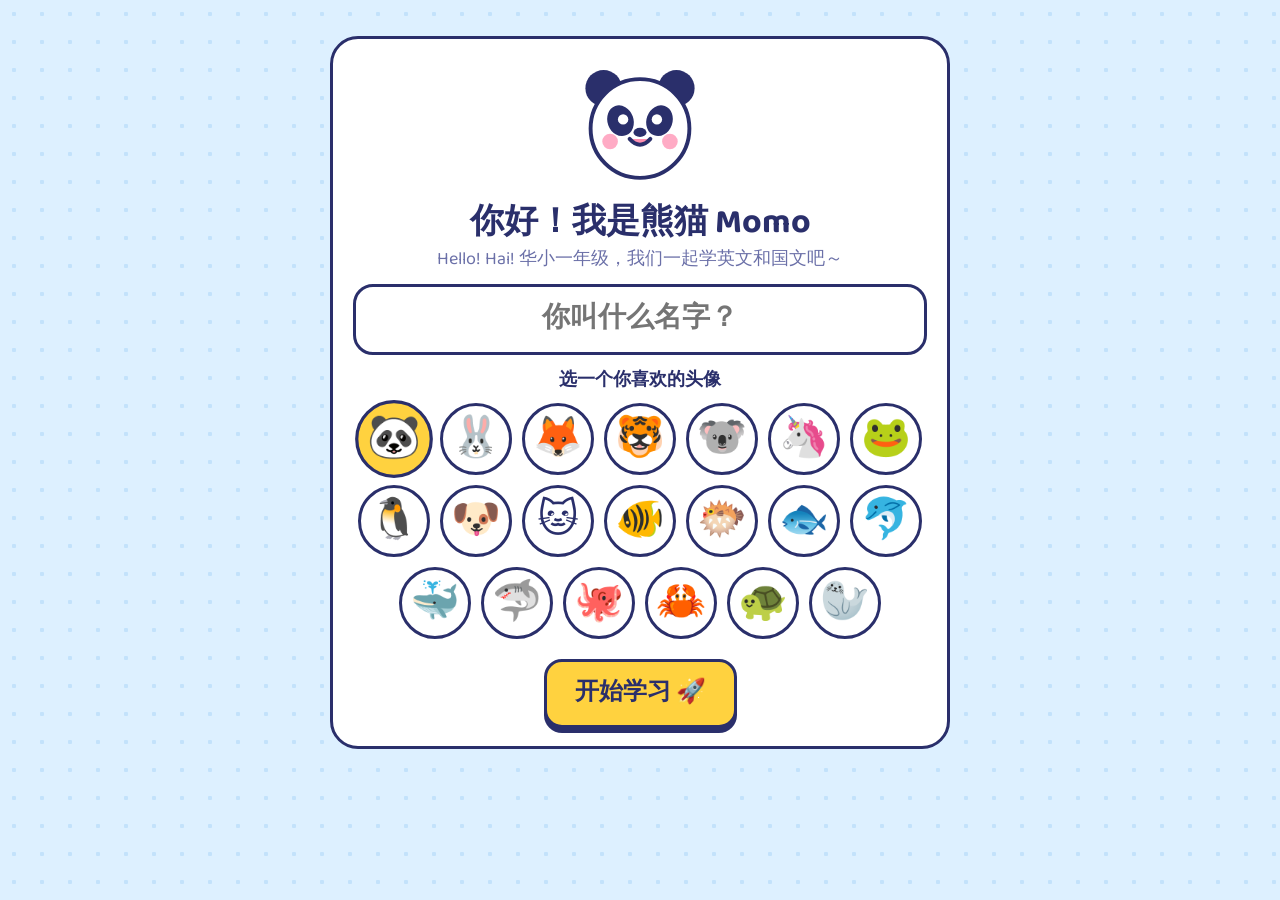
==== index.html @ f0e389bf "Add an anatomy figure for division as equal sharing Co-Authored-By: Claude Opus 5.5 <noreply@anthrop" ====
<!DOCTYPE html>
<html lang="zh">
<head>
<meta charset="utf-8">
<meta name="viewport" content="width=device-width, initial-scale=1, viewport-fit=cover">
<meta name="apple-mobile-web-app-capable" content="yes">
<link rel="manifest" href="manifest.webmanifest">
<link rel="apple-touch-icon" href="icon-192.png">
<link rel="icon" href="icon-192.png">
<meta name="theme-color" content="#5AB8FF">
<title>Momo 学英文·国文</title>
<link rel="preconnect" href="https://fonts.googleapis.com">
<link rel="preconnect" href="https://fonts.gstatic.com" crossorigin>
<link href="https://fonts.googleapis.com/css2?family=Baloo+2:wght@500;700;800&display=swap" rel="stylesheet">
<style>
:root{
  --bg:#DDF0FF; --dot:#C3E2FB; --surface:#FFFFFF; --ink:#2A2F6B; --muted:#6B70A8; --edge:#2A2F6B;
  --sun:#FFD23F; --pink:#FF8FB1; --mint:#6FD6A8; --sky:#5AB8FF; --line:#C9E2F7;
  --good:#2FB36E; --bad:#FF6B6B; --soft:#F2F8FF; --custom:#FFE9A8; --s-en:#9FD3FF; --s-ms:#FFB3C7; --s-math:#FFE07A; --s-sci:#9BE3C0; --s-cn:#FFC29B; --s-world:#A8E6CF; --st-grey:#D9DCE6; --hib:#E3263B; --hib-deep:#9E1028; --hib-vein:#B5122E; --stamen:#FFD23F;
  /* skin shape tokens: border width, button/panel radius, shadows, press motion, page paper, font */
  --bw:3px; --rb:18px; --rp:28px; --shb:0 5px 0 var(--edge); --shpress:0 1px 0 var(--edge); --press:translateY(4px); --shp:none;
  --paper:radial-gradient(var(--dot) 2px, transparent 2.5px) 0 0/28px 28px, var(--bg);
  --font:"Baloo 2","PingFang SC","Hiragino Sans GB","Noto Sans SC","Microsoft YaHei",system-ui,sans-serif;
  color-scheme: light;
  box-sizing:border-box;
  padding-top:env(safe-area-inset-top,0px);
  padding-bottom:env(safe-area-inset-bottom,0px);
}
@media (prefers-color-scheme: dark){
  :root:not([data-theme="light"]){
    --bg:#1B1F45; --dot:#252A5A; --surface:#272C5E; --ink:#F3F4FF; --muted:#AEB3E8; --edge:#8C92E8;
    --line:#3A407A; --soft:#22275A; --st-grey:#3A3F6A; color-scheme:dark;
  }
}
:root[data-theme="dark"]{
  --bg:#1B1F45; --dot:#252A5A; --surface:#272C5E; --ink:#F3F4FF; --muted:#AEB3E8; --edge:#8C92E8;
  --line:#3A407A; --soft:#22275A; --st-grey:#3A3F6A; color-scheme:dark;
}
*,*::before,*::after{box-sizing:border-box}
html{scroll-padding-top:env(safe-area-inset-top,0px);-webkit-text-size-adjust:100%}
body{
  margin:0;min-height:100%;
  background:var(--paper);background-attachment:fixed;
  color:var(--ink);
  font-family:var(--font);
  font-size:18px;line-height:1.45;
  -webkit-tap-highlight-color:transparent;
  user-select:none;-webkit-user-select:none;
}
button,input{font:inherit;color:inherit}
button{touch-action:manipulation}
#app{max-width:980px;margin:0 auto;padding:16px 18px 40px}
h1,h2,h3{margin:0;line-height:1.15}
.zh{color:var(--muted)}
.hide{display:none!important}

/* toy-block buttons: the signature element */
.btn{
  font-weight:700;border:var(--bw) solid var(--edge);border-radius:var(--rb);background:var(--surface);color:var(--ink);
  padding:10px 18px;box-shadow:var(--shb);cursor:pointer;
  transition:transform .08s ease, box-shadow .08s ease;display:inline-flex;align-items:center;gap:8px;justify-content:center;
  min-height:52px;
}
.btn:active{transform:var(--press);box-shadow:var(--shpress)}
.btn:focus-visible,.opt:focus-visible,.topic:focus-visible{outline:4px solid var(--sky);outline-offset:3px}
.btn.sun{background:var(--sun);color:#2A2F6B}
.btn.pink{background:var(--pink);color:#2A2F6B}
.btn.mint{background:var(--mint);color:#2A2F6B}
.btn.sky{background:var(--sky);color:#fff}
.btn.big{font-size:24px;padding:14px 28px;min-height:66px}
.btn.round{border-radius:50%;width:58px;height:58px;padding:0;font-size:26px}
.btn[disabled]{opacity:.45;pointer-events:none}

/* top bar */
.bar{display:flex;align-items:center;gap:10px;margin-bottom:18px;flex-wrap:wrap}
.who{background:none;border:0;cursor:pointer;padding:0;text-align:left;display:flex;align-items:center;gap:10px;margin-right:auto;font-weight:800;font-size:22px}
.ava{width:52px;height:52px;border-radius:50%;background:var(--surface);border:3px solid var(--edge);display:grid;place-items:center;font-size:30px}
.pill{display:inline-flex;align-items:center;gap:6px;background:var(--sun);color:#2A2F6B;border:3px solid var(--edge);border-radius:999px;padding:4px 14px;font-weight:800}
.tabs{display:flex;gap:8px}
.tabs .btn{min-height:48px;padding:6px 14px;white-space:nowrap}
@media (max-width:560px){.tabs{gap:6px;flex-wrap:wrap}.tabs .btn{padding:6px 9px;font-size:15px}.subhead h1{font-size:28px!important}}
.tabs .btn.on{background:var(--sky);color:#fff}

/* panels */
.panel{background:var(--surface);border:var(--bw) solid var(--edge);border-radius:var(--rp);box-shadow:var(--shp);padding:18px 20px;margin-bottom:18px}
.hello{display:flex;align-items:center;gap:16px}
.bubble{position:relative;background:var(--soft);border-radius:22px;padding:12px 18px;font-size:20px;font-weight:700;flex:1}
.bubble small{display:block;font-weight:500;font-size:16px;color:var(--muted)}
.today{display:flex;align-items:center;gap:18px;flex-wrap:wrap}
.ring{position:relative;width:96px;height:96px}
.ring svg{transform:rotate(-90deg)}
.ring b{position:absolute;inset:0;display:grid;place-items:center;font-size:22px}
.seg{display:inline-flex;border:3px solid var(--edge);border-radius:20px;overflow:hidden;background:var(--surface)}
.seg{flex-wrap:wrap}
.seg button{border:0;background:transparent;padding:10px 14px;font-weight:700;cursor:pointer;min-height:52px}
.seg button.on{background:var(--mint);color:#2A2F6B}
.row{display:flex;gap:12px;align-items:center;flex-wrap:wrap}
.spacer{flex:1}

.flower{display:block;width:min(100%,540px);margin:0 auto 14px;overflow:visible}
.petal{cursor:pointer;outline:none}
.petal .pb{transition:transform .15s ease,filter .15s;transform-origin:200px 200px}
.petal:hover .pb,.petal:focus-visible .pb{transform:scale(1.05);filter:brightness(1.08)}
.petal:active .pb{transform:scale(.97)}
.petal:focus-visible .pb path:first-child{stroke:var(--sun);stroke-width:7}
.petal text{pointer-events:none}
@media (prefers-reduced-motion: reduce){.petal .pb{transition:none}.petal:hover .pb,.petal:active .pb{transform:none}}
.subjs{display:grid;grid-template-columns:repeat(auto-fit,minmax(160px,1fr));gap:16px;margin-bottom:18px}
.subj{position:relative;display:flex;flex-direction:column;align-items:center;justify-content:center;gap:2px;min-height:190px;padding:16px 10px;border:var(--bw) solid var(--edge);border-radius:var(--rp);box-shadow:var(--shb);color:#2A2F6B;cursor:pointer;font-family:inherit;transition:transform .08s,box-shadow .08s}
.subj:active{transform:var(--press);box-shadow:var(--shpress)}
.subj .se2{font-size:64px;line-height:1.1}.subj b{font-size:32px;line-height:1.2}.subj .sd{font-size:15px;font-weight:600;opacity:.8}.subj .sp{margin-top:6px;font-size:14px;font-weight:700;background:rgba(255,255,255,.65);border-radius:999px;padding:2px 10px}
.subj .last{position:absolute;top:-12px;right:10px;background:var(--surface);color:var(--ink);border:3px solid var(--edge);border-radius:999px;padding:0 10px;font-size:14px;font-weight:800}
.mstar{display:none}@media (max-width:560px){.mstar{display:inline}}
.abar{display:grid;grid-template-columns:minmax(86px,auto) 1fr auto;align-items:center;gap:10px;margin:6px 0;font-weight:700}
.abar .tr{height:16px;background:var(--soft);border-radius:4px;overflow:hidden}.abar .tr i{display:block;height:100%;border-radius:0 4px 4px 0;min-width:2px}
.abar .v{white-space:nowrap;min-width:64px;text-align:right;font-variant-numeric:tabular-nums;color:var(--ink)}.abar small{display:block;font-weight:500;color:var(--muted);font-size:12px}
.vbars{display:flex;align-items:flex-end;gap:10px;height:150px;padding-top:22px;border-bottom:2px solid var(--line)}
.vbars .vb{flex:1;display:flex;flex-direction:column;align-items:center;justify-content:flex-end;height:100%;position:relative}
.vbars .vb i{display:block;width:70%;max-width:46px;background:var(--sky);border-radius:4px 4px 0 0;min-height:2px}
.vbars .vb b{font-size:13px;color:var(--ink);margin-bottom:2px}.vlabels{display:flex;gap:10px}.vlabels span{flex:1;text-align:center;font-size:13px;color:var(--muted)}
.ins{display:grid;grid-template-columns:repeat(auto-fit,minmax(220px,1fr));gap:12px}
.ins>div{border:3px solid var(--edge);border-radius:18px;padding:12px 14px;background:var(--surface)}.ins h3{margin:0 0 6px;font-size:18px}.ins ul{margin:0;padding-left:18px}.ins li{margin:3px 0}
.kidtabs{display:flex;gap:8px;flex-wrap:wrap}
.admhead{flex-wrap:wrap}.admhead .t{flex:1 1 220px}
@media (max-width:560px){.adm .stats{grid-template-columns:repeat(2,1fr);gap:10px}.adm .stat .n{font-size:26px}.admhead>span{display:none}}
.more h2{font-size:20px}.more .feat{min-height:96px}.more .feat .fe{font-size:32px}
.subhead{color:#2A2F6B}.subhead .se2{font-size:72px;line-height:1}
@media (max-width:560px){.hello .ring{display:none}.subjs{grid-template-columns:repeat(2,1fr)}.subj:last-child:nth-child(odd){grid-column:1/-1}.subj{min-height:150px}.subj .se2{font-size:50px}.subj b{font-size:26px}}
.blks{display:flex;gap:18px;justify-content:center;align-items:flex-end;flex-wrap:wrap;margin:6px 0}.blks span{display:flex;flex-wrap:wrap;gap:4px;max-width:220px;align-items:flex-end}
.blk{display:inline-block;border:2px solid #2A2F6B;border-radius:3px}
.col{margin:6px auto;font-size:40px;font-weight:800;font-variant-numeric:tabular-nums;border-collapse:collapse}.col td{width:34px;text-align:center;padding:0 2px}.col tr.ln td{border-top:4px solid var(--edge)}
.grp{display:inline-block;border:3px dashed var(--line);border-radius:16px;padding:4px 6px;margin:3px}
.wemoji{font-size:120px;line-height:1.1;margin:4px 0}
.wbig{display:flex;justify-content:center;margin:4px 0}
.wbig svg{width:min(260px,70vw);height:auto;border-radius:10px;box-shadow:0 4px 0 var(--edge);border:3px solid var(--edge)}
.wflag{display:block;width:100%;height:auto}.wfo{display:block;width:84px;margin:0 auto 4px}.wfo svg{border-radius:6px;border:2px solid var(--edge)}
#scenedeco{position:fixed;inset:0;pointer-events:none;z-index:0;overflow:hidden}
#scenedeco span{position:absolute;font-size:64px;opacity:.22;animation:floaty 6s ease-in-out infinite}
@keyframes floaty{0%,100%{transform:translateY(0) rotate(-4deg)}50%{transform:translateY(-14px) rotate(4deg)}}
@media (prefers-reduced-motion: reduce){#scenedeco span{animation:none}}
@media (max-width:560px){#scenedeco span{font-size:42px;opacity:.16}.scenepill{display:none}}
#app{position:relative;z-index:1}
html[data-scene] body{background:linear-gradient(var(--scene-tint),var(--scene-tint)),var(--paper);background-attachment:fixed}
html[data-scene="ocean"]{--scene-tint:rgba(40,150,255,.22)}html[data-scene="space"]{--scene-tint:rgba(70,50,170,.26)}html[data-scene="forest"]{--scene-tint:rgba(46,160,80,.2)}
html[data-scene="candy"]{--scene-tint:rgba(255,120,190,.2)}html[data-scene="farm"]{--scene-tint:rgba(230,180,60,.22)}html[data-scene="garden"]{--scene-tint:rgba(255,150,200,.16)}
html[data-scene="city"]{--scene-tint:rgba(120,140,170,.2)}html[data-scene="toys"]{--scene-tint:rgba(255,200,60,.2)}html[data-scene="fruit"]{--scene-tint:rgba(255,110,90,.18)}
.ghead{grid-column:1/-1;margin:6px 0 -4px;font-size:22px}
.grid{display:grid;grid-template-columns:repeat(auto-fill,minmax(170px,1fr));gap:16px}
.topic{
  border:var(--bw) solid var(--edge);border-radius:var(--rp);padding:16px 14px 14px;text-align:left;cursor:pointer;
  box-shadow:var(--shb);color:#2A2F6B;transition:transform .08s, box-shadow .08s;position:relative;
  display:flex;flex-direction:column;align-items:flex-start;
}
.topic>*{max-width:100%}
.topic .foot{margin-top:auto;padding-top:8px;align-self:stretch}
@media (max-width:560px){.grid{grid-template-columns:repeat(2,minmax(0,1fr));gap:10px}.topic{padding:12px 10px 10px}.topic .ic{font-size:40px}.topic h3{font-size:19px}.topic .t2{font-size:14px}}
.topic:active{transform:var(--press);box-shadow:var(--shpress)}
.topic .ic{font-size:52px;line-height:1}
.topic h3{font-size:24px;margin-top:6px}
.topic .t2{font-size:16px;opacity:.8}
.meter{height:12px;border-radius:99px;background:rgba(42,47,107,.15);overflow:hidden;margin-top:8px}
.meter i{display:block;height:100%;background:#2A2F6B;border-radius:99px}
.topic .cnt{font-size:14px;font-weight:700;margin-top:4px}
/* 📖 story painting adventure */
.stmap{display:grid;grid-template-columns:repeat(auto-fill,minmax(180px,1fr));gap:12px;margin-bottom:18px}
.stisle.grey{filter:saturate(.35)}.stisle[disabled]{opacity:.55;cursor:not-allowed}
.stcanvas{display:flex;justify-content:space-around;align-items:flex-end;gap:6px;border:var(--bw) solid var(--edge);border-radius:var(--rp);padding:18px 10px 14px;margin-bottom:12px;min-height:150px;
  background:linear-gradient(var(--st-grey),var(--surface));transition:background .8s}
.stcanvas.lit{background:linear-gradient(var(--sthue),var(--surface))}
.stitem{font-size:clamp(46px,12vw,84px);line-height:1;background:none;border:0;padding:0;filter:grayscale(1) opacity(.5);transition:filter .6s,transform .3s;color:inherit;font-family:inherit}
.stitem.on{filter:none;transform:scale(1.08)}
.stitem.can{cursor:pointer;animation:stwig 1.2s ease-in-out infinite;filter:grayscale(1) opacity(.8)}
@keyframes stwig{0%,100%{transform:rotate(-5deg)}50%{transform:rotate(5deg) translateY(-6px)}}
@media (prefers-reduced-motion: reduce){.stitem.can{animation:none;outline:3px dashed var(--sun);outline-offset:4px;border-radius:12px}}
.sttext{font-size:21px;line-height:1.65}
.bag{display:flex;flex-wrap:wrap;gap:8px;align-items:center}
.stgallery{display:grid;grid-template-columns:repeat(auto-fill,minmax(150px,1fr));gap:8px}
.stmini{border:var(--bw) solid var(--edge);border-radius:18px;font-size:clamp(20px,5vw,30px);text-align:center;padding:10px 4px;white-space:nowrap;overflow:hidden}
.tellpick{display:grid;grid-template-columns:repeat(auto-fill,minmax(110px,1fr));gap:10px}
.tellobj{flex-direction:column;position:relative;padding:10px 6px}
.tellobj .tnum{position:absolute;top:4px;right:8px;font-weight:800;font-size:20px}
/* tidy word-topic page: one group at a time, compact cards */
.ltabs{display:flex;gap:8px;flex-wrap:wrap;justify-content:center;margin:0 0 14px}
.ltabs .btn{font-size:17px;padding:8px 14px;min-height:44px}
.ltabs .btn small{font-size:13px;opacity:.75;margin-left:4px}
.grid.tidy{grid-template-columns:repeat(auto-fill,minmax(150px,1fr));gap:12px}
.grid.tidy .ghead{font-size:18px;margin:8px 0 -2px;opacity:.85}
.grid.tidy .topic{padding:12px 12px 10px}
.grid.tidy .topic .ic{font-size:40px}
.grid.tidy .topic h3{font-size:19px;line-height:1.25;display:-webkit-box;-webkit-line-clamp:2;-webkit-box-orient:vertical;overflow:hidden}
.grid.tidy .topic .t2{font-size:13px;white-space:nowrap;overflow:hidden;text-overflow:ellipsis;width:100%}
.grid.tidy .topic .tag{font-size:11px;margin-top:4px}
.grid.tidy .topic .meter{height:9px;margin-top:4px}
.grid.tidy .topic .cnt{font-size:12px}
@media (max-width:560px){.grid.tidy{grid-template-columns:repeat(3,minmax(0,1fr));gap:8px}.grid.tidy .topic{padding:9px 8px 8px}.grid.tidy .topic .ic{font-size:30px}.grid.tidy .topic h3{font-size:15px;margin-top:4px}.grid.tidy .topic .t2{font-size:11px}.grid.tidy .topic .tag{display:none}.grid.tidy .topic .cnt{font-size:11px}.grid.tidy .ghead{font-size:16px}.ltabs{gap:6px}.ltabs .btn{font-size:15px;padding:6px 10px}}

.figframe{display:block;width:100%;height:520px;border:0;background:transparent}
.modes{display:grid;grid-template-columns:repeat(auto-fit,minmax(200px,1fr));gap:16px}
.mode{display:flex;flex-direction:column;align-items:flex-start;gap:2px;text-align:left;padding:16px 18px;border-radius:24px}
.mode .e{font-size:40px}
.mode b{font-size:22px}
.mode span{font-size:15px;font-weight:500;color:var(--muted)}

/* game */
.gbar{display:flex;align-items:center;gap:12px;margin-bottom:16px}
.gbar .pill{white-space:nowrap;flex:none}
.gbar .btn.round{flex:none}
.gbar .fsico{width:22px;height:22px;display:block}
@media (max-width:700px){.gbar{flex-wrap:wrap;gap:8px;justify-content:flex-end}.gbar>.btn.round:first-child{margin-right:auto}.gbar .dots{order:9;flex:1 1 100%;justify-content:center;gap:5px}.gbar .dots i{width:14px;height:14px;border-width:2.5px}}
.dots{display:flex;gap:6px;flex:1;flex-wrap:wrap}
.dots i{width:16px;height:16px;border-radius:50%;border:3px solid var(--edge);background:var(--surface)}
.dots i.ok{background:var(--good)} .dots i.no{background:var(--sun)} .dots i.now{background:var(--sky)}
.stage{text-align:center}
.prompt{font-size:120px;line-height:1.1;margin:6px 0}
.word{font-size:46px;font-weight:800;letter-spacing:.5px}
.helpzh{font-size:26px;color:var(--muted);font-weight:700}
.opts{display:grid;grid-template-columns:1fr 1fr;gap:16px;max-width:640px;margin:18px auto 0}
.opt{
  background:var(--surface);border:var(--bw) solid var(--edge);border-radius:var(--rp);box-shadow:var(--shb);
  padding:14px;cursor:pointer;min-height:110px;display:grid;place-items:center;font-weight:800;font-size:30px;
  transition:transform .08s, box-shadow .08s;
}
.opt.emo{font-size:72px}
.hz{font-family:"Kaiti SC","STKaiti","KaiTi","PingFang SC","Noto Sans SC",serif;font-weight:700}
.letter{max-width:560px;text-align:left;white-space:pre-line;font-size:20px;line-height:1.6}
.letter h1{text-align:center}
.saybox{margin:10px auto 0;max-width:520px;font-weight:700}
.ptable{width:100%;border-collapse:collapse;font-size:18px}
.ptable th,.ptable td{border:3px solid var(--edge);padding:10px 8px;text-align:center}
.ptable td.stk{height:64px;width:22%}
.mlist{display:flex;flex-wrap:wrap;gap:10px}
@media print{body{background:#fff!important;color:#000}.bar,.noprint,.toast,.rest{display:none!important}.panel{box-shadow:none!important;break-inside:avoid}#app{padding:0}}
.ico{width:1em;height:1em;vertical-align:-0.12em;display:inline-block}
.zpic{display:inline-block;font-size:.4em;font-weight:800;line-height:1.2;max-width:6em;word-break:break-word}
.topic.add{background:var(--surface);border-style:dashed;color:var(--ink)}
.cl-in{width:100%;font-size:20px;border:3px solid var(--edge);border-radius:14px;padding:8px 12px;background:var(--surface);color:var(--ink);font-family:inherit;user-select:text;-webkit-user-select:text}
textarea.cl-in{min-height:220px;line-height:1.5;resize:vertical}
.cl-row{display:flex;align-items:center;gap:10px;flex-wrap:wrap;padding:10px 0;border-bottom:2px dashed var(--line)}
.cl-row:last-child{border-bottom:0}
.cl-bad{background:var(--soft);border:3px dashed var(--bad);border-radius:18px;padding:10px 14px;margin:10px 0}
.opt:active{transform:var(--press);box-shadow:var(--shpress)}
.opt.right{background:var(--good);color:#fff}
.opt.wrong{background:var(--bad);color:#fff;opacity:.6;pointer-events:none}
.shake{animation:shake .4s}
@keyframes shake{20%,60%{transform:translateX(-8px)}40%,80%{transform:translateX(8px)}}
.feedback{margin:18px auto 0;max-width:640px;background:var(--soft);border:3px dashed var(--line);border-radius:24px;padding:12px 16px;display:flex;align-items:center;gap:14px;text-align:left}
.feedback .ft{flex:1;font-size:20px;font-weight:700}
.feedback .ft small{display:block;font-weight:500;color:var(--muted);font-size:17px}

.card{max-width:520px;margin:0 auto;background:var(--surface);border:3px solid var(--edge);border-radius:34px;box-shadow:0 8px 0 var(--edge);padding:24px;cursor:pointer}
.card .other{font-size:20px;color:var(--muted);margin-top:4px}

.slots{display:flex;gap:8px;justify-content:center;flex-wrap:wrap;margin:16px 0}
.slot{width:54px;height:62px;border-radius:14px;border:3px dashed var(--edge);display:grid;place-items:center;font-size:32px;font-weight:800;background:var(--soft);cursor:pointer}
.slot.f{background:var(--sun);border-style:solid;color:#2A2F6B}
.slot.gap{border:0;background:transparent;width:20px;cursor:default}
.tiles{display:flex;gap:10px;justify-content:center;flex-wrap:wrap;max-width:700px;margin:0 auto}
.tile{width:60px;height:64px;font-size:32px;padding:0;border-radius:16px;background:var(--pink);color:#2A2F6B}
.tile.used{visibility:hidden}
.feats{display:grid;grid-template-columns:repeat(3,1fr);gap:12px;margin-bottom:18px}
.feat{flex-direction:column;min-height:118px;border-radius:24px;gap:0}
.feat .fe{font-size:40px;line-height:1.15}.feat b{font-size:19px}.feat .fs{font-size:13px;font-weight:500;color:var(--muted)}
@media (max-width:640px){.feats{grid-template-columns:repeat(2,1fr)}}
.map{display:flex;flex-direction:column;gap:10px}
.region{border-radius:18px;padding:8px 16px;font-weight:800;font-size:20px;color:#2A2F6B;margin:8px 0 2px}
.stn{display:flex;align-items:center;gap:14px}
.node{width:76px;height:76px;border-radius:50%;border:3px solid var(--edge);box-shadow:0 5px 0 var(--edge);font-size:36px;background:var(--surface);cursor:pointer;flex:none}
.stn.done .node{background:var(--sun)}.stn.now .node{background:var(--sky);animation:pulse2 1.2s ease-in-out infinite}.stn.lock .node{background:var(--soft)}
.stn.boss .node{width:92px;height:92px;font-size:46px;border-radius:28px}
@keyframes pulse2{50%{transform:scale(1.1)}}
.sl{display:flex;flex-direction:column;min-width:0}.sl b{font-size:19px}.sl span{font-size:14px;color:var(--muted)}.stn.lock .sl{opacity:.55}
.album{display:grid;grid-template-columns:repeat(auto-fill,minmax(118px,1fr));gap:12px}
.pcard{border:3px solid var(--edge);border-radius:18px;background:linear-gradient(160deg,#FFF6D6,#FFE0EC);color:#2A2F6B;box-shadow:0 5px 0 var(--edge);padding:10px 6px;display:flex;flex-direction:column;align-items:center;gap:1px;cursor:pointer;text-align:center}
.pcard .pe{font-size:46px;line-height:1.15}.pcard b{font-size:17px}.pcard span{font-size:14px}.pcard .zh{color:#6B70A8}
.pcard.off{background:var(--soft);color:var(--muted);cursor:default;box-shadow:none}.pcard.off .pe{filter:grayscale(1) brightness(.3);opacity:.3}
.pcard.trophy{background:linear-gradient(160deg,#FFE07A,#FFB547)}.pcard.trophy.off{background:var(--soft)}
.mission.ok{opacity:.7}
.chip.onc{background:var(--sun);color:#2A2F6B}
.duel{display:grid;grid-template-columns:1fr 1fr;gap:14px;margin-top:12px}
.dside{border:3px solid var(--edge);border-radius:24px;padding:12px;color:#2A2F6B}
.dside.p0{background:#DFF4FF}.dside.p1{background:#FFE6EE}
.dhead{display:flex;align-items:center;gap:8px;font-weight:800;font-size:22px;margin-bottom:10px}
.dsc{margin-left:auto;background:var(--sun);border:3px solid #2A2F6B;border-radius:99px;padding:0 14px;font-size:26px}
.dopts{display:grid;grid-template-columns:1fr 1fr;gap:10px}
.dopts .opt{min-height:84px;font-size:22px;color:var(--ink)}
.opt.locked{opacity:.4}
.dwin,.dno{text-align:center;font-weight:800;font-size:20px;margin-top:8px}
@media (max-width:640px){.duel{grid-template-columns:1fr}}
.rest{position:fixed;inset:0;background:rgba(27,31,69,.7);display:grid;place-items:center;z-index:80;padding:20px}
@media (prefers-reduced-motion: reduce){.stn.now .node{animation:none}}
.momo{position:relative;display:inline-block;flex:none;line-height:1;vertical-align:middle}
.momo svg{display:block}
.acc{position:absolute;line-height:1;pointer-events:none}
.a-hat{font-size:.44em;left:50%;top:-24%;transform:translateX(-50%)}
.a-ear{font-size:.26em;left:70%;top:2%}
.a-face{font-size:.40em;left:50%;top:31%;transform:translateX(-50%)}
.a-hand{font-size:.34em;right:-16%;bottom:-2%}
.momobtn{background:none;border:0;padding:0;cursor:pointer;position:relative;z-index:1;flex:none}
.bob{animation:bob 2.4s ease-in-out infinite}
@keyframes bob{50%{transform:translateY(-8px)}}
.dance{animation:dance .5s ease-in-out infinite}
@keyframes dance{0%,100%{transform:rotate(-8deg)}50%{transform:rotate(8deg) translateY(-6px)}}
.combo{display:inline-block;background:var(--pink);color:#2A2F6B;border-radius:99px;padding:0 10px;font-size:16px;margin:0 6px 2px 0;animation:pulse .5s}
@keyframes pulse{0%{transform:scale(.5)}70%{transform:scale(1.15)}100%{transform:scale(1)}}
.room{position:relative;min-height:330px;display:flex;flex-direction:column;align-items:center;justify-content:center;gap:12px;overflow:hidden}
.deco span{position:absolute;font-size:46px;opacity:.9}
.petsay{flex:none;max-width:440px;text-align:center;position:relative;z-index:1;background:var(--surface)}
.shop{display:grid;grid-template-columns:repeat(auto-fill,minmax(92px,1fr));gap:10px}
.item{border:var(--bw) solid var(--edge);border-radius:var(--rb);background:var(--surface);color:var(--ink);box-shadow:var(--shb);padding:8px 4px;cursor:pointer;display:flex;flex-direction:column;align-items:center;gap:2px;transition:transform .08s,box-shadow .08s}
.item:active{transform:var(--press);box-shadow:var(--shpress)}
.item span{font-size:38px;line-height:1.1}.item small{font-size:13px;font-weight:700}
.item.on{background:var(--mint);color:#2A2F6B}.item.lock span{filter:grayscale(.5);opacity:.75}
.cards{display:grid;grid-template-columns:repeat(4,1fr);gap:12px;max-width:720px;margin:0 auto}
.mcard{aspect-ratio:3/4;border:var(--bw) solid var(--edge);border-radius:var(--rb);box-shadow:var(--shb);background:var(--sky);cursor:pointer;display:grid;place-items:center;padding:6px}
.mcard.up{background:var(--surface);animation:flip .25s ease-out}
.mcard.done{background:var(--mint);animation:none}
@keyframes flip{from{transform:rotateY(90deg)}to{transform:rotateY(0)}}
.mcard .ce{font-size:54px}.mcard .ct{font-size:22px;font-weight:800;color:var(--ink);word-break:break-word;line-height:1.15}.mcard.done .ct{color:#2A2F6B}.mcard .cb{font-size:40px;opacity:.9}
.pond{position:relative;height:440px;max-width:720px;margin:10px auto 0;border-radius:28px;background:linear-gradient(#CFEFFF,#7CC8F5);border:3px solid var(--edge);overflow:hidden}
.bub{position:absolute;bottom:-130px;width:128px;height:128px;border-radius:50%;border:3px solid rgba(255,255,255,.95);background:radial-gradient(circle at 30% 28%,rgba(255,255,255,.98),rgba(255,255,255,.5) 38%,rgba(150,205,255,.45));color:#2A2F6B;font-weight:800;font-size:22px;display:grid;place-items:center;padding:10px;cursor:pointer;animation-name:rise;animation-timing-function:linear;animation-iteration-count:infinite;box-shadow:0 6px 14px rgba(42,47,107,.12);word-break:break-word;line-height:1.1}
@keyframes rise{0%{transform:translate(0,0)}25%{transform:translate(10px,-150px)}50%{transform:translate(-8px,-300px)}75%{transform:translate(8px,-450px)}100%{transform:translate(0,-600px)}}
.bub.popx{visibility:hidden}
@media (max-width:560px){.cards{grid-template-columns:repeat(3,1fr)}.mcard .ce{font-size:40px}.mcard .ct{font-size:17px}.bub{width:96px;height:96px;font-size:17px}.pond{height:400px}}
@media (prefers-reduced-motion: reduce){.bob,.dance,.combo,.mcard.up{animation:none}.bub{animation:none!important;bottom:auto;top:var(--y)}}
.obs{display:inline-block;line-height:1.25;max-width:560px}
.ob{position:relative;display:inline-block;font-size:40px;margin:2px}
.ob i{position:absolute;top:-6px;right:-8px;font-style:normal;font-size:13px;font-weight:800;background:var(--sun);color:#2A2F6B;border:2px solid #2A2F6B;border-radius:99px;min-width:24px;height:24px;line-height:20px;text-align:center}
.ob.x{opacity:.4}.ob.x::after{content:'✕';position:absolute;inset:0;display:grid;place-items:center;color:var(--bad);font-size:44px;font-weight:800}
.eq{display:flex;align-items:center;justify-content:center;gap:10px;flex-wrap:wrap}
.sym{font-size:52px;font-weight:800}
.mq{font-size:42px;font-weight:800;margin:4px 0}
.mview{min-height:70px;margin:8px auto;max-width:760px}
.opts.wide .opt{min-height:170px;font-size:inherit}
.opt .ob{font-size:28px}
.opts.wide .ob{font-size:38px}
.opt small{font-size:16px;display:block;font-weight:700;line-height:1.2}
.opt.emo small{font-size:17px}
.opts.wide .opt span{font-size:56px;line-height:1.1}
.opts.wide .opt small{font-size:22px}
.sitem{display:inline-flex;flex-direction:column;align-items:center;background:var(--surface);border:3px solid var(--edge);border-radius:24px;padding:10px 26px}
.se{font-size:84px;line-height:1.1}
.st{font-size:24px;font-weight:800}
.frame{display:inline-grid;grid-template-columns:repeat(5,58px);gap:6px;background:var(--surface);border:3px solid var(--edge);border-radius:16px;padding:8px}
.frame b{width:58px;height:58px;border-radius:12px;background:var(--soft);display:grid;place-items:center;font-size:30px}
.frame b.on{background:#FFE3EC}
.fn{font-size:22px;font-weight:800;color:var(--muted)}
.nbox{display:inline-grid;place-items:center;min-width:64px;height:64px;padding:0 8px;border:3px solid var(--edge);border-radius:16px;background:var(--surface);font-size:30px;font-weight:800;margin:4px;vertical-align:middle}
.nbox.q{background:var(--sun);color:#2A2F6B}
.nbox.sm{min-width:46px;height:46px;font-size:20px}
.step{font-size:16px;color:var(--good);font-weight:800;vertical-align:middle}
.note{display:inline-grid;place-items:center;width:110px;height:58px;border-radius:10px;border:3px solid #2A2F6B;color:#fff;font-weight:800;font-size:24px;margin:6px;box-shadow:inset 0 0 0 4px rgba(255,255,255,.35)}
.note.n1{background:#3B6FD8}.note.n5{background:#2E9E5B}.note.n10{background:#D9534F}
.coin{display:inline-grid;place-items:center;align-content:center;width:76px;height:76px;border-radius:50%;border:3px solid #2A2F6B;background:radial-gradient(circle at 35% 35%,#fff,#BFC5D2);color:#2A2F6B;font-weight:800;font-size:26px;line-height:1;margin:6px}
.coin small{font-size:13px}
.hintbox{margin:8px 0;font-size:19px;font-weight:700;color:var(--muted)}
@media (max-width:560px){.frame{grid-template-columns:repeat(5,46px)}.frame b{width:46px;height:46px}.ob{font-size:32px}.mq{font-size:34px}}
.vsel{flex:1;min-width:180px;max-width:100%;font-size:16px;font-weight:700;border:3px solid var(--edge);border-radius:14px;padding:10px;background:var(--surface);color:var(--ink);min-height:52px}
.kids{display:grid;grid-template-columns:repeat(auto-fill,minmax(160px,1fr));gap:16px}
.kid{flex-direction:column;min-height:160px;border-radius:26px;text-align:center}
.kid .ke{font-size:52px;line-height:1}
.kid span{font-weight:500}
.slot.wd{width:auto;min-width:76px;padding:0 12px;font-size:26px}
.tile.wd{width:auto;padding:0 18px;font-size:26px;background:var(--mint)}
.tag{white-space:nowrap;display:inline-block;font-size:12px;font-weight:700;background:rgba(255,255,255,.65);color:#2A2F6B;border-radius:99px;padding:1px 9px;margin-top:6px}

/* growth */
.stats{display:grid;grid-template-columns:repeat(auto-fit,minmax(150px,1fr));gap:14px}
.stat{background:var(--soft);border-radius:22px;padding:14px;text-align:center}
.stat .n{font-size:38px;font-weight:800;line-height:1.1}
.stat .l{font-size:15px;color:var(--muted)}
.lvl{display:flex;align-items:center;gap:16px}
.lvl .big{font-size:64px}
.bars2{display:grid;grid-template-columns:auto 1fr;gap:6px 12px;align-items:center}
.bars2 .m2{display:flex;flex-direction:column;gap:4px}
.mrow{display:flex;align-items:center;gap:8px;font-size:14px}
.mrow .meter{flex:1;margin:0;background:var(--soft)}
.mrow .meter i.en{background:var(--sky)} .mrow .meter i.ms{background:var(--mint)}
.stickers{display:grid;grid-template-columns:repeat(auto-fill,minmax(96px,1fr));gap:12px}
.sticker{background:var(--soft);border-radius:20px;padding:10px 6px;text-align:center;font-size:14px}
.sticker .e{font-size:44px;display:block}
.sticker.lock .e{filter:grayscale(1);opacity:.25}
.list{list-style:none;padding:0;margin:0}
.list li{display:flex;gap:10px;align-items:center;padding:8px 0;border-bottom:2px dashed var(--line);font-size:16px}
.list li:last-child{border-bottom:0}
.chips{display:flex;flex-wrap:wrap;gap:10px}
.chip{border:3px solid var(--edge);border-radius:999px;background:var(--surface);padding:6px 14px;cursor:pointer;font-weight:700;min-height:48px}
h2{font-size:26px;margin-bottom:12px}
.chart text{fill:var(--muted);font-size:11px;font-family:inherit}
.chart .b{fill:var(--sky)} .chart .bt{fill:var(--sun)} .chart .gl{stroke:var(--pink);stroke-dasharray:5 5;stroke-width:2}

.setup{text-align:center;max-width:620px;margin:20px auto}
.setup input{width:100%;font-size:28px;font-weight:700;text-align:center;border:3px solid var(--edge);border-radius:20px;padding:12px;background:var(--surface);margin:12px 0;user-select:text;-webkit-user-select:text}
.avas{display:flex;flex-wrap:wrap;gap:10px;justify-content:center;margin:10px 0 20px}
.avas button{font-size:40px;width:72px;height:72px;border-radius:50%;border:3px solid var(--edge);background:var(--surface);cursor:pointer}
.avas button.on{background:var(--sun);transform:scale(1.08)}

.toast{position:fixed;left:50%;bottom:calc(24px + env(safe-area-inset-bottom,0px));transform:translateX(-50%);background:var(--ink);color:var(--bg);padding:12px 22px;border-radius:999px;font-weight:700;z-index:50;max-width:90vw;text-align:center}
.pop{position:fixed;pointer-events:none;font-size:34px;z-index:60;animation:pop 1s ease-out forwards}
@keyframes pop{from{transform:translate(0,0) scale(.6);opacity:1}to{transform:translate(var(--dx),-160px) scale(1.2);opacity:0}}
.wiggle{animation:wig 1.2s ease-in-out infinite}
@keyframes wig{0%,100%{transform:rotate(-4deg)}50%{transform:rotate(4deg)}}
@media (prefers-reduced-motion: reduce){.pop,.wiggle,.shake{animation:none}.pop{display:none}}
@media (max-width:560px){.prompt{font-size:90px}.word{font-size:36px}.opt.emo{font-size:56px}.opt{font-size:24px;min-height:92px}.slot{width:42px;height:52px;font-size:26px}.tile{width:50px;height:56px;font-size:26px}}

/* ---------- 画风皮肤 skins: set on <html data-skin> (whole app) or on a .skin preview card ---------- */
.skin[data-skin="toy"]{
  --bg:#DDF0FF; --dot:#C3E2FB; --surface:#FFFFFF; --ink:#2A2F6B; --muted:#6B70A8; --edge:#2A2F6B;
  --sun:#FFD23F; --pink:#FF8FB1; --mint:#6FD6A8; --sky:#5AB8FF; --line:#C9E2F7; --good:#2FB36E; --bad:#FF6B6B; --soft:#F2F8FF;
  --bw:3px; --rb:18px; --rp:28px; --shb:0 5px 0 var(--edge); --shpress:0 1px 0 var(--edge); --press:translateY(4px); --shp:none;
  --paper:radial-gradient(var(--dot) 2px, transparent 2.5px) 0 0/28px 28px, var(--bg);
}
/* 蜡笔手绘: cream lined paper, wobbly hand-drawn outlines */
:is(:root,.skin)[data-skin="crayon"]{
  --bg:#FFF8E7; --dot:#EFDDB4; --surface:#FFFDF6; --ink:#3B3024; --muted:#8A7A62; --edge:#3B3024;
  --sun:#FFC94D; --pink:#FF9EAA; --mint:#9BDB8F; --sky:#5FA8DC; --line:#EADBB8; --good:#3E9E48; --bad:#E85D4A; --soft:#FFF1D0;
  --bw:2.5px; --rb:24px 8px 22px 10px/10px 22px 8px 24px; --rp:40px 14px 36px 12px/12px 30px 14px 40px;
  --shb:3px 4px 0 var(--edge); --shpress:1px 1px 0 var(--edge); --press:translate(2px,3px); --shp:4px 5px 0 rgba(59,48,36,.16);
  --paper:repeating-linear-gradient(0deg,transparent 0 30px,var(--dot) 30px 32px), linear-gradient(90deg,transparent 46px,#F7B7B7 46px 48px,transparent 48px), var(--bg);
  color-scheme:light;
}
/* 像素游戏: square blocks, hard diagonal shadows, checkerboard */
:is(:root,.skin)[data-skin="pixel"]{
  --bg:#9FE6FF; --dot:#88D6F2; --surface:#FFFFFF; --ink:#1B1B2F; --muted:#4D5578; --edge:#1B1B2F;
  --sun:#FFD000; --pink:#FF6FA5; --mint:#4DE08A; --sky:#3E7BFF; --line:#BFD9E8; --good:#1FA855; --bad:#FF4D4D; --soft:#E8F7FF;
  --bw:4px; --rb:0px; --rp:0px; --shb:5px 5px 0 var(--edge); --shpress:0 0 0 var(--edge); --press:translate(5px,5px); --shp:7px 7px 0 var(--edge);
  --paper:conic-gradient(var(--dot) 25%,transparent 0 50%,var(--dot) 0 75%,transparent 0) 0 0/32px 32px, var(--bg);
  color-scheme:light;
}
/* 水墨: rice paper, ink-wash blots, brush-like edges, kai font */
:is(:root,.skin)[data-skin="ink"]{
  --bg:#F3EDDF; --dot:#E4D9C2; --surface:#FBF7EE; --ink:#1F1F1F; --muted:#6E655A; --edge:#2B2B2B;
  --sun:#E9C46A; --pink:#E8A9A0; --mint:#A7C9AE; --sky:#4F7F99; --line:#DCD2BD; --good:#3E7D5A; --bad:#B83227; --soft:#F1EADB;
  --bw:2px; --rb:14px 26px 12px 24px; --rp:10px; --shb:0 3px 0 var(--edge); --shpress:0 1px 0 var(--edge); --press:translateY(2px); --shp:inset 0 0 28px rgba(80,60,20,.09);
  --paper:url("data:image/svg+xml,%3Csvg xmlns='http://www.w3.org/2000/svg' viewBox='0 0 800 300' preserveAspectRatio='none'%3E%3Cpath d='M0 300V180C70 150 110 80 180 110C240 140 270 40 350 90C420 130 460 165 530 125C600 85 640 30 715 105C755 145 785 135 800 145V300Z' fill='%23000' fill-opacity='.09'/%3E%3Cpath d='M0 300V235C90 205 150 160 235 195C315 228 375 175 455 205C535 235 615 195 695 220C745 236 780 226 800 232V300Z' fill='%23000' fill-opacity='.15'/%3E%3C/svg%3E") 0 100%/100% 40% no-repeat, radial-gradient(circle at 86% 12%,rgba(184,50,39,.22) 0 34px,transparent 35px), radial-gradient(ellipse 60% 40% at 92% 6%,rgba(0,0,0,.08),transparent 70%), radial-gradient(ellipse 50% 35% at 4% 60%,rgba(0,0,0,.06),transparent 70%), radial-gradient(rgba(120,100,60,.08) 1px,transparent 1.5px) 0 0/9px 9px, var(--bg);
  --font:"Kaiti SC","STKaiti","KaiTi","楷体","Baloo 2",serif;
  color-scheme:light;
}
/* 糖果软软: pastel clay, no outlines, soft puffy shadows */
:is(:root,.skin)[data-skin="candy"]{
  --bg:#FFE8F1; --dot:#FFD3E4; --surface:#FFFFFF; --ink:#5B3A6E; --muted:#9C77AF; --edge:#F2B3CC;
  --sun:#FFE27A; --pink:#FFB3CF; --mint:#B5F0D3; --sky:#8CC8FF; --line:#F7D3E2; --good:#2FB47A; --bad:#FF6F87; --soft:#FFF4F8;
  --bw:0px; --rb:26px; --rp:36px;
  --shb:0 8px 16px rgba(214,110,160,.28), inset 0 -5px 0 rgba(0,0,0,.07), inset 0 3px 0 rgba(255,255,255,.85);
  --shpress:0 3px 8px rgba(214,110,160,.25), inset 0 -2px 0 rgba(0,0,0,.07); --press:translateY(3px) scale(.98);
  --shp:0 10px 30px rgba(214,110,160,.18);
  --paper:radial-gradient(circle at 15% 20%,#FFD6EA 0 12%,transparent 30%), radial-gradient(circle at 85% 70%,#D9ECFF 0 14%,transparent 34%), radial-gradient(circle at 60% 10%,#FFF2B8 0 8%,transparent 22%), var(--bg);
  color-scheme:light;
}
/* 星空霓虹: night sky, glowing outlines */
:is(:root,.skin)[data-skin="neon"]{
  --bg:#0B0B2A; --dot:#1E1E50; --surface:#16163F; --ink:#F2F0FF; --muted:#A9A6E0; --edge:#38E1FF;
  --sun:#FFE14D; --pink:#FF5FD2; --mint:#3DFFB0; --sky:#7B5CFF; --line:#2A2A66; --good:#22C98A; --bad:#FF5C7A; --soft:#1F1F52;
  --bw:2px; --rb:16px; --rp:22px;
  --shb:0 0 12px rgba(56,225,255,.55), inset 0 0 8px rgba(56,225,255,.2); --shpress:0 0 22px rgba(255,95,210,.85); --press:scale(.96);
  --shp:0 0 18px rgba(56,225,255,.28);
  --paper:radial-gradient(1.5px 1.5px at 20% 30%,#fff,transparent) 0 0/260px 260px, radial-gradient(1px 1px at 70% 15%,#fff,transparent) 0 0/180px 180px, radial-gradient(1.5px 1.5px at 45% 70%,#C9F6FF,transparent) 0 0/220px 220px, radial-gradient(1px 1px at 85% 85%,#FFD1F3,transparent) 0 0/140px 140px, linear-gradient(#0B0B2A,#2B0F4E);
  color-scheme:dark;
}
/* 立体 isometric: iso grid paper, solid diagonal extrusion */
:is(:root,.skin)[data-skin="iso"]{
  --bg:#EEF2FA; --dot:#D3DCEE; --surface:#FFFFFF; --ink:#26304F; --muted:#66708F; --edge:#26304F;
  --sun:#FFD45C; --pink:#FF9BB8; --mint:#74DDB0; --sky:#5B8CFF; --line:#D6DEEE; --good:#2BAF6A; --bad:#F0625F; --soft:#F3F6FD;
  --bw:2px; --rb:8px; --rp:12px;
  --shb:1px 1px 0 var(--edge),2px 2px 0 var(--edge),3px 3px 0 var(--edge),4px 4px 0 var(--edge),5px 5px 0 var(--edge),6px 6px 0 var(--edge);
  --shpress:1px 1px 0 var(--edge); --press:translate(5px,5px);
  --shp:2px 2px 0 var(--dot),4px 4px 0 var(--dot),6px 6px 0 var(--dot),8px 8px 0 var(--dot),10px 10px 0 var(--dot);
  --paper:repeating-linear-gradient(30deg,transparent 0 27px,var(--dot) 27px 28px), repeating-linear-gradient(150deg,transparent 0 27px,var(--dot) 27px 28px), repeating-linear-gradient(90deg,transparent 0 31.3px,var(--dot) 31.3px 32.3px), var(--bg);
  color-scheme:light;
}
/* 折纸 origami: folded paper, no outlines, crease lines, dog-eared panels */
:is(:root,.skin)[data-skin="origami"]{
  --bg:#F4EFE6; --dot:#E6DED0; --surface:#FFFDF9; --ink:#3A3530; --muted:#857B6E; --edge:#CFC5B4;
  --sun:#FFCF5C; --pink:#FF9DA7; --mint:#8FD5B6; --sky:#5E9AD6; --line:#E8E0D2; --good:#3B9C6E; --bad:#E2675A; --soft:#F7F2EA;
  --bw:0px; --rb:3px; --rp:4px;
  --shb:0 1px 1px rgba(60,40,10,.18), 0 7px 10px -5px rgba(60,40,10,.35); --shpress:0 1px 1px rgba(60,40,10,.2); --press:translateY(2px);
  --shp:0 1px 2px rgba(60,40,10,.12), 0 10px 18px -10px rgba(60,40,10,.3);
  --paper:linear-gradient(135deg,transparent 49.6%,rgba(90,70,40,.07) 50%,transparent 50.4%) 0 0/140px 140px, linear-gradient(45deg,transparent 49.6%,rgba(255,255,255,.7) 50%,transparent 50.4%) 0 0/140px 140px, var(--bg);
  color-scheme:light;
}
[data-skin="origami"] :is(.btn,.topic,.opt,.item,.mcard,.sk-b){background-image:linear-gradient(135deg,rgba(255,255,255,.38) 0 50%,rgba(60,40,10,.07) 50% 100%)!important}
[data-skin="origami"] .panel{background-image:linear-gradient(225deg,var(--bg) 0 18px,#E2D7C4 18px 25px,transparent 25px)}
/* 彩绘玻璃 stained glass: jewel panes in lead came, glass sheen */
:is(:root,.skin)[data-skin="glass"]{
  --bg:#FFF6E0; --dot:#E9DFC8; --surface:#FFFBF0; --ink:#1C1A24; --muted:#5B5470; --edge:#1C1A24;
  --sun:#F5B700; --pink:#E8689A; --mint:#3CC283; --sky:#2F6FDB; --line:#E9DFC8; --good:#1E9E5A; --bad:#D63A3A; --soft:#FFF1D6;
  --bw:4px; --rb:14px; --rp:20px;
  --shb:inset 0 0 0 2px rgba(255,255,255,.35), 0 4px 0 var(--edge); --shpress:inset 0 0 0 2px rgba(255,255,255,.35), 0 1px 0 var(--edge); --press:translateY(3px);
  --shp:inset 0 0 0 3px rgba(255,255,255,.6), inset 0 0 30px rgba(245,183,0,.16);
  --paper:url("data:image/svg+xml,%3Csvg xmlns='http://www.w3.org/2000/svg' width='200' height='200'%3E%3Cg stroke='%231C1A24' stroke-width='4' stroke-linejoin='round' fill-opacity='.38'%3E%3Cpath fill='%23E0457B' d='M0 0H90L60 70L0 50Z'/%3E%3Cpath fill='%23F5B700' d='M90 0H200V60L130 80L60 70Z'/%3E%3Cpath fill='%232F6FDB' d='M0 50L60 70L40 140L0 130Z'/%3E%3Cpath fill='%232BB673' d='M60 70L130 80L150 150L40 140Z'/%3E%3Cpath fill='%238E44AD' d='M130 80L200 60V160L150 150Z'/%3E%3Cpath fill='%23F5B700' d='M0 130L40 140L70 200H0Z'/%3E%3Cpath fill='%23E07A2F' d='M40 140L150 150L130 200H70Z'/%3E%3Cpath fill='%232F6FDB' d='M150 150L200 160V200H130Z'/%3E%3C/g%3E%3C/svg%3E") 0 0/200px 200px, var(--bg);
  color-scheme:light;
}
[data-skin="glass"] :is(.btn,.topic,.opt,.item,.mcard,.sk-b){background-image:linear-gradient(155deg,rgba(255,255,255,.55),rgba(255,255,255,0) 42%,rgba(0,0,0,.12))!important}
[data-skin="glass"] .bar .who>div:not(.ava){background:var(--surface);border:3px solid var(--edge);border-radius:12px;padding:0 10px}
[data-skin="ink"] h1,[data-skin="ink"] h2{color:var(--bad)}
[data-skin="ink"] .topic{filter:saturate(.55) sepia(.12)}
[data-skin="candy"] .btn.sky,[data-skin="candy"] .tabs .btn.on{color:var(--ink)}
[data-skin="neon"] h1,[data-skin="neon"] h2{text-shadow:0 0 10px var(--pink)}
[data-skin="pixel"] .btn,[data-skin="pixel"] h1,[data-skin="pixel"] h2{letter-spacing:.04em}
/* picker cards */
.skins{display:grid;grid-template-columns:repeat(auto-fill,minmax(140px,1fr));gap:14px}
.skin{background:var(--paper);color:var(--ink);font-family:var(--font);border:var(--bw) solid var(--edge);border-radius:var(--rp);box-shadow:var(--shb);padding:12px 10px 10px;cursor:pointer;display:flex;flex-direction:column;align-items:center;gap:8px;transition:transform .08s,box-shadow .08s}
.skin:active{transform:var(--press);box-shadow:var(--shpress)}
.skin.on{outline:4px solid var(--good);outline-offset:3px}
.skin .sk-row{display:flex;align-items:center;gap:8px}
.skin .sk-b{background:var(--sun);color:#2A2F6B;border:var(--bw) solid var(--edge);border-radius:var(--rb);box-shadow:var(--shb);padding:2px 12px;font-weight:800}
.skin b{background:var(--surface);border-radius:999px;padding:2px 12px;font-size:17px}
</style>
</head>
<body>
<main id="app" aria-live="polite"></main>
<script>
/* ---------------- data ---------------- */
const art=w=>(/^[aeiou]/i.test(w)?'an ':'a ');
const MASS=['rice','milk','water','juice'];
const S_THIS={en:w=>'This is '+art(w.en)+w.en+'.',ms:w=>'Ini '+w.ms+'.',zh:w=>'这是'+w.zh+'。'};
const S_MY={en:w=>'This is my '+w.en+'.',ms:w=>'Ini '+w.ms+' saya.',zh:w=>'这是我的'+w.zh+'。'};
/* ---- 小图 ICO: hand-drawn SVG pictures for words without an emoji (viewBox 64×64); use 'e:"@name"' in a word ---- */
const ICO=(()=>{const L='stroke="#2A2F6B" stroke-width="2.5" stroke-linejoin="round" stroke-linecap="round"',N='fill="none"';
const C=(x,y,r,f,x2)=>`<circle cx="${x}" cy="${y}" r="${r}" fill="${f}" ${x2===0?'':L}/>`;
const spikes=(cx,cy,r1,r2,n,f)=>{let p=[];for(let i=0;i<n*2;i++){const a=i*Math.PI/n,r=i%2?r1:r2;p.push((cx+r*Math.cos(a)).toFixed(1)+','+(cy+r*Math.sin(a)).toFixed(1))}return `<polygon points="${p.join(' ')}" fill="${f}" ${L}/>`};
const dots=(pts,r,f)=>pts.map(([x,y])=>`<circle cx="${x}" cy="${y}" r="${r}" fill="${f}"/>`).join('');
const stem=(x,y)=>`<path d="M${x} ${y} q2 -8 8 -10" ${N} stroke="#6B4A2A" stroke-width="3" stroke-linecap="round"/>`;
const leaf=(x,y,rot)=>`<ellipse cx="${x}" cy="${y}" rx="7" ry="3.5" fill="#6FD6A8" ${L} transform="rotate(${rot||-30} ${x} ${y})"/>`;
const person=(cap,shirt)=>`${C(32,18,8,'#FFD9B8')}<path d="M18 58 v-14 q0 -12 14 -12 q14 0 14 12 v14 z" fill="${shirt}" ${L}/>${cap}`;
const cal=(i,ch)=>`<rect x="8" y="12" width="48" height="44" rx="6" fill="#fff" ${L}/><rect x="8" y="12" width="48" height="13" rx="6" fill="#FF6B6B" ${L}/>`+
  Array.from({length:7},(_,k)=>`<rect x="${11+k*6.3}" y="47" width="5" height="5" rx="1" fill="${k===i?'#FFD23F':'#C9E2F7'}"/>`).join('')+
  `<text x="32" y="44" text-anchor="middle" font-size="18" font-weight="800" fill="#2A2F6B" font-family="sans-serif">${ch}</text><line x1="20" y1="8" x2="20" y2="16" ${L}/><line x1="44" y1="8" x2="44" y2="16" ${L}/>`;
const I={};
'一二三四五六日'.split('').forEach((ch,i)=>I['cal'+(i+1)]=cal(i,ch));
// fruit
I.durian=spikes(32,34,20,25,18,'#9BBF3B')+stem(30,10);
I.rambutan=Array.from({length:22},(_,k)=>{const a=k*Math.PI/11;return `<line x1="${32+15*Math.cos(a)}" y1="${34+15*Math.sin(a)}" x2="${32+24*Math.cos(a)}" y2="${34+24*Math.sin(a)}" stroke="${k%2?'#4CAF50':'#E53935'}" stroke-width="3" stroke-linecap="round"/>`}).join('')+C(32,34,16,'#E53935');
I.lychee=C(32,35,20,'#D32F45')+dots([[24,28],[32,24],[40,28],[22,38],[30,34],[38,36],[44,40],[28,44],[36,46]],2.2,'#A31530')+stem(32,15);
I.longan=C(22,40,11,'#C49A5A')+C(42,40,11,'#C49A5A')+C(32,26,11,'#C49A5A')+`<path d="M32 15 v-8" stroke="#6B4A2A" stroke-width="3"/>`;
I.langsat=C(20,44,10,'#F3E08A')+C(40,44,10,'#F3E08A')+C(30,30,10,'#F3E08A')+C(46,26,9,'#F3E08A')+`<path d="M30 20 q6 -12 18 -10" ${N} stroke="#6B4A2A" stroke-width="3"/>`;
I.duku=C(24,38,15,'#E8C866')+C(44,34,12,'#E8C866')+dots([[20,34],[42,30]],3,'#fff8');
I.annona=C(32,34,21,'#9CCC65')+[[24,26],[34,22],[42,30],[22,38],[32,34],[42,42],[28,46],[38,50]].map(([x,y])=>`<path d="M${x-4} ${y} q4 -5 8 0" ${N} stroke="#5E8C2E" stroke-width="2"/>`).join('')+stem(32,13);
I.soursop=`<ellipse cx="32" cy="36" rx="16" ry="23" fill="#7CB342" ${L} transform="rotate(-20 32 36)"/>`+dots([[26,24],[36,26],[24,36],[34,36],[42,40],[28,48],[38,50]],2,'#33691E')+stem(38,13);
I.sapodilla=`<ellipse cx="32" cy="36" rx="20" ry="17" fill="#8D6E4E" ${L}/><ellipse cx="26" cy="30" rx="6" ry="3" fill="#B08D6B"/>`+stem(32,19);
I.guava=C(26,36,19,'#9CCC65')+`<circle cx="44" cy="40" r="14" fill="#F48FB1" ${L}/>`+dots([[40,38],[46,36],[44,44],[48,42]],1.8,'#FFF3D6')+stem(24,17);
I.papaya=`<ellipse cx="32" cy="34" rx="16" ry="25" fill="#FFA726" ${L}/><ellipse cx="32" cy="36" rx="9" ry="17" fill="#FF7043"/>`+dots([[30,26],[34,30],[30,34],[34,38],[30,42],[34,46]],2.2,'#2A2F6B');
I.jambuair=`<path d="M20 22 q12 -10 24 0 q10 26 -4 34 q-8 4 -16 0 q-14 -8 -4 -34z" fill="#E53950" ${L}/><path d="M28 30 q2 10 0 18" ${N} stroke="#FF8A9A" stroke-width="3"/>`+stem(32,15);
I.plum=C(32,36,19,'#7B3F8C')+`<ellipse cx="25" cy="30" rx="5" ry="3" fill="#B07BC0"/>`+stem(32,17)+leaf(42,12);
I.jackfruit=`<ellipse cx="32" cy="34" rx="18" ry="26" fill="#C0CA33" ${L} transform="rotate(15 32 34)"/>`+Array.from({length:14},(_,k)=>[22+(k%4)*7,16+Math.floor(k/4)*9]).map(([x,y])=>`<circle cx="${x}" cy="${y}" r="1.8" fill="#827717"/>`).join('');
I.starfruit=spikes(32,32,11,26,5,'#F9D648')+C(32,32,4,'#FFF3B0',0);
I.pomelo=C(30,36,22,'#C5E1A5')+`<path d="M44 44 l14 4 a14 14 0 0 1 -12 10 z" fill="#F48FB1" ${L}/>`+leaf(36,12);
I.mangosteen=C(32,38,19,'#5E2A5A')+spikes(32,20,4,10,5,'#6FAE4A')+`<ellipse cx="25" cy="34" rx="5" ry="3" fill="#8E5A8A"/>`;
// music
I.recorder=`<rect x="28" y="6" width="9" height="52" rx="4" fill="#E0B97A" ${L} transform="rotate(30 32 32)"/>`+[[37,16],[34,22],[31,28],[28,34],[25,40]].map(([x,y])=>`<circle cx="${x}" cy="${y}" r="1.8" fill="#2A2F6B"/>`).join('');
I.harmonica=`<rect x="6" y="22" width="52" height="20" rx="3" fill="#B0BEC5" ${L}/><rect x="6" y="28" width="52" height="8" fill="#5C8DD6"/>`+Array.from({length:8},(_,k)=>`<rect x="${9+k*6}" y="30" width="3" height="4" fill="#2A2F6B"/>`).join('');
I.clarinet=`<g transform="rotate(30 32 32)"><rect x="29" y="4" width="7" height="44" rx="2" fill="#333" ${L}/><path d="M27 48 h11 l4 10 h-19z" fill="#333" ${L}/>`+[12,20,28,36].map(y=>`<rect x="27" y="${y}" width="11" height="2" fill="#CFD8DC"/>`).join('')+`</g>`;
I.tambourine=`<circle cx="32" cy="32" r="22" fill="#F5E6C8" ${L}/><circle cx="32" cy="32" r="16" fill="#FFF8E7"/>`+Array.from({length:6},(_,k)=>{const a=k*Math.PI/3;return `<ellipse cx="${32+22*Math.cos(a)}" cy="${32+22*Math.sin(a)}" rx="4" ry="2.5" fill="#CFD8DC" ${L}/>`}).join('');
I.cello=`<path d="M32 4 v14" stroke="#5D4037" stroke-width="4"/><path d="M32 18 q-14 0 -12 12 q-6 6 -2 14 q4 10 14 10 q10 0 14 -10 q4 -8 -2 -14 q2 -12 -12 -12z" fill="#B5651D" ${L}/><path d="M29 22 v28 M35 22 v28" stroke="#FFE082" stroke-width="1"/><path d="M32 54 v8" stroke="#2A2F6B" stroke-width="2"/><path d="M27 36 q-2 2 0 4 M37 36 q2 2 0 4" ${N} stroke="#2A2F6B" stroke-width="2"/>`;
I.triangle=`<path d="M32 10 L54 50 L12 50 L28 18" ${N} stroke="#90A4AE" stroke-width="5" stroke-linecap="round" stroke-linejoin="round"/><line x1="44" y1="20" x2="58" y2="34" stroke="#5D4037" stroke-width="3" stroke-linecap="round"/><path d="M32 4 v6" stroke="#2A2F6B" stroke-width="2"/>`;
// sports + gear
I.takrawball=C(32,32,22,'#E6B84A')+[0,60,120].map(r=>`<ellipse cx="32" cy="32" rx="22" ry="9" ${N} stroke="#8D6E2A" stroke-width="2.5" transform="rotate(${r} 32 32)"/>`).join('');
I.sepaktakraw=`<line x1="4" y1="52" x2="60" y2="52" stroke="#2A2F6B" stroke-width="2.5"/><rect x="8" y="34" width="48" height="10" fill="#fff" ${L}/><path d="M14 34 v10 M22 34 v10 M30 34 v10 M38 34 v10 M46 34 v10" stroke="#90A4AE" stroke-width="1.5"/><line x1="8" y1="34" x2="8" y2="52" ${L}/><line x1="56" y1="34" x2="56" y2="52" ${L}/>`+C(32,16,10,'#E6B84A')+`<ellipse cx="32" cy="16" rx="10" ry="4" ${N} stroke="#8D6E2A" stroke-width="2"/>`;
I.netball=`<line x1="20" y1="60" x2="20" y2="10" stroke="#78909C" stroke-width="4"/><line x1="20" y1="14" x2="30" y2="14" stroke="#78909C" stroke-width="3"/><ellipse cx="38" cy="15" rx="9" ry="3" ${N} stroke="#E53935" stroke-width="3"/><path d="M30 16 l3 10 h10 l3 -10" ${N} stroke="#fff" stroke-width="1.5"/>`+C(44,42,9,'#FFCA28');
I.shotput=C(36,36,16,'#78909C')+`<ellipse cx="30" cy="30" rx="5" ry="3" fill="#B0BEC5"/><path d="M8 20 q6 -4 12 -2 M6 30 q6 -3 10 -1 M8 40 q5 -2 8 0" ${N} stroke="#2A2F6B" stroke-width="2.5" stroke-linecap="round"/>`;
I.cone=`<path d="M32 8 L46 52 H18 Z" fill="#FF7043" ${L}/><path d="M27 24 h10 l2 7 h-14z M23 37 h18 l2 7 h-22z" fill="#fff"/><rect x="10" y="52" width="44" height="6" rx="2" fill="#FF7043" ${L}/>`;
I.pingtable=`<path d="M6 30 L18 18 H58 L46 30 Z" fill="#2E7D32" ${L}/><path d="M32 18 L20 30" stroke="#fff" stroke-width="1.5"/><path d="M12 24 H52 v-6" ${N} stroke="#ECEFF1" stroke-width="2"/><path d="M12 30 v20 M42 30 v20 M54 22 v22" ${L}/>`;
I.bench=`<rect x="6" y="26" width="52" height="8" rx="2" fill="#C68B4E" ${L}/><path d="M12 34 v16 M52 34 v16 M10 50 h6 M48 50 h6" ${L}/>`;
I.scoreboard=`<rect x="8" y="8" width="48" height="32" rx="3" fill="#fff" ${L}/><rect x="13" y="14" width="14" height="20" fill="#5AB8FF"/><rect x="37" y="14" width="14" height="20" fill="#FF8FB1"/><text x="20" y="30" text-anchor="middle" font-size="14" font-weight="800" fill="#fff" font-family="sans-serif">2</text><text x="44" y="30" text-anchor="middle" font-size="14" font-weight="800" fill="#fff" font-family="sans-serif">1</text><path d="M16 40 l-4 18 M48 40 l4 18" ${L}/>`;
I.badmintonnet=`<rect x="8" y="18" width="48" height="18" fill="#C8E6C9" ${L}/>`+Array.from({length:7},(_,k)=>`<line x1="${14+k*6}" y1="18" x2="${14+k*6}" y2="36" stroke="#2E7D32" stroke-width="1"/>`).join('')+`<line x1="8" y1="27" x2="56" y2="27" stroke="#2E7D32" stroke-width="1"/><rect x="8" y="16" width="48" height="4" fill="#fff" ${L}/><path d="M8 16 v42 M56 16 v42" ${L}/>`;
I.highjumpmat=`<path d="M6 34 L18 24 H58 L46 34 Z" fill="#64B5F6" ${L}/><rect x="6" y="34" width="40" height="16" fill="#1E88E5" ${L}/><path d="M46 34 L58 24 V40 L46 50 Z" fill="#1565C0" ${L}/><path d="M12 40 h28 M12 45 h28" stroke="#fff" stroke-width="2"/>`;
I.skippingrope=`<path d="M14 18 q-6 34 18 36 q24 -2 18 -36" ${N} stroke="#7E57C2" stroke-width="3"/><rect x="9" y="6" width="9" height="14" rx="3" fill="#FFCA28" ${L}/><rect x="46" y="6" width="9" height="14" rx="3" fill="#FFCA28" ${L}/>`;
I.rattanhoop=`<circle cx="32" cy="32" r="22" ${N} stroke="#A1887F" stroke-width="7"/><circle cx="32" cy="32" r="22" ${N} stroke="#6D4C41" stroke-width="2" stroke-dasharray="3 5"/>`;
I.bunting=`<path d="M4 12 q28 16 56 0" ${N} stroke="#2A2F6B" stroke-width="2"/>`+[[10,16,'#FF6B6B'],[22,21,'#FFD23F'],[34,22,'#6FD6A8'],[46,19,'#5AB8FF'],[56,14,'#FF8FB1']].map(([x,y,f])=>`<path d="M${x-5} ${y-2} L${x+5} ${y} L${x} ${y+16} Z" fill="${f}" ${L}/>`).join('');
I.rubberball=C(32,34,20,'#FFEB3B')+`<ellipse cx="25" cy="27" rx="6" ry="4" fill="#FFF9C4"/>`;
// hotel
I.trolley=`<path d="M12 50 V20 q0 -14 20 -14 q20 0 20 14 V50" ${N} stroke="#D4A017" stroke-width="4"/><rect x="8" y="48" width="48" height="6" rx="2" fill="#D4A017" ${L}/><rect x="18" y="28" width="16" height="20" rx="3" fill="#7E57C2" ${L}/><rect x="34" y="34" width="12" height="14" rx="2" fill="#FF8FB1" ${L}/>${C(14,58,4,'#2A2F6B')}${C(50,58,4,'#2A2F6B')}`;
I.porter=person(`<path d="M22 14 h20 v-4 q-10 -6 -20 0z" fill="#C62828" ${L}/><rect x="20" y="13" width="24" height="3" fill="#2A2F6B"/>`,'#C62828')+`<path d="M28 34 v24 M36 34 v24" stroke="#FFD23F" stroke-width="2"/>`;
I.magazine=`<rect x="12" y="6" width="40" height="52" rx="3" fill="#fff" ${L}/><rect x="12" y="6" width="40" height="12" fill="#FF6B6B"/><text x="32" y="16" text-anchor="middle" font-size="9" font-weight="800" fill="#fff" font-family="sans-serif">NEWS</text><rect x="18" y="22" width="28" height="18" fill="#90CAF9"/><circle cx="26" cy="28" r="3" fill="#FFD23F"/><path d="M18 46 h28 M18 51 h20" stroke="#90A4AE" stroke-width="2.5"/>`;
I.guest=`<g transform="translate(-8 0)">${person(`<path d="M24 12 q8 -8 16 0" fill="#5D4037"/>`,'#5AB8FF')}</g><rect x="42" y="36" width="16" height="20" rx="3" fill="#7E57C2" ${L}/><path d="M46 36 v-5 h8 v5" ${N} ${L}/>`;
I.liftbutton=`<rect x="16" y="6" width="32" height="52" rx="5" fill="#CFD8DC" ${L}/>${C(32,22,9,'#fff')}${C(32,44,9,'#fff')}<path d="M27 25 l5 -6 l5 6z M27 41 l5 6 l5 -6z" fill="#2A2F6B"/>`;
// values
I.seesaw=`<path d="M6 30 L58 30" stroke="#8D6E63" stroke-width="5" stroke-linecap="round"/><path d="M26 54 L32 32 L38 54Z" fill="#FFD23F" ${L}/><rect x="8" y="18" width="12" height="12" fill="#5AB8FF" ${L}/><rect x="44" y="18" width="12" height="12" fill="#5AB8FF" ${L}/>`;
// habitats + animals
I.pond=`<ellipse cx="32" cy="42" rx="28" ry="14" fill="#64B5F6" ${L}/><ellipse cx="24" cy="42" rx="8" ry="4" fill="#66BB6A" ${L}/><path d="M50 40 v-24 M54 42 v-18 M46 40 v-14" stroke="#558B2F" stroke-width="3"/><ellipse cx="50" cy="16" rx="2.5" ry="5" fill="#6D4C41"/>`;
I.burrow=`<rect x="4" y="14" width="56" height="46" fill="#A1887F" ${L}/><path d="M4 14 h56" stroke="#66BB6A" stroke-width="5"/><path d="M14 14 q4 14 16 16 q16 2 18 18" ${N} stroke="#5D4037" stroke-width="7" stroke-linecap="round"/><ellipse cx="46" cy="48" rx="9" ry="6" fill="#5D4037"/>`;
I.grassland=`<rect x="2" y="36" width="60" height="24" fill="#AED581"/><path d="M2 36 q15 -10 30 0 q15 -10 30 0" fill="#C5E1A5" ${L}/>`+[8,16,24,36,44,52].map(x=>`<path d="M${x} 52 l2 -8 l2 8 l2 -6" ${N} stroke="#558B2F" stroke-width="2"/>`).join('')+C(50,14,7,'#FFD23F',0);
I.jungle=[[14,30,'#2E7D32'],[32,22,'#388E3C'],[50,30,'#1B5E20'],[24,40,'#43A047'],[42,42,'#2E7D32']].map(([x,y,f])=>`<rect x="${x-2}" y="${y+8}" width="4" height="${56-y}" fill="#6D4C41"/><circle cx="${x}" cy="${y}" r="12" fill="${f}" ${L}/>`).join('');
I.farm=`<path d="M10 58 V28 L32 10 L54 28 V58Z" fill="#E53935" ${L}/><rect x="24" y="36" width="16" height="22" fill="#fff" ${L}/><path d="M24 36 L40 58 M40 36 L24 58" stroke="#E53935" stroke-width="2"/><circle cx="32" cy="26" r="4" fill="#fff" ${L}/>`;
I.tortoise=`<path d="M10 42 q2 -24 22 -24 q20 0 22 24z" fill="#8D6E3F" ${L}/><path d="M22 24 l6 8 h8 l6 -8 M28 32 v10 M36 32 v10" ${N} stroke="#5D4037" stroke-width="2"/>${C(56,40,6,'#A5D6A7')}<path d="M14 42 v8 M24 42 v8 M40 42 v8 M50 42 v8" stroke="#A5D6A7" stroke-width="5" stroke-linecap="round"/>`;
I.tadpole=`<rect x="0" y="0" width="64" height="64" rx="12" fill="#BBDEFB"/><ellipse cx="22" cy="32" rx="11" ry="9" fill="#37474F" ${L}/><path d="M32 32 q10 -8 16 0 t14 0" ${N} stroke="#37474F" stroke-width="4" stroke-linecap="round"/><circle cx="18" cy="29" r="2" fill="#fff"/>`;
I.mussel=`<path d="M10 46 q-4 -30 26 -34 q24 -2 20 20 q-4 22 -46 14z" fill="#283593" ${L}/><path d="M16 42 q14 -24 34 -18 M20 46 q14 -16 32 -12" ${N} stroke="#7986CB" stroke-width="2"/>`;
// urban
I.led=`<rect x="6" y="6" width="52" height="34" rx="3" fill="#263238" ${L}/><rect x="10" y="10" width="20" height="26" fill="#FF8FB1"/><rect x="32" y="10" width="22" height="12" fill="#5AB8FF"/><rect x="32" y="24" width="22" height="12" fill="#FFD23F"/><path d="M32 40 v20" stroke="#78909C" stroke-width="4"/>`;
I.footbridge=`<rect x="14" y="16" width="36" height="8" fill="#26A69A" ${L}/><path d="M14 16 h36" stroke="#004D40" stroke-width="2"/><path d="M14 24 l-10 32 M50 24 l10 32" stroke="#26A69A" stroke-width="5"/><path d="M8 40 h4 M6 48 h4 M52 40 h4 M54 48 h4" stroke="#2A2F6B" stroke-width="2"/><path d="M22 24 v32 M42 24 v32" stroke="#78909C" stroke-width="3"/><path d="M2 58 h60" stroke="#2A2F6B" stroke-width="2"/>`;
I.billboard=`<rect x="6" y="8" width="52" height="30" rx="2" fill="#FFF3E0" ${L}/><rect x="10" y="12" width="20" height="22" fill="#FF7043"/><path d="M34 16 h20 M34 22 h16 M34 28 h18" stroke="#5C6BC0" stroke-width="3"/><path d="M20 38 v20 M44 38 v20" stroke="#78909C" stroke-width="4"/>`;
I.kltower=`<path d="M30 60 L32 6 L34 60Z" fill="#B0BEC5" ${L}/><ellipse cx="32" cy="22" rx="10" ry="6" fill="#90CAF9" ${L}/><path d="M32 2 v6" stroke="#2A2F6B" stroke-width="2"/><path d="M22 60 h20" stroke="#2A2F6B" stroke-width="3"/>`;
I.zebracross=`<rect x="2" y="10" width="60" height="44" fill="#455A64"/>`+[8,18,28,38,48].map(x=>`<rect x="${x}" y="14" width="7" height="36" fill="#fff"/>`).join('');
I.streetlight=`<path d="M18 60 V14 q0 -8 10 -8 h14" ${N} stroke="#607D8B" stroke-width="4"/><path d="M38 6 h12 l-4 8 h-6z" fill="#FFD23F" ${L}/><path d="M44 18 l-4 8 M48 18 l4 8" stroke="#FFD23F" stroke-width="2"/><path d="M10 60 h16" stroke="#2A2F6B" stroke-width="3"/>`;
// materials
I.pillow=`<path d="M8 20 q24 -8 48 0 q4 12 0 24 q-24 8 -48 0 q-4 -12 0 -24z" fill="#F8BBD0" ${L}/>`+[[22,28],[34,34],[44,26]].map(([x,y])=>`<circle cx="${x}" cy="${y}" r="3" fill="#FFD23F"/>`).join('');
I.towel=`<path d="M14 8 h36 v40 l-6 8 h-24 l-6 -8z" fill="#64B5F6" ${L}/><path d="M14 40 h36 M14 44 h36" stroke="#fff" stroke-width="2"/><rect x="10" y="6" width="44" height="6" rx="3" fill="#90A4AE" ${L}/>`;
I.kettle=`<path d="M12 54 h40 q4 -28 -20 -30 q-24 2 -20 30z" fill="#CFD8DC" ${L}/><path d="M14 40 l-10 -10" stroke="#90A4AE" stroke-width="5" stroke-linecap="round"/><path d="M20 24 q12 -16 24 0" ${N} stroke="#2A2F6B" stroke-width="3"/><circle cx="32" cy="22" r="3" fill="#2A2F6B"/><path d="M6 20 q-3 -5 0 -10 M11 18 q-3 -5 0 -10" ${N} stroke="#90A4AE" stroke-width="2"/>`;
I.toaster=`<rect x="8" y="26" width="48" height="30" rx="8" fill="#B0BEC5" ${L}/><path d="M18 26 v-12 q0 -4 6 -4 q6 0 6 4 v12 M34 26 v-12 q0 -4 6 -4 q6 0 6 4 v12" fill="#F4C27A" ${L}/><rect x="50" y="34" width="8" height="4" rx="2" fill="#2A2F6B"/>`;
// idioms (concrete ones)
I.scribble=`<rect x="12" y="6" width="40" height="52" rx="3" fill="#fff" ${L}/><path d="M16 16 q4 -4 8 2 t8 -2 t8 4 t6 -2 M16 28 q6 6 10 -2 t10 4 t10 -4 M16 40 q4 -6 8 2 t10 -4 t10 6" ${N} stroke="#E53935" stroke-width="2.5"/>`;
I.walkway=`<path d="M4 18 L32 6 L60 18Z" fill="#E57373" ${L}/><path d="M10 18 v34 M54 18 v34" stroke="#78909C" stroke-width="4"/><path d="M22 60 L28 22 H36 L42 60Z" fill="#B0BEC5" ${L}/>`;
I.noread=`<path d="M6 46 V16 q13 -6 26 2 q13 -8 26 -2 V46 q-13 -6 -26 2 q-13 -8 -26 -2z" fill="#fff" ${L}/><path d="M32 18 V48" stroke="#2A2F6B" stroke-width="2"/><text x="19" y="38" text-anchor="middle" font-size="18" font-weight="800" fill="#E53935" font-family="sans-serif">?</text><text x="45" y="38" text-anchor="middle" font-size="18" font-weight="800" fill="#E53935" font-family="sans-serif">?</text>`;
I.thief=`${C(32,30,20,'#FFD9B8')}<rect x="12" y="22" width="40" height="10" rx="5" fill="#2A2F6B"/><circle cx="24" cy="27" r="3" fill="#fff"/><circle cx="40" cy="27" r="3" fill="#fff"/><path d="M26 42 q6 -3 12 0" ${N} stroke="#2A2F6B" stroke-width="2.5"/><path d="M48 50 h12 v10 h-12z" fill="#8D6E63" ${L}/>`;
return I})();
/* more 小图 for dictionary pages: taste of food, longhouse, uniformed bodies, police and fire stations */
(()=>{const L='stroke="#2A2F6B" stroke-width="2.5" stroke-linejoin="round" stroke-linecap="round"',N='fill="none"';
const C=(x,y,r,f)=>`<circle cx="${x}" cy="${y}" r="${r}" fill="${f}" ${L}/>`;
const T=(x,y,t,sz,f)=>`<text x="${x}" y="${y}" text-anchor="middle" font-size="${sz}" font-weight="800" fill="${f||'#2A2F6B'}" font-family="sans-serif">${t}</text>`;
const head=(cx,cy,hat)=>`<circle cx="${cx}" cy="${cy}" r="8" fill="#FFD9B8" ${L}/>${hat||''}`;
const body=(col,belt)=>`<path d="M18 60 v-14 q0 -12 14 -12 q14 0 14 12 v14 z" fill="${col}" ${L}/>${belt?`<rect x="18" y="50" width="28" height="3" fill="${belt}"/>`:''}`;
const I={};
// taste of food
I.sugar=`<rect x="14" y="16" width="36" height="42" rx="4" fill="#5AB8FF" ${L}/><rect x="18" y="22" width="28" height="12" fill="#FFD23F"/>${T(32,32,'GULA',9,'#C62828')}<path d="M20 40 h24 M20 46 h18" stroke="#fff" stroke-width="2"/><path d="M48 54 l10 4 q2 -6 -6 -6z" fill="#fff" ${L}/>`;
I.soysauce=`<path d="M26 6 h12 v10 l6 8 v32 q0 4 -4 4 h-16 q-4 0 -4 -4 v-32 l6 -8z" fill="#5D3A1A" ${L}/><rect x="24" y="30" width="16" height="14" fill="#FFD23F"/>${T(32,40,'KICAP',5,'#C62828')}<rect x="27" y="3" width="10" height="5" fill="#E53935" ${L}/>`;
I.saltegg=`<ellipse cx="22" cy="34" rx="13" ry="17" fill="#fff" ${L}/><circle cx="22" cy="36" r="7" fill="#FF8F00"/><ellipse cx="44" cy="34" rx="13" ry="17" fill="#fff" ${L}/><circle cx="44" cy="36" r="7" fill="#FF8F00"/>`;
I.saltfish=`<path d="M6 32 q18 -16 40 -4 l12 -10 v28 l-12 -10 q-22 12 -40 -4z" fill="#C9B79C" ${L}/><circle cx="16" cy="30" r="2.5" fill="#2A2F6B"/><path d="M24 26 l4 6 l-4 6 M32 25 l4 7 l-4 7" ${N} stroke="#8D7B60" stroke-width="2"/>`;
I.vinegar=`<path d="M26 4 h12 v12 l6 6 v34 q0 4 -4 4 h-16 q-4 0 -4 -4 v-34 l6 -6z" fill="#E8F5E9" ${L}/><rect x="24" y="30" width="16" height="16" fill="#66BB6A"/>${T(32,41,'CUKA',6,'#fff')}<rect x="26" y="2" width="12" height="5" fill="#2E7D32" ${L}/>`;
I.tamarind=`<path d="M10 40 q4 -12 12 -8 q6 -10 14 -4 q8 -8 14 0 q8 -2 6 10 q-2 6 -8 4 q-6 8 -14 2 q-8 6 -14 0 q-8 4 -10 -4z" fill="#8D5524" ${L}/><path d="M56 34 l4 -8" stroke="#6B4A2A" stroke-width="3"/>`;
I.coffeebean=[[22,24,-30],[42,22,20],[30,42,10],[48,44,-20]].map(([x,y,r])=>`<g transform="rotate(${r} ${x} ${y})"><ellipse cx="${x}" cy="${y}" rx="11" ry="8" fill="#6D4C41" ${L}/><path d="M${x-9} ${y} q9 -4 18 0" ${N} stroke="#3E2723" stroke-width="2"/></g>`).join('');
I.bittergourd=`<path d="M14 54 q-6 -20 14 -38 q14 -12 24 -8 q6 8 -4 22 q-14 22 -34 24z" fill="#7CB342" ${L}/>`+[[24,34],[30,26],[36,20],[22,44],[30,38],[38,30],[44,22]].map(([x,y])=>`<ellipse cx="${x}" cy="${y}" rx="2.5" ry="1.5" fill="#33691E"/>`).join('')+`<path d="M52 10 l6 -6" stroke="#558B2F" stroke-width="3"/>`;
// longhouse
I.attap=`<path d="M4 36 L32 10 L60 36Z" fill="#C8A165" ${L}/>`+[16,22,28].map(y=>`<path d="M${32-(y-10)*1.07} ${y} L${32+(y-10)*1.07} ${y}" stroke="#8D6E3F" stroke-width="2"/>`).join('')+`<path d="M12 36 v20 M52 36 v20" stroke="#8D6E63" stroke-width="4"/><path d="M8 56 h48" stroke="#2A2F6B" stroke-width="2.5"/>`;
I.pillar=`<rect x="24" y="4" width="16" height="56" fill="#8D6E63" ${L}/><path d="M28 14 q4 4 8 0 M28 26 q4 4 8 0 M28 38 q4 4 8 0" ${N} stroke="#fff" stroke-width="2.5"/><rect x="18" y="56" width="28" height="5" fill="#6D4C41" ${L}/>`;
I.attic=`<path d="M4 32 L32 8 L60 32Z" fill="#C8A165" ${L}/><rect x="10" y="32" width="44" height="26" fill="#FFE0B2" ${L}/><path d="M10 40 h44" stroke="#8D6E63" stroke-width="3"/><rect x="16" y="33" width="10" height="7" fill="#FFCA28" ${L}/><rect x="30" y="33" width="8" height="7" fill="#7E57C2" ${L}/><circle cx="46" cy="36" r="3" fill="#E57373" ${L}/>`;
I.tanju=`<path d="M4 44 h56" stroke="#8D6E63" stroke-width="5"/><path d="M8 44 v14 M24 44 v14 M40 44 v14 M56 44 v14" stroke="#8D6E63" stroke-width="3"/><path d="M8 20 h48" stroke="#6D4C41" stroke-width="2"/><rect x="12" y="20" width="10" height="16" fill="#FF8FB1" ${L}/><rect x="28" y="20" width="10" height="20" fill="#5AB8FF" ${L}/><rect x="44" y="20" width="8" height="14" fill="#FFD23F" ${L}/>${C(54,10,5,'#FFD23F')}`;
I.corridor=`<path d="M4 8 L24 24 V44 L4 60Z" fill="#D7B58A" ${L}/><path d="M60 8 L40 24 V44 L60 60Z" fill="#D7B58A" ${L}/><path d="M24 44 H40 L60 60 H4Z" fill="#E6C99A" ${L}/><rect x="24" y="24" width="16" height="20" fill="#FFF3D6" ${L}/><rect x="9" y="26" width="8" height="16" fill="#8BC34A" ${L}/>`;
I.ruai=`<path d="M2 18 h60" stroke="#8D6E63" stroke-width="4"/><path d="M2 46 h60" stroke="#C8A165" stroke-width="10"/>`+[8,20,32,44,56].map(x=>`<path d="M${x} 18 v28" stroke="#8D6E63" stroke-width="3"/>`).join('')+`<rect x="14" y="36" width="12" height="6" fill="#E57373"/><rect x="36" y="36" width="12" height="6" fill="#64B5F6"/>`;
I.lhwall=`<rect x="4" y="6" width="56" height="52" fill="#2E2E2E" ${L}/><path d="M12 46 q8 -26 20 -10 q12 16 20 -10" ${N} stroke="#FFD23F" stroke-width="4"/><path d="M16 20 q6 -8 12 0 q6 8 12 0 q6 -8 10 0" ${N} stroke="#E53935" stroke-width="3"/><circle cx="32" cy="32" r="4" fill="#66BB6A"/>`;
// uniformed bodies
I.army=head(32,20,`<path d="M20 18 q12 -14 24 0z" fill="#5B6B3A" ${L}/>`)+body('#6B7B4A')+`<circle cx="24" cy="46" r="3" fill="#3E4A26"/><circle cx="38" cy="52" r="3" fill="#3E4A26"/><circle cx="34" cy="42" r="2" fill="#3E4A26"/>`;
I.brownie=head(32,22,`<path d="M22 18 q10 -10 20 0 h-20z" fill="#8D5524" ${L}/>`)+body('#A0522D','#FFD23F')+`<path d="M28 36 l4 6 l4 -6" fill="#FFD23F"/>`;
I.crescent=`<circle cx="32" cy="32" r="26" fill="#fff" ${L}/><circle cx="30" cy="32" r="18" fill="#E53935"/><circle cx="37" cy="29" r="15" fill="#fff"/>`;
I.stjohn=`<circle cx="32" cy="32" r="26" fill="#2A2F6B" ${L}/><path d="M32 32 L22 12 L32 18 L42 12Z M32 32 L52 22 L46 32 L52 42Z M32 32 L42 52 L32 46 L22 52Z M32 32 L12 42 L18 32 L12 22Z" fill="#fff"/>`;
// police station
I.infodesk=`<rect x="6" y="32" width="52" height="24" fill="#3F51B5" ${L}/><rect x="6" y="28" width="52" height="6" fill="#90A4AE" ${L}/><rect x="22" y="10" width="20" height="16" rx="3" fill="#fff" ${L}/>${T(32,23,'?',13,'#3F51B5')}`;
I.recordbook=`<rect x="12" y="8" width="38" height="50" rx="3" fill="#C62828" ${L}/><rect x="16" y="8" width="4" height="50" fill="#8E1B1B"/><rect x="24" y="16" width="20" height="10" fill="#fff"/><path d="M26 20 h16 M26 23 h10" stroke="#2A2F6B" stroke-width="1.5"/>`;
I.form=`<rect x="12" y="6" width="40" height="52" rx="3" fill="#fff" ${L}/><rect x="16" y="10" width="32" height="6" fill="#90CAF9"/>`+[22,30,38,46].map(y=>`<rect x="16" y="${y}" width="4" height="4" fill="#fff" stroke="#2A2F6B" stroke-width="1.5"/><path d="M24 ${y+2} h22" stroke="#90A4AE" stroke-width="2"/>`).join('');
I.policelogo=`<path d="M32 6 l22 8 v16 q0 18 -22 28 q-22 -10 -22 -28 v-16z" fill="#1A237E" ${L}/><circle cx="32" cy="30" r="11" fill="#FFD23F" ${L}/><path d="M26 28 l6 -8 l6 8 l-6 8z" fill="#1A237E"/><path d="M14 50 q18 8 36 0" ${N} stroke="#FFD23F" stroke-width="2"/>`;
I.walkie=`<rect x="20" y="16" width="24" height="42" rx="5" fill="#37474F" ${L}/><path d="M38 16 v-12" stroke="#37474F" stroke-width="4" stroke-linecap="round"/><rect x="25" y="22" width="14" height="10" fill="#81D4FA"/>`+[38,44,50].map(y=>`<path d="M26 ${y} h12" stroke="#90A4AE" stroke-width="2"/>`).join('');
I.handcuffs=`<circle cx="18" cy="38" r="12" ${N} stroke="#90A4AE" stroke-width="5"/><circle cx="46" cy="38" r="12" ${N} stroke="#90A4AE" stroke-width="5"/><path d="M28 30 q4 -10 8 0" ${N} stroke="#78909C" stroke-width="3"/><circle cx="18" cy="38" r="12" ${N} stroke="#2A2F6B" stroke-width="1"/><circle cx="46" cy="38" r="12" ${N} stroke="#2A2F6B" stroke-width="1"/>`;
I.rifle=`<path d="M4 30 h40 l6 -4 h10 v6 h-12 v6 h-8 l-4 8 h-8 l2 -8 h-26z" fill="#455A64" ${L}/><path d="M14 30 v-4 h18 v4" fill="#6D4C41" ${L}/>`;
I.interroom=`<rect x="4" y="6" width="56" height="52" fill="#B3E5FC" ${L}/><path d="M4 44 h56" stroke="#90A4AE" stroke-width="2"/><rect x="18" y="34" width="28" height="4" fill="#795548" ${L}/><path d="M22 38 v10 M42 38 v10" stroke="#795548" stroke-width="3"/><path d="M32 6 v12" stroke="#2A2F6B" stroke-width="2"/><path d="M26 18 h12 l-3 6 h-6z" fill="#FFD23F" ${L}/>`;
I.lockup=`<rect x="4" y="6" width="56" height="52" fill="#CFD8DC" ${L}/>`+[12,20,28,36,44,52].map(x=>`<path d="M${x} 6 v52" stroke="#546E7A" stroke-width="3"/>`).join('')+`<path d="M4 20 h56 M4 44 h56" stroke="#546E7A" stroke-width="3"/>`;
I.policeuniform=`<path d="M20 10 l-12 10 l6 8 l6 -4 v34 h24 v-34 l6 4 l6 -8 l-12 -10 l-6 6 h-12z" fill="#1A237E" ${L}/><path d="M32 16 v42" stroke="#3949AB" stroke-width="2"/><rect x="24" y="24" width="6" height="5" fill="#FFD23F"/><circle cx="36" cy="26" r="2" fill="#B0BEC5"/>`;
// fire station
I.fireuniform=`<path d="M20 10 l-12 10 l6 8 l6 -4 v34 h24 v-34 l6 4 l6 -8 l-12 -10 l-6 6 h-12z" fill="#EF6C00" ${L}/><path d="M20 38 h24 M20 44 h24" stroke="#FFF59D" stroke-width="3"/>`;
I.firesuit=head(32,14,`<path d="M22 14 q10 -14 20 0z" fill="#FFD23F" ${L}/>`)+`<path d="M20 60 v-30 q0 -8 12 -8 q12 0 12 8 v30z" fill="#FF7043" ${L}/><path d="M20 40 h24 M20 46 h24" stroke="#FFF59D" stroke-width="3"/>`;
I.firehelmet=`<path d="M10 40 q0 -26 22 -26 q22 0 22 26z" fill="#FFD23F" ${L}/><path d="M4 40 h56 v6 h-56z" fill="#FBC02D" ${L}/><path d="M32 14 v26" stroke="#F57F17" stroke-width="3"/>`;
I.hydrant=`<rect x="20" y="20" width="24" height="34" rx="4" fill="#E53935" ${L}/><path d="M18 20 q14 -16 28 0z" fill="#E53935" ${L}/><rect x="10" y="30" width="10" height="8" fill="#C62828" ${L}/><rect x="44" y="30" width="10" height="8" fill="#C62828" ${L}/><rect x="16" y="54" width="32" height="6" fill="#C62828" ${L}/>`;
I.chainsaw=`<rect x="6" y="26" width="22" height="18" rx="4" fill="#FF7043" ${L}/><path d="M10 26 q2 -10 12 -10 h4" ${N} stroke="#2A2F6B" stroke-width="3"/><rect x="28" y="30" width="30" height="10" rx="5" fill="#B0BEC5" ${L}/><path d="M30 30 l2 -3 l2 3 l2 -3 l2 3 l2 -3 l2 3 l2 -3 l2 3 l2 -3 l2 3 l2 -3 l2 3" ${N} stroke="#2A2F6B" stroke-width="1.5"/>`;
I.firevan=`<path d="M4 46 v-22 q0 -6 6 -6 h30 q8 0 12 8 l8 10 v10z" fill="#E53935" ${L}/><rect x="40" y="22" width="10" height="10" fill="#B3E5FC" ${L}/><path d="M8 34 h28" stroke="#fff" stroke-width="3"/>${T(22,30,'BOMBA',6,'#fff')}${C(16,48,6,'#37474F')}${C(48,48,6,'#37474F')}<rect x="20" y="12" width="8" height="5" fill="#2196F3" ${L}/>`;
I.pump=`<rect x="8" y="22" width="48" height="30" rx="4" fill="#E53935" ${L}/><circle cx="24" cy="37" r="9" fill="#B0BEC5" ${L}/><circle cx="24" cy="37" r="3" fill="#2A2F6B"/><rect x="38" y="28" width="12" height="18" fill="#FFCDD2" ${L}/><path d="M56 30 h6 M56 44 h6" stroke="#90A4AE" stroke-width="4"/>`;
I.hose=`<circle cx="30" cy="34" r="22" fill="#E57373" ${L}/><circle cx="30" cy="34" r="15" ${N} stroke="#C62828" stroke-width="3"/><circle cx="30" cy="34" r="8" fill="#FFCDD2" ${L}/><path d="M48 46 l12 10" stroke="#E57373" stroke-width="6" stroke-linecap="round"/><rect x="54" y="52" width="8" height="8" fill="#FFD23F" ${L} transform="rotate(40 58 56)"/>`;
Object.assign(ICO,I)})();

/* more 小图: AI, smart robot, science activities, places, sea and air transport */
(()=>{const L='stroke="#2A2F6B" stroke-width="2.5" stroke-linejoin="round" stroke-linecap="round"',N='fill="none"';
const C=(x,y,r,f)=>`<circle cx="${x}" cy="${y}" r="${r}" fill="${f}" ${L}/>`;
const T=(x,y,t,sz,f)=>`<text x="${x}" y="${y}" text-anchor="middle" font-size="${sz}" font-weight="800" fill="${f||'#2A2F6B'}" font-family="sans-serif">${t}</text>`;
const I={};
// AI
I.drone=`<rect x="24" y="26" width="16" height="10" rx="3" fill="#455A64" ${L}/><path d="M24 28 L10 18 M40 28 L54 18 M24 34 L10 44 M40 34 L54 44" stroke="#2A2F6B" stroke-width="3"/>`+[[10,18],[54,18],[10,44],[54,44]].map(([x,y])=>`<ellipse cx="${x}" cy="${y}" rx="9" ry="3" fill="#B0BEC5" ${L}/>`).join('')+`<circle cx="32" cy="40" r="3" fill="#2A2F6B"/>`;
I.faceid=`<rect x="16" y="4" width="32" height="56" rx="6" fill="#263238" ${L}/><rect x="19" y="10" width="26" height="42" fill="#B3E5FC"/><circle cx="32" cy="28" r="9" fill="#FFD9B8" ${L}/><path d="M22 14 h-0 M21 15 v5 M21 15 h5 M43 15 v5 M43 15 h-5 M21 48 v-5 M21 48 h5 M43 48 v-5 M43 48 h-5" ${N} stroke="#43A047" stroke-width="2"/><circle cx="29" cy="27" r="1.3" fill="#2A2F6B"/><circle cx="35" cy="27" r="1.3" fill="#2A2F6B"/>`;
I.selfcar=`<path d="M8 40 l6 -14 q2 -4 6 -4 h24 q4 0 6 4 l6 14 v8 h-48z" fill="#FFB300" ${L}/><rect x="18" y="26" width="28" height="10" fill="#B3E5FC" ${L}/>${C(18,48,5,'#37474F')}${C(46,48,5,'#37474F')}<path d="M4 20 q-2 -6 2 -10 M60 20 q2 -6 -2 -10 M8 18 q-1 -3 1 -5 M56 18 q1 -3 -1 -5" ${N} stroke="#29B6F6" stroke-width="2.5"/>`;
I.delivbot=`<rect x="10" y="18" width="44" height="28" rx="6" fill="#ECEFF1" ${L}/><rect x="10" y="30" width="44" height="6" fill="#263238"/><path d="M48 18 v-12" stroke="#2A2F6B" stroke-width="2"/><circle cx="48" cy="5" r="2" fill="#E53935"/>${C(18,50,5,'#37474F')}${C(32,50,5,'#37474F')}${C(46,50,5,'#37474F')}`;
// smart robot parts
I.controlbox=`<rect x="10" y="20" width="44" height="30" fill="#CFD8DC" ${L}/><rect x="14" y="26" width="22" height="16" fill="#43A047" ${L}/><path d="M18 30 h14 M18 35 h10" stroke="#C5E1A5" stroke-width="2"/><rect x="40" y="26" width="10" height="6" fill="#455A64"/><path d="M14 20 v-8 h20 v8" ${N} ${L}/>`;
I.solarpanel=`<path d="M6 44 L18 18 H58 L46 44 Z" fill="#1E3A8A" ${L}/>`+[0,1,2].map(i=>`<path d="M${18+i*13.3} 18 L${6+i*13.3} 44" stroke="#93C5FD" stroke-width="1.5"/>`).join('')+`<path d="M12 31 H52" stroke="#93C5FD" stroke-width="1.5"/>${C(56,10,5,'#FFD23F')}`;
I.motherboard=`<rect x="6" y="10" width="52" height="44" rx="3" fill="#2E7D32" ${L}/><rect x="14" y="18" width="14" height="14" fill="#263238"/><rect x="36" y="16" width="16" height="5" fill="#90A4AE"/><rect x="36" y="25" width="16" height="5" fill="#90A4AE"/><path d="M12 40 h20 v8 M40 36 v12 h12" ${N} stroke="#FFD23F" stroke-width="1.5"/>`;
I.robotframe=`<rect x="10" y="10" width="44" height="44" rx="4" fill="#E53950" ${L}/><rect x="20" y="20" width="24" height="24" fill="#fff" ${L}/>`+[16,24,32,40,48].map(x=>`<circle cx="${x}" cy="15" r="2" fill="#fff"/><circle cx="${x}" cy="49" r="2" fill="#fff"/>`).join('');
I.ledlight=`<rect x="8" y="22" width="48" height="20" rx="10" fill="#ECEFF1" ${L}/>${C(22,32,6,'#FFD23F')}${C(42,32,6,'#FFD23F')}<path d="M22 14 v-6 M42 14 v-6 M14 16 l-4 -4 M50 16 l4 -4" stroke="#FBC02D" stroke-width="2.5"/>`;
I.touchsensor=`<rect x="16" y="20" width="32" height="30" rx="4" fill="#E53950" ${L}/>${C(32,35,8,'#ECEFF1')}<rect x="28" y="8" width="8" height="12" fill="#B71C1C" ${L}/><path d="M48 12 q6 0 6 6" ${N} stroke="#29B6F6" stroke-width="2"/>`;
I.powerbutton=`<rect x="10" y="22" width="44" height="22" rx="8" fill="#78909C" ${L}/><circle cx="32" cy="33" r="7" ${N} stroke="#fff" stroke-width="2.5"/><path d="M32 24 v8" stroke="#78909C" stroke-width="5"/><path d="M32 25 v8" stroke="#fff" stroke-width="2.5"/>`;
I.axlelock=`<circle cx="32" cy="32" r="20" fill="#66BB6A" ${L}/>`+Array.from({length:8},(_,k)=>{const a=k*Math.PI/4;return `<rect x="${32+20*Math.cos(a)-3}" y="${32+20*Math.sin(a)-3}" width="6" height="6" fill="#66BB6A" ${L}/>`}).join('')+`<path d="M26 32 h12 M32 26 v12" stroke="#1B5E20" stroke-width="4"/>`;
I.motor=`<rect x="20" y="14" width="24" height="36" rx="4" fill="#455A64" ${L}/><rect x="24" y="8" width="16" height="6" fill="#90A4AE" ${L}/><path d="M32 50 v8" stroke="#90A4AE" stroke-width="4"/><path d="M24 22 h16 M24 28 h16" stroke="#90A4AE" stroke-width="2"/><path d="M44 30 q10 0 12 12" ${N} stroke="#E53935" stroke-width="2"/>`;
I.touchscreen=`<rect x="6" y="12" width="52" height="38" rx="5" fill="#ECEFF1" ${L}/><rect x="11" y="17" width="42" height="28" fill="#1E3A8A"/><path d="M14 22 l30 20" stroke="#93C5FD" stroke-width="1.5"/><circle cx="32" cy="54" r="3" fill="#90A4AE"/><path d="M44 40 q2 -8 8 -6 l-2 10z" fill="#FFD9B8" ${L}/>`;
I.track=`<rect x="6" y="20" width="52" height="24" rx="12" fill="#37474F" ${L}/>`+[12,20,28,36,44,52].map(x=>`<path d="M${x} 20 v4 M${x} 40 v4" stroke="#90A4AE" stroke-width="2"/>`).join('')+`${C(18,32,6,'#78909C')}${C(32,32,6,'#78909C')}${C(46,32,6,'#78909C')}`;
I.axle=`<rect x="10" y="29" width="44" height="6" fill="#78909C" ${L}/><path d="M14 29 l2 6 M20 29 l2 6 M26 29 l2 6 M32 29 l2 6 M38 29 l2 6 M44 29 l2 6" stroke="#455A64" stroke-width="1.5"/>${C(8,32,6,'#B0BEC5')}${C(56,32,6,'#B0BEC5')}`;
// science activities
I.arrange=`<path d="M4 54 h56" stroke="#2A2F6B" stroke-width="2.5"/>`+[[8,30],[22,22],[36,14],[50,8]].map(([x,h],i)=>`<path d="M${x} 54 v-${h} l4 -6 h0 l4 6 v${h}z" fill="#B3E5FC" ${L}/>`).join('');
I.pour=`<path d="M14 10 h22 l-4 20 h-14z" fill="#E3F2FD" ${L} transform="rotate(-35 25 20)"/><path d="M34 24 q4 10 4 18" ${N} stroke="#29B6F6" stroke-width="3"/><path d="M28 40 h20 l-3 18 h-14z" fill="#E3F2FD" ${L}/><rect x="29" y="50" width="18" height="7" fill="#81D4FA"/>`;
I.classify=`<rect x="4" y="34" width="26" height="22" fill="#FFE082" ${L}/><rect x="34" y="34" width="26" height="22" fill="#B3E5FC" ${L}/>${C(12,28,5,'#E53935')}${C(22,28,5,'#E53935')}<rect x="38" y="22" width="9" height="9" fill="#1E88E5" ${L}/><rect x="49" y="22" width="9" height="9" fill="#1E88E5" ${L}/><path d="M17 46 h4 M47 46 h4" stroke="#2A2F6B" stroke-width="2"/>`;
I.net=`<path d="M8 58 L30 30" stroke="#8D6E63" stroke-width="4"/><ellipse cx="40" cy="20" rx="16" ry="12" fill="#E3F2FD" ${L}/><path d="M28 14 l24 12 M28 24 l24 -10 M40 8 v24" stroke="#90CAF9" stroke-width="1.5"/><path d="M52 44 q4 -6 8 0 q-4 6 -8 0z M52 44 q-4 -6 -8 0 q4 6 8 0z" fill="#FFB74D" ${L}/>`;
// places
I.kampung=`<path d="M6 30 L32 10 L58 30Z" fill="#A1887F" ${L}/><rect x="12" y="30" width="40" height="18" fill="#D7B58A" ${L}/><rect x="28" y="34" width="9" height="14" fill="#8D6E63" ${L}/><path d="M14 48 v10 M50 48 v10 M24 48 v10 M40 48 v10" stroke="#6D4C41" stroke-width="3"/><path d="M58 58 q-4 -20 2 -30" ${N} stroke="#558B2F" stroke-width="3"/><path d="M60 28 q-8 -4 -12 2 M60 28 q6 -6 4 4" ${N} stroke="#7CB342" stroke-width="3"/>`;
I.supermarket=`<rect x="8" y="20" width="48" height="36" fill="#FFF3E0" ${L}/><rect x="8" y="12" width="48" height="10" fill="#E53935" ${L}/>${T(32,20,'MARKET',7,'#fff')}<rect x="14" y="28" width="16" height="12" fill="#B3E5FC" ${L}/><rect x="36" y="28" width="14" height="28" fill="#90A4AE" ${L}/>`;
// sea and air
I.sampan=`<path d="M4 34 q28 22 56 0 q-28 6 -56 0z" fill="#A1887F" ${L}/><path d="M10 36 q22 10 44 0" ${N} stroke="#6D4C41" stroke-width="2"/><path d="M2 50 q8 -4 16 0 t16 0 t16 0 t16 0" ${N} stroke="#29B6F6" stroke-width="2.5"/><path d="M44 30 L52 10" stroke="#8D6E63" stroke-width="3"/>`;
I.hovercraft=`<path d="M6 44 q0 -8 10 -8 h32 q10 0 10 8 q0 6 -10 6 h-32 q-10 0 -10 -6z" fill="#37474F" ${L}/><rect x="14" y="24" width="34" height="12" rx="3" fill="#E53935" ${L}/><rect x="18" y="27" width="20" height="5" fill="#B3E5FC"/><circle cx="50" cy="20" r="7" fill="#ECEFF1" ${L}/><path d="M50 14 v12 M44 20 h12" stroke="#2A2F6B" stroke-width="1.5"/>`;
I.cargoship=`<path d="M4 38 h56 l-8 14 h-40z" fill="#1565C0" ${L}/>`+[[8,'#E53935'],[18,'#FFB300'],[28,'#43A047'],[38,'#E53935']].map(([x,f])=>`<rect x="${x}" y="28" width="9" height="10" fill="${f}" ${L}/>`).join('')+`<rect x="48" y="22" width="8" height="16" fill="#ECEFF1" ${L}/><path d="M2 58 q8 -4 16 0 t16 0 t16 0 t16 0" ${N} stroke="#29B6F6" stroke-width="2.5"/>`;
I.hotairballoon=`<path d="M32 4 q-20 0 -20 20 q0 14 14 22 h12 q14 -8 14 -22 q0 -20 -20 -20z" fill="#FF7043" ${L}/><path d="M24 6 q-6 18 2 40 M40 6 q6 18 -2 40" ${N} stroke="#FFD23F" stroke-width="4"/><path d="M32 4 v42" stroke="#5AB8FF" stroke-width="4"/><path d="M26 46 l2 6 M38 46 l-2 6" stroke="#2A2F6B" stroke-width="2"/><rect x="26" y="52" width="12" height="9" fill="#A1887F" ${L}/>`;
// public transport in KL: front view of an LRT car, stripe colour per line
const lrt=s=>`<rect x="14" y="8" width="36" height="46" rx="10" fill="#F5F7FA" ${L}/><rect x="19" y="14" width="26" height="16" rx="4" fill="#90CAF9" ${L}/><rect x="14" y="36" width="36" height="6" fill="${s}"/>${C(22,47,3,'#FFF59D')}${C(42,47,3,'#FFF59D')}<path d="M18 54 l-4 6 M46 54 l4 6" stroke="#2A2F6B" stroke-width="2.5"/>`;
I.lrtkj=lrt('#1E6FD9');I.lrtamp=lrt('#E53935');
// road signs
const K='stroke="#222" stroke-width="5" fill="none" stroke-linecap="round" stroke-linejoin="round"';
const ban=x=>`<circle cx="32" cy="32" r="25" fill="#fff" stroke="#E53935" stroke-width="7"/>${x}<path d="M15 15 L49 49" stroke="#E53935" stroke-width="6"/>`;
const warn=(x,f)=>`<polygon points="32,3 61,32 32,61 3,32" fill="${f||'#FFC928'}" ${L}/>${x}`;
const blue=x=>`<rect x="7" y="7" width="50" height="50" rx="5" fill="#1E6FD9" ${L}/>${x}`;
const kid=(x,s)=>{const y=v=>18+(v-18)*s;return `<circle cx="${x}" cy="${y(20)}" r="${3.5*s}" fill="#222"/><path d="M${x} ${y(24)} V${y(35)} l${-4*s} ${10*s} M${x} ${y(35)} l${4*s} ${10*s} M${x} ${y(27)} l${-5*s} ${5*s} M${x} ${y(27)} l${5*s} ${4*s}" stroke="#222" stroke-width="3" fill="none" stroke-linecap="round"/>`};
I.noleft=ban(`<path d="M38 46 V28 H24" ${K}/><polygon points="25,21 15,28 25,35" fill="#222"/>`);
I.nouturn=ban(`<path d="M24 46 V30 q0 -9 8 -9 q8 0 8 9 V38" ${K}/><polygon points="33,37 40,47 47,37" fill="#222"/>`);
I.nohorn=ban(`<polygon points="18,27 28,27 44,18 44,46 28,37 18,37" fill="#222"/>`);
I.noentry=`<circle cx="32" cy="32" r="27" fill="#E53935" ${L}/><rect x="15" y="27" width="34" height="10" rx="2" fill="#fff"/>`;
I.nowait=`<circle cx="32" cy="32" r="25" fill="#1E6FD9" stroke="#E53935" stroke-width="7"/><path d="M16 16 L48 48 M48 16 L16 48" stroke="#E53935" stroke-width="6"/>`;
I.noparking=`<circle cx="32" cy="32" r="25" fill="#1E6FD9" stroke="#E53935" stroke-width="7"/><path d="M16 16 L48 48" stroke="#E53935" stroke-width="6"/>`;
I.noovertake=ban(`<rect x="17" y="27" width="13" height="10" rx="3" fill="#E53935" stroke="#222" stroke-width="1.5"/><rect x="34" y="27" width="13" height="10" rx="3" fill="#222"/>`);
I.speed50=`<circle cx="32" cy="32" r="26" fill="#fff" stroke="#E53935" stroke-width="7"/>${T(32,40,'50',22,'#222')}`;
I.giveway=`<polygon points="5,9 59,9 32,57" fill="#fff" stroke="#E53935" stroke-width="7" stroke-linejoin="round"/>`;
I.zigzag=warn(`<path d="M27 47 l9 -6 -9 -6 9 -6 -9 -6" ${K}/>`);
I.tjunction=warn(`<path d="M17 25 H47 M32 25 V48" stroke="#222" stroke-width="7" stroke-linecap="round"/>`);
I.crossjunction=warn(`<path d="M32 15 V49 M15 32 H49" stroke="#222" stroke-width="7" stroke-linecap="round"/>`);
I.schoolkids=warn(kid(26,1)+kid(38,.8));
I.uneven=warn(`<path d="M14 43 q8 -13 16 0 q8 -13 16 0 h4 v3 h-36z" fill="#222"/>`);
I.slippery=warn(`<rect x="22" y="18" width="20" height="11" rx="4" fill="#222"/><path d="M22 38 q4 -4 8 0 t8 0 M26 46 q4 -4 8 0 t8 0" stroke="#222" stroke-width="3" fill="none" stroke-linecap="round"/>`);
I.pedestrian=warn(kid(32,1.1));
I.disabled=warn(`<circle cx="30" cy="18" r="3.5" fill="#222"/><path d="M30 23 v12 h10 l4 9" stroke="#222" stroke-width="4" fill="none" stroke-linecap="round" stroke-linejoin="round"/><path d="M24 32 a9 9 0 1 0 12 10" stroke="#222" stroke-width="3.5" fill="none" stroke-linecap="round"/>`);
I.roadworks=warn(`<path d="M16 46 q10 -10 20 0z" fill="#222"/>`+kid(38,1),'#FF8A00');
I.schoolzone=`<rect x="12" y="4" width="40" height="56" rx="3" fill="#FFE600" ${L}/>${T(32,16,'SEKOLAH',7.5,'#222')}<rect x="17" y="21" width="30" height="34" rx="2" fill="#fff" stroke="#222" stroke-width="1.5"/>${T(32,46,'30',18,'#222')}`;
I.hsign=blue(T(32,47,'H',38,'#fff'));
I.uturnsign=blue(`<path d="M24 48 V28 q0 -9 8 -9 q8 0 8 9 V40" stroke="#fff" stroke-width="6" fill="none" stroke-linecap="round"/><polygon points="32,38 40,50 48,38" fill="#fff"/>`);
I.oneway=`<rect x="3" y="18" width="58" height="28" rx="3" fill="#1E6FD9" ${L}/><path d="M10 28 H48" stroke="#fff" stroke-width="4"/><polygon points="46,22 56,28 46,34" fill="#fff"/>${T(32,42,'JALAN SEHALA',7,'#fff')}`;
Object.assign(ICO,I)})();

/* more 小图: traditional games and traditional costumes */
(()=>{const L='stroke="#2A2F6B" stroke-width="2.5" stroke-linejoin="round" stroke-linecap="round"',N='fill="none"';
const C=(x,y,r,f)=>`<circle cx="${x}" cy="${y}" r="${r}" fill="${f}" ${L}/>`;
const head=(x,y,hair)=>`<circle cx="${x}" cy="${y}" r="7" fill="#E8B98A" ${L}/>${hair||''}`;
const top=(col,x0,len)=>`<path d="M${x0||20} 20 l-10 8 l5 6 l5 -3 v${len||22} h24 v-${len||22} l5 3 l5 -6 l-10 -8 q-12 6 -24 0z" fill="${col}" ${L}/>`;
const I={};
// traditional games
I.hideseek=`<rect x="8" y="10" width="12" height="50" fill="#8D6E63" ${L}/><circle cx="14" cy="10" r="12" fill="#66BB6A" ${L}/>${head(28,26)}<path d="M21 26 h14" stroke="#2A2F6B" stroke-width="1"/><circle cx="30" cy="25" r="1.3" fill="#2A2F6B"/><path d="M40 18 q6 -4 10 2 M44 30 q8 -2 10 6" ${N} stroke="#90A4AE" stroke-width="2"/>${`<text x="50" y="16" font-size="10" font-weight="800" fill="#E53935" font-family="sans-serif">?</text>`}`;
I.gasing=`<path d="M14 26 q18 -14 36 0 l-18 26z" fill="#C0392B" ${L}/><ellipse cx="32" cy="26" rx="18" ry="5" fill="#E67E22" ${L}/><path d="M32 52 v8" stroke="#2A2F6B" stroke-width="3"/><path d="M32 21 v-10 q8 -8 18 -2" ${N} stroke="#A1887F" stroke-width="2"/><path d="M8 54 q4 4 8 0 M48 56 q4 4 8 0" ${N} stroke="#90A4AE" stroke-width="2"/>`;
I.marbles=[[18,34,'#29B6F6'],[34,26,'#EF5350'],[44,42,'#66BB6A'],[26,46,'#FFCA28']].map(([x,y,f])=>`<circle cx="${x}" cy="${y}" r="8" fill="${f}" ${L}/><path d="M${x-3} ${y-2} q3 4 6 -1" ${N} stroke="#fff" stroke-width="2"/><circle cx="${x-3}" cy="${y-3}" r="1.6" fill="#fff"/>`).join('');
I.rubberbands=Array.from({length:6},(_,k)=>{const x=14+(k%3)*16,y=24+Math.floor(k/3)*18,c=['#FFB300','#E57373','#81C784','#64B5F6','#BA68C8','#FF8A65'][k];return `<ellipse cx="${x}" cy="${y}" rx="8" ry="6" ${N} stroke="${c}" stroke-width="3.5" transform="rotate(${k*25} ${x} ${y})"/>`}).join('');
I.wau=`<path d="M32 6 q14 6 20 18 q-10 2 -14 10 q8 6 8 16 q-14 -4 -14 -12 q0 8 -14 12 q0 -10 8 -16 q-4 -8 -14 -10 q6 -12 20 -18z" fill="#FFD23F" ${L}/><path d="M32 6 v42" stroke="#C62828" stroke-width="2"/><path d="M22 22 q10 4 20 0" ${N} stroke="#C62828" stroke-width="2"/><path d="M32 48 q-6 6 -22 12" ${N} stroke="#A1887F" stroke-width="1.5"/>`;
I.fivestones=[[18,40],[30,46],[44,40],[24,30],[40,20]].map(([x,y],i)=>`<path d="M${x-6} ${y+4} l6 -10 l6 10z" fill="${['#A1887F','#8D6E63','#BCAAA4','#A1887F','#D7B58A'][i]}" ${L}/>`).join('')+`<path d="M38 14 q4 -6 8 0" ${N} stroke="#90A4AE" stroke-width="1.5"/>`;
I.congkak=`<path d="M4 32 q0 -12 14 -12 h28 q14 0 14 12 q0 12 -14 12 h-28 q-14 0 -14 -12z" fill="#A1887F" ${L}/>`+[16,24,32,40,48].map(x=>`<circle cx="${x}" cy="27" r="3" fill="#5D4037"/><circle cx="${x}" cy="37" r="3" fill="#5D4037"/>`).join('')+`<ellipse cx="9" cy="32" rx="3" ry="6" fill="#5D4037"/><ellipse cx="55" cy="32" rx="3" ry="6" fill="#5D4037"/>`;
I.hopscotch=`<g fill="#ECEFF1" ${L}><rect x="24" y="44" width="16" height="14"/><rect x="24" y="30" width="16" height="14"/><rect x="16" y="16" width="16" height="14"/><rect x="32" y="16" width="16" height="14"/><rect x="24" y="2" width="16" height="14"/></g><text x="32" y="55" text-anchor="middle" font-size="10" font-weight="800" fill="#2A2F6B" font-family="sans-serif">1</text><text x="32" y="41" text-anchor="middle" font-size="10" font-weight="800" fill="#2A2F6B" font-family="sans-serif">2</text><circle cx="40" cy="23" r="3" fill="#E53935"/>`;
I.stilts=`<path d="M22 4 v56 M42 4 v56" stroke="#8D6E63" stroke-width="5" stroke-linecap="round"/><path d="M16 44 h8 M40 44 h8" stroke="#6D4C41" stroke-width="4" stroke-linecap="round"/>${head(32,14)}<path d="M26 22 h12 v14 h-12z" fill="#FFB300" ${L}/><path d="M28 36 l-6 8 M36 36 l6 8" stroke="#1E88E5" stroke-width="4"/>`;
I.clog=`<rect x="4" y="40" width="56" height="8" rx="2" fill="#8D6E63" ${L}/><rect x="4" y="50" width="56" height="8" rx="2" fill="#8D6E63" ${L}/>`+[16,32,48].map(x=>`<path d="M${x-5} 40 q5 -8 10 0" ${N} stroke="#FFB300" stroke-width="3"/><path d="M${x-5} 50 q5 -8 10 0" ${N} stroke="#FFB300" stroke-width="3"/>`).join('');
I.sackrace=`<path d="M18 26 q-2 30 4 34 h20 q6 -4 4 -34z" fill="#C8A165" ${L}/><path d="M18 26 h28" stroke="#8D6E3F" stroke-width="3"/>${head(32,16)}<path d="M10 54 q-4 2 -6 6 M54 52 q4 2 6 6" ${N} stroke="#90A4AE" stroke-width="2"/>`;
// traditional costumes
I.songkok=`<path d="M12 40 v-18 q20 -8 40 0 v18z" fill="#263238" ${L}/><path d="M12 22 q20 -8 40 0" ${N} stroke="#455A64" stroke-width="2"/><ellipse cx="32" cy="40" rx="20" ry="4" fill="#37474F" ${L}/>`;
I.samping=`<path d="M12 12 h40 l6 46 h-52z" fill="#26A69A" ${L}/>`+[20,30,40].map(y=>`<path d="M10 ${y} h44" stroke="#FFD23F" stroke-width="2"/>`).join('')+[18,30,42].map(x=>`<path d="M${x} 12 l-2 46" stroke="#004D40" stroke-width="2"/>`).join('');
I.bajumelayu=top('#9CCC65')+`<path d="M26 20 v6 h12 v-6" ${N} stroke="#2A2F6B" stroke-width="2"/><path d="M20 42 h24 v18 h-24z" fill="#26A69A" ${L}/><path d="M20 48 h24" stroke="#FFD23F" stroke-width="2"/>`;
I.bajukurung=`<path d="M20 12 l-10 8 l5 6 l5 -3 v20 h24 v-20 l5 3 l5 -6 l-10 -8 q-12 6 -24 0z" fill="#F48FB1" ${L}/><path d="M18 43 h28 l4 17 h-36z" fill="#F8BBD0" ${L}/>`+[[24,22],[38,30],[28,50],[40,54]].map(([x,y])=>`<circle cx="${x}" cy="${y}" r="2" fill="#AD1457"/>`).join('');
I.zhongshan=top('#5C6BC0',20,40)+`<path d="M32 20 v40" stroke="#283593" stroke-width="2"/>`+[28,36,44,52].map(y=>`<circle cx="32" cy="${y}" r="1.6" fill="#E8EAF6"/>`).join('')+`<rect x="22" y="28" width="7" height="6" fill="#3949AB" ${L}/><rect x="35" y="28" width="7" height="6" fill="#3949AB" ${L}/>`;
I.cheongsam=`<path d="M24 6 h16 v8 q8 2 10 10 l-4 4 l-2 -2 l4 34 h-32 l4 -34 l-2 2 l-4 -4 q2 -8 10 -10z" fill="#E53935" ${L}/><path d="M32 14 q4 6 10 4" ${N} stroke="#FFD23F" stroke-width="2"/><path d="M40 40 v20" stroke="#B71C1C" stroke-width="2"/>`+[[26,30],[36,46],[28,50]].map(([x,y])=>`<circle cx="${x}" cy="${y}" r="2.5" fill="#FFD23F"/>`).join('');
I.kurta=top('#FF8A65',20,34)+`<path d="M32 20 v14" stroke="#BF360C" stroke-width="2"/><circle cx="32" cy="24" r="1.5" fill="#fff"/><circle cx="32" cy="30" r="1.5" fill="#fff"/><path d="M20 54 h24" stroke="#BF360C" stroke-width="2"/>`;
I.punjabi=top('#1E88E5',20,26)+`<path d="M22 46 l-4 14 h10 l4 -12 l4 12 h10 l-4 -14z" fill="#F06292" ${L}/><path d="M44 14 q12 10 6 44" ${N} stroke="#F48FB1" stroke-width="6"/>`;
I.dhoti=top('#FFF176',20,18)+`<path d="M20 38 h24 l4 22 h-12 l-4 -12 l-4 12 h-12z" fill="#5C6BC0" ${L}/><path d="M32 38 v10" stroke="#283593" stroke-width="2"/>`;
I.sari=`<path d="M22 14 q10 -4 20 0 v10 l-4 36 h-20 l-2 -36z" fill="#FFCA28" ${L}/><path d="M42 12 q-20 10 -24 48 h10 q2 -30 18 -40z" fill="#EC407A" ${L}/><path d="M18 56 h22" stroke="#AD1457" stroke-width="3"/><path d="M40 16 q6 4 4 12" ${N} stroke="#AD1457" stroke-width="2"/>`;
Object.assign(ICO,I)})();

/* more 小图: freshwater fish, study room, pharmacy */
(()=>{const L='stroke="#2A2F6B" stroke-width="2.5" stroke-linejoin="round" stroke-linecap="round"',N='fill="none"';
const C=(x,y,r,f)=>`<circle cx="${x}" cy="${y}" r="${r}" fill="${f}" ${L}/>`;
const T=(x,y,t,sz,f)=>`<text x="${x}" y="${y}" text-anchor="middle" font-size="${sz}" font-weight="800" fill="${f||'#2A2F6B'}" font-family="sans-serif">${t}</text>`;
// a fish: body colour, fin colour, body height, extras
const fish=(body,fin,h,extra)=>`<path d="M48 32 l12 -10 v20z" fill="${fin}" ${L}/><path d="M6 32 q14 -${h} 42 0 q-28 ${h} -42 0z" fill="${body}" ${L}/><path d="M24 ${32-h*0.45} q8 -8 14 -${h*0.1}" ${N} stroke="${fin}" stroke-width="4"/><circle cx="14" cy="30" r="2.5" fill="#fff" stroke="#2A2F6B" stroke-width="1.5"/>${extra||''}`;
const I={};
I.piranha=fish('#90A4AE','#E53935',24,`<path d="M6 33 q4 4 8 2" ${N} stroke="#E53935" stroke-width="3"/>`+[[22,28],[28,34],[34,28],[30,24]].map(([x,y])=>`<circle cx="${x}" cy="${y}" r="1.3" fill="#546E7A"/>`).join(''));
I.gourami=fish('#607D8B','#455A64',30,`<path d="M20 40 q-2 12 -6 18 M24 40 q0 12 -2 20" ${N} stroke="#455A64" stroke-width="1.5"/>`);
I.goldfish=`<path d="M40 30 q16 -18 20 -6 q-6 6 -2 8 q6 2 2 10 q-6 8 -20 -6z" fill="#FFB74D" ${L}/><ellipse cx="26" cy="31" rx="18" ry="12" fill="#FF8F00" ${L}/><circle cx="16" cy="28" r="2.5" fill="#fff" stroke="#2A2F6B" stroke-width="1.5"/><path d="M26 19 q6 -10 12 -2" fill="#FFB74D" ${L}/>`;
I.carp=fish('#D7CCC8','#F48FB1',22,`<path d="M8 34 q-4 4 -2 8" ${N} stroke="#2A2F6B" stroke-width="1.5"/>`+[24,30,36,42].map(x=>`<path d="M${x} 26 q2 3 0 6" ${N} stroke="#A1887F" stroke-width="1.5"/>`).join(''));
I.perch=fish('#BCAAA4','#D7CCC8',20,`<circle cx="32" cy="32" r="2" fill="#5D4037"/>`+[22,28,34,40].map(x=>`<path d="M${x} 27 v10" stroke="#8D6E63" stroke-width="1.2"/>`).join(''));
I.arowana=`<path d="M50 32 l10 -8 v16z" fill="#FFCA28" ${L}/><path d="M4 30 q4 -10 24 -10 h22 v24 h-22 q-20 0 -24 -14z" fill="#FBC02D" ${L}/>`+[16,24,32,40].map(x=>`<path d="M${x} 22 q3 5 0 10 q3 5 0 10" ${N} stroke="#F57F17" stroke-width="1.5"/>`).join('')+`<circle cx="10" cy="27" r="2" fill="#fff" stroke="#2A2F6B" stroke-width="1.5"/><path d="M4 30 l-2 4" stroke="#2A2F6B" stroke-width="1.5"/>`;
I.rasbora=fish('#ECEFF1','#E53935',14,`<path d="M26 32 l20 -2 l-2 6z" fill="#263238"/>`);
I.sultanfish=fish('#B0BEC5','#E53935',16,`<circle cx="14" cy="30" r="3" fill="#E53935" stroke="#2A2F6B" stroke-width="1.5"/><path d="M8 34 q-4 2 -4 6" ${N} stroke="#2A2F6B" stroke-width="1.5"/>`);
I.eel=`<path d="M6 36 q10 -14 22 -2 q12 12 22 -2 q6 -8 10 -4" ${N} stroke="#455A64" stroke-width="10" stroke-linecap="round"/><path d="M6 36 q10 -14 22 -2 q12 12 22 -2 q6 -8 10 -4" ${N} stroke="#78909C" stroke-width="5" stroke-linecap="round"/><circle cx="8" cy="34" r="1.8" fill="#fff"/>`;
// study room
I.fan=`<circle cx="32" cy="24" r="18" fill="#E8EAF6" ${L}/>`+[0,120,240].map(r=>`<ellipse cx="32" cy="14" rx="5" ry="9" fill="#5C6BC0" transform="rotate(${r} 32 24)"/>`).join('')+`<circle cx="32" cy="24" r="3" fill="#283593"/><path d="M32 42 v12" stroke="#5C6BC0" stroke-width="5"/><ellipse cx="32" cy="57" rx="12" ry="4" fill="#5C6BC0" ${L}/>`;
I.desk=`<rect x="6" y="22" width="52" height="8" fill="#C68B4E" ${L}/><path d="M10 30 v26 M54 30 v26" stroke="#8D5524" stroke-width="5"/><rect x="34" y="30" width="18" height="12" fill="#D7A86E" ${L}/><circle cx="43" cy="36" r="1.5" fill="#2A2F6B"/>`;
I.drawer=`<rect x="12" y="8" width="40" height="48" fill="#E0B97A" ${L}/>`+[12,26,40].map(y=>`<rect x="16" y="${y}" width="32" height="11" fill="#F3D9A4" ${L}/><circle cx="32" cy="${y+5.5}" r="1.8" fill="#6D4C41"/>`).join('');
I.pencilcase=`<rect x="6" y="20" width="52" height="26" rx="10" fill="#BA68C8" ${L}/><path d="M10 26 h44" stroke="#7B1FA2" stroke-width="2"/><rect x="28" y="18" width="8" height="6" rx="2" fill="#FFD23F" ${L}/>`;
I.eraser=`<path d="M10 38 l24 -20 h18 l-24 20z" fill="#F8BBD0" ${L}/><path d="M10 38 v8 h18 v-8 M28 46 l24 -20 v-8" fill="#F48FB1" ${L}/><path d="M18 31 l10 7" stroke="#5AB8FF" stroke-width="5"/>`;
I.cellotape=`<circle cx="26" cy="34" r="18" fill="#E3F2FD" ${L}/><circle cx="26" cy="34" r="9" fill="#fff" ${L}/><path d="M42 26 l16 -4 v8 l-16 4" fill="#E3F2FD" ${L}/>`;
I.bookcase=`<rect x="8" y="6" width="48" height="52" fill="#A1887F" ${L}/><path d="M8 24 h48 M8 42 h48" stroke="#6D4C41" stroke-width="3"/>`+[[12,'#E53935'],[17,'#1E88E5'],[22,'#FFB300'],[28,'#43A047'],[34,'#8E24AA']].map(([x,f],i)=>`<rect x="${x}" y="${10+(i%2)*2}" width="4" height="${12-(i%2)*2}" fill="${f}"/><rect x="${x+16}" y="${28+(i%2)}" width="4" height="${12-(i%2)}" fill="${f}"/>`).join('')+`<rect x="40" y="46" width="12" height="10" fill="#FFCA28"/>`;
I.colourpencils=['#E53935','#FB8C00','#FDD835','#43A047','#1E88E5','#8E24AA'].map((f,i)=>`<path d="M${10+i*8} 52 v-34 l3 -8 l3 8 v34z" fill="${f}" ${L}/>`).join('');
I.sharpener=`<rect x="14" y="20" width="36" height="34" rx="4" fill="#E53935" ${L}/><circle cx="32" cy="34" r="6" fill="#263238" ${L}/><path d="M50 30 h8 v14 h-4" ${N} stroke="#90A4AE" stroke-width="4"/><path d="M28 20 v-8 h8 v8" fill="#90A4AE" ${L}/>`;
I.drawingpaper=`<rect x="12" y="6" width="40" height="52" fill="#fff" ${L}/><path d="M12 10 h40" stroke="#90A4AE" stroke-width="3" stroke-dasharray="3 3"/><circle cx="24" cy="24" r="6" fill="#FFD23F"/><path d="M16 50 l10 -14 l8 8 l6 -6 l8 12z" fill="#81C784"/>`;
I.tablelamp=`<path d="M20 8 h20 l8 16 h-36z" fill="#26A69A" ${L}/><path d="M32 24 l-8 22" stroke="#2A2F6B" stroke-width="3"/><ellipse cx="24" cy="54" rx="14" ry="4" fill="#26A69A" ${L}/><path d="M24 46 v8" stroke="#2A2F6B" stroke-width="3"/><path d="M26 30 l-4 6 M38 30 l4 6" stroke="#FFD23F" stroke-width="2"/>`;
I.gluestick=`<rect x="24" y="22" width="16" height="36" rx="3" fill="#FFD23F" ${L}/><rect x="24" y="8" width="16" height="14" rx="3" fill="#E53935" ${L}/><path d="M28 34 h8 M28 40 h8" stroke="#F57F17" stroke-width="2"/>`;
I.stapler=`<path d="M6 44 h48 v6 h-48z" fill="#455A64" ${L}/><path d="M8 40 q2 -14 22 -16 h22 q4 0 4 4 v8 h-48z" fill="#AB47BC" ${L}/><circle cx="12" cy="42" r="2" fill="#2A2F6B"/>`;
I.staples=`<rect x="12" y="24" width="40" height="16" fill="#CFD8DC" ${L}/>`+[16,22,28,34,40,46].map(x=>`<path d="M${x} 24 v16" stroke="#90A4AE" stroke-width="1.5"/>`).join('')+`<path d="M20 50 v-6 h24 v6" ${N} stroke="#78909C" stroke-width="3"/>`;
// pharmacy
I.yellowlotion=`<rect x="20" y="14" width="22" height="42" rx="4" fill="#FBC02D" ${L}/><rect x="24" y="6" width="14" height="8" fill="#5D4037" ${L}/><rect x="23" y="26" width="16" height="16" fill="#fff"/>${T(31,38,'✚',10,'#E53935')}`;
I.feverpatch=`<rect x="10" y="14" width="40" height="34" rx="8" fill="#E3F2FD" ${L} transform="rotate(-10 30 31)"/><circle cx="30" cy="31" r="9" fill="#90CAF9"/><path d="M24 30 q6 -8 12 0" ${N} stroke="#fff" stroke-width="2.5"/><path d="M48 18 q4 -2 8 2 M50 26 q4 -2 8 2" ${N} stroke="#29B6F6" stroke-width="2"/>`;
I.coughsyrup=`<path d="M22 20 h20 v34 q0 4 -4 4 h-12 q-4 0 -4 -4z" fill="#8D4A1E" ${L}/><rect x="26" y="10" width="12" height="10" fill="#ECEFF1" ${L}/><rect x="24" y="30" width="16" height="14" fill="#FFF3E0"/><path d="M44 50 q8 0 12 -6 l-4 -3 q-2 4 -8 4z" fill="#ECEFF1" ${L}/>`;
I.medoil=`<path d="M26 22 h12 v30 q0 4 -6 4 q-6 0 -6 -4z" fill="#C8E6C9" ${L}/><rect x="27" y="12" width="10" height="10" fill="#43A047" ${L}/><rect x="28" y="30" width="8" height="12" fill="#2E7D32"/><path d="M44 18 q4 -4 8 0 M46 26 q4 -4 8 0" ${N} stroke="#66BB6A" stroke-width="2"/>`;
I.disinfectant=`<path d="M18 22 l6 -6 h16 v40 h-22z" fill="#FFB300" ${L}/><rect x="26" y="8" width="12" height="8" fill="#5D4037" ${L}/><rect x="20" y="30" width="18" height="16" fill="#fff"/>${T(29,43,'✚',11,'#1E88E5')}<path d="M40 22 h8 q4 0 4 4 v8" ${N} stroke="#FFB300" stroke-width="4"/>`;
I.supplements=`<rect x="10" y="22" width="20" height="34" rx="4" fill="#FFF8E1" ${L}/><rect x="12" y="14" width="16" height="8" fill="#FF7043" ${L}/><rect x="13" y="32" width="14" height="10" fill="#FF7043"/>`+[[42,30,'#FFD23F'],[50,40,'#81C784'],[40,46,'#F48FB1']].map(([x,y,f])=>`<rect x="${x-6}" y="${y-3}" width="12" height="6" rx="3" fill="${f}" ${L}/>`).join('');
I.eyedrop=`<path d="M26 24 h12 v28 q0 4 -6 4 q-6 0 -6 -4z" fill="#E1F5FE" ${L}/><path d="M28 24 l2 -12 h4 l2 12z" fill="#29B6F6" ${L}/><path d="M48 30 q-4 6 0 8 q4 -2 0 -8z" fill="#29B6F6"/><path d="M48 44 q-3 5 0 6 q3 -1 0 -6z" fill="#29B6F6"/>`;
I.mosquitopatch=`<circle cx="26" cy="36" r="16" fill="#C8E6C9" ${L}/><circle cx="26" cy="36" r="8" fill="#FFF59D"/><path d="M44 16 l12 12 M56 16 l-12 12" stroke="#E53935" stroke-width="3"/><ellipse cx="50" cy="22" rx="3" ry="5" fill="#455A64"/><path d="M46 18 q-4 -4 -2 -8 M54 18 q4 -4 2 -8" ${N} stroke="#90A4AE" stroke-width="1.5"/>`;
I.sanitiser=`<path d="M20 24 h24 v32 q0 4 -4 4 h-16 q-4 0 -4 -4z" fill="#E0F7FA" ${L}/><rect x="28" y="14" width="8" height="10" fill="#26C6DA" ${L}/><path d="M32 14 v-6 h12 v4" ${N} stroke="#26C6DA" stroke-width="3"/><path d="M24 36 h16 M24 42 h12" stroke="#4DD0E1" stroke-width="2"/><path d="M46 20 q-3 4 0 6 q3 -2 0 -6z" fill="#4DD0E1"/>`;
I.wettissue=`<rect x="6" y="18" width="52" height="30" rx="8" fill="#FFF176" ${L}/><path d="M20 24 h24 v8 h-24z" fill="#FBC02D" ${L}/><path d="M24 24 q8 -12 16 0" fill="#fff" ${L}/><path d="M12 40 h40" stroke="#F9A825" stroke-width="2"/>`;
I.bpmonitor=`<rect x="6" y="22" width="30" height="26" rx="4" fill="#ECEFF1" ${L}/><rect x="10" y="26" width="22" height="10" fill="#263238"/>${T(21,34,'120',7,'#80CBC4')}<circle cx="21" cy="42" r="2.5" fill="#1E88E5"/><path d="M36 34 q10 0 12 10" ${N} stroke="#90A4AE" stroke-width="2.5"/><rect x="44" y="40" width="16" height="16" rx="3" fill="#455A64" ${L}/>`;
Object.assign(ICO,I)})();

/* more 小图: hobbies, Super Minds story, fractions */
(()=>{const L='stroke="#2A2F6B" stroke-width="2.5" stroke-linejoin="round" stroke-linecap="round"',N='fill="none"';
const I={};
I.stamps=`<rect x="8" y="12" width="28" height="34" fill="#fff" ${L} stroke-dasharray="3 2"/><rect x="12" y="16" width="20" height="26" fill="#81D4FA"/><circle cx="22" cy="26" r="5" fill="#FFD23F"/><rect x="30" y="20" width="26" height="32" fill="#fff" ${L} stroke-dasharray="3 2"/><rect x="34" y="24" width="18" height="24" fill="#F48FB1"/><path d="M36 44 l6 -10 l6 10z" fill="#43A047"/>`;
I.modelship=`<path d="M8 44 h48 l-8 10 h-32z" fill="#8D6E63" ${L}/><path d="M32 44 v-36" stroke="#5D4037" stroke-width="3"/><path d="M34 10 l18 28 h-18z" fill="#4DB6AC" ${L}/><path d="M30 14 l-16 24 h16z" fill="#FFF59D" ${L}/><path d="M4 58 h56" stroke="#2A2F6B" stroke-width="2"/>`;
I.opendoor=`<rect x="12" y="6" width="34" height="52" fill="#ECEFF1" ${L}/><path d="M12 6 L34 12 V58 L12 58Z" fill="#A1887F" ${L}/><circle cx="29" cy="34" r="2" fill="#FFD23F"/><path d="M50 30 h10 M54 26 l6 4 l-6 4" ${N} stroke="#43A047" stroke-width="3"/>`;
I.pickup=`<path d="M10 54 q2 -18 14 -22 M54 54 q-2 -18 -14 -22" ${N} stroke="#E8B98A" stroke-width="7" stroke-linecap="round"/><ellipse cx="32" cy="30" rx="12" ry="9" fill="#66BB6A" ${L}/><circle cx="27" cy="25" r="3" fill="#fff" ${L}/><circle cx="37" cy="25" r="3" fill="#fff" ${L}/><path d="M28 34 q4 3 8 0" ${N} stroke="#2A2F6B" stroke-width="2"/><path d="M32 6 v10 M26 10 l6 -4 l6 4" ${N} stroke="#29B6F6" stroke-width="3"/>`;
I.roti=`<circle cx="32" cy="32" r="24" fill="#F6C66B" ${L}/><path d="M18 26 q8 -6 14 0 q6 6 14 0 M16 38 q8 -6 16 0 q8 6 14 -2" ${N} stroke="#D08B2C" stroke-width="2.5"/><circle cx="24" cy="44" r="2" fill="#C47A1C"/><circle cx="42" cy="22" r="2" fill="#C47A1C"/>`;
Object.assign(ICO,I)})();

/* more 小图: fish p.110, in/on/under, school, trishaw, plant habitats */
(()=>{const L='stroke="#2A2F6B" stroke-width="2.5" stroke-linejoin="round" stroke-linecap="round"',N='fill="none"',T='stroke="#2A2F6B" stroke-width="1.5"';
const I={};
const eye=(x,y)=>`<circle cx="${x}" cy="${y}" r="2.5" fill="#fff" ${T}/><circle cx="${x}" cy="${y}" r="1" fill="#2A2F6B"/>`;
const longfish=(body,belly,extra)=>`<path d="M50 32 l10 -8 v16z" fill="${body}" ${L}/><path d="M4 32 q6 -8 22 -8 h24 v16 h-24 q-16 0 -22 -8z" fill="${body}" ${L}/><path d="M8 34 q18 4 42 2" ${N} stroke="${belly}" stroke-width="3"/><path d="M18 24 h30" stroke="#2A2F6B" stroke-width="1.5" stroke-dasharray="2 2"/>${extra||''}${eye(11,30)}`;
I.snakehead=longfish('#8D6E63','#D7CCC8',[[22,30],[32,28],[42,31],[28,35]].map(([x,y])=>`<ellipse cx="${x}" cy="${y}" rx="3.5" ry="2.5" fill="#4E342E"/>`).join(''));
I.toman=longfish('#455A64','#ECEFF1',`<path d="M14 30 h36" stroke="#212121" stroke-width="3"/><path d="M14 36 q-2 2 -6 0" ${N} stroke="#E53935" stroke-width="2"/>`);
I.lampam=`<path d="M46 32 l14 -12 v24z" fill="#E53935" ${L}/><path d="M56 21 v22" stroke="#212121" stroke-width="2.5"/><path d="M6 32 q16 -26 40 0 q-24 26 -40 0z" fill="#CFD8DC" ${L}/><path d="M22 14 l8 -6 l4 8" fill="#E53935" ${L}/><path d="M22 50 l6 6 l4 -6" fill="#FFB300" ${L}/>${eye(14,29)}`;
I.guppy=`<path d="M30 32 q14 -26 30 -18 q-6 18 0 36 q-16 8 -30 -18z" fill="#42A5F5" ${L}/><path d="M38 24 l14 -2 M38 32 h16 M38 40 l14 2" ${N} stroke="#1565C0" stroke-width="1.5"/><ellipse cx="20" cy="32" rx="14" ry="7" fill="#B0BEC5" ${L}/>${eye(11,31)}`;
I.featherback=`<path d="M6 30 q10 -18 26 -14 q16 4 26 14 q-6 4 -20 10 q-20 8 -32 -10z" fill="#B0BEC5" ${L}/><path d="M18 40 q20 6 38 -8" ${N} stroke="#78909C" stroke-width="4"/><circle cx="34" cy="30" r="3" fill="#2A2F6B"/><circle cx="42" cy="33" r="2.5" fill="#2A2F6B"/>${eye(12,28)}`;
I.fightingfish=`<path d="M30 30 q16 -26 30 -10 q-10 10 -2 14 q6 14 -12 20 q-10 -6 -16 -24z" fill="#26A69A" ${L}/><path d="M18 26 q6 -16 18 -4" fill="#E53935" ${L}/><path d="M16 38 q4 16 18 10" fill="#7E57C2" ${L}/><ellipse cx="22" cy="32" rx="14" ry="8" fill="#1E88E5" ${L}/>${eye(13,31)}`;
I.patin=`<path d="M46 32 l14 -10 v20z" fill="#90A4AE" ${L}/><path d="M4 32 q14 -16 42 -6 v12 q-28 10 -42 -6z" fill="#B0BEC5" ${L}/><path d="M8 34 q18 6 38 2" ${N} stroke="#fff" stroke-width="3"/><path d="M28 23 l4 -8 l4 9" fill="#78909C" ${L}/><path d="M6 34 l-3 4" ${N} ${T}/>${eye(12,29)}`;
I.keli=`<path d="M48 32 q8 -8 12 -2 q-2 4 0 6 q-4 6 -12 -4z" fill="#6D4C41" ${L}/><path d="M8 34 q6 -12 20 -10 h20 v14 h-22 q-14 0 -18 -4z" fill="#8D6E63" ${L}/><path d="M24 24 h24" stroke="#5D4037" stroke-width="3"/><path d="M8 34 q-6 -4 -6 -12 M8 34 q-6 2 -6 10 M10 36 q-2 6 2 12 M10 32 q0 -8 4 -12" ${N} ${T}/>${eye(15,30)}`;
I.redtilapia=`<path d="M46 32 l14 -12 v24z" fill="#FF7043" ${L}/><path d="M6 32 q8 -22 40 -10 v20 q-32 12 -40 -10z" fill="#FF8A65" ${L}/><path d="M16 14 q14 -6 30 8" fill="#FFAB91" ${L}/><path d="M10 34 q-2 2 -5 1" ${N} ${T}/>${eye(14,29)}`;
const desk=`<path d="M8 22 h48 v6 h-48z" fill="#A1887F" ${L}/><path d="M12 28 v28 M52 28 v28" stroke="#6D4C41" stroke-width="4"/><path d="M14 28 h26 v10 h-26z" fill="#BCAAA4" ${L}/>`;
const ball=(x,y)=>`<circle cx="${x}" cy="${y}" r="7" fill="#43A047" ${L}/>${eye(x-2,y-2)}`;
I.pin=desk+`<path d="M14 28 h26 v10 h-26z" fill="#FFF59D" ${L}/>`+ball(27,33);
I.pon=desk+ball(32,14);
I.punder=desk+ball(32,49);
I.archway=`<path d="M6 56 v-30 h10 v30z M48 56 v-30 h10 v30z" fill="#FFCC80" ${L}/><path d="M4 26 h14 M46 26 h14" stroke="#2A2F6B" stroke-width="3"/><path d="M16 22 q16 -16 32 0 v6 h-32z" fill="#64B5F6" ${L}/><path d="M18 54 h28 M18 46 h28 M18 38 h28" stroke="#9E9E9E" stroke-width="2"/><path d="M22 36 v20 M28 36 v20 M34 36 v20 M40 36 v20" stroke="#9E9E9E" stroke-width="2"/><path d="M4 58 h56" stroke="#2A2F6B" stroke-width="2"/>`;
I.podium=`<path d="M14 22 h36 l-4 34 h-28z" fill="#A1887F" ${L}/><path d="M10 16 h44 v8 h-44z" fill="#8D6E63" ${L}/><path d="M30 16 l-6 -10" stroke="#2A2F6B" stroke-width="2"/><circle cx="23" cy="5" r="3" fill="#455A64"/><path d="M24 34 l8 -6 l8 6 l-8 10z" fill="#FFD23F" ${L}/>`;
I.shutter=`<rect x="8" y="8" width="48" height="48" fill="#fff" ${L}/>`+[0,1,2,3,4,5,6].map(i=>`<path d="M12 ${14+i*6} h40" stroke="#5C6BC0" stroke-width="3"/>`).join('')+`<path d="M32 8 v48" stroke="#2A2F6B" stroke-width="2"/>`;
I.stairs=`<path d="M6 56 v-8 h10 v-8 h10 v-8 h10 v-8 h10 v-8 h12 v40z" fill="#FFAB91" ${L}/><path d="M48 16 l6 -8 M54 8 l4 2" ${N} stroke="#6D4C41" stroke-width="2"/><path d="M10 44 l40 -32" ${N} stroke="#6D4C41" stroke-width="2.5"/>`;
I.trishaw=`<circle cx="14" cy="48" r="9" fill="#fff" ${L}/><circle cx="50" cy="48" r="9" fill="#fff" ${L}/><path d="M8 26 q0 -12 14 -12 h4 v20 h-18z" fill="#E53935" ${L}/><path d="M6 34 h26 v6 h-26z" fill="#43A047" ${L}/><path d="M32 38 l18 10 M32 38 l8 -16 h6" ${N} stroke="#2A2F6B" stroke-width="2.5"/><circle cx="46" cy="14" r="4" fill="#FFCC80" ${L}/><path d="M46 18 l-4 10 l6 8" ${N} stroke="#1E88E5" stroke-width="3"/>`;
const trunk=(c)=>`<path d="M29 60 l2 -34 h2 l2 34z" fill="${c||'#8D6E63'}" ${L}/>`;
I.oilpalm=`<path d="M26 60 q2 -20 2 -34 h8 q0 14 2 34z" fill="#6D4C41" ${L}/>`+[[-1,-1],[1,-1],[-1,0.3],[1,0.3],[0,-1.4]].map(([a,b])=>`<path d="M32 24 q${a*14} ${b*14-6} ${a*28||2} ${b*12+4}" ${N} stroke="#2E7D32" stroke-width="5" stroke-linecap="round"/>`).join('')+`<circle cx="30" cy="28" r="3" fill="#E65100"/><circle cx="35" cy="29" r="3" fill="#E65100"/>`;
I.papayatree=trunk()+[[-1],[1],[-0.5],[0.5]].map(([a])=>`<path d="M32 18 q${a*14} -10 ${a*24} 0" ${N} stroke="#43A047" stroke-width="4" stroke-linecap="round"/><circle cx="${32+a*24}" cy="18" r="4" fill="#66BB6A"/>`).join('')+`<ellipse cx="29" cy="26" rx="3" ry="5" fill="#9CCC65" ${T}/><ellipse cx="35" cy="26" rx="3" ry="5" fill="#FFB300" ${T}/>`;
I.rubbertree=`<path d="M28 60 v-36 h8 v36z" fill="#A1887F" ${L}/><circle cx="32" cy="18" r="16" fill="#388E3C" ${L}/><path d="M28 40 l8 -4 M28 46 l8 -4" ${N} stroke="#5D4037" stroke-width="1.5"/><path d="M36 44 h6 v8 h-6z" fill="#fff" ${L}/><path d="M33 43 l4 2" ${N} stroke="#fff" stroke-width="2"/>`;
I.bananatree=`<path d="M28 60 q2 -18 2 -30 h4 q0 12 2 30z" fill="#9CCC65" ${L}/>`+[-1,1].map(a=>`<path d="M32 30 q${a*6} -24 ${a*26} -20 q${-a*12} 6 ${-a*26} 20z" fill="#66BB6A" ${L}/>`).join('')+`<path d="M34 34 q8 2 8 12" ${N} stroke="#2A2F6B" stroke-width="2"/><path d="M38 40 q6 2 8 8 M36 44 q6 2 8 8" ${N} stroke="#FDD835" stroke-width="4" stroke-linecap="round"/><path d="M42 48 l2 8" stroke="#8E24AA" stroke-width="5" stroke-linecap="round"/>`;
I.moss=`<path d="M6 54 q2 -26 26 -28 q24 2 26 28z" fill="#9E9E9E" ${L}/>`+[[16,40],[24,32],[32,30],[40,32],[48,40],[22,44],[38,42],[30,38]].map(([x,y])=>`<circle cx="${x}" cy="${y}" r="5" fill="#7CB342"/>`).join('')+`<path d="M4 56 h56" stroke="#2A2F6B" stroke-width="2"/>`;
const water=`<path d="M2 46 q8 -4 15 0 t15 0 t15 0 t15 0 v16 h-60z" fill="#4FC3F7"/>`;
I.waterlily=water+`<ellipse cx="22" cy="46" rx="16" ry="5" fill="#43A047" ${L}/><path d="M22 46 l6 -4" stroke="#4FC3F7" stroke-width="3"/>`+[-50,-25,0,25,50].map(r=>`<ellipse cx="42" cy="34" rx="4.5" ry="10" transform="rotate(${r} 42 42)" fill="#fff" ${L}/>`).join('')+`<circle cx="42" cy="40" r="3.5" fill="#FFD23F"/>`;
I.duckweed=water+`<path d="M2 30 h60 v16 h-60z" fill="#81D4FA"/>`+[[10,40],[18,36],[26,42],[34,38],[44,40],[52,36],[14,46],[30,34],[40,46],[50,44],[22,48]].map(([x,y])=>`<ellipse cx="${x}" cy="${y}" rx="3.5" ry="2.5" fill="#7CB342" ${T}/>`).join('');
I.hyacinth=water+`<path d="M18 46 q-6 -12 6 -16 q6 8 -6 16z M38 46 q12 -8 4 -18 q-8 6 -4 18z" fill="#43A047" ${L}/><path d="M30 46 v-26" stroke="#2E7D32" stroke-width="3"/>`+[[30,14],[24,20],[36,20],[30,24],[26,28],[34,28]].map(([x,y])=>`<circle cx="${x}" cy="${y}" r="5" fill="#B39DDB" ${T}/>`).join('')+`<circle cx="30" cy="14" r="1.8" fill="#FFD23F"/>`;
I.orchid=`<path d="M10 60 q4 -30 20 -44" ${N} stroke="#558B2F" stroke-width="3"/><path d="M8 58 q10 -14 22 -6 q-10 10 -22 6z" fill="#43A047" ${L}/>`+[[30,16],[44,30]].map(([x,y])=>`<g transform="translate(${x} ${y})"><path d="M0 0 q-12 -12 -12 2 q4 8 12 -2z M0 0 q12 -12 12 2 q-4 8 -12 -2z M0 0 q-6 -14 0 -16 q6 2 0 16z" fill="#CE93D8" ${T}/><path d="M0 0 q-5 8 0 10 q5 -2 0 -10z" fill="#8E24AA" ${T}/></g>`).join('');
I.mangrove=`<ellipse cx="32" cy="20" rx="24" ry="14" fill="#558B2F" ${L}/><path d="M30 34 v8 h4 v-8z" fill="#6D4C41"/><path d="M32 40 q-10 4 -18 16 M32 40 q-4 6 -6 16 M32 40 q4 6 6 16 M32 40 q10 4 18 16" ${N} stroke="#6D4C41" stroke-width="3"/><path d="M2 54 q8 -3 15 0 t15 0 t15 0 t15 0 v8 h-60z" fill="#8D9E6B" opacity=".8"/>`;
I.swamp=`<path d="M2 40 q8 -4 15 0 t15 0 t15 0 t15 0 v22 h-60z" fill="#8D9E6B" ${T}/><path d="M10 40 v-20 M14 40 v-16 M48 40 v-22 M52 40 v-14" stroke="#689F38" stroke-width="3"/><ellipse cx="10" cy="18" rx="2.5" ry="6" fill="#6D4C41"/><ellipse cx="48" cy="16" rx="2.5" ry="6" fill="#6D4C41"/><ellipse cx="30" cy="50" rx="8" ry="2.5" fill="#558B2F"/>`;
Object.assign(ICO,I)})();

/* more 小图: antonyms, the face, famous buildings in Kuala Lumpur */
(()=>{const L='stroke="#2A2F6B" stroke-width="2.5" stroke-linejoin="round" stroke-linecap="round"',N='fill="none"',T='stroke="#2A2F6B" stroke-width="1.5"';
const I={};const R='#E53935';
const arrow=(x,y,dx,dy)=>`<path d="M${x+dx} ${y+dy} L${x} ${y}" stroke="${R}" stroke-width="3" stroke-linecap="round"/><path d="M${x} ${y} l${dx>0?5:-5} ${dy>0?1:-1} M${x} ${y} l${dx>0?1:-1} ${dy>0?5:-5}" stroke="${R}" stroke-width="3" stroke-linecap="round"/>`;
const face=(o={})=>`${o.plait?`<path d="M48 22 q12 4 10 14 q-2 8 4 16" ${N} stroke="#3E2723" stroke-width="6" stroke-linecap="round"/><path d="M55 38 l6 0 M56 44 l6 0" stroke="#5D4037" stroke-width="1.5"/>`:''}<circle cx="13" cy="34" r="5" fill="#FFCC80" ${L}/><circle cx="51" cy="34" r="5" fill="#FFCC80" ${L}/><ellipse cx="32" cy="33" rx="19" ry="22" fill="#FFE0B2" ${L}/><path d="M13 30 q0 -22 19 -22 q19 0 19 22 q-4 -12 -19 -12 q-15 0 -19 12z" fill="#4E342E" ${L}/>${o.side?`<path d="M13 30 v12 h4 v-14z M51 30 v12 h-4 v-14z" fill="#9E9E9E" ${T}/>`:''}<path d="M21 26 q4 -3 8 0 M35 26 q4 -3 8 0" ${N} stroke="#4E342E" stroke-width="${o.brow?3.5:2.5}" stroke-linecap="round"/><circle cx="25" cy="31" r="2.5" fill="#2A2F6B"/><circle cx="39" cy="31" r="2.5" fill="#2A2F6B"/>${o.lash?`<path d="M21 29 l-2 -2 M23 28 l-1 -3 M27 28 l1 -3 M29 29 l2 -2" stroke="#2A2F6B" stroke-width="1.5"/>`:''}<path d="M32 33 q-3 6 0 8 q3 0 3 -1" ${N} ${T}/>${o.nostril?`<circle cx="30" cy="40" r="1.4" fill="#2A2F6B"/><circle cx="34" cy="40" r="1.4" fill="#2A2F6B"/>`:''}<path d="M25 46 q7 5 14 0" ${N} stroke="#C62828" stroke-width="2.5" stroke-linecap="round"/>${o.dimple?`<path d="M21 46 q1 2 3 1 M43 46 q-1 2 -3 1" ${N} stroke="#8D6E63" stroke-width="1.8"/>`:''}${o.cheek?`<circle cx="21" cy="40" r="4" fill="#F48FB1" opacity=".8"/><circle cx="43" cy="40" r="4" fill="#F48FB1" opacity=".8"/>`:''}${o.mole?`<circle cx="42" cy="44" r="1.6" fill="#3E2723"/>`:''}`;
I.dimples=face({dimple:1})+arrow(21,47,-12,8);
I.chin=face()+arrow(32,55,-14,6);
I.forehead=face()+`<path d="M22 21 h20" stroke="${R}" stroke-width="2" stroke-dasharray="3 2"/>`+arrow(40,20,14,-10);
I.sideburns=face({side:1})+arrow(14,40,-8,10);
I.cheek=face({cheek:1})+arrow(44,41,12,10);
I.mole=face({mole:1})+arrow(43,45,12,10);
I.eyebrow=face({brow:1})+arrow(42,24,12,-12);
I.eyelash=face({lash:1})+arrow(21,27,-12,-14);
I.earlobe=face()+`<circle cx="51" cy="38" r="2" fill="#FFAB91"/>`+arrow(52,39,10,12);
I.nostril=face({nostril:1})+arrow(34,41,14,12);
I.plait=face({plait:1})+arrow(59,46,-6,12);
/* antonym pictures */
const glass=(h,diver)=>`<path d="M14 6 v50 h36 v-50" ${N} ${L}/><path d="M15 ${56-h} h34 v${h-1} h-34z" fill="#4FC3F7"/>${diver?`<circle cx="32" cy="48" r="4" fill="#FFCC80" ${T}/><path d="M28 46 h8" stroke="#2A2F6B" stroke-width="2"/>`:`<path d="M26 56 v-14 M38 56 v-14" stroke="#43A047" stroke-width="4" stroke-linecap="round"/><circle cx="32" cy="34" r="6" fill="#43A047" ${T}/>`}`;
I.deep=glass(46,1);I.shallow=glass(8,0);
const kid=(front)=>`<path d="M20 60 v-14 q0 -10 12 -10 q12 0 12 10 v14z" fill="#64B5F6" ${L}/><circle cx="32" cy="22" r="13" fill="${front?'#FFE0B2':'#4E342E'}" ${L}/>`+(front?`<path d="M19 20 q0 -12 13 -12 q13 0 13 12 q-6 -6 -13 -6 q-7 0 -13 6z" fill="#4E342E"/><circle cx="27" cy="23" r="2" fill="#2A2F6B"/><circle cx="37" cy="23" r="2" fill="#2A2F6B"/><path d="M28 29 q4 3 8 0" ${N} ${T}/>`:`<circle cx="19" cy="23" r="3" fill="#FFCC80" ${T}/><circle cx="45" cy="23" r="3" fill="#FFCC80" ${T}/>`);
I.back=kid(0);I.front=kid(1);
I.crooked=`<path d="M10 56 q-6 -14 10 -18 q16 -4 6 -16 q-8 -10 12 -14 q14 -2 16 -4" ${N} stroke="#E53935" stroke-width="7" stroke-linecap="round"/>`;
const house=(inside)=>`<path d="M30 60 v-26 l14 -12 l14 12 v26z" fill="#FFCC80" ${L}/><path d="M38 60 v-14 h12 v14" fill="#8D6E63" ${L}/>`+(inside?`<circle cx="44" cy="38" r="3.5" fill="#FFE0B2" ${T}/><path d="M41 46 h6 v4 h-6z" fill="#E53935"/>`:`<circle cx="14" cy="34" r="5" fill="#FFE0B2" ${L}/><path d="M8 60 l2 -18 h8 l2 18" fill="#E53935" ${L}/>`)+`<path d="M2 60 h60" stroke="#2A2F6B" stroke-width="2"/>`;
I.outside=house(0);I.inside=house(1);
const box=(full)=>(full?[[18,26],[28,22],[38,26],[46,22],[23,18],[33,16],[42,17]].map(([x,y])=>`<circle cx="${x}" cy="${y+6}" r="6" fill="#E53935" ${T}/>`).join(''):'')+`<path d="M8 30 h48 l-4 26 h-40z" fill="#D7A86E" ${L}/><path d="M8 30 l-4 -8 M56 30 l4 -8" stroke="#2A2F6B" stroke-width="2.5"/>`;
I.full=box(1);I.empty=box(0);
const pants=(loose)=>loose?`<path d="M12 18 h40 l4 40 h-16 l-8 -26 l-8 26 h-16z" fill="#43A047" ${L}/><path d="M12 18 h40" stroke="#1565C0" stroke-width="5"/><path d="M8 12 l6 6 M56 12 l-6 6" stroke="#2A2F6B" stroke-width="2"/>`:`<path d="M20 14 h24 l2 44 h-10 l-4 -30 l-4 30 h-10z" fill="#43A047" ${L}/><path d="M18 14 h28" stroke="#1565C0" stroke-width="5"/><path d="M14 24 l-4 -2 M50 24 l4 -2" stroke="#2A2F6B" stroke-width="2"/>`;
I.loose=pants(1);I.tight=pants(0);
/* famous buildings in Kuala Lumpur */
const G='<path d="M2 60 h60" stroke="#2A2F6B" stroke-width="2"/>';
I.twintowers=[16,36].map(x=>`<path d="M${x} 60 v-38 l2 -6 v-6 l3 -6 l3 6 v6 l2 6 v38z" fill="#CFD8DC" ${L}/><path d="M${x+6} 4 v-3" stroke="#2A2F6B" stroke-width="2"/>`).join('')+`<path d="M26 34 h12" stroke="#2A2F6B" stroke-width="3"/>`+G;
I.merdeka118=`<path d="M24 60 l4 -46 l8 -8 l6 8 v46z" fill="#4FC3F7" ${L}/><path d="M28 14 l14 0 M30 26 l8 8 M28 38 l10 10 M33 6 l3 30" ${N} stroke="#0277BD" stroke-width="1.5"/><path d="M36 6 v-5" stroke="#2A2F6B" stroke-width="2"/>`+G;
I.tabunghaji=`<path d="M22 60 v-46 q10 -10 20 0 v46z" fill="#1A237E" ${L}/><path d="M26 18 v40 M32 12 v46 M38 18 v40" stroke="#5C6BC0" stroke-width="2"/><path d="M18 60 l4 -10 h20 l4 10" fill="#90A4AE" ${L}/>`+G;
I.theanhou=`<path d="M6 30 q26 -12 52 0 l-6 4 h-40z" fill="#C62828" ${L}/><path d="M12 34 h40 v20 h-40z" fill="#FFCC80" ${L}/><path d="M10 22 q22 -10 44 0 l-4 3 h-36z" fill="#C62828" ${L}/><path d="M26 54 v-12 h12 v12" fill="#C62828" ${L}/><path d="M24 38 h16" stroke="#FFD23F" stroke-width="3"/><circle cx="16" cy="44" r="3" fill="#E53935" ${T}/><circle cx="48" cy="44" r="3" fill="#E53935" ${T}/>`+G;
I.posoffice=`<path d="M6 60 v-36 h52 v36z" fill="#ECEFF1" ${L}/><path d="M6 24 h52 v6 h-52z" fill="#B0BEC5" ${L}/><path d="M38 34 h14 v8 h-14z" fill="#E53935" ${T}/><path d="M12 36 h20 M12 44 h40 M12 52 h40" stroke="#90A4AE" stroke-width="3"/><path d="M40 36 l5 3 l5 -3" ${N} stroke="#fff" stroke-width="1.5"/>`+G;
I.museum=`<path d="M10 60 v-22 h44 v22z" fill="#FFE0B2" ${L}/><path d="M4 40 l28 -26 l28 26z" fill="#6D4C41" ${L}/><path d="M18 34 l14 -12 l14 12z" fill="#A1887F" ${T}/><path d="M16 48 h32" stroke="#FFB300" stroke-width="4"/><path d="M28 60 v-8 h8 v8" fill="#8D6E63" ${T}/>`+G;
I.palace=`<path d="M8 60 v-20 h48 v20z" fill="#FFF8E1" ${L}/><path d="M20 40 q12 -30 24 0z" fill="#FFC107" ${L}/><path d="M8 40 q6 -14 12 0z M44 40 q6 -14 12 0z" fill="#FFC107" ${L}/><path d="M32 14 v-10" stroke="#2A2F6B" stroke-width="2"/><path d="M32 4 h8 v5 h-8" fill="#FDD835" ${T}/><path d="M16 50 v10 M26 50 v10 M38 50 v10 M48 50 v10" stroke="#BDBDBD" stroke-width="3"/>`+G;
I.parliament=`<path d="M8 60 v-14 h48 v14z" fill="#ECEFF1" ${L}/><path d="M26 46 v-38 h12 v38z" fill="#E0E0E0" ${L}/><path d="M28 12 h8 M28 18 h8 M28 24 h8 M28 30 h8 M28 36 h8 M28 42 h8" stroke="#78909C" stroke-width="2"/><path d="M8 46 q12 -8 18 0 M38 46 q12 -8 18 0" ${N} stroke="#2A2F6B" stroke-width="2.5"/>`+G;
I.centralmarket=`<path d="M6 60 v-32 h52 v32z" fill="#81D4FA" ${L}/><path d="M6 28 h52 l-4 -8 h-44z" fill="#E3F2FD" ${L}/><path d="M24 60 v-18 q8 -8 16 0 v18" fill="#fff" ${L}/><path d="M12 36 h6 M46 36 h6 M12 46 h6 M46 46 h6" stroke="#0277BD" stroke-width="3"/>`+G;
I.sasb=`<path d="M4 60 v-22 h56 v22z" fill="#D84315" ${L}/><path d="M26 38 v-22 h12 v22" fill="#D84315" ${L}/><path d="M26 16 q6 -14 12 0z" fill="#8D6E63" ${L}/><circle cx="32" cy="24" r="3.5" fill="#fff" ${T}/><path d="M6 38 q5 -10 10 0z M48 38 q5 -10 10 0z" fill="#8D6E63" ${L}/>`+[10,18,46,54].map(x=>`<path d="M${x-2} 60 v-10 q2 -4 4 0 v10" fill="#fff" ${T}/>`).join('')+G;
I.klstation=`<path d="M6 60 v-28 h52 v28z" fill="#FFF8E1" ${L}/>`+[12,24,40,52].map(x=>`<path d="M${x-5} 32 q5 -14 10 0z" fill="#fff" ${L}/><path d="M${x} 18 v-4" stroke="#2A2F6B" stroke-width="2"/>`).join('')+[14,24,34,44].map(x=>`<path d="M${x} 60 v-14 q3 -6 6 0 v14" fill="#FFCC80" ${T}/>`).join('')+G;
Object.assign(ICO,I)})();

/* more 小图: months, railway station, tangram shapes */
(()=>{const L='stroke="#2A2F6B" stroke-width="2.5" stroke-linejoin="round" stroke-linecap="round"',N='fill="none"',T='stroke="#2A2F6B" stroke-width="1.5"';
const I={};
const MC=['#F48FB1','#FFD54F','#4FC3F7','#81C784','#9575CD','#FF8A65','#F06292','#FFB300','#64B5F6','#AED581','#BA68C8','#FF7043'];
MC.forEach((c,i)=>I['mon'+(i+1)]=`<rect x="8" y="10" width="48" height="46" rx="6" fill="#fff" ${L}/><rect x="8" y="10" width="48" height="12" rx="6" fill="${c}" ${L}/><circle cx="20" cy="16" r="2" fill="#fff"/><circle cx="44" cy="16" r="2" fill="#fff"/><text x="32" y="48" text-anchor="middle" font-size="${i>8?20:24}" font-weight="800" fill="#2A2F6B" font-family="sans-serif">${i+1}月</text>`);
I.ticketmachine=`<path d="M14 60 v-50 h36 v50z" fill="#A1887F" ${L}/><path d="M20 16 h24 v14 h-24z" fill="#B3E5FC" ${L}/><path d="M20 36 h6 v4 h-6z M29 36 h6 v4 h-6z M38 36 h6 v4 h-6z M20 43 h6 v4 h-6z M29 43 h6 v4 h-6z" fill="#fff" ${T}/><path d="M38 44 h8 v3 h-8z" fill="#2A2F6B"/><path d="M40 47 h4 v8 h-4z" fill="#FFD23F" ${T}/>`;
I.vending=`<path d="M12 60 v-52 h40 v52z" fill="#E53935" ${L}/><path d="M16 12 h24 v36 h-24z" fill="#E3F2FD" ${L}/>`+[[18,14],[26,14],[34,14],[18,26],[26,26],[34,26],[18,38],[26,38],[34,38]].map(([x,y],k)=>`<rect x="${x}" y="${y}" width="5" height="9" rx="1.5" fill="${['#FFB300','#43A047','#1E88E5'][k%3]}"/>`).join('')+`<path d="M44 16 v8 M44 30 h4" stroke="#fff" stroke-width="2.5"/><path d="M18 52 h20 v5 h-20z" fill="#212121"/>`;
I.gate=[8,36].map(x=>`<path d="M${x} 60 v-30 h12 v30z" fill="#B0BEC5" ${L}/><rect x="${x+3}" y="34" width="6" height="4" fill="#43A047"/>`).join('')+`<path d="M20 40 h8 M36 40 h-8" stroke="#E53935" stroke-width="5" stroke-linecap="round"/><path d="M48 60 v-30 h10 v30z" fill="#B0BEC5" ${L}/><path d="M2 60 h60" stroke="#2A2F6B" stroke-width="2"/>`;
I.timetable=`<rect x="6" y="12" width="52" height="38" rx="3" fill="#263238" ${L}/>`+[18,26,34,42].map((y,k)=>`<path d="M11 ${y} h18" stroke="#FFD23F" stroke-width="3"/><path d="M34 ${y} h8" stroke="#4FC3F7" stroke-width="3"/><path d="M46 ${y} h7" stroke="${k===1?'#EF5350':'#81C784'}" stroke-width="3"/>`).join('')+`<path d="M22 50 v8 M42 50 v8" stroke="#2A2F6B" stroke-width="3"/>`;
I.subway=`<path d="M4 26 h56" stroke="#2A2F6B" stroke-width="2"/><path d="M6 26 v8 h8 v8 h8 v8 h8 v8 h30 v-32" fill="#E0E0E0" ${L}/><path d="M34 58 v-16 q12 -10 24 0 v16" fill="#37474F" ${L}/><path d="M10 16 v10 M10 16 h22" ${N} stroke="#FFB300" stroke-width="3"/><path d="M40 12 l6 6 l6 -6" ${N} stroke="#43A047" stroke-width="3"/><path d="M46 6 v12" stroke="#43A047" stroke-width="3"/>`;
I.parallelogram=`<path d="M20 18 h38 l-14 30 h-38z" fill="#37474F" ${L}/>`;
I.rectangle=`<rect x="6" y="18" width="52" height="30" fill="#E53935" ${L}/>`;
I.tangram=`<path d="M6 6 h52 v52 h-52z" fill="#fff" ${L}/><path d="M6 6 l26 26 l-26 26z" fill="#FF7043" ${L}/><path d="M6 6 h52 l-26 26z" fill="#37474F" ${L}/><path d="M58 6 v26 l-13 -13z" fill="#43A047" ${L}/><path d="M32 32 l13 -13 l13 13 l-13 13z" fill="#FFD23F" ${L}/><path d="M58 32 v26 h-26z" fill="#1E88E5" ${L}/><path d="M6 58 l26 -26 l13 13 l-13 13z" fill="#81C784" ${L}/>`;
Object.assign(ICO,I)})();

/* 小图: cakoi (BM textbook Unit 3) */
(()=>{const L='stroke="#2A2F6B" stroke-width="2.5" stroke-linejoin="round" stroke-linecap="round"';
ICO.cakoi=[14,30].map((x,k)=>`<g transform="rotate(${k?12:-12} 32 32)"><rect x="${x}" y="6" width="16" height="52" rx="8" fill="#E8A33D" ${L}/><path d="M${x+8} 10 v44" stroke="#B9771E" stroke-width="2"/><path d="M${x+4} 18 q2 2 0 4 M${x+12} 30 q-2 2 0 4 M${x+4} 42 q2 2 0 4" fill="none" stroke="#B9771E" stroke-width="1.5"/></g>`).join('')})();
/* 小图: obor (BM textbook Unit 4) */
(()=>{const L='stroke="#2A2F6B" stroke-width="2.5" stroke-linejoin="round" stroke-linecap="round"';
ICO.obor=`<path d="M28 60 l-4 -30 h16 l-4 30z" fill="#8D6E63" ${L}/><path d="M22 30 h20 v-4 h-20z" fill="#5D4037" ${L}/><path d="M32 4 q12 10 6 18 q-2 4 -6 4 q-4 0 -6 -4 q-6 -8 6 -18z" fill="#FF7043" ${L}/><path d="M32 12 q5 6 2 10 q-2 2 -4 0 q-2 -4 2 -10z" fill="#FFD23F"/>`})();
function icoSvg(e){const n=String(e).slice(1);return ICO[n]?`<svg class="ico" viewBox="0 0 64 64" aria-hidden="true">${ICO[n]}</svg>`:''}

const TASTEP={sweet:{en:'sweet',ms:'manis',zh:'甜',e:'🍯'},salty:{en:'salty',ms:'masin',zh:'咸',e:'🧂'},sour:{en:'sour',ms:'masam',zh:'酸',e:'🍋'},bitter:{en:'bitter',ms:'pahit',zh:'苦',e:'☕'}};
const MATP={hard:{en:'hard',ms:'keras',zh:'硬',e:'🪨'},soft:{en:'soft',ms:'lembut',zh:'软',e:'🧸'},hot:{en:'hot',ms:'panas',zh:'热',e:'🔥'},cold:{en:'cold',ms:'sejuk',zh:'冷',e:'🧊'}};
const FRUIT_SENT={en:w=>w.en==='grapes'?'These are grapes.':'This is '+art(w.en)+w.en+'.',ms:w=>'Saya suka makan '+w.ms+'.',zh:w=>'我喜欢吃'+w.zh+'。'};
const TOPICS=[
 {id:'school',zh:'学校',en:'At school',ms:'Di sekolah',tag:'Super Minds 1 · Unit 1',icon:'🏫',hue:'#FFE07A',sent:S_MY,w:[['📘','book','buku','书'],['✏️','pencil','pensel','铅笔'],['🖊️','pen','pen','笔'],['🎒','bag','beg','书包'],['📏','ruler','pembaris','尺'],['🖍️','crayon','krayon','蜡笔'],['🪑','chair','kerusi','椅子'],['🧑‍🏫','teacher','cikgu','老师']]},
 {id:'toys',zh:'玩具',en:'Let’s play',ms:'Mari bermain',tag:'Super Minds 1 · Unit 2',icon:'🧸',hue:'#FFA9C4',sent:{en:w=>'I have '+art(w.en)+w.en+'.',ms:w=>'Saya ada '+w.ms+'.',zh:w=>'我有一个'+w.zh+'。'},w:[['⚽','ball','bola','球'],['🪆','doll','anak patung','洋娃娃'],['🪁','kite','layang-layang','风筝'],['🤖','robot','robot','机器人'],['🧸','teddy bear','patung beruang','泰迪熊'],['🎈','balloon','belon','气球'],['🚗','toy car','kereta mainan','玩具车'],['🥁','drum','dram','鼓']]},
 {id:'pets',zh:'宠物',en:'Pet show',ms:'Haiwan peliharaan',tag:'Super Minds 1 · Unit 3',icon:'🐶',hue:'#FFC56B',sent:{en:w=>'My pet is '+art(w.en)+w.en+'.',ms:w=>'Haiwan peliharaan saya '+w.ms+'.',zh:w=>'我的宠物是'+w.zh+'。'},w:[['🐱','cat','kucing','猫'],['🐶','dog','anjing','狗'],['🐟','fish','ikan','鱼'],['🐦','bird','burung','鸟'],['🐰','rabbit','arnab','兔子'],['🐭','mouse','tikus','老鼠'],['🐸','frog','katak','青蛙'],['🐢','tortoise','kura-kura','乌龟']]},
 {id:'lunch',zh:'午餐',en:'Lunchtime',ms:'Waktu makan',tag:'Super Minds 1 · Unit 4',icon:'🍱',hue:'#FFB3B3',sent:{en:w=>'I want '+(MASS.includes(w.en)?'':art(w.en))+w.en+'.',ms:w=>'Saya mahu '+w.ms+'.',zh:w=>'我要'+w.zh+'。'},w:[['🍎','apple','epal','苹果'],['🍌','banana','pisang','香蕉'],['🥪','sandwich','sandwic','三明治'],['🍰','cake','kek','蛋糕'],['🍚','rice','nasi','饭'],['🥚','egg','telur','鸡蛋'],['🥛','milk','susu','牛奶'],['🧃','juice','jus','果汁']]},
 {id:'family',zh:'家人',en:'My family',ms:'Keluarga saya',tag:'',icon:'👨‍👩‍👧',hue:'#93E3BE',sent:S_MY,w:[['👨','father','ayah','爸爸'],['👩','mother','ibu','妈妈'],['👴','grandfather','datuk','爷爷'],['👵','grandmother','nenek','奶奶'],['👦','big brother','abang','哥哥'],['👧','big sister','kakak','姐姐'],['🧔','uncle','pak cik','叔叔'],['👨‍👩‍👧','family','keluarga','一家人']]},
 {id:'body',zh:'身体',en:'My body',ms:'Anggota badan',tag:'',icon:'🙋',hue:'#FFB98F',sent:S_MY,w:[['👁️','eye','mata','眼睛'],['👂','ear','telinga','耳朵'],['👃','nose','hidung','鼻子'],['👄','mouth','mulut','嘴巴'],['✋','hand','tangan','手'],['🦵','leg','kaki','腿'],['💇','hair','rambut','头发'],['🦷','tooth','gigi','牙齿']]},
 {id:'colours',zh:'颜色',en:'Colours',ms:'Warna',tag:'',icon:'🎨',hue:'#C9A9FF',sent:{en:w=>'It is '+w.en+'.',ms:w=>'Warnanya '+w.ms+'.',zh:w=>'它是'+w.zh+'的。'},w:[['🔴','red','merah','红色'],['🔵','blue','biru','蓝色'],['🟡','yellow','kuning','黄色'],['🟢','green','hijau','绿色'],['🟣','purple','ungu','紫色'],['🟠','orange','jingga','橙色'],['⚫','black','hitam','黑色'],['⚪','white','putih','白色']]},
 {id:'numbers',zh:'数字',en:'Numbers',ms:'Nombor',tag:'',icon:'🔢',hue:'#B5DCFF',sent:null,w:[['1️⃣','one','satu','一'],['2️⃣','two','dua','二'],['3️⃣','three','tiga','三'],['4️⃣','four','empat','四'],['5️⃣','five','lima','五'],['6️⃣','six','enam','六'],['7️⃣','seven','tujuh','七'],['8️⃣','eight','lapan','八'],['9️⃣','nine','sembilan','九'],['🔟','ten','sepuluh','十']]},
 {id:'vehicles',zh:'交通工具',en:'Vehicles',ms:'Kenderaan',tag:'国文 · 交通安全',icon:'🚌',hue:'#8FCBFF',sent:S_THIS,w:[['🚗','car','kereta','汽车'],['🚌','bus','bas','巴士'],['🚲','bicycle','basikal','脚车'],['🏍️','motorcycle','motosikal','摩托车'],['🚕','taxi','teksi','德士'],['🚆','train','kereta api','火车'],['✈️','aeroplane','kapal terbang','飞机'],['⛵','boat','bot','船']]},
 {id:'home',zh:'我的家',en:'My home',ms:'Rumah saya',tag:'',icon:'🏠',hue:'#A4E2F0',sent:S_THIS,w:[['🏠','house','rumah','房子'],['🚪','door','pintu','门'],['🪟','window','tingkap','窗户'],['🛏️','bed','katil','床'],['🛋️','sofa','sofa','沙发'],['💡','lamp','lampu','灯'],['📺','television','televisyen','电视'],['🕒','clock','jam','时钟']]},
 {id:'zoo',zh:'动物园',en:'At the zoo',ms:'Di zoo',tag:'',icon:'🦁',hue:'#C9E89A',sent:S_THIS,w:[['🐘','elephant','gajah','大象'],['🐒','monkey','monyet','猴子'],['🐯','tiger','harimau','老虎'],['🦁','lion','singa','狮子'],['🦒','giraffe','zirafah','长颈鹿'],['🐻','bear','beruang','熊'],['🐍','snake','ular','蛇'],['🐊','crocodile','buaya','鳄鱼']]},
 /* ---- 二年级 Year 2 topics ---- */
 {id:'days',yr:2,zh:'星期',en:'Days of the week',ms:'Hari dalam seminggu',tag:'',icon:'📅',hue:'#FFE07A',sent:{en:w=>'Today is '+w.en+'.',ms:w=>'Hari ini hari '+w.ms+'.',zh:w=>'今天是'+w.zh+'。'},w:[['@cal1','Monday','Isnin','星期一'],['@cal2','Tuesday','Selasa','星期二'],['@cal3','Wednesday','Rabu','星期三'],['@cal4','Thursday','Khamis','星期四'],['@cal5','Friday','Jumaat','星期五'],['@cal6','Saturday','Sabtu','星期六'],['@cal7','Sunday','Ahad','星期日']]},
 {id:'clothes',yr:2,zh:'衣服',en:'Clothes',ms:'Pakaian',tag:'',icon:'👕',hue:'#FFA9C4',sent:{en:w=>'I wear '+(['trousers','shoes','socks','shorts'].includes(w.en)?'':art(w.en))+w.en+'.',ms:w=>'Saya pakai '+w.ms+'.',zh:w=>'我穿'+w.zh+'。'},w:[['👕','shirt','baju','衬衫'],['👗','dress','gaun','裙子'],['👖','trousers','seluar','长裤'],['🩳','shorts','seluar pendek','短裤'],['👟','shoes','kasut','鞋子'],['🧦','socks','stoking','袜子'],['🧥','jacket','jaket','外套'],['🧢','cap','topi','帽子']]},
 {id:'rooms',yr:2,zh:'房间',en:'Rooms',ms:'Bilik di rumah',tag:'',icon:'🏡',hue:'#A4E2F0',sent:{en:w=>'This is the '+w.en+'.',ms:w=>'Ini '+w.ms+'.',zh:w=>'这是'+w.zh+'。'},w:[['🛏️','bedroom','bilik tidur','卧室'],['🍳','kitchen','dapur','厨房'],['🛁','bathroom','bilik air','浴室'],['🛋️','living room','ruang tamu','客厅'],['🍽️','dining room','ruang makan','饭厅'],['🪜','stairs','tangga','楼梯']]},
 {id:'weather',yr:2,zh:'天气',en:'Weather',ms:'Cuaca',tag:'',icon:'🌦️',hue:'#B5DCFF',sent:{en:w=>'It is '+w.en+'.',ms:w=>'Hari ini '+w.ms+'.',zh:w=>'今天'+w.zh+'。'},w:[['☀️','sunny','cerah','天晴'],['🌧️','rainy','hujan','下雨'],['☁️','cloudy','mendung','多云'],['🌬️','windy','berangin','刮风'],['🥵','hot','panas','很热'],['🥶','cold','sejuk','很冷'],['⛈️','stormy','ribut','有暴风雨'],['🌫️','foggy','berkabus','有雾']]},
 {id:'feel',yr:2,zh:'心情',en:'Feelings',ms:'Perasaan',tag:'',icon:'😊',hue:'#FFC56B',sent:{en:w=>'I am '+w.en+'.',ms:w=>'Saya '+w.ms+'.',zh:w=>'我很'+w.zh+'。'},w:[['😊','happy','gembira','开心'],['😢','sad','sedih','伤心'],['😠','angry','marah','生气'],['😨','scared','takut','害怕'],['😴','tired','penat','累'],['😲','surprised','terkejut','惊讶']]},
 {id:'actions',yr:2,zh:'我喜欢做',en:'Free time',ms:'Masa lapang',tag:'',icon:'🚴',hue:'#93E3BE',sent:{en:w=>'I like to '+w.en+'.',ms:w=>'Saya suka '+w.ms+'.',zh:w=>'我喜欢'+w.zh+'。'},w:[['🏃','run','berlari','跑步'],['🏊','swim','berenang','游泳'],['📖','read','membaca','看书'],['🎤','sing','menyanyi','唱歌'],['💃','dance','menari','跳舞'],['🎨','draw','melukis','画画'],['🚴','ride a bike','menunggang basikal','骑脚车'],['⚽','play football','bermain bola sepak','踢足球']]},
 {id:'town',yr:2,zh:'地方',en:'Places',ms:'Tempat',tag:'',icon:'🏙️',hue:'#C9A9FF',sent:{en:w=>'I go to the '+w.en+'.',ms:w=>'Saya pergi ke '+w.ms+'.',zh:w=>'我去'+w.zh+'。'},w:[['🏫','school','sekolah','学校'],['🏥','hospital','hospital','医院'],['🏪','shop','kedai','商店'],['🏞️','park','taman','公园'],['🛒','market','pasar','巴刹'],['🚓','police station','balai polis','警察局'],['🏤','post office','pejabat pos','邮政局'],['🕌','mosque','masjid','回教堂']]},
 {id:'jobs',yr:2,zh:'职业',en:'Jobs',ms:'Pekerjaan',tag:'',icon:'🧑‍🚒',hue:'#FFB98F',sent:{en:w=>'I want to be '+art(w.en)+w.en+'.',ms:w=>'Saya mahu menjadi '+w.ms+'.',zh:w=>'我想当'+w.zh+'。'},w:[['🧑‍🏫','teacher','guru','老师'],['🧑‍⚕️','doctor','doktor','医生'],['👮','police officer','polis','警察'],['🧑‍🌾','farmer','petani','农夫'],['🧑‍🍳','cook','tukang masak','厨师'],['🧑‍🚒','firefighter','ahli bomba','消防员'],['🧑‍✈️','pilot','juruterbang','飞机师'],['🧑‍🔧','mechanic','mekanik','技工']]},
 /* ---- 图解词典 (trilingual picture dictionary pages: Tema 4 Sekolah Saya p.34–35, Tema 8 Hotel p.84, Tema 10 Sukan p.90) ---- */
 {id:'sports',book:1,zh:'运动',en:'Sports',ms:'Sukan',tag:'词典 55',icon:'🏅',hue:'#FFD6A5',sent:{en:w=>'I like '+w.en+'.',ms:w=>'Saya suka '+w.ms+'.',zh:w=>'我喜欢'+w.zh+'。'},w:[['🏹','archery','memanah','射箭'],['🎳','bowling','boling','保龄球'],['🥊','boxing','tinju','拳击'],['⛳','golf','golf','高尔夫球'],['🏀','basketball','bola keranjang','篮球'],['🏸','badminton','badminton','羽毛球'],['🤸','gymnastics','gimnastik','体操'],['@sepaktakraw','sepak takraw','sepak takraw','藤球'],['🏏','cricket','kriket','板球'],['🚴','cycling','lumba basikal','自行车赛'],['@netball','netball','bola jaring','无挡板篮球'],['@shotput','shot put','lontar peluru','推铅球'],['⚽','football','bola sepak','足球'],['🏃','running event','lumba lari','赛跑'],['🏉','rugby','ragbi','橄榄球'],['⚾','baseball','besbol','棒球']]},
 {id:'sportgear',book:1,zh:'体育用品',en:'Sports equipment',ms:'Alatan sukan',tag:'词典 20–21',icon:'🏸',hue:'#C9E89A',sent:{en:w=>'This is '+art(w.en)+w.en+'.',ms:w=>'Ini '+w.ms+'.',zh:w=>'这是'+w.zh+'。'},w:[['@cone','cone','kon','圆锥柱'],['@pingtable','table tennis table','meja pingpong','乒乓桌'],['@bench','bench','bangku','长凳'],['@scoreboard','scoreboard','papan mata','记分牌'],['@badmintonnet','badminton net','jaring badminton','羽毛球网'],['@highjumpmat','high jump mat','tilam lompat tinggi','跳高垫'],['🧺','basket','bakul','篮子'],['🏐','volleyball','bola tampar','排球'],['🏑','hockey stick','kayu hoki','曲棍球棒'],['🏸','shuttlecock','bulu tangkis','羽毛球'],['🏓','table tennis bat','raket pingpong','乒乓球拍'],['@skippingrope','skipping rope','tali skip','跳绳'],['@rattanhoop','rattan hoop','gelung rotan','藤圈'],['@takrawball','takraw ball','bola takraw','藤球'],['@bunting','bunting','panji-panji','彩旗'],['@rubberball','rubber ball','bola getah','橡皮球']]},
 {id:'hotel',book:1,zh:'旅馆',en:'Hotel',ms:'Hotel',tag:'词典 52',icon:'🏨',hue:'#B5DCFF',sent:{en:w=>'This is the '+w.en+'.',ms:w=>'Ini '+w.ms+'.',zh:w=>'这是'+w.zh+'。'},w:[['🗑️','dustbin','tong sampah','垃圾桶'],['@trolley','baggage trolley','troli bagasi','行李车'],['@porter','porter','porter','行李员'],['🧳','luggage','bagasi','行李'],['@magazine','magazine','majalah','杂志'],['@guest','guest','penginap hotel','旅客'],['🛗','lift','lif','电梯'],['@liftbutton','lift button','butang lif','电梯按钮'],['🛎️','reception desk','meja menyambut tetamu','服务台'],['🔑','room key','kunci bilik','房间钥匙'],['🖼️','picture','gambar','画'],['🛏️','room','bilik','房间'],['🛋️','sofa','sofa','沙发'],['🪴','potted plant','pokok pasu','盆栽'],['🪜','staircase','tangga','楼梯'],['💡','pendant lamp','lampu gantung','吊灯'],['💁','receptionist','penyambut tetamu','接待员']]},
 {id:'fruit1',book:1,zh:'水果摊（一）',en:'A fruit stall 1',ms:'Gerai buah-buahan 1',tag:'词典 45',icon:'🍌',hue:'#FFE07A',sent:FRUIT_SENT,w:[['@annona','annona','nona','番荔枝'],['🍎','apple','epal','苹果'],['🍌','banana','pisang','香蕉'],['@sapodilla','sapodilla','ciku','人心果'],['🥥','coconut','buah kelapa','椰子'],['@duku','duku','duku','碌古果'],['@durian','durian','durian','榴梿'],['🍇','grapes','anggur','葡萄'],['🍈','honeydew melon','tembikai susu','蜜瓜'],['@langsat','langsat','langsat','榔刹'],['🥝','kiwi','kiwi','猕猴桃'],['@lychee','lychee','laici','荔枝'],['@guava','guava','jambu batu','番石榴'],['@soursop','soursop','durian belanda','红毛榴梿'],['@papaya','papaya','betik','木瓜']]},
 {id:'fruit2',book:1,zh:'水果摊（二）',en:'A fruit stall 2',ms:'Gerai buah-buahan 2',tag:'词典 46',icon:'🍉',hue:'#FFB3B3',sent:FRUIT_SENT,w:[['@longan','longan','mata kucing','龙眼'],['🍋','lemon','lemon','柠檬'],['@jambuair','java rose apple','jambu air','水蓊'],['@plum','plum','plum','李子'],['🍓','strawberry','strawberi','草莓'],['🥭','mango','mangga','芒果'],['@jackfruit','jackfruit','nangka','菠萝蜜'],['@starfruit','starfruit','belimbing','杨桃'],['🍉','watermelon','tembikai','西瓜'],['🍐','pear','pear','梨'],['🍍','pineapple','nanas','黄梨'],['@rambutan','rambutan','rambutan','红毛丹'],['@pomelo','pomelo','limau bali','柚子'],['@mangosteen','mangosteen','manggis','山竹'],['🍊','orange','oren','橙']]},
 {id:'music',book:1,zh:'现代乐器',en:'Musical instruments',ms:'Alat muzik moden',tag:'词典 81',icon:'🎸',hue:'#E3D4FF',sent:{en:w=>'This is '+art(w.en)+w.en+'.',ms:w=>'Ini '+w.ms+'.',zh:w=>'这是'+w.zh+'。'},w:[['🎸','guitar','gitar','吉他'],['🎹','piano','piano','钢琴'],['🎷','saxophone','saksofon','萨克斯管'],['@recorder','recorder','rekoder','直笛'],['@harmonica','harmonica','harmonika','口琴'],['🎺','trumpet','trompet','喇叭'],['@clarinet','clarinet','klarinet','单簧管'],['@tambourine','tambourine','tamborin','铃鼓'],['@cello','cello','selo','大提琴'],['@triangle','triangle','kerincing','三角铁'],['🥁','drum','dram','鼓']]},
 {id:'values',book:1,zh:'道德价值',en:'Moral values',ms:'Nilai-nilai murni',tag:'词典 151',icon:'🤝',hue:'#C9E7FF',sent:null,w:[['🙇','respect','hormat','尊重'],['❤️','affection','kasih sayang','仁爱'],['🤝','co-operation','kerjasama','合作'],['🧹','responsible','bertanggungjawab','负责任'],['@seesaw','moderation','kesederhanaan','中庸'],['😇','honesty','kejujuran','诚实'],['🙏','belief in God','kepercayaan kepada Tuhan','信奉上苍'],['⚖️','justice','keadilan','公正']]},
 {id:'habitat',book:1,zh:'动物的栖息地',en:'Animal habitats',ms:'Habitat haiwan',tag:'词典 72',icon:'🏞️',hue:'#A8E6CF',sent:{en:w=>'Animals live in the '+w.en+'.',ms:w=>'Haiwan tinggal di '+w.ms+'.',zh:w=>'动物住在'+w.zh+'。'},w:[['🌊','sea','laut','海洋'],['@pond','pond','kolam','池塘'],['@burrow','underground','bawah tanah','地洞'],['@grassland','grassland','padang rumput','草原'],['@jungle','jungle','hutan','森林'],['🌳','tree','pokok','树'],['@farm','farm','ladang','农场'],['🏖️','beach','pantai','海滩']]},
 {id:'urban',book:1,zh:'城市',en:'Urban area',ms:'Bandar',tag:'词典 101',icon:'🏙️',hue:'#B5DCFF',sent:{en:w=>'I can see '+(w.en==='LED screen'?'an ':/^[A-Z]/.test(w.en)?'the ':art(w.en))+w.en+'.',ms:w=>'Saya nampak '+w.ms+'.',zh:w=>'我看到'+w.zh+'。'},w:[['@led','LED screen','skrin LED','LED 显示屏'],['🚌','bus','bas','巴士'],['🏢','building','bangunan','建筑物'],['🚝','monorail','monorel','单轨火车'],['@footbridge','pedestrian bridge','jejantas','人行天桥'],['@billboard','advertising board','papan iklan','广告牌'],['🚏','bus stop','perhentian bas','巴士停车站'],['@kltower','Kuala Lumpur Tower','Menara Kuala Lumpur','吉隆坡塔'],['🚦','traffic light','lampu isyarat','红绿灯'],['🚕','taxi','teksi','的士'],['@zebracross','zebra crossing','lintasan zebra','斑马线'],['@streetlight','street light','lampu jalan','路灯'],['🏪','shop','kedai','商店'],['🏬','shopping centre','pusat beli-belah','购物中心']]},
 {id:'materials',book:1,zh:'材料的性质',en:'Properties of materials',ms:'Sifat bahan',tag:'词典 105',icon:'🧊',hue:'#E3D4FF',sent:{en:w=>'The '+w.en+' is '+MATP[w.p].en+'.',ms:w=>w.ms[0].toUpperCase()+w.ms.slice(1)+' itu '+MATP[w.p].ms+'.',zh:w=>w.zh+'是'+MATP[w.p].zh+'的。'},w:[['🪨','stone','batu','石头','hard'],['🏺','vase','pasu','花瓶','hard'],['🪑','chair','kerusi','椅子','hard'],['🥫','can','tin','罐子','hard'],['@pillow','pillow','bantal','枕头','soft'],['👕','shirt','baju','衣服','soft'],['🧽','sponge','span','海绵','soft'],['@towel','towel','tuala','毛巾','soft'],['@kettle','hot water','air panas','沸水','hot'],['🔥','fire','api','火','hot'],['@toaster','toaster','pembakar roti','烤面包器','hot'],['☕','hot coffee','kopi panas','热咖啡','hot'],['🍦','ice cream','aiskrim','冰淇淋','cold'],['🧊','ice','ais','冰','cold'],['🍧','grated-ice mixed with various ingredients','air batu campur','八宝冰','cold']]},
 {id:'idioms',book:1,only:'ms',zh:'惯用语',en:'Idioms',ms:'Simpulan bahasa',tag:'词典 94',icon:'🗣️',hue:'#FFD1D1',sent:null,w:[['🤗','concerned','ambil berat','关心'],['👨‍👩‍👦','own children','anak kandung','亲生孩子'],['🧒','orphan','anak yatim piatu','孤儿'],['😴','lazy to work','berat tulang','懒惰工作'],['🗣️','topic of talking','buah mulut','话题'],['🎁','gift','buah tangan','小礼物'],['@noread','illiterate','buta huruf','文盲'],['👶','newborn','cahaya mata','新生儿'],['@scribble','ugly handwriting','cakar ayam','字体潦草'],['😤','arrogant','hidung tinggi','骄傲'],['@walkway','passageway','kaki lima','走廊'],['💦','serious on work','mandi peluh','认真工作'],['🤲','generous','murah hati','大方'],['😡','angry','naik darah','生气'],['💡','clever','panjang akal','聪明'],['@thief','a person who likes to steal something','panjang tangan','喜欢偷东西的人'],['🤝','loves to help people','ringan tangan','乐于助人'],['💰','greedy','tangkai jering','吝啬']]},
 {id:'taste',book:1,zh:'食物的味道',en:'Taste of food',ms:'Rasa makanan',tag:'词典 106',icon:'👅',hue:'#FFE9A8',sent:{en:w=>'The '+w.en+' is '+TASTEP[w.p].en+'.',ms:w=>w.ms[0].toUpperCase()+w.ms.slice(1)+' itu '+TASTEP[w.p].ms+'.',zh:w=>w.zh+'是'+TASTEP[w.p].zh+'的。'},w:[['🍫','chocolate','coklat','巧克力','sweet'],['🍬','sweets','gula-gula','糖果','sweet'],['🍦','ice cream','aiskrim','冰淇淋','sweet'],['@sugar','sugar','gula','糖','sweet'],['🧂','salt','garam','盐','salty'],['@soysauce','soy sauce','kicap','酱油','salty'],['@saltegg','salted egg','telur masin','咸蛋','salty'],['@saltfish','salted fish','ikan masin','咸鱼','salty'],['🍊','orange','oren','橙','sour'],['@vinegar','vinegar','cuka','醋','sour'],['@tamarind','tamarind','asam jawa','罗望子果','sour'],['🍍','pineapple','nanas','黄梨','sour'],['@coffeebean','coffee bean','biji kopi','咖啡豆','bitter'],['@bittergourd','bitter gourd','peria','苦瓜','bitter'],['💊','medicine','ubat','药','bitter']]},
 {id:'longhouse',book:1,zh:'长屋',en:'A longhouse',ms:'Rumah panjang',tag:'词典 23',icon:'🛖',hue:'#D7B58A',sent:{en:w=>'This is the '+w.en+'.',ms:w=>'Ini '+w.ms+'.',zh:w=>'这是'+w.zh+'。'},w:[['@attap','attap','atap','亚答屋顶'],['@pillar','pillar','tiang','柱子'],['🪜','ladder','tangga','梯子'],['@attic','attic','loteng','阁楼'],['@tanju','drying platform','penjemuran (tanju)','晒台'],['🍳','cooking area','ruang dapur','厨房'],['@corridor','corridor','koridor','走廊'],['@ruai','verandah','ruai','长廊'],['@lhwall','corridor wall','dinding koridor','走廊墙壁'],['🛋️','living area','ruang tamu','客厅'],['🛏️','sleeping area','ruang tidur','卧室']]},
 {id:'uniform',book:1,zh:'制服团体',en:'Uniformed bodies',ms:'Pasukan badan beruniform',tag:'词典 22',icon:'🎖️',hue:'#C9E7FF',sent:{en:w=>'I join the '+w.en.replace(/^The /,'')+'.',ms:w=>'Saya menyertai '+w.ms+'.',zh:w=>'我参加'+w.zh+'。'},w:[['🧑‍🚒','Fire Brigade Cadets','Kadet Bomba','学生消防队'],['👮','Police Cadets','Kadet Polis','学生警察团'],['@army','Army Cadets','Kadet Tentera','学生军队'],['@brownie','Brownies','Tunas Puteri','女幼童军'],['🧕','Puteri Islam','Puteri Islam','伊斯兰女童军'],['⛺','Boy / Girl Scouts','Pengakap Kanak-kanak','童子军'],['@crescent','The Red Crescent Society','Persatuan Bulan Sabit Merah','红新月会'],['@stjohn','St. John’s Ambulance Brigade','Persatuan St. John Ambulans','圣约翰救伤队']]},
 {id:'police',book:1,zh:'警察局',en:'Police station',ms:'Balai polis',tag:'词典 38',icon:'🚓',hue:'#B5C8FF',sent:{en:w=>w.en==='handcuffs'?'These are handcuffs.':'This is '+art(w.en)+w.en+'.',ms:w=>'Ini '+w.ms+'.',zh:w=>'这是'+w.zh+'。'},w:[['@infodesk','information desk','meja pertanyaan','询问处'],['@recordbook','record book','buku catatan','记录簿'],['@form','complaint form','borang aduan','投诉表格'],['🧾','summons receipt','resit saman','传票收据'],['👮','police officer','pegawai polis','警员'],['🚓','police car','kereta polis','警车'],['@policelogo','logo','logo','标志'],['@walkie','walkie-talkie','walkie-talkie','对讲机'],['🕰️','wall clock','jam dinding','挂钟'],['@handcuffs','handcuffs','gari','手铐'],['🔫','gun','pistol','手枪'],['@rifle','rifle','senapang','步枪'],['@interroom','interrogation room','bilik siasatan','侦察室'],['@lockup','lock-up room','bilik lokap','拘留所'],['@policeuniform','police uniform','pakaian seragam polis','警服']]},
 {id:'firestation',book:1,zh:'消防和拯救局',en:'Fire and rescue station',ms:'Balai bomba dan penyelamat',tag:'词典 39',icon:'🚒',hue:'#FFC4B0',sent:{en:w=>/s$/.test(w.en)?'These are '+w.en+'.':'This is '+art(w.en)+w.en+'.',ms:w=>'Ini '+w.ms+'.',zh:w=>'这是'+w.zh+'。'},w:[['🧑‍🚒','fireman','ahli bomba','消防员'],['@fireuniform','fire brigade uniform','pakaian seragam bomba','消防队制服'],['🚒','fire engine','kereta bomba','消防车'],['@firehelmet','safety helmet','topi keselamatan','安全帽'],['@firesuit','fireproof suit','baju kalis api','防火衣'],['@hydrant','fire hydrant','pili bomba','消防栓'],['🧯','fire extinguisher','pemadam api','灭火器'],['🪜','rescue ladder','tangga keselamatan','救生梯'],['@chainsaw','chain saw','gergaji pemotong','链锯'],['@firevan','fire brigade van','van bomba','消防货车'],['🏍️','fire brigade motorcycle','motosikal bomba','消防摩托车'],['🥾','firemen’s boots','kasut bomba','消防靴'],['@pump','water pump','mesin pam air','水泵'],['🚨','fire alarm','penggera kebakaran','火灾警报器'],['@hose','fire hose','hos bomba','消防水带']]},
 {id:'ai',book:1,zh:'人工智能的应用',en:'Applications of AI',ms:'Aplikasi kecerdasan buatan',tag:'词典 108',icon:'🤖',hue:'#B3E5FC',sent:{en:w=>'This is '+(/^([aeiou]|LED)/i.test(w.en)?'an ':'a ')+w.en+'.',ms:w=>'Ini '+w.ms+'.',zh:w=>'这是'+w.zh+'。'},w:[['@drone','drone','dron','无人机'],['@faceid','facial recognition system','sistem pengecaman wajah','脸部识别系统'],['🩺','healthcare system','sistem penjagaan kesihatan','健康监测系统'],['@selfcar','driverless car','kereta tanpa pemandu','自动驾驶汽车'],['@delivbot','service robot','robot perkhidmatan','服务机器人'],['🤖','chatbot','robot perbualan','聊天机器人']]},
 {id:'robot',book:1,zh:'智能机器人',en:'Smart robot',ms:'Robot pintar',tag:'词典 109',icon:'🦾',hue:'#CFD8DC',sent:{en:w=>'This is '+(/^([aeiou]|LED)/i.test(w.en)?'an ':'a ')+w.en+'.',ms:w=>'Ini '+w.ms+'.',zh:w=>'这是'+w.zh+'。'},w:[['@controlbox','control box','kotak kawalan','控制箱'],['@solarpanel','solar panel','panel suria','太阳能板'],['@motherboard','motherboard','papan induk','主板'],['@robotframe','frame','bingkai','框架'],['@ledlight','LED light','lampu LED','LED灯'],['@touchsensor','touch sensor','penderia sentuhan','触碰传感器'],['⚙️','gear','gear','齿轮'],['@powerbutton','power button','butang kuasa','电源按钮'],['@axlelock','axle lock','kekunci gandar','轴锁'],['@motor','motor','motor','电动机'],['@touchscreen','intelligent touchscreen','skrin sentuh pintar','智能触控屏'],['@track','continuous track','trek berantai','履带'],['@axle','axle','gandar','轴']]},
 {id:'sciact',book:1,zh:'科学活动',en:'Science activities',ms:'Aktiviti sains',tag:'词典 104',icon:'🔬',hue:'#C8E6C9',sent:{en:w=>'I '+w.en+'.',ms:w=>'Saya '+w.ms+'.',zh:w=>'我'+w.zh+'。'},w:[['👀','see','lihat','看'],['👅','taste','rasa','尝'],['👂','hear','dengar','听'],['👃','smell','hidu','嗅'],['✋','touch','sentuh','触摸'],['🧪','experiment','eksperimen','做实验'],['📦','keep','simpan','收藏'],['🔨','shape','bentuk','制造'],['📏','measure','ukur','量'],['🧼','wash','cuci','洗'],['✍️','write','tulis','写'],['📝','record','catat','记录'],['🎨','draw','lukis','画'],['⚖️','weigh','timbang','秤'],['🧹','tidy up','kemas','整理'],['@arrange','arrange','susun','排列'],['@pour','pour','tuang','倒'],['💡','invent','reka cipta','发明'],['@classify','classify','kelas','分类'],['@net','catch','tangkap','捉']]},
 {id:'places2',book:1,zh:'城市与乡村',en:'Urban and rural places',ms:'Bandar dan luar bandar',tag:'词典 101',icon:'🏘️',hue:'#FFE0B2',sent:{en:w=>'This is the '+w.en+'.',ms:w=>'Ini '+w.ms+'.',zh:w=>'这是'+w.zh+'。'},w:[['🏞️','park','taman','公园'],['⛽','petrol station','stesen petrol','加油站'],['🏫','school','sekolah','学校'],['🛕','temple','tokong','寺庙'],['🏟️','stadium','stadium','体育馆'],['@supermarket','supermarket','pasar raya','超级市场'],['🏊','swimming pool','kolam renang','游泳池'],['@kampung','village','kampung','乡村'],['🚒','fire station','balai bomba','消防局'],['🎡','pleasure ground','taman hiburan','游乐场'],['⚓','port','pelabuhan','港口'],['🦒','zoo','zoo','动物园'],['🚏','bus station','stesen bas','巴士站'],['🎦','cinema','pawagam','电影院'],['🚉','railway station','stesen kereta api','火车站']]},
 {id:'seaair',book:1,zh:'水上和空中交通工具',en:'Sea and air transportation',ms:'Kenderaan air dan udara',tag:'词典 29',icon:'🚁',hue:'#B3E5FC',sent:{en:w=>'This is '+(/^([aeiou]|LED)/i.test(w.en)?'an ':'a ')+w.en+'.',ms:w=>'Ini '+w.ms+'.',zh:w=>'这是'+w.zh+'。'},w:[['@sampan','sampan','sampan','舢板'],['@hovercraft','hovercraft','hoverkraf','气垫船'],['🚢','ship','kapal','轮船'],['@cargoship','cargo ship','kapal kargo','货船'],['⛴️','ferry','feri','渡轮'],['🚤','motorboat','motobot','汽艇'],['⛵','sailing boat','kapal layar','帆船'],['🚁','helicopter','helikopter','直升机'],['🚀','space shuttle','kapal angkasa','航天飞机'],['🚡','cable car','kereta kabel','缆车'],['✈️','aeroplane','kapal terbang','飞机'],['@hotairballoon','hot-air balloon','belon udara panas','热气球']]},
 {id:'bm13',bm:1,only:'ms',zh:'热闹的节庆',en:'Joyful celebrations',ms:'Meriahnya Perayaan',tag:'国文课本 Unit 13',icon:'🎉',hue:'#FFD6E0',sent:{en:w=>w.en,ms:w=>w.sm,zh:w=>w.sz},w:[['🎉','joyful','meriah','热闹的'],['🌙','celebration','perayaan','节庆'],['🪶','Gawai Dayak festival','Hari Gawai','嘉华节'],['🎂','celebrate','menyambut','庆祝'],['🙏','grateful','bersyukur','感恩'],['🌟','special','istimewa','特别的']]},
 {id:'bm10',bm:1,only:'ms',zh:'时时要小心',en:'Always be careful',ms:'Berhati-hati Selalu',tag:'国文课本 Unit 10 · m.s. 56–58',icon:'⚠️',hue:'#FFCCBC',sent:{en:w=>w.en,ms:w=>w.sm,zh:w=>w.sz},w:[['🔍','look for','mencari','寻找'],['📖','picture dictionary','kamus bergambar','图解词典'],['👧','elder sister','kakak','姐姐'],['🧗','climb','panjat','爬'],['⚠️','dangerous','berbahaya','危险'],['✅','safe','selamat','安全'],['❌','not safe','tidak selamat','不安全'],['🍳','kitchen','dapur','厨房'],['🔪','knife','pisau','刀子'],['🙋','help','bantuan','帮忙'],['🤹','play','bermain','玩'],['👀','careful','berhati-hati','小心']]},
 {id:'bm4',bm:1,only:'ms',zh:'认识邻居',en:'Know your neighbours',ms:'Kenali Jiran',tag:'国文课本 Unit 4 · m.s. 20–21',icon:'🏘️',hue:'#B2DFDB',sent:{en:w=>w.en,ms:w=>w.sm,zh:w=>w.sz},w:[['🏘️','neighbour','jiran','邻居'],['🕐','clock','jam','钟'],['🪴','flower pot','pasu','花盆'],['@pillow','cushion','bantal','枕头'],['✏️','pencil','pensel','铅笔'],['@obor','torch','obor','火把'],['🐟','fish','ikan','鱼'],['🪑','sit','duduk','坐'],['🔘','button','butang','纽扣'],['🧕','headscarf','tudung','头巾'],['🧱','wall','dinding','墙'],['@stairs','stairs','tangga','楼梯'],['🗑️','bin','tong','桶'],['🧍','person','orang','人'],['🏊','pool','kolam','池子'],['🩴','slippers','selipar','拖鞋']]},
 {id:'bmmakan',bm:1,only:'ms',zh:'一起吃饭',en:'Eating together',ms:'Makan Bersama-sama',tag:'国文课本 · m.s. 10',icon:'🍚',hue:'#FFE0B2',sent:{en:w=>w.en,ms:w=>w.sm,zh:w=>w.sz},w:[['🍚','rice','nasi','饭'],['🍜','noodle soup','mi sup','汤面'],['🥣','porridge','bubur','粥'],['🥛','milk','susu','牛奶'],['🍵','tea','teh','茶'],['☕','coffee','kopi','咖啡']]},
 {id:'bmam',bm:1,only:'ms',zh:'普通名词',en:'Common nouns',ms:'Kata Nama Am',tag:'国文课本 · m.s. 12',icon:'🏬',hue:'#C8E6C9',sent:{en:w=>w.en,ms:w=>w.sm,zh:w=>w.sz},w:[['🏬','shop','kedai','商店'],['🛒','market','pasar','巴刹'],['🏦','bank','bank','银行'],['👨','father','bapa','爸爸'],['🧒','younger sibling','adik','弟弟妹妹'],['🚐','van','van','货车'],['🛣️','road','jalan','路'],['🚗','car','kereta','汽车'],['👧','elder sister','kakak','姐姐'],['👵','grandmother','nenek','祖母'],['🚌','bus','bas','巴士'],['🚲','bicycle','basikal','脚车'],['🐟','fish','ikan','鱼'],['🐔','chicken','ayam','鸡'],['🏠','house','rumah','家'],['🏫','school','sekolah','学校']]},
 {id:'bmkampung',bm:1,only:'ms',zh:'回乡下',en:'Going back to the village',ms:'Balik ke Kampung',tag:'国文课本 Unit 3 · m.s. 13–14',icon:'🌾',hue:'#DCEDC8',sent:{en:w=>w.en,ms:w=>w.sm,zh:w=>w.sz},w:[['⛱️','stall','gerai','档口'],['🥟','steamed bun','pau','包子'],['@cakoi','cakoi (fried dough)','cakoi','油条'],['💚','green','hijau','绿色'],['🍊','lime','limau','桔子'],['☀️','sun','matahari','太阳'],['🌾','paddy','padi','稻'],['☁️','cloud','awan','云'],['🦆','duck','itik','鸭子'],['🐄','cow','lembu','牛'],['🐓','chicken','ayam','鸡']]},
 {id:'bmkhas',bm:1,only:'ms',zh:'专有名词',en:'Proper nouns',ms:'Kata Nama Khas',tag:'国文课本 · m.s. 18',icon:'🏷️',hue:'#FFF9C4',sent:{en:w=>w.en,ms:w=>w.sm,zh:w=>w.sz},w:[['👵','Madam Chan','Puan Chan','陈女士'],['👴','Mr Tan','Encik Tan','陈先生'],['🚗','Proton Waja','Proton Waja','宝腾 Waja 汽车'],['🏍️','Modenas','Modenas','Modenas 摩托'],['🐈','Comel (a cat)','Comel','猫咪 Comel'],['🏡','Kampung Murni','Kampung Murni','Murni 村'],['👦','Wei Hong','Wei Hong','伟鸿'],['👧','Suraya','Suraya','苏拉雅'],['🦌','Sang Kancil','Sang Kancil','鼠鹿'],['🐱','Tompok (a cat)','Tompok','猫咪 Tompok'],['🦁','National Zoo','Zoo Negara','国家动物园'],['🚓','Tampin Police Station','Balai Polis Tampin','淡边警察局'],['🚙','Proton Perdana','Proton Perdana','宝腾 Perdana 汽车'],['🚘','Proton Wira','Proton Wira','宝腾 Wira 汽车']]},
 {id:'tradgames',book:1,zh:'传统游戏',en:'Traditional games',ms:'Permainan tradisional',tag:'词典 86',icon:'🪁',hue:'#FFE0B2',sent:{en:w=>'I like '+w.en+'.',ms:w=>'Saya suka '+w.ms+'.',zh:w=>'我喜欢'+w.zh+'。'},w:[['@hideseek','hide-and-seek','main sorok-sorok','捉迷藏'],['@gasing','top spinning','main gasing','玩陀螺'],['@marbles','playing with marbles','main guli','打弹珠'],['@rubberbands','playing with rubber bands','main gelang getah','抛橡皮筋'],['@wau','wau kite flying','main wau','放风筝'],['@skippingrope','rope skipping','lompat tali','跳绳'],['@fivestones','five stones game','batu seremban','五粒子'],['@congkak','congkak','congkak','冲阁'],['@hopscotch','hopscotch','tingting','跳房子'],['@stilts','stilt-walking race','jangkungan','踩高跷'],['@clog','giant clog race','terompah gergasi','木屐竞走'],['@sackrace','sack race','lari dalam guni','麻袋竞走']]},
 {id:'costume',book:1,zh:'传统服装',en:'Traditional costume',ms:'Pakaian tradisional',tag:'词典 85',icon:'👘',hue:'#F8BBD0',sent:{en:w=>'This is '+w.en+'.',ms:w=>'Ini '+w.ms+'.',zh:w=>'这是'+w.zh+'。'},w:[['@songkok','songkok','songkok','宋谷'],['@samping','samping','kain samping','短纱笼'],['@bajumelayu','Baju Melayu','Baju Melayu','马来传统服'],['🧕','hijab','tudung','头巾'],['@bajukurung','Baju Kurung','Baju Kurung','马来套装'],['@zhongshan','Zhongshan Suit','Sut Zhongshan','中山装'],['@cheongsam','Cheongsam','Ceongsam','旗袍'],['👳','turban','serban','缠头巾'],['@kurta','Kurta','Kurta','古答'],['@punjabi','Punjab Dress','Pakaian Punjabi','旁遮普装'],['@dhoti','Dhoti','Doti','腰布'],['@sari','Sari','Sari','纱丽']]},
 {id:'fish',book:1,zh:'淡水鱼',en:'Freshwater fish',ms:'Ikan air tawar',tag:'词典',icon:'🐟',hue:'#B3E5FC',sent:{en:w=>'This is '+(/^([aeiou]|LED)/i.test(w.en)?'an ':'a ')+w.en+'.',ms:w=>'Ini '+w.ms+'.',zh:w=>'这是'+w.zh+'。'},w:[['@piranha','piranha','pirana','食人鱼'],['@gourami','giant gourami','kaloi','巨丝足鱼'],['@goldfish','goldfish','ikan emas','金鱼'],['@carp','common carp','likuh','鲤鱼'],['@perch','climbing perch','puyu','攀鲈'],['@arowana','arowana','kelisa','金龙鱼'],['@rasbora','rasbora','seluang','波鱼'],['@sultanfish','sultan fish','jelawat','苏丹鱼'],['@eel','eel','belut','鳝鱼']]},
 {id:'jobs1',book:1,zh:'职业（一）',en:'Occupation 1',ms:'Pekerjaan 1',tag:'词典 54',icon:'👷',hue:'#FFE082',sent:{en:w=>'I want to be '+(/^[aeiou]/i.test(w.en)?'an ':'a ')+w.en.split('/')[0]+'.',ms:w=>'Saya mahu menjadi '+w.ms+'.',zh:w=>'我想当'+w.zh+'。'},w:[['🚘','driver','drebar','司机'],['📐','architect','arkitek','建筑师'],['🧑‍🚀','astronaut','angkasawan','宇航员'],['🧑‍🎨','artist','pelukis','画家'],['🦷','dentist','doktor gigi','牙医'],['🧑‍🦽','attendant','atendan','护理员'],['👞','cobbler','tukang kasut','鞋匠'],['🧑‍⚕️','doctor','doktor','医生'],['👷','engineer','jurutera','工程师'],['🧑‍🍳','cook/chef','tukang masak','厨师'],['🧑‍🚒','fireman','ahli bomba','消防员'],['💇','hairdresser','pendandan rambut','理发师'],['⚖️','lawyer','peguam','律师'],['🪚','carpenter','tukang kayu','木匠'],['🍢','hawker','penjaja','小贩']]},
 {id:'jobs2',book:1,zh:'职业（二）',en:'Occupation 2',ms:'Pekerjaan 2',tag:'词典 88',icon:'🧑‍🔬',hue:'#C5E1A5',sent:{en:w=>'I want to be '+(/^[aeiou]/i.test(w.en)?'an ':'a ')+w.en.split('/')[0]+'.',ms:w=>'Saya mahu menjadi '+w.ms+'.',zh:w=>'我想当'+w.zh+'。'},w:[['👩‍⚕️','nurse','jururawat','护士'],['🤡','clown','badut','小丑'],['🌾','paddy planter','pesawah','稻农'],['📮','postman','posmen','邮递员'],['🎬','actor','pelakon','演员'],['🪖','soldier','askar','兵士'],['⚓','sailor','anak kapal','水手'],['🧑‍🔬','scientist','saintis','科学家'],['🧑‍✈️','pilot','juruterbang','飞行员'],['💼','manager','pengurus','经理'],['🛫','stewardess','pramugari','空中小姐'],['🧵','tailor','tukang jahit','裁缝'],['🧑‍🏫','teacher','guru','老师'],['📊','lecturer','pensyarah','讲师'],['🍽️','waiter','pelayan','服务员'],['🧑‍⚖️','judge','hakim','法官'],['📰','reporter','wartawan','记者']]},
 {id:'study1',book:1,zh:'书房（一）',en:'A study room 1',ms:'Bilik bacaan 1',tag:'词典 8',icon:'📚',hue:'#E1BEE7',sent:{en:w=>'This is '+(/^([aeiou]|LED)/i.test(w.en)?'an ':'a ')+w.en+'.',ms:w=>'Ini '+w.ms+'.',zh:w=>'这是'+w.zh+'。'},w:[['@fan','electric fan','kipas elektrik','电风扇'],['@desk','desk','meja','桌子'],['@drawer','drawer','laci','抽屉'],['🪑','chair','kerusi','椅子'],['🎒','bag','beg','书包'],['📅','calendar','kalendar','月历'],['📚','book','buku','书'],['@pencilcase','pencil case','kotak pensel','铅笔盒'],['@eraser','eraser','getah pemadam','橡皮'],['✏️','pencil','pensel','铅笔'],['@cellotape','cellophane tape','pita selofan','透明胶带'],['🗑️','wastepaper basket','bakul sampah','字纸篓']]},
 {id:'study2',book:1,zh:'书房（二）',en:'A study room 2',ms:'Bilik bacaan 2',tag:'词典 8',icon:'🖍️',hue:'#D1C4E9',sent:{en:w=>'This is '+(/^([aeiou]|LED)/i.test(w.en)?'an ':'a ')+w.en+'.',ms:w=>'Ini '+w.ms+'.',zh:w=>'这是'+w.zh+'。'},w:[['@bookcase','bookcase','rak buku','书架'],['@colourpencils','coloured pencils','pensel warna','彩色铅笔'],['@sharpener','pencil sharpener','pengasah pensel','转笔刀'],['@drawingpaper','drawing paper','kertas lukisan','图画纸'],['@tablelamp','table lamp','lampu meja','桌灯'],['@gluestick','glue stick','stik gam','胶棒'],['@stapler','stapler','pengokot','订书机'],['📏','ruler','pembaris','尺'],['@staples','staples','dawai kokot','订书钉'],['🖌️','paintbrush','berus lukisan','画笔'],['📁','file','fail','文件夹'],['⏰','alarm clock','jam loceng','闹钟']]},
 {id:'pharmacy',book:1,zh:'药房',en:'Pharmacy',ms:'Farmasi',tag:'词典 53',icon:'💊',hue:'#C8E6C9',sent:{en:w=>'This is '+(/^([aeiou]|LED)/i.test(w.en)?'an ':'a ')+w.en+'.',ms:w=>'Ini '+w.ms+'.',zh:w=>'这是'+w.zh+'。'},w:[['@yellowlotion','yellow lotion','ubat kuning','黄药水'],['@feverpatch','fever patch','penampal demam','退热贴'],['@coughsyrup','cough syrup','ubat batuk','止咳露'],['@medoil','medicated oil','minyak angin','风油精'],['🧑‍⚕️','pharmacist','ahli farmasi','药剂师'],['@disinfectant','disinfectant','disinfektan','消毒剂'],['@supplements','supplements','produk suplemen','保健品'],['@eyedrop','eye drop','ubat titis mata','眼药水'],['@mosquitopatch','mosquito repellent patch','pelekat penghalau nyamuk','驱蚊贴'],['@sanitiser','hand sanitiser','pembersih tangan','洗手液'],['@wettissue','wet tissue','tisu basah','湿纸巾'],['@bpmonitor','blood pressure monitor','mesin pemantau tekanan darah','血压计']]},
 {id:'sm44',bm:1,only:'en',zh:'Do that! 小青蛙的故事',en:'Do that! (story)',ms:'Do that!',tag:'Super Minds 1 · p.44',icon:'🐸',hue:'#C8E6C9',sent:{en:w=>w.sm,ms:w=>w.sm,zh:w=>w.sz},w:[['👂','listen','dengar','听'],['🚪','door','pintu','门'],['@opendoor','open','buka','打开'],['🐸','frog','katak','青蛙'],['🥶','cold','sejuk','冷'],['@pickup','pick up','angkat','抱起来'],['🤗','hug','peluk','拥抱'],['🕷️','spider','labah-labah','蜘蛛']]},
 {id:'smcamo',bm:1,only:'en',zh:'保护色 Camouflage',en:'Camouflage',ms:'Penyamaran',tag:'Super Minds 1 · Learn and think',icon:'🦎',hue:'#DCEDC8',sent:{en:w=>w.sm,ms:w=>w.sm,zh:w=>w.sz},w:[['🐍','snake','ular','蛇'],['🐊','crocodile','buaya','鳄鱼'],['🦋','butterfly','rama-rama','蝴蝶'],['🐅','tiger','harimau','老虎'],['🦒','giraffe','zirafah','长颈鹿'],['🦎','lizard','cicak','蜥蜴'],['🐦','bird','burung','鸟'],['🕷️','spider','labah-labah','蜘蛛'],['🪵','logs','kayu balak','木头'],['🌳','trees','pokok','树'],['🍃','leaves','daun','叶子'],['🌾','tall grass','rumput tinggi','高高的草丛']]},
 {id:'smpet',bm:1,only:'en',zh:'宠物展 Pet Show',en:'Pet Show',ms:'Pertunjukan haiwan',tag:'Super Minds 1 · Skills',icon:'🐶',hue:'#FFE0B2',sent:{en:w=>w.sm,ms:w=>w.sm,zh:w=>w.sz},w:[['🐱','cat','kucing','猫'],['🐶','dog','anjing','狗'],['🐀','rat','tikus','老鼠'],['🦆','duck','itik','鸭子'],['🦎','lizard','cicak','蜥蜴'],['👍','like','suka','喜欢'],['👎','don’t like','tidak suka','不喜欢'],['⭐','favourite','kegemaran','最喜欢的']]},
 {id:'smweather',bm:1,only:'en',zh:'假期天气 Holiday Weather',en:'Holiday Weather',ms:'Cuaca percutian',tag:'Super Minds 1 · p.114',icon:'☀️',hue:'#B3E5FC',sent:{en:w=>w.sm,ms:w=>w.sm,zh:w=>w.sz},w:[['☀️','sunny','cerah','晴朗'],['🥵','hot','panas','热'],['🥶','cold','sejuk','冷'],['🌨️','snowing','salji turun','下雪'],['🌧️','raining','hujan','下雨'],['☁️','cloudy','mendung','阴天']]},
 {id:'smprep',bm:1,only:'en',zh:'在哪里？in · on · under',en:'In, on, under',ms:'Dalam, atas, bawah',tag:'Super Minds 1 · Prepositions',icon:'🎒',hue:'#FFF9C4',sent:{en:w=>w.sm,ms:w=>w.sm,zh:w=>w.sz},w:[['@pin','in','dalam','里面'],['@pon','on','atas','上面'],['@punder','under','bawah','下面'],['@desk','desk','meja','桌子'],['🎒','bag','beg','书包'],['📕','book','buku','书'],['🐸','frog','katak','青蛙'],['🦎','lizard','cicak','蜥蜴'],['🐱','cat','kucing','猫'],['🕷️','spider','labah-labah','蜘蛛']]},
 {id:'smtangram',bm:1,only:'en',zh:'七巧板 Tangrams',en:'Tangrams',ms:'Tangram',tag:'Super Minds 1 · p.30',icon:'🔺',hue:'#FFE0B2',sent:{en:w=>w.sm,ms:w=>w.sm,zh:w=>w.sz},w:[['🔺','triangle','segi tiga','三角形'],['🟩','square','segi empat sama','正方形'],['🟠','circle','bulatan','圆形'],['@parallelogram','parallelogram','segi empat selari','平行四边形'],['@rectangle','rectangle','segi empat tepat','长方形'],['@tangram','tangram','tangram','七巧板']]},
 {id:'smcolours',bm:1,only:'en',zh:'颜色 Colours',en:'Colours (Art)',ms:'Warna',tag:'Super Minds 1 · Art',icon:'🎨',hue:'#F8BBD0',sent:{en:w=>w.sm,ms:w=>w.sm,zh:w=>w.sz},w:[['🔴','red','merah','红色'],['🔵','blue','biru','蓝色'],['🟡','yellow','kuning','黄色'],['🟣','purple','ungu','紫色'],['🟢','green','hijau','绿色'],['🟠','orange','oren','橙色'],['🎨','primary colours','warna primer','原色'],['🖌️','secondary colours','warna sekunder','间色']]},
 {id:'hobby1',book:1,zh:'爱好（一）',en:'Hobbies 1',ms:'Hobi 1',tag:'词典 56',icon:'🎨',hue:'#FFD1DC',sent:{en:w=>'My hobby is '+w.en+'.',ms:w=>'Hobi saya '+w.ms+'.',zh:w=>'我的爱好是'+w.zh+'。'},w:[['🎭','acting','berlakon','演戏'],['🎂','baking cake','membuat kek','烘焙蛋糕'],['⛺','camping','berkhemah','露营'],['🪙','collecting coins','mengumpul duit','收集钱币'],['@stamps','collecting stamps','mengumpul setem','集邮'],['💃','dancing','menari','跳舞'],['🎨','painting','melukis','绘画'],['🌱','gardening','berkebun','园艺'],['🍳','cooking','memasak','烹饪'],['🚴','cycling','berbasikal','骑自行车'],['🥾','hiking','mengembara berjalan kaki','远足'],['@modelship','making models','membuat model','砌模型'],['🎧','listening to music','mendengar muzik','听音乐'],['🧩','do a jigsaw','bermain susun suai gambar','拼图']]},
 {id:'hobby2',book:1,zh:'爱好（二）',en:'Hobbies 2',ms:'Hobi 2',tag:'词典 56',icon:'🎮',hue:'#D1E8FF',sent:{en:w=>'My hobby is '+w.en+'.',ms:w=>'Hobi saya '+w.ms+'.',zh:w=>'我的爱好是'+w.zh+'。'},w:[['🧺','picnic','berkelah','野餐'],['♟️','playing chess','bermain catur','下棋'],['🪡','sewing','menjahit','缝纫'],['📖','reading','membaca','阅读'],['🎤','singing','menyanyi','唱歌'],['🦜','rear pets','memelihara haiwan','饲养宠物'],['🏑','playing hockey','bermain hoki','打曲棍球'],['🏊','swimming','berenang','游泳'],['🎮','playing computer games','bermain komputer','玩电脑游戏'],['🏸','playing badminton','bermain badminton','打羽毛球'],['📷','taking photographs','mengambil foto','摄影'],['🎬','watching movie','menonton filem','看电影'],['📺','watching television','menonton televisyen','看电视'],['🏀','playing basketball','bermain bola keranjang','打篮球']]},
 {id:'school1',book:1,zh:'学校（一）',en:'A School 1',ms:'Sekolah 1',tag:'词典 13 · p.22',icon:'🏫',hue:'#FFE0B2',sent:{en:w=>'Where is the '+w.en+'?',ms:w=>'Di manakah '+w.ms+'?',zh:w=>w.zh+'在哪里？'},w:[['@archway','archway','pintu gerbang','大门'],['🛡️','school badge','lencana sekolah','校徽'],['🏸','badminton court','gelanggang badminton','羽毛球场'],['🏀','basketball court','gelanggang bola keranjang','篮球场'],['🚲','bicycle shed','bangsal basikal','自行车棚'],['🚏','bus stop','perhentian bas','巴士停站'],['🍱','canteen','kantin','食堂'],['🏫','classroom','bilik darjah','教室'],['🕐','clock','jam','钟'],['🏪','cooperative society','koperasi','贩卖部'],['@corridor','corridor','koridor','走廊'],['🗑️','dustbin','tong sampah','垃圾桶'],['🧯','fire extinguisher','pemadam api','灭火器'],['⚽','football field','padang bola sepak','足球场'],['🚩','flagstaffs','tiang bendera','旗杆']]},
 {id:'school2',book:1,zh:'学校（二）',en:'A School 2',ms:'Sekolah 2',tag:'词典 13 · p.23',icon:'🔔',hue:'#FFECB3',sent:{en:w=>'Where is the '+w.en+'?',ms:w=>'Di manakah '+w.ms+'?',zh:w=>w.zh+'在哪里？'},w:[['🎤','microphone','mikrofon','麦克风'],['📌','noticeboard','papan kenyataan','布告栏'],['🗂️','office','pejabat','办公室'],['🪴','potted plant','pokok pasu','盆栽'],['☎️','public telephone','telefon awam','公用电话'],['@podium','podium','podium','讲台'],['@shutter','shutter','tingkap kipas','百叶窗'],['🎭','stage','pentas','台'],['@walkway','walkway','laluan pejalan kaki','人行通道'],['🚗','garage','garaj','车棚'],['🏛️','hall','dewan','礼堂'],['📚','library','perpustakaan','图书馆'],['📢','loudspeaker','pembesar suara','扩音器'],['🚹','men toilet','tandas lelaki','男厕'],['🚺','women toilet','tandas perempuan','女厕'],['📦','store','stor','储藏室'],['🏐','volleyball court','gelanggang bola tampar','排球场'],['@stairs','staircase','tangga','楼梯']]},
 {id:'land',book:1,zh:'陆路交通工具',en:'Land transportation',ms:'Kenderaan darat',tag:'词典 28 · p.45',icon:'🚌',hue:'#C5CAE9',sent:{en:w=>'This is '+(/^([aeiou]|LED)/i.test(w.en)?'an ':'a ')+w.en+'.',ms:w=>'Ini '+w.ms+'.',zh:w=>'这是'+w.zh+'。'},w:[['🚑','ambulance','ambulans','救护车'],['🚚','lorry','lori','卡车'],['🚆','commuter train','komuter','电力火车'],['🚲','bicycle','basikal','自行车'],['@trishaw','trishaw','beca','三轮车'],['🏍️','motorcycle','motosikal','摩托'],['🚕','taxi','teksi','的士'],['🚌','bus','bas','巴士'],['🚗','car','kereta','汽车'],['🚈','light railway transit system (LRT)','sistem transit aliran ringan','轻快铁'],['🚙','four-wheel drive','kereta pacuan empat roda','四轮驱动车'],['🚇','mass rapid transit (MRT)','transit aliran massa','捷运'],['🚐','van','van','货车'],['🚝','monorail','monorel','单轨火车']]},
 {id:'plant1',book:1,zh:'植物的栖息地（一）',en:'Plant habitats 1',ms:'Habitat tumbuhan 1',tag:'词典 62 · p.102',icon:'🌴',hue:'#C8E6C9',sent:{en:w=>'The '+w.en+' grows '+PHAB[w.p][4]+'.',ms:w=>w.ms[0].toUpperCase()+w.ms.slice(1)+' tumbuh di '+PHAB[w.p][2]+'.',zh:w=>w.zh+'长在'+PHAB[w.p][5]+'。'},w:[['@oilpalm','palm tree','pokok kelapa sawit','油棕树','land'],['@papayatree','papaya tree','pokok betik','木瓜树','land'],['@rubbertree','rubber tree','pokok getah','橡胶树','land'],['@bananatree','banana tree','pokok pisang','香蕉树','land'],['🌱','grass','rumput','草','land'],['🌽','maize plant','pokok jagung','玉米','land'],['🌺','hibiscus plant','pokok bunga raya','木槿','land'],['@moss','moss','lumut','苔','damprock'],['@waterlily','water lily','teratai','睡莲','water']]},
 {id:'plant2',book:1,zh:'植物的栖息地（二）',en:'Plant habitats 2',ms:'Habitat tumbuhan 2',tag:'词典 62 · p.103',icon:'🌵',hue:'#DCEDC8',sent:{en:w=>'The '+w.en+' grows '+PHAB[w.p][4]+'.',ms:w=>w.ms[0].toUpperCase()+w.ms.slice(1)+' tumbuh di '+PHAB[w.p][2]+'.',zh:w=>w.zh+'长在'+PHAB[w.p][5]+'。'},w:[['@duckweed','duckweed','sedudu itik','浮萍','water'],['🪷','lotus','telepok','莲花','water'],['@hyacinth','water hyacinth','keladi bunting','凤眼莲','water'],['🌵','cactus','kaktus','仙人掌','desert'],['@orchid','orchid','orkid','兰花','tree'],['🌿','fern','paku pakis','蕨','tree'],['🌴','coconut tree','pokok kelapa','椰树','beach'],['🌲','casuarina','pokok ru','松树','beach'],['@mangrove','mangrove','pokok bakau','红树','swamp']]},
 {id:'fish2',book:1,zh:'淡水鱼（二）',en:'Freshwater fish 2',ms:'Ikan air tawar 2',tag:'词典 66 · p.110',icon:'🐠',hue:'#B2EBF2',sent:{en:w=>'This is '+(/^([aeiou]|LED)/i.test(w.en)?'an ':'a ')+w.en+'.',ms:w=>'Ini '+w.ms+'.',zh:w=>'这是'+w.zh+'。'},w:[['@snakehead','blotched snakehead','haruan','鳢鱼'],['@lampam','carp','lampam','兰邦鱼'],['@guppy','guppy','gupi','孔雀鱼'],['@featherback','grey featherback','belida','弓背鱼'],['@fightingfish','fighting fish','pelaga','斗鱼'],['@patin','pangas catfish','patin','巴丁鱼'],['@toman','giant snakehead','toman','多曼鱼'],['@keli','catfish','keli','塘虱鱼'],['@redtilapia','red tilapia','tilapia merah','红非洲鱼']]},
 {id:'face',book:1,zh:'脸',en:'The face',ms:'Muka',tag:'词典 1 · p.1',icon:'👦',hue:'#FFE0B2',sent:{en:w=>'This is my '+w.en+'.',ms:w=>'Ini '+w.ms+' saya.',zh:w=>'这是我的'+w.zh+'。'},w:[['💇','hair','rambut','头发'],['@plait','plait','tocang','辫子'],['@cheek','cheek','pipi','面颊'],['@mole','mole','tahi lalat','痣'],['👁️','eye','mata','眼睛'],['@eyebrow','eyebrow','kening','眉毛'],['@eyelash','eyelash','bulu mata','睫毛'],['👂','ear','telinga','耳朵'],['@earlobe','earlobe','cuping telinga','耳垂'],['👃','nose','hidung','鼻子'],['@nostril','nostril','lubang hidung','鼻孔'],['👅','tongue','lidah','舌头'],['👄','mouth','mulut','嘴'],['💋','lips','bibir','嘴唇'],['🦷','teeth','gigi','牙齿'],['@dimples','dimples','lesung pipi','酒窝'],['@chin','chin','dagu','下巴'],['@forehead','forehead','dahi','额头'],['🥸','moustache','misai','髭'],['@sideburns','sideburns','jambang','络腮胡子'],['🧔','beard','janggut','胡子']]},
 {id:'opp1',book:1,zh:'反义词（一）',en:'Antonyms 1',ms:'Perkataan berlawan 1',tag:'词典 98',icon:'↔️',hue:'#E1BEE7',sent:{en:w=>'The opposite of '+w.en+' is '+oppOf(w).en+'.',ms:w=>'Lawan '+w.ms+' ialah '+oppOf(w).ms+'.',zh:w=>w.zh+'的反义词是'+oppOf(w).zh+'。'},w:[['@deep','deep','dalam','深','shallow'],['@shallow','shallow','cetek','浅','deep'],['@back','back','belakang','后面','front'],['@front','front','hadapan','前面','back'],['🦒','tall','tinggi','高','short'],['🦔','short','rendah','矮','tall'],['☀️','day','siang','白天','night'],['🌙','night','malam','晚上','day'],['🛟','float','timbul','浮','sink'],['⚓','sink','tenggelam','沉','float'],['🐎','fast','pantas','快','slow'],['🐢','slow','perlahan','慢','fast'],['👀','awake','terjaga','苏醒','asleep'],['😴','asleep','tertidur','熟睡','awake'],['@crooked','crooked','bengkok','弯曲','straight'],['📏','straight','lurus','笔直','crooked'],['🐋','big','besar','大','small'],['🐟','small','kecil','小','big'],['👹','ugly','hodoh','丑陋','beautiful'],['👸','beautiful','cantik','美丽','ugly'],['🦛','fat','gemuk','胖','thin'],['🐈','thin','kurus','瘦','fat']]},
 {id:'opp2',book:1,zh:'反义词（二）',en:'Antonyms 2',ms:'Perkataan berlawan 2',tag:'词典 · 语文知识',icon:'🔁',hue:'#F8BBD0',sent:{en:w=>'The opposite of '+w.en+' is '+oppOf(w).en+'.',ms:w=>'Lawan '+w.ms+' ialah '+oppOf(w).ms+'.',zh:w=>w.zh+'的反义词是'+oppOf(w).zh+'。'},w:[['@outside','outside','di luar','外面','inside'],['@inside','inside','di dalam','里面','outside'],['📄','thin','nipis','薄','thick'],['📚','thick','tebal','厚','thin'],['😂','laugh','ketawa','笑','cry'],['😭','cry','menangis','哭','laugh'],['💦','wet','basah','湿','dry'],['🏜️','dry','kering','干','wet'],['☂️','open','buka','开','close'],['🌂','close','tutup','关','open'],['🧼','clean','bersih','清洁','dirty'],['🐷','dirty','kotor','肮脏','clean'],['@full','full','penuh','满','empty'],['@empty','empty','kosong','空','full'],['🪶','light','ringan','轻','heavy'],['🐘','heavy','berat','重','light'],['@loose','loose','longgar','松','tight'],['@tight','tight','ketat','紧','loose']]},
 {id:'season',book:1,zh:'季节和天气',en:'Seasons and weather',ms:'Musim dan cuaca',tag:'词典 74 · p.124–125',icon:'🌈',hue:'#B3E5FC',sent:{en:w=>w.se,ms:w=>w.sms,zh:w=>w.sz},w:[['☀️','sunny day','hari cerah','晴天'],['☁️','cloudy day','hari mendung','阴天'],['🌬️','windy day','hari berangin','刮风的日子'],['🌧️','heavy rain','hujan lebat','大雨'],['🌫️','mist','kabus','雾'],['⚡','lightning','kilat','闪电'],['🌩️','thunder','guruh','雷'],['🌦️','drizzle','hujan renyai-renyai','毛毛雨'],['🏜️','drought','kemarau','旱灾'],['🌸','spring','musim bunga','春天'],['🌊','flood','banjir','水灾'],['🏖️','summer','musim panas','夏天'],['🌀','storm','ribut','暴风雨'],['🍂','autumn','musim luruh','秋天'],['🌈','rainbow','pelangi','彩虹'],['⛄','winter','musim sejuk','冬天']]},
 {id:'klbuild',book:1,zh:'首都著名建筑物',en:'Famous buildings in the capital',ms:'Bangunan popular di ibu kota',tag:'词典 79 · p.132–133',icon:'🏙️',hue:'#CFD8DC',sent:{en:w=>'This is the '+w.en+'.',ms:w=>'Ini '+w.ms+'.',zh:w=>'这是'+w.zh+'。'},w:[['@tabunghaji','Pilgrim Fund Board Building','Bangunan Lembaga Urusan Tabung Haji','朝圣基金局大厦'],['@twintowers','Petronas Twin Towers','Menara Berkembar Petronas','国油双峰塔'],['@theanhou','Thean Hou Temple','Tokong Thean Hou','天后宫'],['@posoffice','Kuala Lumpur General Post Office','Pejabat Pos Besar Kuala Lumpur','吉隆坡邮政总局'],['🕌','National Mosque','Masjid Negara','国家清真寺'],['@museum','National Museum','Muzium Negara','国家博物院'],['@palace','National Palace','Istana Negara','国家皇宫'],['@kltower','Kuala Lumpur Tower','Menara Kuala Lumpur','吉隆坡塔'],['@merdeka118','Merdeka 118 Tower','Menara Merdeka 118','默迪卡118大楼'],['@parliament','Parliament House','Bangunan Parlimen','国会大厦'],['@centralmarket','Central Market','Pasar Seni','中央艺术坊'],['@sasb','Sultan Abdul Samad Building','Bangunan Sultan Abdul Samad','苏丹阿都沙末大厦'],['@klstation','Kuala Lumpur Railway Station','Stesen Keretapi Kuala Lumpur','吉隆坡火车站']]},
 {id:'months',book:1,zh:'一年中的月份',en:'Months of the year',ms:'Bulan-bulan dalam setahun',tag:'词典 91 · p.147',icon:'🗓️',hue:'#FFF59D',sent:{en:w=>'My birthday is in '+w.en+'.',ms:w=>'Hari lahir saya pada bulan '+w.ms+'.',zh:w=>'我的生日在'+w.zh+'。'},w:[['@mon1','January','Januari','一月'],['@mon2','February','Februari','二月'],['@mon3','March','Mac','三月'],['@mon4','April','April','四月'],['@mon5','May','Mei','五月'],['@mon6','June','Jun','六月'],['@mon7','July','Julai','七月'],['@mon8','August','Ogos','八月'],['@mon9','September','September','九月'],['@mon10','October','Oktober','十月'],['@mon11','November','November','十一月'],['@mon12','December','Disember','十二月']]},
 {id:'party',book:1,zh:'生日会',en:'A birthday party',ms:'Majlis hari lahir',tag:'词典 4 · p.5',icon:'🎂',hue:'#F8BBD0',sent:{en:w=>'This is '+(/^([aeiou]|LED)/i.test(w.en)?'an ':'a ')+w.en+'.',ms:w=>'Ini '+w.ms+'.',zh:w=>'这是'+w.zh+'。'},w:[['🎂','cake','kek','蛋糕'],['🧃','orange juice','jus oren','橙汁'],['🍜','fried noodle','mi goreng','炒面'],['🕯️','candle','lilin','蜡烛'],['📷','digital camera','kamera digital','数码相机'],['🥜','groundnut','kacang tanah','花生'],['🥟','curry puff','karipap','咖喱酥'],['🥪','sandwich','sandwic','三明治'],['🎁','present','hadiah','礼物'],['💌','greeting card','kad ucapan','贺卡'],['🌶️','chilli sauce','sos cili','辣椒酱'],['🎈','balloon','belon','气球'],['🥚','dye egg','telur celup','喜蛋'],['🥤','straw','penyedut minuman','吸管'],['🥳','party hat','topi pesta','派对帽']]},
 {id:'station1',book:1,zh:'火车站（一）',en:'A railway station 1',ms:'Stesen kereta api 1',tag:'词典 37',icon:'🚉',hue:'#C5CAE9',sent:{en:w=>'Where is the '+w.en+'?',ms:w=>'Di manakah '+w.ms+'?',zh:w=>w.zh+'在哪里？'},w:[['@ticketmachine','ticket vending machine','mesin tiket','自动售票机'],['🚃','coach','gerabak','火车厢'],['@vending','drink selling machine','mesin penjualan minuman','饮料贩卖机'],['🕐','clock','jam','钟'],['🚆','commuter train','komuter','电力火车'],['@gate','automatic ticket barriers','mesin pemeriksa tiket automatik','自动检票机'],['@infodesk','information counter','kaunter pertanyaan','询问处'],['🎫','ticket counter','kaunter tiket','售票处'],['@timetable','train timetable','jadual perjalanan kereta api','火车时刻表'],['🧳','luggage','bagasi','行李'],['🧑‍💼','ticket clerk','kerani tiket','售票员']]},
 {id:'station2',book:1,zh:'火车站（二）',en:'A railway station 2',ms:'Stesen kereta api 2',tag:'词典 37',icon:'🚆',hue:'#D1C4E9',sent:{en:w=>'Where is the '+w.en+'?',ms:w=>'Di manakah '+w.ms+'?',zh:w=>w.zh+'在哪里？'},w:[['@trolley','trolley','troli','手推车'],['🚉','platform','platform','站台'],['🏪','kiosk','gerai','售货亭'],['🚈','light railway transit system (LRT)','sistem transit aliran ringan','轻快铁'],['📢','loudspeaker','pembesar suara','扩音器'],['🛤️','railway','landasan kereta api','火车轨道'],['🧍','passenger','penumpang','乘客'],['🧑‍🔧','railwayman','pekerja kereta api','铁路员工'],['🧑‍🍳','hawker','penjaja','小贩'],['@subway','subway','jalan bawah tanah','地下人行道']]},
 {id:'kltransit',book:1,zh:'首都公共交通工具',en:'Public transportation in capital',ms:'Pengangkutan awam di ibu kota',tag:'词典 30',icon:'🚇',hue:'#C5CAE9',sent:{en:w=>'I go by '+w.en+'.',ms:w=>'Saya naik '+w.ms+'.',zh:w=>'我坐'+w.zh+'。'},w:[['@lrtkj','LRT Kelana Jaya Line','LRT Laluan Kelana Jaya','轻快铁格拉那再也线'],['@lrtamp','LRT Ampang and Sri Petaling Line','LRT Laluan Ampang dan Sri Petaling','轻快铁安邦大城堡线'],['🚕','taxi','teksi','的士'],['🚝','monorail','monorel','单轨火车'],['🚆','commuter train','komuter','电力火车'],['🚄','KLIA Express','KLIA ekspres','吉隆坡机场快铁'],['🚌','bus','bas','巴士'],['🚇','mass rapid transit (MRT)','transit aliran massa','捷运']]},
 {id:'signs1',book:1,zh:'交通标志（禁止和指示）',en:'Road signs 1',ms:'Tanda isyarat lalu lintas 1',tag:'词典 31',icon:'⛔',hue:'#FFCDD2',sent:null,w:[['@noleft','no left turn','dilarang belok kiri','不准向左转'],['@nouturn','no U-turn','dilarang berpusing balik','不可回转'],['@nohorn','no hooting','dilarang membunyikan hon','不可鸣车笛'],['@noentry','no entry','dilarang masuk','不准驶入'],['@nowait','no waiting','dilarang menunggu','不准在此停车'],['@noparking','no parking','dilarang meletak kenderaan di sini','不准在此停放车辆'],['@noovertake','no overtaking','dilarang memotong','禁止超车'],['@speed50','do not exceed 50km/h','tidak boleh melebihi 50km sejam','最高时速限50公里'],['@giveway','give way to the vehicle on the right','beri laluan kepada kenderaan dari kanan','让路予来自右边的车辆'],['@hsign','hospital','hospital','医院'],['@uturnsign','U-turn sign','boleh pusing balik','可回转'],['🚏','bus stop','perhentian bas','巴士停靠站'],['@oneway','one way street','jalan sehala','单行道'],['@zebracross','zebra crossing','lintasan zebra','斑马线']]},
 {id:'signs2',book:1,zh:'交通标志（警告）',en:'Road signs 2',ms:'Tanda isyarat lalu lintas 2',tag:'词典 31',icon:'⚠️',hue:'#FFF59D',sent:null,w:[['@zigzag','zigzag road sign','jalan bengkang-bengkok','弯路'],['@tjunction','T-junction','simpang tiga','三岔路口'],['@schoolkids','schoolchildren crossing','kanak-kanak sekolah melintas','当心学童过马路'],['@uneven','uneven road','jalan tidak rata','路面不平坦'],['@disabled','special crossing for the handicapped','lintasan khas untuk orang cacat','为残疾人士特设的过路处'],['@pedestrian','pedestrian crossing','lintasan pejalan kaki','行人过马路处'],['@slippery','slippery road','jalan licin','路面湿滑'],['@crossjunction','cross junction','simpang empat','十字路口'],['@roadworks','road repairs in progress','jalan sedang dibaiki','正在修路'],['@schoolzone','reduce speed and abide by the speed limit','kurangkan kelajuan dan patuhi had laju yang ditetapkan','放慢车速，遵守速度限制']]},
 {id:'places3',book:1,zh:'地方',en:'Places',ms:'Tempat-tempat',tag:'词典 103',icon:'🏛️',hue:'#DCEDC8',sent:{en:w=>'I go to the '+w.en+'.',ms:w=>'Saya pergi ke '+w.ms+'.',zh:w=>'我去'+w.zh+'。'},w:[['🛫','airport','lapangan terbang','飞机场'],['🏖️','beach','pantai','海滩'],['🚓','police station','balai polis','警察局'],['⛪','church','gereja','基督教堂'],['🏥','hospital','hospital','医院'],['🏙️','city','bandar','城市'],['🕌','mosque','masjid','清真寺'],['🛕','Indian temple','kuil','印度庙'],['🏢','flat','rumah pangsa','组屋'],['🏭','factory','kilang','工厂'],['🏛️','museum','muzium','博物馆'],['🌴','oil palm estate','ladang kelapa sawit','油棕园'],['📚','library','perpustakaan','图书馆'],['🏨','hotel','hotel','旅店'],['💼','office','pejabat','办公室']]},
];
TOPICS.forEach(t=>t.words=t.w.map(a=>({e:a[0],en:a[1],ms:a[2],zh:a[3],t:t.id,p:a[4]})));
/* 国文课本 Unit 13 (workbook p.1–2, textbook p.74–78): book sentences, Chinese translations and word notes */
const BM13={meriah:['Sekolah saya menyambut Hari Kemerdekaan dengan meriah sekali.','我学校的国庆日庆祝活动非常热闹。','形容词 Kata adjektif · me/riah · 近义词 gembira, suka'],
 perayaan:['Keluarga Harris menyambut perayaan Hari Raya Aidilfitri.','哈里斯一家庆祝开斋节。','名词 Kata nama · pe/ra/ya/an · 近义词 majlis, keramaian · 字根 raya'],
 'Hari Gawai':['Hari Gawai disambut pada 1 Jun setiap tahun.','嘉华节于每年的6月1日举行。','名词 Kata nama · ha/ri ga/wai · 砂拉越伊班族的节庆'],
 menyambut:['Robin menyambut hari jadi bersama kawan-kawannya.','罗宾与他的朋友一起庆祝生日。','动词 Kata kerja · me/nyam/but · 近义词 meraikan · 字根 sambut'],
 bersyukur:['Encik Aiman bersyukur kerana dapat menyambut hari raya bersama keluarganya.','艾曼先生感恩能够与家人一起庆祝开斋节。','动词 Kata kerja · ber/syu/kur · 近义词 berterima kasih · 字根 syukur'],
 istimewa:['Ibu memasak makanan yang istimewa untuk sambutan hari jadi adik.','妈妈为弟弟的生日会准备了特别的食物。','形容词 Kata adjektif · is/ti/me/wa · 近义词 luar biasa · 反义词 biasa 普通的']};
TOPICS.find(t=>t.id==='bm13').words.forEach(w=>{const b=BM13[w.ms];w.sm=b[0];w.sz=b[1];w.note=b[2]});
/* Super Minds 1 p.44 "Do that!" story: each word carries its sentence from the story */
const SM44={listen:['Listen.','听。'],door:['Go to the door.','走到门口。'],open:['Open the door.','打开门。'],frog:['There’s a little frog under a tree.','树下有一只小青蛙。'],cold:['He’s cold.','他很冷。'],'pick up':['Pick him up.','把他抱起来。'],hug:['Hug the little frog.','抱抱小青蛙。'],spider:['There’s a big spider under your book!','你的书下面有一只大蜘蛛！']};
/* 季节和天气 (dictionary p.124–125): a sentence per word in all three languages */
const SEASON={'sunny day':['It’s a sunny day.','Hari ini hari cerah.','今天是晴天。'],'cloudy day':['It’s a cloudy day.','Hari ini hari mendung.','今天是阴天。'],'windy day':['It’s a windy day.','Hari ini hari berangin.','今天刮风。'],'heavy rain':['There is heavy rain.','Hujan lebat turun.','下大雨了。'],'mist':['There is mist in the morning.','Ada kabus pada waktu pagi.','早上有雾。'],'lightning':['I see lightning.','Saya nampak kilat.','我看见闪电。'],'thunder':['I hear thunder.','Saya dengar guruh.','我听见打雷。'],'drizzle':['There is a drizzle.','Hujan renyai-renyai turun.','下毛毛雨了。'],'drought':['There is no rain in a drought.','Tiada hujan semasa kemarau.','旱灾时没有下雨。'],'spring':['Flowers bloom in spring.','Bunga berkembang pada musim bunga.','春天花开了。'],'flood':['The flood is dangerous.','Banjir itu berbahaya.','水灾很危险。'],'summer':['Summer is hot.','Musim panas sangat panas.','夏天很热。'],'storm':['The storm is strong.','Ribut itu kuat.','暴风雨很强。'],'autumn':['Leaves fall in autumn.','Daun gugur pada musim luruh.','秋天叶子落下。'],'rainbow':['I see a rainbow.','Saya nampak pelangi.','我看见彩虹。'],'winter':['It snows in winter.','Salji turun pada musim sejuk.','冬天会下雪。']};
TOPICS.find(t=>t.id==='season').words.forEach(w=>{const b=SEASON[w.en];w.se=b[0];w.sms=b[1];w.sz=b[2]});
/* 反义词: the 5th word field is the English word of the opposite in the same topic */
const oppOf=w=>T(w.t).words.find(x=>x.en===w.p);
/* 国文课本: Makan Bersama-sama, Kata Nama Am, Balik ke Kampung (diftong), Kata Nama Khas — [sentence, 华文, note] per word */
const BMX={"bm10": {"mencari": ["Kamu sedang mencari apa, Arun?", "阿伦，你在找什么？", "Nasihat Kakak · kata tanya: apa"], "kamus bergambar": ["Saya sedang mencari kamus bergambar.", "我在找图解词典。", "Nasihat Kakak"], "kakak": ["Tahukah, kakak, di mana kamus itu?", "姐姐，你知道那本词典在哪里吗？", "kata tanya: di mana"], "panjat": ["Jangan panjat, Arun. Berbahaya!", "阿伦，不要爬，很危险！", "Jangan … = 不要……"], "berbahaya": ["Mengapakah pisau berbahaya kepada kita?", "为什么刀子对我们很危险？", "kata tanya: mengapakah"], "selamat": ["Apakah cara yang selamat?", "安全的方法是什么？", "kata tanya: apakah"], "tidak selamat": ["Mengapakah cara itu tidak selamat, kakak?", "姐姐，为什么那个方法不安全？", "tidak = 不"], "dapur": ["Cara memastikan keselamatan di dapur.", "怎样确保厨房里的安全。", "Berhati-hati di Dapur"], "pisau": ["Gunakan pisau dengan berhati-hati.", "小心使用刀子。", "Berhati-hati di Dapur"], "bantuan": ["Minta bantuan ibu bapa.", "请爸爸妈妈帮忙。", "minta – bantuan – ibu bapa"], "bermain": ["Elakkan bermain pisau.", "不要玩刀子。", "elakkan – bermain – pisau"], "berhati-hati": ["Berhati-hati selalu!", "时时都要小心！", "Unit 10 Berhati-hati Selalu"]}, "bm4": {"jiran": ["Arun jiran Wei Han.", "阿伦是伟汉的邻居。", "jiran · jiran Wei Han"], "jam": ["Ini jam.", "这是钟。", "ja-m"], "pasu": ["Ini pasu.", "这是花盆。", "pa-su"], "bantal": ["Ini bantal.", "这是枕头。", "ban-tal"], "pensel": ["Ini pensel.", "这是铅笔。", "pen-sel"], "obor": ["Ini obor.", "这是火把。", "o-bor"], "ikan": ["Wei Han melukis ikan.", "伟汉在画鱼。", "i-kan"], "duduk": ["Arun duduk di kerusi.", "阿伦坐在椅子上。", "du-duk"], "butang": ["Ini butang.", "这是纽扣。", "bu-tang · Mesranya Mereka"], "tudung": ["Ini tudung.", "这是头巾。", "tu-dung"], "dinding": ["Ini dinding.", "这是墙。", "din-ding"], "tangga": ["Ini tangga.", "这是楼梯。", "tang-ga"], "tong": ["Ini tong.", "这是桶。", "tong · tong sampah"], "orang": ["Orang itu jiran saya.", "那个人是我的邻居。", "o-rang"], "kolam": ["Kanak-kanak bermain di kolam.", "孩子们在池子里玩。", "ko-lam"], "selipar": ["Ini selipar.", "这是拖鞋。", "se-li-par"]},"bmmakan": {"nasi": ["Saya mahu makan nasi.", "我要吃饭。", "makanan 食物"], "mi sup": ["Saya mahu makan mi sup.", "我要吃汤面。", "makanan 食物"], "bubur": ["Saya mahu makan bubur.", "我要吃粥。", "makanan 食物"], "susu": ["Saya mahu minum susu.", "我要喝牛奶。", "minuman 饮料"], "teh": ["Saya mahu minum teh.", "我要喝茶。", "minuman 饮料"], "kopi": ["Saya mahu minum kopi.", "我要喝咖啡。", "minuman 饮料"]}, "bmam": {"kedai": ["Kedai ialah kata nama am (tempat).", "「kedai」是普通名词（地方）。", "kata nama am · tempat 地方"], "pasar": ["Pasar ialah kata nama am (tempat).", "「pasar」是普通名词（地方）。", "kata nama am · tempat 地方"], "bank": ["Bank ialah kata nama am (tempat).", "「bank」是普通名词（地方）。", "kata nama am · tempat 地方"], "bapa": ["Bapa ialah kata nama am (manusia).", "「bapa」是普通名词（人物）。", "kata nama am · manusia 人物"], "adik": ["Adik ialah kata nama am (manusia).", "「adik」是普通名词（人物）。", "kata nama am · manusia 人物"], "van": ["Van ialah kata nama am (benda).", "「van」是普通名词（东西）。", "kata nama am · benda 东西"], "jalan": ["Jalan ialah kata nama am (tempat).", "「jalan」是普通名词（地方）。", "kata nama am · tempat 地方"], "kereta": ["Kereta ialah kata nama am (benda).", "「kereta」是普通名词（东西）。", "kata nama am · benda 东西"], "kakak": ["Kakak ialah kata nama am (manusia).", "「kakak」是普通名词（人物）。", "kata nama am · manusia 人物"], "nenek": ["Nenek ialah kata nama am (manusia).", "「nenek」是普通名词（人物）。", "kata nama am · manusia 人物"], "bas": ["Bas ialah kata nama am (benda).", "「bas」是普通名词（东西）。", "kata nama am · benda 东西"], "basikal": ["Basikal ialah kata nama am (benda).", "「basikal」是普通名词（东西）。", "kata nama am · benda 东西"], "ikan": ["Ikan ialah kata nama am (haiwan).", "「ikan」是普通名词（动物）。", "kata nama am · haiwan 动物"], "ayam": ["Ayam ialah kata nama am (haiwan).", "「ayam」是普通名词（动物）。", "kata nama am · haiwan 动物"], "rumah": ["Rumah ialah kata nama am (tempat).", "「rumah」是普通名词（地方）。", "kata nama am · tempat 地方"], "sekolah": ["Sekolah ialah kata nama am (tempat).", "「sekolah」是普通名词（地方）。", "kata nama am · tempat 地方"]}, "bmkampung": {"gerai": ["Kami singgah di gerai.", "我们在档口停一停。", "diftong ai: ger-ai"], "pau": ["Adik makan pau.", "弟弟吃包子。", "diftong au: p-au"], "cakoi": ["Ibu membeli cakoi.", "妈妈买油条。", "diftong oi: cak-oi"], "hijau": ["Kain itu berwarna hijau.", "那块布是绿色的。", "diftong au: hij-au"], "limau": ["Ayah membeli limau.", "爸爸买桔子。", "diftong au: lim-au"], "matahari": ["Lihat di sana, ada matahari.", "看那边，有太阳。", "ma-ta-ha-ri"], "padi": ["Lihat di sana, ada padi.", "看那边，有稻。", "pa-di"], "awan": ["Lihat di sana, ada awan.", "看那边，有云。", "a-wan"], "itik": ["Lihat di sana, ada itik.", "看那边，有鸭子。", "i-tik"], "lembu": ["Lihat di sana, ada lembu.", "看那边，有牛。", "lem-bu"], "ayam": ["Kita sudah sampai di kampung datuk.", "我们已经到了爷爷的乡村。", "a-yam"]}, "bmkhas": {"Puan Chan": ["Puan Chan ialah kata nama khas (manusia).", "「Puan Chan」是专有名词（人物），第一个字母要大写。", "kata nama khas · manusia 人物 · huruf besar"], "Encik Tan": ["Encik Tan ialah kata nama khas (manusia).", "「Encik Tan」是专有名词（人物），第一个字母要大写。", "kata nama khas · manusia 人物 · huruf besar"], "Proton Waja": ["Proton Waja ialah kata nama khas (benda).", "「Proton Waja」是专有名词（东西），第一个字母要大写。", "kata nama khas · benda 东西 · huruf besar"], "Modenas": ["Modenas ialah kata nama khas (benda).", "「Modenas」是专有名词（东西），第一个字母要大写。", "kata nama khas · benda 东西 · huruf besar"], "Comel": ["Comel ialah kata nama khas (haiwan).", "「Comel」是专有名词（动物），第一个字母要大写。", "kata nama khas · haiwan 动物 · huruf besar"], "Kampung Murni": ["Kampung Murni ialah kata nama khas (tempat).", "「Kampung Murni」是专有名词（地方），第一个字母要大写。", "kata nama khas · tempat 地方 · huruf besar"], "Wei Hong": ["Wei Hong ialah kata nama khas (manusia).", "「Wei Hong」是专有名词（人物），第一个字母要大写。", "kata nama khas · manusia 人物 · huruf besar"], "Suraya": ["Suraya ialah kata nama khas (manusia).", "「Suraya」是专有名词（人物），第一个字母要大写。", "kata nama khas · manusia 人物 · huruf besar"], "Sang Kancil": ["Sang Kancil ialah kata nama khas (haiwan).", "「Sang Kancil」是专有名词（动物），第一个字母要大写。", "kata nama khas · haiwan 动物 · huruf besar"], "Tompok": ["Tompok ialah kata nama khas (haiwan).", "「Tompok」是专有名词（动物），第一个字母要大写。", "kata nama khas · haiwan 动物 · huruf besar"], "Zoo Negara": ["Zoo Negara ialah kata nama khas (tempat).", "「Zoo Negara」是专有名词（地方），第一个字母要大写。", "kata nama khas · tempat 地方 · huruf besar"], "Balai Polis Tampin": ["Balai Polis Tampin ialah kata nama khas (tempat).", "「Balai Polis Tampin」是专有名词（地方），第一个字母要大写。", "kata nama khas · tempat 地方 · huruf besar"], "Proton Perdana": ["Proton Perdana ialah kata nama khas (benda).", "「Proton Perdana」是专有名词（东西），第一个字母要大写。", "kata nama khas · benda 东西 · huruf besar"], "Proton Wira": ["Proton Wira ialah kata nama khas (benda).", "「Proton Wira」是专有名词（东西），第一个字母要大写。", "kata nama khas · benda 东西 · huruf besar"]}};
for(const id in BMX)TOPICS.find(t=>t.id===id).words.forEach(w=>{const b=BMX[id][w.ms];w.sm=b[0];w.sz=b[1];w.note=b[2]});
/* Super Minds 1 Colours (Art) */
const SMC={"red": ["Red is a primary colour.", "红色是原色。", "primary colour 原色"], "blue": ["Blue is a primary colour.", "蓝色是原色。", "primary colour 原色"], "yellow": ["Yellow is a primary colour.", "黄色是原色。", "primary colour 原色"], "purple": ["Red and blue make purple.", "红色和蓝色变成紫色。", "secondary colour 间色"], "green": ["Blue and yellow make green.", "蓝色和黄色变成绿色。", "secondary colour 间色"], "orange": ["Red and yellow make orange.", "红色和黄色变成橙色。", "secondary colour 间色"], "primary colours": ["There are three primary colours.", "原色有三种。", "red · blue · yellow"], "secondary colours": ["We mix the primary colours to make new colours.", "我们把原色混在一起，变成新的颜色。", "purple · green · orange"]};
TOPICS.find(t=>t.id==='smcolours').words.forEach(w=>{const b=SMC[w.en];w.sm=b[0];w.sz=b[1];w.note=b[2]});
/* Super Minds 1 p.30 Tangrams */
const SMT={'triangle':['The blue triangle is missing.','蓝色的三角形不见了。'],'square':['I can see a square.','我看见一个正方形。'],'circle':['I can’t see a circle.','我看不见圆形。'],'parallelogram':['Look at the parallelogram.','看看这个平行四边形。'],'rectangle':['My book is a rectangle.','我的书是长方形。'],'tangram':['The tangram is an old Chinese toy.','七巧板是中国古老的玩具。']};
TOPICS.find(t=>t.id==='smtangram').words.forEach(w=>{const b=SMT[w.en];w.sm=b[0];w.sz=b[1];w.note='课本句子：'+b[0]});
/* Super Minds 1 Prepositions page (in, on, under) */
const SMP={'in':['The yellow frog is in the desk.','黄色的青蛙在桌子里面。'],'on':['The green frog is on the desk.','绿色的青蛙在桌子上面。'],'under':['The red frog is under the desk.','红色的青蛙在桌子下面。'],'desk':['The rat is under the desk.','老鼠在桌子下面。'],'bag':['The lizard is in the bag.','蜥蜴在书包里面。'],'book':['The cat is on the book.','猫在书上面。'],'frog':['The frog is on the bag.','青蛙在书包上面。'],'lizard':['The lizard is on the bag.','蜥蜴在书包上面。'],'cat':['The cat is under the desk.','猫在桌子下面。'],'spider':['The spider is in the pencil case.','蜘蛛在笔袋里面。']};
TOPICS.find(t=>t.id==='smprep').words.forEach(w=>{const b=SMP[w.en];w.sm=b[0];w.sz=b[1];w.note='课本句子：'+b[0]});
TOPICS.find(t=>t.id==='sm44').words.forEach(w=>{const b=SM44[w.en];w.sm=b[0];w.sz=b[1];w.note='故事句子：'+b[0]});
/* Super Minds 1 pages: Camouflage, Pet Show, Holiday Weather p.114 — each word carries a sentence from the page */
const SMX={smcamo:{'snake':['The snake is green and black.','蛇是绿色和黑色的。'],'crocodile':['The crocodile is green and the water is green.','鳄鱼是绿色的，水也是绿色的。'],'butterfly':['Find and count the butterflies in my picture.','找一找、数一数我画里的蝴蝶。'],'tiger':['What colour is the tiger?','老虎是什么颜色的？'],'giraffe':['What colour is the giraffe?','长颈鹿是什么颜色的？'],'lizard':['Where do the lizards hide?','蜥蜴躲在哪里？'],'bird':['Where do the birds hide?','鸟躲在哪里？'],'spider':['There’s a spider in picture 2.','第二张图里有一只蜘蛛。'],'logs':['Animals hide in logs, trees and leaves.','动物躲在木头、树和叶子里。'],'trees':['Where do the animals hide?','动物躲在哪里？'],'leaves':['It is difficult to see the animals.','很难看见这些动物。'],'tall grass':['Tigers hide in tall grass.','老虎躲在高高的草丛里。']},smpet:{'cat':['Come and see the cats.','快来看猫。'],'dog':['I don’t like dogs.','我不喜欢狗。'],'rat':['I like rats and ducks.','我喜欢老鼠和鸭子。'],'duck':['Ducks are my favourite!','鸭子是我最喜欢的！'],'lizard':['Come and see the lizards.','快来看蜥蜴。'],'like':['I like cats.','我喜欢猫。'],'don’t like':['I don’t like spiders.','我不喜欢蜘蛛。'],'favourite':['Cats are my favourite!','猫是我最喜欢的！']},smweather:{'sunny':['It’s hot and sunny in Mexico.','墨西哥天气又热又晴朗。'],'hot':['It’s sunny and hot.','天气晴朗又热。'],'cold':['It’s cold.','天气很冷。'],'snowing':['It’s cold and snowing in Scotland.','苏格兰又冷又下雪。'],'raining':['It’s raining in Japan.','日本在下雨。'],'cloudy':['It’s cloudy in Italy.','意大利是阴天。']}};
for(const id in SMX)TOPICS.find(t=>t.id===id).words.forEach(w=>{const b=SMX[id][w.en];w.sm=b[0];w.sz=b[1];w.note='课本句子：'+b[0]});
const WMAP={};TOPICS.forEach(t=>t.words.forEach(w=>WMAP[t.id+':'+w.en]=w));
/* custom word lists (per child, S.custom): parent types this week's school words; each list becomes a topic for one language */
const BASE=TOPICS.slice();
const CL_MAX_LISTS=12,CL_MAX_WORDS=30,CL_MIN_WORDS=4;
let clSig=null;
function syncCustom(){const sig=ALL.cur+'|'+JSON.stringify(S.custom||[]);if(sig===clSig)return;clSig=sig;
  TOPICS.length=0;BASE.forEach(t=>TOPICS.push(t));Object.keys(WMAP).forEach(k=>{if(k.startsWith('my-'))delete WMAP[k]});
  (S.custom||[]).forEach(c=>{const id='my-'+c.id;const t={id,custom:c.id,only:c.lang,zh:c.name,en:c.name,ms:c.name,tag:'',icon:'📝',hue:'var(--custom)',sent:null};
    t.words=c.words.map(a=>({e:a.e||'',en:c.lang==='en'?a.w:'',ms:c.lang==='ms'?a.w:'',zh:a.zh||'',k:a.w,t:id}));
    TOPICS.push(t);t.words.forEach(w=>WMAP[id+':'+w.k]=w)})}
function findBuiltin(word){const x=word.toLowerCase();for(const t of BASE)for(const w of t.words)if(w.en.toLowerCase()===x||w.ms.toLowerCase()===x)return w;return null}
function parseWords(txt){const out=[],bad=[];
  String(txt||'').split(/\n/).forEach(line=>{line=line.trim();if(!line)return;
    const parts=line.split(/[,，|\t=、;；]+/).map(x=>x.trim()).filter(Boolean);let w='',zh='',e='';
    parts.forEach(p=>{if(/\p{Extended_Pictographic}/u.test(p)&&!/[A-Za-z\u3400-\u9fff]/.test(p)){if(!e)e=p}else if(/[\u3400-\u9fff]/.test(p)){if(!zh)zh=p.slice(0,12)}else if(!w)w=p.replace(/\s+/g,' ').slice(0,30)});
    if(!w||!/[A-Za-z]/.test(w)){bad.push(line+'  ← 找不到英文/国文单词');return}
    if(!e){const m=findBuiltin(w);if(m){e=m.e;zh=zh||m.zh}}
    if(!e&&!zh){bad.push(line+'  ← 请加上中文意思或一个表情图');return}
    if(out.some(o=>o.w.toLowerCase()===w.toLowerCase()))return;
    if(out.length>=CL_MAX_WORDS){bad.push(line+'  ← 一个词表最多 '+CL_MAX_WORDS+' 个词');return}
    out.push({w,zh,e})});
  return{out,bad}}
const ico=w=>!w||!w.e?'':String(w.e)[0]==='@'?icoSvg(w.e):esc(w.e);
const pic=w=>w.e?ico(w):`<span class="zpic">${esc(w.zh||'？')}</span>`;
const LANGS={en:{label:'English',zh:'英文',flag:'🇬🇧'},ms:{label:'Bahasa Melayu',zh:'国文',flag:'🇲🇾'}};
const MODES={
 learn:{e:'📖',zh:'认识单词',t:{en:'Learn',ms:'Belajar'},d:'看图、听发音，翻卡片'},
 listen:{e:'👂',zh:'听音选图',t:{en:'Listen',ms:'Dengar'},d:'听一听，选出对的图'},
 read:{e:'👀',zh:'看图选词',t:{en:'Read',ms:'Baca'},d:'看图，选出对的单词'},
 spell:{e:'✏️',zh:'拼一拼',t:{en:'Spell',ms:'Eja'},d:'把字母排好，拼出单词'},
 dict:{e:'🎧',zh:'听写',t:{en:'Dictation',ms:'Imlak'},d:'只听声音，把单词写出来'},
 sent:{e:'🧩',zh:'排句子',t:{en:'Sentences',ms:'Ayat'},d:'把词语排好，组成句子'},
 match:{e:'🃏',zh:'翻牌配对',t:{en:'Match',ms:'Padan'},d:'翻开两张牌，图片和单词配成一对'},
 bubble:{e:'🫧',zh:'泡泡爆爆',t:{en:'Bubbles',ms:'Buih'},d:'看图，戳破写着对的单词的泡泡'},
 boss:{e:'👹',zh:'大魔王',t:{en:'Boss',ms:'Bos'},d:''},
 review:{e:'🔁',zh:'今日复习',t:{en:'Review',ms:'Ulang kaji'},d:''},
 math:{e:'🔢',zh:'数学',t:{en:'Maths',ms:'Matematik'},d:''},
 sci:{e:'🔬',zh:'科学',t:{en:'Science',ms:'Sains'},d:''}
};
const STICKERS=[{n:5,e:'🌱',zh:'发芽啦'},{n:15,e:'🐣',zh:'小鸡破壳'},{n:30,e:'🦋',zh:'蝴蝶飞飞'},{n:50,e:'🚀',zh:'火箭出发'},{n:80,e:'🦄',zh:'独角兽'},{n:120,e:'🏰',zh:'梦幻城堡'},{n:170,e:'🐉',zh:'小飞龙'},{n:230,e:'🌍',zh:'环游世界'},{n:300,e:'👑',zh:'学习小国王'},{n:400,e:'🏆',zh:'超级冠军'}];
const LEVELS=['小种子 Seed','小嫩芽 Sprout','小树苗 Sapling','小树 Little tree','大树 Big tree','开花啦 Blossom','结果啦 Fruit tree','森林之王 Forest king'];
const CHEER=[['Great job!','Bagus!','太棒了！'],['Well done!','Syabas!','做得好！'],['Super!','Hebat!','好厉害！'],['You got it!','Betul!','答对了！']];
const AVAS=['🐼','🐰','🦊','🐯','🐨','🦄','🐸','🐧','🐶','🐱',
  '🐠','🐡','🐟','🐬','🐳','🦈','🐙','🦀','🐢','🦭'];
const MASTER=3;

/* ---------------- state ---------------- */
const KEY='momo-learn.v1';
function blank(){return{v:1,name:'',avatar:'🐼',lang:'en',showZh:true,sound:true,goal:10,stars:0,days:{},words:{},sessions:[],math:{},sci:{},cn:{},world:{},subj:'lang',bamboo:0,bambooInit:1,adv:{done:{}},missions:{date:'',done:[]},limit:0,custom:[],autoLook:true,mist:{w:{},m:{}},tests:[],letterWk:'',pet:{owned:[],wear:{},bg:'sky',fed:0,happy:60},skin:'toy',story:{done:{},bag:[]},updatedAt:0}}
/* Saves can come from a backup file someone else made, so every field is checked and coerced here:
   numbers become numbers, ids/dates must match a pattern, text is length-limited (and still escaped when shown). */
const num=(v,d)=>{v=+v;return Number.isFinite(v)?v:(d||0)},str=(v,n)=>typeof v==='string'?v.slice(0,n):'';
const DATE_RE=/^\d{4}-\d{2}-\d{2}$/,ID_RE=/^[A-Za-z0-9_-]{1,40}$/;
const WKEY_RE=/^(en|ms):[A-Za-z0-9_-]{1,44}:[^<>"'&`]{1,60}$/;
const obj=v=>v&&typeof v==='object'&&!Array.isArray(v)?v:{};
function cleanMap(o,fn,keyRe){const out={};Object.keys(obj(o)).slice(0,5000).forEach(k=>{if(keyRe&&!keyRe.test(k))return;const v=fn(o[k]);if(v!==undefined)out[k]=v});return out}
const cw=v=>{v=obj(v);const r={c:num(v.c),w:num(v.w)};if(DATE_RE.test(v.m))r.m=v.m;if(DATE_RE.test(v.due))r.due=v.due;if(v.iv!=null)r.iv=num(v.iv,1);return r};
const safeEmoji=e=>{e=str(e,12);return /[<>&"'`=\\/A-Za-z0-9]/.test(e)?'':e};
function fixKid(k){const b=blank();
  k.name=str(k.name,16);k.avatar=AVAS.includes(k.avatar)?k.avatar:'🐼';k.lang=k.lang==='ms'?'ms':'en';k.subj=['lang','math','sci','cn','world'].includes(k.subj)?k.subj:'lang';
  k.showZh=k.showZh!==false;k.autoLook=k.autoLook!==false;k.sound=k.sound!==false;k.goal=[5,10,15,20].includes(+k.goal)?+k.goal:10;k.limit=[0,15,20,30].includes(+k.limit)?+k.limit:0;
  k.stars=Math.max(0,num(k.stars));k.bamboo=Math.max(0,num(k.bamboo));k.updatedAt=num(k.updatedAt);k.skin=str(k.skin,20);k.letterWk=DATE_RE.test(k.letterWk)?k.letterWk:'';
  k.days=cleanMap(k.days,d=>{d=obj(d);const r={};['stars','correct','wrong','mins','secs','rec','mc','sc','cc','wc','extra','say','mh'].forEach(f=>{if(d[f]!=null)r[f]=num(d[f])});r.stars=r.stars||0;r.correct=r.correct||0;r.wrong=r.wrong||0;r.mins=r.mins||0;return r},DATE_RE);
  k.words=cleanMap(k.words,cw,WKEY_RE);['math','sci','cn','world'].forEach(f=>{k[f]=cleanMap(k[f],cw,ID_RE)});
  k.sessions=(Array.isArray(k.sessions)?k.sessions:[]).filter(x=>x&&typeof x==='object').slice(-300).map(x=>{const r={t:num(x.t),topic:str(x.topic,60),mode:str(x.mode,20),lang:str(x.lang,4),score:x.score==null?null:num(x.score),total:num(x.total)};if(x.sec!=null)r.sec=num(x.sec);return r});
  k.tests=(Array.isArray(k.tests)?k.tests:[]).filter(x=>x&&DATE_RE.test(x.d)).slice(-30).map(x=>({d:x.d,s:num(x.s),n:num(x.n,10)}));
  const m=obj(k.mist);k.mist={w:cleanMap(m.w,v=>num(v),WKEY_RE),m:cleanMap(m.m,v=>num(v),/^[A-Za-z0-9_]{1,30}:[123]$/)};
  k.adv={done:cleanMap(obj(k.adv).done,v=>v?true:undefined,/^\d{1,3}$/)};
  const sy=obj(k.story);k.story={done:cleanMap(sy.done,v=>v?1:undefined,/^c[1-9]$/),bag:[...new Set((Array.isArray(sy.bag)?sy.bag:[]).filter(x=>typeof x==='string'&&/^[a-z]{2,12}$/.test(x)))].slice(0,30)};
  const ms=obj(k.missions);k.missions={date:DATE_RE.test(ms.date)?ms.date:'',done:(Array.isArray(ms.done)?ms.done:[]).map(Number).filter(Number.isInteger).slice(0,10)};
  const pt=obj(k.pet),pid=v=>/^[a-z-]{1,20}$/.test(v)?v:null;k.pet={owned:(Array.isArray(pt.owned)?pt.owned:[]).map(pid).filter(Boolean),wear:cleanMap(pt.wear,v=>pid(v),/^[a-z]{1,10}$/),bg:pid(pt.bg)||'sky',fed:num(pt.fed),happy:num(pt.happy,60)};
  k.custom=(Array.isArray(k.custom)?k.custom:[]).filter(c=>c&&ID_RE.test(c.id)&&(c.lang==='en'||c.lang==='ms')&&Array.isArray(c.words)).slice(0,CL_MAX_LISTS)
    .map(c=>({id:c.id,name:str(c.name,20)||'学校词表',lang:c.lang,words:c.words.filter(a=>a&&typeof a.w==='string'&&a.w.trim()).slice(0,CL_MAX_WORDS).map(a=>({w:a.w.trim().slice(0,30),zh:str(a.zh,12),e:safeEmoji(a.e)}))})).filter(c=>c.words.length);
  Object.keys(k).forEach(f=>{if(!(f in b)&&f!=='settings')delete k[f]});return k}
function normalize(o){
  if(o&&o.kids&&typeof o.kids==='object'){const kids={};Object.keys(o.kids).slice(0,20).forEach((key,i)=>{const raw=o.kids[key];if(!raw||typeof raw!=='object'||Array.isArray(raw))return;
      const k=fixKid(Object.assign(blank(),raw));if(!raw.bambooInit)k.bamboo=Math.max(0,num(raw.stars));kids[ID_RE.test(key)?key:'k'+(i+1)]=k});
    if(!Object.keys(kids).length)kids.k1=blank();const out={v:2,cur:kids[o.cur]?o.cur:Object.keys(kids)[0],kids,updatedAt:num(o.updatedAt)};
    if(typeof o.pin==='string'&&/^\d{4}$/.test(o.pin))out.pin=o.pin;if(o.lastBackup)out.lastBackup=num(o.lastBackup);return out}
  const raw=o&&typeof o==='object'?o:{};const k=fixKid(Object.assign(blank(),raw));if(!raw.bambooInit)k.bamboo=Math.max(0,num(raw.stars));return {v:2,cur:'k1',kids:{k1:k},updatedAt:k.updatedAt||0}}
function load(){try{const r=localStorage.getItem(KEY);if(r)return normalize(JSON.parse(r))}catch(e){}return normalize(null)}
let ALL=load();let S=ALL.kids[ALL.cur];
function saveLocal(){try{localStorage.setItem(KEY,JSON.stringify(ALL))}catch(e){}}
function touch(){S.updatedAt=ALL.updatedAt=Date.now();saveLocal();queueCloud()}
function dk(d){d=d||new Date();return d.getFullYear()+'-'+String(d.getMonth()+1).padStart(2,'0')+'-'+String(d.getDate()).padStart(2,'0')}
function dayRec(){const k=dk();return S.days[k]||(S.days[k]={stars:0,correct:0,wrong:0,mins:0})}
function addStars(n){S.stars+=n;S.bamboo=(S.bamboo||0)+n;dayRec().stars+=n}
function wkey(lang,w){return lang+':'+w.t+':'+(w.k||w.en)}
function wstat(lang,w){return S.words[wkey(lang,w)]||{c:0,w:0}}
function dPlus(n){const d=new Date();d.setDate(d.getDate()+n);return dk(d)}
const IVS=[1,3,7,14,30];
/* spaced review: a mastered word comes back after 1, 3, 7, 14, 30 days; a miss sends it back to 1 day */
function recordWord(w,ok,lang){const k=wkey(lang||(G?G.lang:S.lang),w);const r=S.words[k]||(S.words[k]={c:0,w:0});const d=dayRec();
  if(ok){r.c++;if(r.c===MASTER){r.m=dk();r.iv=1;r.due=dPlus(1)}else if(r.c>MASTER&&(!r.due||r.due<=dk())){r.iv=IVS[Math.min(IVS.indexOf(r.iv||1)+1,IVS.length-1)];r.due=dPlus(r.iv)}d.correct++;addStars(1)}
  else{r.w++;d.wrong++;if(r.c>=MASTER){r.iv=1;r.due=dPlus(1)}}touch()}
function streak(){let n=0;const d=new Date();if(!((S.days[dk(d)]||{}).stars>0))d.setDate(d.getDate()-1);while((S.days[dk(d)]||{}).stars>0){n++;d.setDate(d.getDate()-1)}return n}
function mastered(lang,topic){let n=0;(topic?TOPICS:BASE).forEach(t=>{if(topic&&t.id!==topic)return;t.words.forEach(w=>{if(wstat(lang,w).c>=MASTER)n++})});return n}
function accuracy(){let c=0,w=0;Object.values(S.days).forEach(d=>{c+=d.correct;w+=d.wrong});return c+w?Math.round(c*100/(c+w)):null}

/* ---------------- cloud sync (Claude artifact storage) ---------------- */
let cloudRef=null,cloudTimer=null,cloudBusy=false,cloudAgain=false,cloudOn=false;
async function initCloud(){
  if(!window.claude||!window.claude.use)return;
  try{
    const db=await window.claude.use('db');const user=await window.claude.use('user');
    if(!db||!user)return;const id=await user.id();if(!id)return;
    cloudRef=db.collection('data/users/'+id).doc('progress');
    const snap=await cloudRef.get();cloudOn=true;
    if(snap.exists){const d=snap.data();if(d&&typeof d.state==='string'){const remote=normalize(JSON.parse(d.state));
      if((remote.updatedAt||0)>(ALL.updatedAt||0)){ALL=remote;S=ALL.kids[ALL.cur];saveLocal();if(view.name!=='game')render()}
      else if((ALL.updatedAt||0)>(remote.updatedAt||0))queueCloud()}}
    else if(S.name)queueCloud();
    if(view.name==='settings')render();
  }catch(e){}
}
function queueCloud(){if(!cloudRef)return;clearTimeout(cloudTimer);cloudTimer=setTimeout(pushCloud,1500)}
async function pushCloud(){if(!cloudRef)return;if(cloudBusy){cloudAgain=true;return}cloudBusy=true;
  try{await cloudRef.set({state:JSON.stringify(ALL),updatedAt:ALL.updatedAt})}catch(e){}
  cloudBusy=false;if(cloudAgain){cloudAgain=false;pushCloud()}}

/* ---------------- sound ---------------- */
let voices=[];
function loadVoices(){try{voices=speechSynthesis.getVoices()}catch(e){}}
let VP={en:'',ms:'',zh:'',rate:1};try{Object.assign(VP,JSON.parse(localStorage.getItem('momo-voice')||'{}'))}catch(e){}
function saveVP(){try{localStorage.setItem('momo-voice',JSON.stringify(VP))}catch(e){}}
const PREF={en:['en-gb','en-us','en'],ms:['ms-my','ms','id-id','id'],zh:['zh-cn','zh-sg','zh-my','zh-tw','zh']};
const vlang=v=>v.lang.replace('_','-').toLowerCase();
function voicesFor(l){const pf=l==='ms'?['ms','id']:[l];return voices.filter(v=>pf.some(p=>vlang(v).startsWith(p)))}
function pickVoice(l){if(VP[l]){const v=voices.find(x=>x.voiceURI===VP[l]);if(v)return v}for(const p of PREF[l]){const v=voices.find(x=>vlang(x).startsWith(p));if(v)return v}return null}
function hasMalay(){return voices.some(v=>vlang(v).startsWith('ms'))}
if('speechSynthesis' in window){loadVoices();speechSynthesis.onvoiceschanged=()=>{loadVoices();if(typeof view!=='undefined'&&view.name==='settings')render()}}
function speak(text,lang,queue){
  if(!('speechSynthesis' in window))return;
  try{if(!queue)speechSynthesis.cancel();const u=new SpeechSynthesisUtterance(text);
    const v=pickVoice(lang);
    if(v){u.voice=v;u.lang=v.lang}else u.lang=PREF[lang][0];
    u.rate=(lang==='zh'?0.9:0.78)*VP.rate;u.pitch=1.1;speechSynthesis.speak(u)}catch(e){}
}
let actx;
function tone(fs,dur,type){if(!S.sound)return;try{actx=actx||new(window.AudioContext||window.webkitAudioContext)();const t=actx.currentTime;
  fs.forEach((f,i)=>{const o=actx.createOscillator(),g=actx.createGain();o.type=type||'sine';o.frequency.value=f;
  g.gain.setValueAtTime(0.0001,t+i*dur);g.gain.exponentialRampToValueAtTime(0.22,t+i*dur+0.02);g.gain.exponentialRampToValueAtTime(0.0001,t+i*dur+dur);
  o.connect(g).connect(actx.destination);o.start(t+i*dur);o.stop(t+i*dur+dur+0.03)})}catch(e){}}
const sGood=()=>tone([660,880,1320],0.11),sBad=()=>tone([320,220],0.16,'triangle'),sTap=()=>tone([520],0.06);

/* ---------------- recording (跟读) ---------------- */
let rec=null,recChunks=[],recUrl=null,recState='idle',recTimer=null;
function resetRec(){if(rec&&rec.state==='recording'){try{rec.stop()}catch(e){}}clearTimeout(recTimer);if(recUrl)URL.revokeObjectURL(recUrl);recUrl=null;recState='idle'}
async function toggleRec(){
  if(recState==='rec'){stopRec();return}
  try{if(!navigator.mediaDevices||!navigator.mediaDevices.getUserMedia||!window.MediaRecorder)throw new Error('no');
    try{speechSynthesis.cancel()}catch(e){}
    const stream=await navigator.mediaDevices.getUserMedia({audio:true});
    recChunks=[];rec=new MediaRecorder(stream);
    rec.ondataavailable=e=>{if(e.data&&e.data.size)recChunks.push(e.data)};
    rec.onstop=()=>{stream.getTracks().forEach(t=>t.stop());const blob=new Blob(recChunks,{type:rec.mimeType||'audio/mp4'});
      if(recUrl)URL.revokeObjectURL(recUrl);recUrl=URL.createObjectURL(blob);recState='done';const d=dayRec();d.rec=(d.rec||0)+1;touch();
      if(view.name==='game')render();playMine()};
    rec.start();recState='rec';render();recTimer=setTimeout(stopRec,4000);
  }catch(e){recState='idle';render();toast('这台设备暂时不能录音，请允许使用麦克风 🎤')}
}
function stopRec(){clearTimeout(recTimer);if(rec&&rec.state==='recording')rec.stop()}
function playMine(){if(!recUrl)return;try{new Audio(recUrl).play().catch(()=>{})}catch(e){}}

/* ---------------- helpers ---------------- */
const app=document.getElementById('app');
const esc=s=>String(s).replace(/[&<>"']/g,c=>({'&':'&amp;','<':'&lt;','>':'&gt;','"':'&quot;',"'":'&#39;'}[c]));
const shuffle=a=>{a=a.slice();for(let i=a.length-1;i>0;i--){const j=Math.floor(Math.random()*(i+1));[a[i],a[j]]=[a[j],a[i]]}return a};
const pick=a=>a[Math.floor(Math.random()*a.length)];
const T=id=>TOPICS.find(t=>t.id===id);
function toast(msg){const d=document.createElement('div');d.className='toast';d.textContent=msg;document.body.appendChild(d);setTimeout(()=>d.remove(),2600)}
function burst(el,ch){if(!el)return;const r=el.getBoundingClientRect?el.getBoundingClientRect():el;for(let i=0;i<7;i++){const s=document.createElement('span');s.className='pop';s.textContent=ch||pick(['⭐','🌟','✨','💖']);
  s.style.left=(r.left+r.width/2-17+(Math.random()*40-20))+'px';s.style.top=(r.top+r.height/2-17)+'px';s.style.setProperty('--dx',(Math.random()*200-100)+'px');s.style.animationDelay=(i*0.05)+'s';
  document.body.appendChild(s);setTimeout(()=>s.remove(),1400)}}
function panda(size,mood){
  const mouth=mood==='oops'?'<path d="M44 67 Q50 62 56 67" stroke="#2A2F6B" stroke-width="3" fill="none" stroke-linecap="round"/>':'<path d="M42 63 Q50 72 58 63" stroke="#2A2F6B" stroke-width="3" fill="#FF8FB1" stroke-linecap="round"/>';
  return `<svg width="${size}" height="${size}" viewBox="0 0 100 100" aria-hidden="true" style="flex:none">
  <circle cx="22" cy="24" r="14" fill="#2A2F6B"/><circle cx="78" cy="24" r="14" fill="#2A2F6B"/>
  <circle cx="50" cy="55" r="38" fill="#fff" stroke="#2A2F6B" stroke-width="3"/>
  <ellipse cx="35" cy="49" rx="10" ry="12" fill="#2A2F6B" transform="rotate(-20 35 49)"/><ellipse cx="65" cy="49" rx="10" ry="12" fill="#2A2F6B" transform="rotate(20 65 49)"/>
  <circle cx="37" cy="48" r="4" fill="#fff"/><circle cx="63" cy="48" r="4" fill="#fff"/>
  <ellipse cx="50" cy="58" rx="5" ry="3.5" fill="#2A2F6B"/>
  <circle cx="27" cy="65" r="6" fill="#FF8FB1" opacity=".75"/><circle cx="73" cy="65" r="6" fill="#FF8FB1" opacity=".75"/>${mouth}</svg>`}
const L=()=>S.lang, other=()=>S.lang==='en'?'ms':'en';
function zh(t){return S.showZh?`<div class="helpzh">${esc(t)}</div>`:''}

/* ---------------- 数学 Math ---------------- */
const OBJ0=['🍎','🍓','🐟','⭐','🎈','🐥','🍬','🚗','🌸','⚽','🐞','🍩'],OBJ=OBJ0.slice();
/* 每一轮换场景和画风: a random scene (background tint, decorations, counting objects) and a random art style per game round */
const SCENES=[
 {id:'ocean',e:'🌊',zh:'海底',obj:['🐠','🐙','🐚','🦀','🐡','🐳','🦑','🐟'],deco:['🐠','💧','🐙','🐚','🌊','🐳']},
 {id:'space',e:'🚀',zh:'太空',obj:['⭐','🪐','🚀','🛸','🌙','☄️','👽','🛰️'],deco:['🪐','⭐','🚀','🌙','✨','🛸']},
 {id:'forest',e:'🌳',zh:'森林',obj:['🍄','🐿️','🦔','🌰','🍁','🐞','🦉','🐻'],deco:['🌳','🍄','🦉','🍁','🌲','🐿️']},
 {id:'candy',e:'🍭',zh:'糖果屋',obj:['🍭','🍬','🧁','🍩','🍪','🍫','🍰','🍦'],deco:['🍭','🧁','🍬','🍩','🍰','🍪']},
 {id:'farm',e:'🚜',zh:'农场',obj:['🐔','🐄','🐷','🥕','🌽','🐑','🐣','🦆'],deco:['🚜','🐄','🌽','🐔','🌻','🐑']},
 {id:'garden',e:'🌸',zh:'花园',obj:['🌸','🌻','🦋','🐝','🐌','🌷','🐛','🌼'],deco:['🌸','🦋','🌷','🐝','🌻','🌼']},
 {id:'city',e:'🏙️',zh:'城市',obj:['🚗','🚌','🚲','🚕','🚓','🚑','🛴','🚂'],deco:['🏙️','🚌','🚦','🚕','🏢','🚲']},
 {id:'toys',e:'🧸',zh:'玩具房',obj:['🧸','⚽','🪁','🎈','🎲','🪀','🚂','🎨'],deco:['🧸','🎈','🪁','🎲','⚽','🪀']},
 {id:'fruit',e:'🍉',zh:'水果摊',obj:['🍎','🍌','🍇','🍓','🍊','🍉','🍍','🥭'],deco:['🍉','🍍','🍇','🍌','🍓','🍊']}];
let LOOK=null;
function newLook(){if(S.autoLook===false){LOOK=null;OBJ.splice(0,OBJ.length,...OBJ0);return}
  const prev=LOOK;const SK=SKINS.map(x=>x[0]).filter(x=>x!=='glass');let sc=pick(SCENES),sk=pick(SK);if(prev){let n=0;while((sc.id===prev.scene.id||sk===prev.skin)&&n++<20){sc=pick(SCENES);sk=pick(SK)}}
  LOOK={scene:sc,skin:sk};OBJ.splice(0,OBJ.length,...sc.obj)}
function sceneDeco(){let d=document.getElementById('scenedeco');const on=LOOK&&['game','end','duelplay'].includes(view.name);
  if(!on){if(d)d.remove();delete document.documentElement.dataset.scene;return}
  document.documentElement.dataset.scene=LOOK.scene.id;
  if(!d){d=document.createElement('div');d.id='scenedeco';d.setAttribute('aria-hidden','true');document.body.prepend(d)}
  if(d.dataset.s!==LOOK.scene.id){d.dataset.s=LOOK.scene.id;const pos=[[4,14],[88,10],[2,52],[90,48],[6,84],[86,86]];d.innerHTML=LOOK.scene.deco.map((e,i)=>`<span style="left:${pos[i][0]}%;top:${pos[i][1]}%;animation-delay:${-i*1.3}s">${e}</span>`).join('')}}
const rnd=(a,b)=>a+Math.floor(Math.random()*(b-a+1));
const sumOf=a=>a.reduce((x,y)=>x+y,0);
function numOpts(ans,min,max,step,fmt){step=step||1;fmt=fmt||(v=>String(v));const set=new Set([ans]);let n=0;
  while(set.size<4&&n<80){n++;const x=ans+pick([-3,-2,-1,1,2,3])*step;if(x>=min&&x<=max)set.add(x)}
  let k=1;while(set.size<4){set.add(ans+k*step);k++}return shuffle([...set]).map(v=>({v,l:fmt(v)}))}
function objs(n,e,o){o=o||{};let h='';for(let i=0;i<n;i++){const x=o.cross&&i>=n-o.cross;
  h+=`<span class="ob${x?' x':''}">${e}${o.hint&&!x?`<i>${(o.start||0)+i+1}</i>`:''}</span>`;if(o.row&&(i+1)%o.row===0&&i<n-1)h+='<br>'}
  return `<span class="obs">${h}</span>`}
const SHAPES2=[{k:'circle',zh:'圆形',f:'圆圆的，没有角'},{k:'square',zh:'正方形',f:'4 条边一样长，有 4 个角'},{k:'triangle',zh:'三角形',f:'有 3 条边、3 个角'},{k:'rect',zh:'长方形',f:'有 4 个角，两条边长、两条边短'}];
const SHAPES3=[{e:'🏀',zh:'球体',f:'圆圆的，可以到处滚'},{e:'🎲',zh:'正方体',f:'6 个面都是一样大的正方形'},{e:'🥫',zh:'圆柱体',f:'上下两面是圆形，可以滚也可以站'},{e:'🍦',zh:'圆锥体',f:'下面圆圆的，上面尖尖的'},{e:'📦',zh:'长方体',f:'像一个盒子，有 6 个面'}];
const SCOL=['#FF8FB1','#5AB8FF','#6FD6A8','#FFD23F','#C9A9FF','#FFB98F'];
function shapeSvg(k,c){const st=`fill="${c}" stroke="#2A2F6B" stroke-width="4" stroke-linejoin="round"`;
  const b=k==='circle'?`<circle cx="50" cy="50" r="38" ${st}/>`:k==='square'?`<rect x="14" y="14" width="72" height="72" ${st}/>`:k==='triangle'?`<polygon points="50,10 92,88 8,88" ${st}/>`:`<rect x="4" y="28" width="92" height="46" ${st}/>`;
  return `<svg width="96" height="96" viewBox="0 0 100 100" aria-hidden="true">${b}</svg>`}
const STORIES=[
 {op:1,e:'🐦',unit:'只',t:(a,b)=>`树上有 ${a} 只小鸟，又飞来了 ${b} 只。现在树上一共有几只小鸟？`},
 {op:1,e:'🍬',unit:'颗',t:(a,b)=>`妹妹有 ${a} 颗糖果，妈妈再给她 ${b} 颗。妹妹现在有几颗糖果？`},
 {op:1,e:'🍎',e2:'🍏',unit:'个',t:(a,b)=>`篮子里有 ${a} 个红苹果和 ${b} 个青苹果。篮子里一共有几个苹果？`},
 {op:1,e:'🚗',unit:'辆',t:(a,b)=>`停车场有 ${a} 辆车，又开来了 ${b} 辆。停车场现在有几辆车？`},
 {op:-1,e:'🍪',unit:'块',t:(a,b)=>`盘子里有 ${a} 块饼干，弟弟吃了 ${b} 块。盘子里还剩几块饼干？`},
 {op:-1,e:'🦆',unit:'只',t:(a,b)=>`池塘里有 ${a} 只鸭子，游走了 ${b} 只。池塘里还剩几只鸭子？`},
 {op:-1,e:'🎈',unit:'个',t:(a,b)=>`哥哥有 ${a} 个气球，飞走了 ${b} 个。哥哥还有几个气球？`},
 {op:-1,e:'✏️',unit:'支',t:(a,b)=>`我有 ${a} 支铅笔，送给同学 ${b} 支。我还有几支铅笔？`}];
function clockSvg(h,m){const ha=((h%12)+m/60)*30*Math.PI/180,ma=m*6*Math.PI/180;
  const nums=Array.from({length:12},(_,i)=>{const a=(i+1)*30*Math.PI/180;return `<text x="${100+70*Math.sin(a)}" y="${100-70*Math.cos(a)+7}" text-anchor="middle" font-size="20" font-weight="800" fill="#2A2F6B">${i+1}</text>`}).join('');
  return `<svg viewBox="0 0 200 200" width="210" height="210" role="img" aria-label="时钟"><circle cx="100" cy="100" r="92" fill="#fff" stroke="#2A2F6B" stroke-width="6"/>${nums}
  <line x1="100" y1="100" x2="${100+46*Math.sin(ha)}" y2="${100-46*Math.cos(ha)}" stroke="#FF6B6B" stroke-width="9" stroke-linecap="round"/>
  <line x1="100" y1="100" x2="${100+70*Math.sin(ma)}" y2="${100-70*Math.cos(ma)}" stroke="#2A2F6B" stroke-width="5" stroke-linecap="round"/><circle cx="100" cy="100" r="7" fill="#2A2F6B"/></svg>`}
/* ---- 数学 二年级 (Year 2) helpers ---- */
function nearOpts(ans,min,max,steps,fmt){fmt=fmt||(v=>String(v));const set=new Set([ans]);for(const d of shuffle(steps))for(const sg of shuffle([1,-1])){const x=ans+sg*d;if(set.size<4&&x>=min&&x<=max)set.add(x)}
  let k=1;while(set.size<4){if(ans+k<=max)set.add(ans+k);else set.add(ans-k);k++}return shuffle([...set]).map(v=>({v,l:fmt(v)}))}
const dg=n=>[Math.floor(n/100),Math.floor(n/10)%10,n%10];
function blocks(n){const [h,t,o]=dg(n);const b=(k,c,l,w,ht)=>Array.from({length:k},()=>`<i class="blk" style="width:${w}px;height:${ht}px;background:${c}" title="${l}"></i>`).join('');
  return `<div class="blks"><span>${b(h,'var(--sky)','百',50,50)}</span><span>${b(t,'var(--mint)','十',14,50)}</span><span>${b(o,'var(--sun)','一',16,16)}</span></div><div class="zh" style="font-size:15px">🟦 大方块 = 100　🟩 长条 = 10　🟨 小方块 = 1</div>`}
function colCalc(a,b,op,ans){const w=String(Math.max(a,b,ans||0)).length,pad=v=>String(v).padStart(w,' ').split('').map(c=>`<td>${c===' '?'':c}</td>`).join('');
  return `<table class="col"><tr><td></td>${pad(a)}</tr><tr><td>${op}</td>${pad(b)}</tr><tr class="ln"><td></td>${ans==null?'<td></td>'.repeat(w):pad(ans)}</tr></table>`}
function fracSvg(n,k,shape){const c='var(--pink)',st='stroke="#2A2F6B" stroke-width="3"';let g='';
  if(shape==='circle'){for(let i=0;i<n;i++){const a0=i*2*Math.PI/n-Math.PI/2,a1=(i+1)*2*Math.PI/n-Math.PI/2;g+=`<path d="M60 60 L${60+50*Math.cos(a0)} ${60+50*Math.sin(a0)} A50 50 0 ${n===1?1:0} 1 ${60+50*Math.cos(a1)} ${60+50*Math.sin(a1)} Z" fill="${i<k?c:'#fff'}" ${st}/>`}}
  else for(let i=0;i<n;i++)g+=`<rect x="${10+i*100/n}" y="25" width="${100/n}" height="70" fill="${i<k?c:'#fff'}" ${st}/>`;
  return `<svg viewBox="0 0 120 120" width="150" height="150" role="img" aria-label="${n} 份里涂了 ${k} 份">${g}</svg>`}
const FR={'1/2':['½','二分之一'],'1/4':['¼','四分之一'],'3/4':['¾','四分之三'],'1/3':['⅓','三分之一'],'1':['1','一个整体']};
function rulerSvg(len){const px=26;let t='';for(let i=0;i<=15;i++)t+=`<line x1="${12+i*px}" y1="70" x2="${12+i*px}" y2="${i%5?82:88}" stroke="#2A2F6B" stroke-width="2"/><text x="${12+i*px}" y="104" font-size="13" text-anchor="middle" fill="#2A2F6B">${i}</text>`;
  return `<svg viewBox="0 0 420 112" width="100%" style="max-width:460px" role="img" aria-label="尺"><rect x="12" y="34" width="${len*px}" height="22" rx="6" fill="#FFD23F" stroke="#2A2F6B" stroke-width="2"/><polygon points="${12+len*px},34 ${12+len*px+16},45 ${12+len*px},56" fill="#FFB98F" stroke="#2A2F6B" stroke-width="2"/><rect x="6" y="66" width="404" height="42" rx="6" fill="#FFF7D6" stroke="#2A2F6B" stroke-width="2"/>${t}</svg>`}
const UNITS={len:['厘米 cm','米 m'],mass:['克 g','公斤 kg'],vol:['毫升 ml','公升 l']};
const UNITQ=[['✏️','一支铅笔的长度','len',0],['📏','一把尺的长度','len',0],['🦷','一颗牙齿的长度','len',0],['🚪','一扇门的高度','len',1],['🏫','课室的长度','len',1],['🏊','游泳池的长度','len',1],
 ['🍎','一个苹果的重量','mass',0],['✏️','一支铅笔的重量','mass',0],['🍉','一个大西瓜的重量','mass',1],['🧑','爸爸的体重','mass',1],['🍚','一大包米的重量','mass',1],
 ['🥄','一汤匙药水','vol',0],['🧃','一小盒果汁（很小盒）','vol',0],['🪣','一桶水','vol',1],['🛁','浴缸里的水','vol',1]];
const PEOPLE=['🧒','👧','👦','🧑'];

/* 分一分 (Year 2 activity book: 二分之一, 四分之一): equal parts, half of a whole, quarters of food */
function splitSvg(equal,shape){const st='stroke="#2A2F6B" stroke-width="3"';const c='var(--pink)';
  if(shape==='circle'){const x=equal?60:76;return `<svg viewBox="0 0 120 120" width="150" height="150" role="img" aria-label="${equal?'分成一样大的两份':'分成不一样大的两份'}"><circle cx="60" cy="60" r="50" fill="#fff" ${st}/><path d="M${x} ${60-Math.sqrt(2500-(x-60)**2)} A50 50 0 0 0 ${x} ${60+Math.sqrt(2500-(x-60)**2)} Z" fill="${c}" ${st}/><path d="M${x} ${60-Math.sqrt(2500-(x-60)**2)} V${60+Math.sqrt(2500-(x-60)**2)}" ${st}/></svg>`}
  const w=equal?50:32;return `<svg viewBox="0 0 120 120" width="150" height="150" role="img" aria-label="${equal?'分成一样大的两份':'分成不一样大的两份'}"><rect x="10" y="25" width="100" height="70" fill="#fff" ${st}/><rect x="10" y="25" width="${w}" height="70" fill="${c}" ${st}/></svg>`}
const FOODS=[['🍉','西瓜','个'],['@roti','印度煎饼','片'],['🍕','比萨','个'],['🎂','蛋糕','个'],['🍫','巧克力','块']];

/* 日历 (dictionary p.147): days of the week and months of the year go round in a circle */
const WEEKZ=['星期一','星期二','星期三','星期四','星期五','星期六','星期日'],MONZ=['一月','二月','三月','四月','五月','六月','七月','八月','九月','十月','十一月','十二月'];
function calQ(list,unit,icoP){const n=list.length,i=rnd(0,n-1),back=Math.random()<0.5,a=list[(i+(back?n-1:1))%n],c=list[i];
  const others=shuffle(list.filter(x=>x!==a&&x!==c)).slice(0,3),word=back?'前一':'下一';
  return{title:`${c}的${word}${unit}是什么？`,say:`${c}的${word}${unit}是什么？`,html:h=>`<div style="font-size:80px;line-height:1.1">${icoSvg('@'+icoP+(i+1))}</div>`+(h?`<div class="hintbox">💡 ${list.map(x=>x===c?'<b>'+x+'</b>':x).join(' → ')} → 再回到${list[0]}</div>`:''),big:true,ans:a,
   opts:shuffle([a,...others]).map(x=>({v:x,l:x})),explain:`${c}的${word}${unit}是 <b>${a}</b>。${n===7?'一个星期有 7 天，星期日过后又是星期一。':'一年有 12 个月，十二月过后又是一月。'}`,sayAns:`${c}的${word}${unit}是${a}`}}
const MG={
 count:{zh:'数一数',e:'🧮',hue:'#FFE07A',d:'数一数有几个',l1:'1 到 10',l2:'11 到 20',l3:'21 到 30',how:'看看图片里有几个东西，选出对的数字。不会的话按「💡 提示」，每个东西上面会出现数字，跟着数就好。',
  gen:L=>{const n=L===1?rnd(1,10):L===2?rnd(11,20):rnd(21,30),e=pick(OBJ);return{title:'一共有几个？',say:'数一数，一共有几个？',html:h=>objs(n,e,{hint:h,row:L===1?5:10}),ans:n,opts:numOpts(n,1,30),explain:`一个一个数，一共有 <b>${n}</b> 个 ${e}`,sayAns:`一共有${n}个`}}},
 compare:{zh:'比多少',e:'⚖️',hue:'#C9A9FF',d:'哪边多？哪个大？',l1:'看图比多少',l2:'比较 100 以内的数',l3:'三个数里找最大 / 最小',how:'比一比两边，选出比较多（或比较少）的那一边。中等关比较两个数字：先看十位，十位一样再看个位。困难关有三个数字。',
  gen:L=>{const more=Math.random()<0.6,word=more?'多':'少';
   if(L===1){let x=rnd(1,10),y=rnd(1,10);while(y===x)y=rnd(1,10);const e=pick(OBJ),ans=(more?x>y:x<y)?'L':'R';
    return{title:`哪一边比较${word}？`,say:`哪一边比较${word}？`,html:()=>'',wide:true,opts:[{v:'L'},{v:'R'}],optsFn:h=>[objs(x,e,{hint:h,row:5}),objs(y,e,{hint:h,row:5})],ans,
     explain:`左边 ${x} 个，右边 ${y} 个。${Math.max(x,y)} 比 ${Math.min(x,y)} 多，所以${ans==='L'?'左边':'右边'}比较${word}。`,sayAns:`${Math.max(x,y)}比${Math.min(x,y)}多`}}
   let ns;do{ns=L===3?(t=>[t+rnd(0,9),t+rnd(0,9),rnd(10,99)])(rnd(1,9)*10):[rnd(10,99),rnd(10,99)]}while(new Set(ns).size<ns.length);
   const [a,b]=ns,big=more?'大':'小',ans=more?Math.max(...ns):Math.min(...ns),ta=Math.floor(a/10),tb=Math.floor(b/10);
   const why=L===3?`先看十位，十位一样再看个位：${ns.join('、')}。`:ta!==tb?`先看十位：${a} 有 ${ta} 个十，${b} 有 ${tb} 个十。`:`十位一样（都是 ${ta} 个十），再看个位：${a%10} 和 ${b%10}。`;
   return{title:`哪一个数${L===3?'最':'比较'}${big}？`,say:`哪一个数${L===3?'最':'比较'}${big}？`,html:h=>h?`<div class="hintbox">💡 ${why}</div>`:'',wide:true,opts:shuffle(ns).map(v=>({v,l:`<span style="font-size:60px">${v}</span>`})),ans,explain:why+`所以 <b>${ans}</b> ${L===3?'最':'比较'}${big}。`,sayAns:`${ans}${L===3?'最':'比较'}${big}`}}},
 add:{fig:'add',zh:'加法',e:'➕',hue:'#93E3BE',d:'合起来一共有几个',l1:'10 以内',l2:'20 以内',l3:'50 以内',how:'把两边的东西合起来，数一数一共有几个。按「💡 提示」会帮你从 1 一直数下去。困难关先算个位，再加上十位。',
  gen:L=>{if(L===3){const a=rnd(11,40),b=rnd(2,9),s=a+b,o=a%10,tip=`先算个位：${o} + ${b} = ${o+b}，再加 ${a-o}`;
    return{title:`${a} + ${b} = ?`,say:`${a}加${b}等于几？`,html:h=>h?`<div class="hintbox">💡 ${tip}</div>`:'<div style="font-size:64px">➕</div>',ans:s,opts:numOpts(s,0,60),explain:`${tip}：${a} + ${b} = <b>${s}</b>`,sayAns:`${a}加${b}等于${s}`}}
   const max=L===1?10:20,a=rnd(1,L===1?9:12),b=rnd(1,Math.min(10,max-a)),s=a+b,e=pick(OBJ);
   return{title:`${a} + ${b} = ?`,say:`${a}加${b}等于几？`,html:h=>`<div class="eq">${objs(a,e,{hint:h,row:5})}<span class="sym">+</span>${objs(b,e,{hint:h,start:a,row:5})}</div>`,ans:s,opts:numOpts(s,0,20),explain:`${a} 个和 ${b} 个合起来，一共 <b>${s}</b> 个：${a} + ${b} = ${s}`,sayAns:`${a}加${b}等于${s}`}}},
 sub:{fig:'subtract',zh:'减法',e:'➖',hue:'#FFB3B3',d:'拿走以后还剩几个',l1:'10 以内',l2:'20 以内',l3:'50 以内',how:'打 ✕ 的是被拿走的，数一数没打 ✕ 的还剩几个。困难关个位不够减，就借一个十。',
  gen:L=>{if(L===3){const a=rnd(21,50),b=rnd(2,9),r=a-b,o=a%10,tip=o>=b?`先算个位：${o} − ${b} = ${o-b}，再加 ${a-o}`:`借一个十：${10+o} − ${b} = ${10+o-b}，再加 ${a-o-10}`;
    return{title:`${a} − ${b} = ?`,say:`${a}减${b}等于几？`,html:h=>h?`<div class="hintbox">💡 ${tip}</div>`:'<div style="font-size:64px">➖</div>',ans:r,opts:numOpts(r,0,60),explain:`${tip}：${a} − ${b} = <b>${r}</b>`,sayAns:`${a}减${b}等于${r}`}}
   const a=L===1?rnd(2,10):rnd(11,20),b=rnd(1,L===1?a-1:Math.min(10,a-1)),r=a-b,e=pick(OBJ);
   return{title:`${a} − ${b} = ?`,say:`${a}减${b}等于几？`,html:h=>objs(a,e,{hint:h,cross:b,row:L===1?5:10}),ans:r,opts:numOpts(r,0,20),explain:`${a} 个拿走 ${b} 个（打 ✕ 的），还剩 <b>${r}</b> 个：${a} − ${b} = ${r}`,sayAns:`${a}减${b}等于${r}`}}},
 make10:{zh:'凑十',e:'🔟',hue:'#8FCBFF',d:'还差几个凑成 10',l1:'看十格框',l2:'20 以内找缺的数',l3:'50 以内找缺的数',how:'十格框装满就是 10。数一数空格有几个，就知道还要几个。',
  gen:L=>{if(L===1){const k=rnd(1,9),ans=10-k;return{title:'还要几个才是 10？',say:`${k}再加几个是10？`,
     html:h=>`<div class="frame">${Array.from({length:10},(_,i)=>i<k?'<b class="on">🔴</b>':`<b>${h?`<span class="fn">${i-k+1}</span>`:''}</b>`).join('')}</div>`,ans,opts:numOpts(ans,1,9),explain:`已经有 ${k} 个，空格有 ${ans} 个：${k} + <b>${ans}</b> = 10`,sayAns:`${k}加${ans}等于10`}}
   const c=L===2?rnd(11,20):rnd(21,50),a=rnd(c-10,c-1),ans=c-a;return{title:`${a} + ? = ${c}`,say:`${a}加几等于${c}？`,
     html:h=>h?`<div class="hintbox">💡 从 ${a} 往上数到 ${c}：</div><div>${Array.from({length:ans},(_,i)=>`<span class="nbox sm">${a+i+1}</span>`).join('')}</div><div class="hintbox">数了 ${ans} 下</div>`:'',ans,opts:numOpts(ans,1,10),explain:`从 ${a} 往上数到 ${c}，数了 ${ans} 下：${a} + <b>${ans}</b> = ${c}`,sayAns:`${a}加${ans}等于${c}`}}},
 seq:{zh:'数字接龙',e:'🚂',hue:'#FFC56B',d:'找出空格里的数字',l1:'一个一个数（20 以内）',l2:'2、5、10 个一数（100 以内）',l3:'倒着数（100 以内）',how:'数字火车一节接一节。看看每次加几（或减几），就能找出空格里的数字。',
  gen:L=>{const step=L===1?1:pick([2,5,10]),back=L===3,len=5,maxS=Math.floor((L===1?20:100)/step)-len+1,s0=rnd(0,Math.max(0,maxS))*step;
   const nums=Array.from({length:len},(_,i)=>s0+i*step),bi=rnd(back?0:1,len-1);if(back)nums.reverse();const ans=nums[bi],sg=back?'−':'+';
   return{title:'空格里是几？',say:'空格里是几？',html:h=>`<div>${nums.map((n,i)=>`${i?`<span class="step">${h?sg+step:'→'}</span>`:''}<span class="nbox ${i===bi?'q':''}">${i===bi?'?':n}</span>`).join('')}</div>`,ans,opts:numOpts(ans,0,100,step),explain:`每次${back?'减':'加'} ${step}：${nums.join('、')}，所以是 <b>${ans}</b>`,sayAns:`空格里是${ans}`}}},
 shape:{zh:'认识形状',e:'🔷',hue:'#A4E2F0',d:'圆形、三角形……',l1:'平面图形',l2:'立体图形',l3:'听特点找形状',how:'听题目，找出对的形状。按「💡 提示」会告诉你这个形状长什么样。困难关不说名字，只说形状的特点。',
  gen:L=>{if(L===1||L===3&&Math.random()<0.5){const t=pick(SHAPES2),cols=shuffle(SCOL),tt=L===3?`哪一个形状${t.f}？`:`哪一个是${t.zh}？`;return{title:tt,say:tt,html:h=>h?`<div class="hintbox">💡 ${t.zh}：${t.f}</div>`:'',ans:t.k,opts:shuffle(SHAPES2).map((x,i)=>({v:x.k,l:shapeSvg(x.k,cols[i])})),explain:`这是<b>${t.zh}</b>：${t.f}`,sayAns:`这是${t.zh}`}}
   const t=pick(SHAPES3),others=shuffle(SHAPES3.filter(x=>x!==t)).slice(0,3),tt=L===3?`哪一个${t.f}？`:`哪一个像${t.zh}？`;return{title:tt,say:tt,html:h=>h?`<div class="hintbox">💡 ${t.zh}：${t.f}</div>`:'',big:true,ans:t.zh,opts:shuffle([t,...others]).map(x=>({v:x.zh,l:x.e})),explain:`${t.e} 像<b>${t.zh}</b>：${t.f}`,sayAns:`这个像${t.zh}`}}},

 clock:{zh:'认识时钟',e:'🕒',fig:'clock',hue:'#FFD6A5',d:'现在几点？',l1:'整点（3 点）',l2:'整点和半点（3 点半）',l3:'15 分、半点、45 分',how:'短针（时针）指着几，就是几点。长针（分针）指着 12 是「整点」，指着 6 是「半」。困难关：长针指着 3 是 15 分，指着 9 是 45 分。',
  gen:L=>{const h=rnd(1,12),m=L===1?0:L===2?(Math.random()<0.6?30:0):pick([0,15,30,45,15,45]),lb=(x,mm)=>x+' 点'+(mm===30?'半':mm?' '+mm+' 分':''),ans=lb(h,m);const n=x=>(x+11)%12+1;
   const cand=L===1?[n(h+1),n(h-1),n(h+3),n(h+6)].map(x=>lb(x,0)):L===2?[lb(h,30-m),lb(n(h+1),m),lb(n(h-1),30-m),lb(n(h+1),30-m),lb(n(h+6),m)]:[lb(h,(m+15)%60),lb(h,(m+30)%60),lb(h,(m+45)%60),lb(n(h+1),m),lb(n(h-1),m)];
   const opts=shuffle([ans,...shuffle([...new Set(cand)].filter(x=>x!==ans)).slice(0,3)]).map(v=>({v,l:v})),mp={0:'12，是「整点」',15:'3，是「15 分」',30:'6，是「半」',45:'9，是「45 分」'}[m];
   return{title:'现在是几点？',say:'现在是几点？',html:hn=>clockSvg(h,m)+(hn?`<div class="hintbox">💡 短针${m?'在 '+h+' 和 '+n(h+1)+' 中间（刚过 '+h+'）':'指着 '+h}，长针指着 ${mp}</div>`:''),ans,opts,
    explain:`短针${m?'刚过 '+h:'指着 '+h}，长针指着 ${mp}，所以是 <b>${ans}</b>。`,sayAns:'现在是'+h+'点'+(m===30?'半':m?m+'分':'')}}},
 story:{zh:'应用题',e:'📖',hue:'#FFCFE3',d:'听故事，算一算',l1:'10 以内',l2:'20 以内',l3:'50 以内',how:'先听故事：东西「合起来、又来了、再给」用加法 +；「吃掉、飞走、拿走」用减法 −。按「💡 提示」会画出图来帮你数。',
  gen:L=>{const st=pick(STORIES),max=[0,10,20,50][L];let a,b;if(st.op>0){a=rnd(L===3?11:1,max-(L===3?9:2));b=rnd(L===3?2:1,Math.min(9,max-a))}else{a=rnd([0,3,11,21][L],max);b=rnd(L===3?2:1,Math.min(9,a-1))}const ans=st.op>0?a+b:a-b,t=st.t(a,b);
   return{title:`<span style="font-size:24px;line-height:1.5">${t}</span>`,say:t,html:h=>h?(L===3?'':st.op>0?`<div class="eq">${objs(a,st.e,{row:5})}<span class="sym">+</span>${objs(b,st.e2||st.e,{row:5})}</div>`:objs(a,st.e,{cross:b,row:L===1?5:10}))+`<div class="hintbox">💡 ${st.op>0?'合起来，用加法：'+a+' + '+b:'拿走了，用减法：'+a+' − '+b}</div>`:`<div style="font-size:64px">${st.e}</div>`,ans,opts:numOpts(ans,0,60),
    explain:`${st.op>0?'合起来用加法':'拿走了用减法'}：${a} ${st.op>0?'+':'−'} ${b} = <b>${ans}</b> ${st.unit}`,sayAns:`${a}${st.op>0?'加':'减'}${b}等于${ans}`}}},
 money:{zh:'认识钱币',e:'💰',hue:'#B8E07A',d:'一共有多少钱',l1:'令吉纸币（RM）',l2:'仙硬币（sen）',l3:'更多纸币（RM50 以内）',how:'把每张钱上的数字加起来，就是一共有多少钱。按「💡 提示」会写出加法算式。',
  gen:L=>{if(L!==2){const mx=L===1?20:50;let ns;do{ns=Array.from({length:L===1?rnd(2,3):rnd(3,5)},()=>pick([1,1,5,10]))}while(sumOf(ns)>mx||L===3&&sumOf(ns)<21);const s=sumOf(ns);
    return{title:'一共有多少钱？',say:'一共有多少令吉？',html:h=>`<div>${ns.map(v=>`<span class="note n${v}">RM${v}</span>`).join('')}</div>${h?`<div class="hintbox">💡 ${ns.join(' + ')} = ?</div>`:''}`,ans:s,opts:numOpts(s,1,60,1,v=>'RM'+v),explain:`${ns.map(v=>'RM'+v).join(' + ')} = <b>RM${s}</b>`,sayAns:`一共${s}令吉`}}
   let cs;do{cs=Array.from({length:rnd(2,4)},()=>pick([10,20,50]))}while(sumOf(cs)>100);const s=sumOf(cs);
   return{title:'一共有多少钱？',say:'一共有多少仙？',html:h=>`<div>${cs.map(v=>`<span class="coin">${v}<small>sen</small></span>`).join('')}</div>${h?`<div class="hintbox">💡 ${cs.join(' + ')} = ?</div>`:''}`,ans:s,opts:numOpts(s,10,100,10,v=>v===100?'100 sen<br><small>= RM1</small>':v+' sen'),explain:`${cs.map(v=>v+' sen').join(' + ')} = <b>${s} sen</b>${s===100?'，也就是 RM1':''}`,sayAns:`一共${s}仙`}}},
 place3:{yr:2,zh:'1000 以内的数',e:'💯',hue:'#B5DCFF',d:'百位、十位、个位',l1:'数一数方块',l2:'这个数字代表多少',how:'一个数可以分成百位、十位、个位。🟦 大方块是 100，🟩 长条是 10，🟨 小方块是 1。345 = 3 个百 + 4 个十 + 5 个一。',
  gen:L=>{if(L===1){const n=rnd(1,9)*100+rnd(0,9)*10+rnd(0,9),[h,t,o]=dg(n);const sw=[h*100+o*10+t,t*100+h*10+o,n+10,n-10,n+100,n-100].filter(x=>x>=100&&x<=999&&x!==n);
     const opts=shuffle([n,...shuffle([...new Set(sw)]).slice(0,3)]).map(v=>({v,l:String(v)}));
     return{title:'这些方块一共是多少？',say:'这些方块一共是多少？',html:hn=>blocks(n)+(hn?`<div class="hintbox">💡 ${h} 个百 + ${t} 个十 + ${o} 个一 = ${h*100} + ${t*10} + ${o}</div>`:''),ans:n,opts,
      explain:`${h} 个百、${t} 个十、${o} 个一：${h*100} + ${t*10} + ${o} = <b>${n}</b>`,sayAns:`一共是${n}`}}
   let n,ds;do{n=rnd(102,987);ds=dg(n)}while(new Set(ds).size<3||ds.includes(0));const pos=rnd(0,2),d=ds[pos],val=d*[100,10,1][pos],nm=['百位','十位','个位'][pos];
   const hl=String(n).split('').map((c,i)=>i===pos?`<b style="color:var(--bad)">${c}</b>`:c).join('');
   return{title:`${n} 里的红色 ${d} 代表多少？`,say:`${n}里的${d}，代表多少？`,html:hn=>`<div style="font-size:72px;font-weight:800;letter-spacing:6px">${hl}</div>`+(hn?`<div class="hintbox">💡 从右边数：个位、十位、百位。${d} 在${nm}</div>`:''),ans:val,
    opts:shuffle([d*100,d*10,d,d*100+d]).map(v=>({v,l:String(v)})),explain:`${d} 在<b>${nm}</b>，代表 <b>${val}</b>。`,sayAns:`${d}在${nm}，代表${val}`}}},
 addsub3:{yr:2,fig:'subtract',zh:'加减法 1000 以内',e:'🧮',hue:'#93E3BE',d:'用直式算一算',l1:'不用进位 / 退位',l2:'要进位 / 退位',how:'把数字对齐：个位对个位、十位对十位。从个位开始算。加法满十要「进一」到前一位；减法不够减要向前一位「借一」。',
  gen:L=>{const add=Math.random()<0.5;let a,b;
   if(L===1){if(add){const x=dg(rnd(100,899));const y=x.map((v,i)=>rnd(i?0:1,Math.min(9-v,i?9:8)));a=x[0]*100+x[1]*10+x[2];b=y[0]*100+y[1]*10+y[2]}
     else{const x=dg(rnd(200,999));const y=x.map((v,i)=>rnd(0,i?v:Math.max(0,v-1)));a=x[0]*100+x[1]*10+x[2];b=y[0]*100+y[1]*10+y[2];if(b<10)b+=10*Math.min(1,x[1])}}
   else{do{a=rnd(100,899);b=rnd(10,add?999-a:a-1)}while(add?((a%10)+(b%10)<10&&(Math.floor(a/10)%10)+(Math.floor(b/10)%10)<10):((a%10)>=(b%10)&&(Math.floor(a/10)%10)>=(Math.floor(b/10)%10)))}
   const ans=add?a+b:a-b,op=add?'+':'−';
   return{title:`${a} ${op} ${b} = ?`,say:`${a}${add?'加':'减'}${b}等于多少？`,html:h=>colCalc(a,b,op,null)+(h?`<div class="hintbox">💡 从个位开始${add?'加：满十就进一到十位':'减：不够减就向十位借一'}。个位：${a%10} ${op} ${b%10}</div>`:''),ans,
    opts:nearOpts(ans,0,1000,[1,10,100,9]),explain:colCalc(a,b,op,ans)+`${a} ${op} ${b} = <b>${ans}</b>`,sayAns:`${a}${add?'加':'减'}${b}等于${ans}`}}},
 mul:{yr:2,fig:'times',zh:'乘法',e:'✖️',hue:'#FFC56B',d:'几组，每组几个',l1:'看图：几组几个',l2:'乘法表 2、3、4、5、10',how:'乘法就是很多个一样的数加起来。3 组，每组 4 个：4 + 4 + 4 = 12，写成 3 × 4 = 12。',
  gen:L=>{if(L===1){const g=rnd(2,5),k=rnd(2,5),e=pick(OBJ),ans=g*k;
     return{title:`${g} 组，每组 ${k} 个，一共几个？`,say:`${g}组，每组${k}个，一共有几个？`,html:h=>`<div class="eq">${Array.from({length:g},()=>`<span class="grp">${objs(k,e)}</span>`).join('')}</div>`+(h?`<div class="hintbox">💡 ${Array(g).fill(k).join(' + ')} = ? 也可以写成 ${g} × ${k}</div>`:''),ans,
      opts:nearOpts(ans,1,50,[1,2,k]),explain:`${Array(g).fill(k).join(' + ')} = <b>${ans}</b>，就是 ${g} × ${k} = ${ans}`,sayAns:`${g}乘${k}等于${ans}`}}
   const k=pick([2,3,4,5,10]),m=rnd(1,10),ans=k*m;
   return{title:`${m} × ${k} = ?`,say:`${m}乘${k}等于多少？`,html:h=>h?`<div class="hintbox">💡 ${k} 个 ${k} 个数：${Array.from({length:m},(_,i)=>k*(i+1)).map((v,i)=>i===m-1?'?':v).join('、')}</div>`:'',ans,
    opts:nearOpts(ans,0,100,[k,1,2]),explain:`${m} 个 ${k}：${Array.from({length:m},(_,i)=>k*(i+1)).join('、')}，所以 ${m} × ${k} = <b>${ans}</b>`,sayAns:`${m}乘${k}等于${ans}`}}},
 div:{yr:2,fig:'divide',zh:'除法',e:'➗',hue:'#FFB3B3',d:'平分给大家',l1:'看图：平分',l2:'除法 ÷ 2、3、4、5、10',how:'除法就是平分：每个人分到一样多。12 个分给 3 个人，每人 4 个，写成 12 ÷ 3 = 4。想乘法也可以：3 × ? = 12。',
  gen:L=>{if(L===1){const pp=rnd(2,4),each=rnd(1,5),tot=pp*each,e=pick(['🍬','🍪','🍓','⭐','🎈']);
     return{title:`${tot} 个${e}平分给 ${pp} 个人，每人几个？`,say:`${tot}个，平分给${pp}个人，每人分到几个？`,html:h=>(h?`<div class="eq">${Array.from({length:pp},(_,i)=>`<span class="grp">${PEOPLE[i]} ${objs(each,e)}</span>`).join('')}</div><div class="hintbox">💡 一个一个轮流分，每人分到一样多</div>`:`<div>${objs(tot,e,{row:6})}</div><div style="font-size:44px">${PEOPLE.slice(0,pp).join(' ')}</div>`),ans:each,
      opts:nearOpts(each,1,12,[1,2]),explain:`${tot} ÷ ${pp} = <b>${each}</b>，每人分到 ${each} 个`,sayAns:`${tot}除以${pp}等于${each}`}}
   const k=pick([2,3,4,5,10]),q=rnd(1,10),a=k*q;
   return{title:`${a} ÷ ${k} = ?`,say:`${a}除以${k}等于多少？`,html:h=>h?`<div class="hintbox">💡 想乘法：${k} × ? = ${a}</div>`:'',ans:q,opts:nearOpts(q,1,10,[1,2]),explain:`因为 ${k} × ${q} = ${a}，所以 ${a} ÷ ${k} = <b>${q}</b>`,sayAns:`${a}除以${k}等于${q}`}}},
 frac:{yr:2,zh:'分数',e:'🍕',hue:'#FFD1D1',d:'二分之一、四分之一',l1:'涂色的是多少？',l2:'一半、四分之一是几个？',how:'把一个东西分成一样大的几份，其中的一份就是分数。分成 2 份，1 份是二分之一 ½；分成 4 份，1 份是四分之一 ¼，3 份是四分之三 ¾。',
  gen:L=>{if(L===1){const c=pick([['1/2',2,1],['1/4',4,1],['3/4',4,3],['1',2,2],['1/3',3,1]]),shape=pick(['circle','rect']);const keys=shuffle(Object.keys(FR).filter(k=>k!==c[0])).slice(0,3);
     return{title:'涂了颜色的部分是多少？',say:'涂了颜色的部分是多少？',html:h=>fracSvg(c[1],c[2],shape)+(h?`<div class="hintbox">💡 分成了 ${c[1]} 份一样大的，涂了 ${c[2]} 份</div>`:''),big:true,ans:c[0],opts:shuffle([c[0],...keys]).map(k=>({v:k,l:lab(FR[k][0],FR[k][1])})),
      explain:`分成 ${c[1]} 份一样大的，涂了 ${c[2]} 份，就是 <b>${FR[c[0]][1]} ${FR[c[0]][0]}</b>`,sayAns:FR[c[0]][1]}}
   const half=Math.random()<0.5,d=half?2:4,n=d*rnd(1,5),ans=n/d,e=pick(OBJ),nm=half?'二分之一 ½':'四分之一 ¼';
   return{title:`${n} 个${e}的${nm}是几个？`,say:`${n}个的${half?'二分之一':'四分之一'}是几个？`,html:h=>h?`<div class="eq">${Array.from({length:d},()=>`<span class="grp">${objs(ans,e)}</span>`).join('')}</div><div class="hintbox">💡 平分成 ${d} 份，一份有几个？</div>`:`<div>${objs(n,e,{row:10})}</div>`,ans,
    opts:nearOpts(ans,1,20,[1,2,ans]),explain:`${n} 平分成 ${d} 份，一份是 <b>${ans}</b> 个：${n} ÷ ${d} = ${ans}`,sayAns:`${n}个的${half?'二分之一':'四分之一'}是${ans}个`}}},
 measure:{yr:2,zh:'长度与重量',e:'📏',hue:'#A4E2F0',d:'厘米、米、克、公斤',l1:'用什么单位？',l2:'用尺量一量',how:'短的东西用厘米（cm），长的用米（m）；轻的东西用克（g），重的用公斤（kg）；少的水用毫升（ml），多的水用公升（l）。用尺量东西要从 0 开始。',
  gen:L=>{if(L===1){const it=pick(UNITQ),ans=UNITS[it[2]][it[3]],other=Object.keys(UNITS).filter(k=>k!==it[2]).map(k=>pick(UNITS[k]));
     return{title:`${it[1]}，用哪一个单位比较好？`,say:`${it[1]}，用哪一个单位比较好？`,html:h=>`<div style="font-size:80px;line-height:1.1">${it[0]}</div>`+(h?`<div class="hintbox">💡 ${it[2]==='len'?'是长度：短的用厘米，长的用米':it[2]==='mass'?'是重量：轻的用克，重的用公斤':'是水的多少：少的用毫升，多的用公升'}</div>`:''),ans,
      opts:shuffle([...UNITS[it[2]],...other]).map(v=>({v,l:v})),explain:`${it[1]}${it[3]?'比较大，':'比较小，'}用 <b>${ans}</b>`,sayAns:`用${ans.split(' ')[0]}`}}
   const len=rnd(3,14),e=pick(['铅笔','蜡笔','钥匙']);
   return{title:`这支${e}有几厘米长？`,say:`这支${e}有几厘米长？`,html:h=>rulerSvg(len)+(h?'<div class="hintbox">💡 从 0 开始，看尖尖的那一头对着几</div>':''),ans:len,opts:nearOpts(len,1,15,[1,2]).map(o=>({v:o.v,l:o.v+' cm'})),explain:`从 0 量到 ${len}，所以是 <b>${len} 厘米</b>`,sayAns:`${len}厘米`}}},
 fraclife:{yr:2,zh:'分一分',e:'🍉',hue:'#FFCDD2',d:'二分之一、四分之一',l1:'是不是一样大？',l2:'吃了几分之几？',how:'分数要「分成大小相同的部分」。整个西瓜切成两个大小相同的部分，一份就是二分之一（一半）；切成四个大小相同的部分，一份就是四分之一。',
  gen:L=>{const kind=L===1?pick(['eq','eq','half']):pick(['eat','eat','half']);
   if(kind==='eq'){const eq=Math.random()<0.5,sh=pick(['rect','circle']);
     return{title:'涂了颜色的部分是不是二分之一？',say:'涂了颜色的部分是不是二分之一？',html:h=>splitSvg(eq,sh)+(h?'<div class="hintbox">💡 二分之一要分成两个「大小相同」的部分。两边一样大吗？</div>':''),big:true,ans:eq?'y':'n',
      opts:[{v:'y',l:lab('✅','是')},{v:'n',l:lab('❌','不是')}],explain:eq?'分成了两个大小相同的部分，涂色的一份是 <b>二分之一</b>。':'两个部分<b>不一样大</b>，所以不是二分之一。要分成大小相同的两份才是二分之一。',sayAns:eq?'是二分之一':'不是二分之一'}}
   if(kind==='half'){const f=pick(FOODS);return{title:`把整个${f[1]}分成两个大小相同的部分，一半是几分之几？`,say:`一半是几分之几？`,html:h=>`<div style="font-size:72px">${pic({e:f[0],zh:f[1]})}</div>`+(h?'<div class="hintbox">💡 分成 2 份，拿 1 份</div>':''),big:true,ans:'1/2',
      opts:shuffle(['1/2','1/4','3/4','1']).map(k=>({v:k,l:lab(FR[k][0],FR[k][1])})),explain:`一半也是 <b>二分之一 ½</b>：分成 2 个大小相同的部分，拿其中 1 个。`,sayAns:'一半也是二分之一'}}
   const f=pick(FOODS),n=pick([2,4]),k=n===4?pick([1,1,3]):1,ans=n===2?'1/2':k===1?'1/4':'3/4',who=pick(['欣儿','哥哥','妹妹','小明']);
   return{title:`${who}把${f[1]}分成 ${n} 个大小相同的部分，吃了其中 ${k} 个部分。${who}吃了这个${f[1]}的几分之几？`,say:`${who}把${f[1]}分成${n}个大小相同的部分，吃了其中${k}个部分。吃了几分之几？`,
    html:h=>`<div style="font-size:72px">${pic({e:f[0],zh:f[1]})}</div>`+(h?`<div>${fracSvg(n,k,'circle')}</div><div class="hintbox">💡 分成 ${n} 份，吃了 ${k} 份</div>`:''),big:true,ans,
    opts:shuffle(['1/2','1/4','3/4','1']).map(x=>({v:x,l:lab(FR[x][0],FR[x][1])})),explain:`分成 ${n} 个大小相同的部分，吃了 ${k} 个，就是 <b>${FR[ans][1]} ${FR[ans][0]}</b>。`,sayAns:`吃了${FR[ans][1]}`}}},
 calendar:{zh:'日历',e:'🗓️',hue:'#FFF59D',d:'星期和月份',l1:'星期几？',l2:'几月？',how:'一个星期有 7 天：星期一、二、三、四、五、六、日，然后又从星期一开始。一年有 12 个月：一月到十二月，然后又是新的一年。',
  gen:L=>{const r=Math.random();
   if(r<0.15){const wk=L===1;return{title:wk?'一个星期有几天？':'一年有几个月？',say:wk?'一个星期有几天？':'一年有几个月？',html:h=>`<div style="font-size:80px;line-height:1.1">${icoSvg(wk?'@cal1':'@mon1')}</div>`+(h?`<div class="hintbox">💡 数一数：${(wk?WEEKZ:MONZ).join('、')}</div>`:''),big:true,ans:wk?'7':'12',
     opts:shuffle(wk?['5','6','7','8']:['10','11','12','7']).map(x=>({v:x,l:x})),explain:wk?'一个星期有 <b>7</b> 天。':'一年有 <b>12</b> 个月。',sayAns:wk?'一个星期有7天':'一年有12个月'}}
   return L===1?calQ(WEEKZ,'天','cal'):calQ(MONZ,'个月','mon')}}
};
const GKIND=g=>MG[g]?'math':SG[g]?'sci':CG[g]?'cn':WG[g]?'world':null, GAME=g=>MG[g]||SG[g]||CG[g]||WG[g];
// One card and one year grouping for every subject page, so all subjects look the same
function gameCard([k,g]){const r=(S[GKIND(k)]||{})[k]||{c:0,w:0};
  return `<button class="topic" style="background:${g.hue}" data-act="mtopic" data-v="${k}"><div class="ic">${g.e}</div><h3>${g.zh}</h3><div class="t2">${g.d}</div><div class="foot"><div class="cnt">${r.c?'✅ 答对 '+r.c+' 题':'还没玩过'}</div></div></button>`}
const groups=(gs,card)=>gs.filter(([,xs])=>xs.length).map(([h,xs])=>`<h2 class="ghead">${h}</h2>`+xs.map(card).join('')).join('');
const byYear=(all,card)=>groups([['📗 一年级',all.filter(([,g])=>!g.yr)],['📘 二年级',all.filter(([,g])=>g.yr===2)]],card);
const LVN=['','容易','中等','困难'];
// 困难: games without their own l3 mix 容易 and 中等 questions
const genL=(g,l)=>l<3||g.l3?g.gen(l):g.gen(rnd(1,2));
const isMG=m=>m==='math'||m==='sci'||m==='cn'||m==='world';
function recordMath(g,ok){const kind=GKIND(g);const store=S[kind]||(S[kind]={});const r=store[g]||(store[g]={c:0,w:0});const d=dayRec();if(ok){r.c++;d.correct++;const f={math:'mc',sci:'sc',cn:'cc',world:'wc'}[kind];d[f]=(d[f]||0)+1;addStars(1)}else{r.w++;d.wrong++}touch()}
/* no repeated questions: each slot takes the least-recently-seen of up to 60 candidates
   (this round's picks count as most recent), so a round has no repeats when the bank is big enough,
   repeats in small banks are spread out, and the next round avoids what was just asked. History kept in memory. */
const sigTxt=h=>String(h||'').replace(/\p{Extended_Pictographic}|\uFE0F|\u200D/gu,'');
const qSig=q=>{if(q._sig)return q._sig;let v='';try{v=sigTxt(q.html(false))+'|'+(q.optsFn?q.optsFn(false):q.opts.map(o=>o.l==null?o.v:o.l)).map(sigTxt).sort().join('~')}catch(e){}
  return q._sig=String(q.say||q.title||'')+'|'+String(q.ans)+'|'+v};
const RECENT={};
function genSet(gm,level,n,key){const out=[],hist=(RECENT[key]||[]).slice();
  for(let i=0;i<n;i++){let best=null,bs=-2;
    for(let t=0;t<60;t++){const q=genL(gm,level),k=hist.indexOf(qSig(q)),sc=k<0?1e9:k;if(sc>bs){best=q;bs=sc;if(sc===1e9)break}}
    out.push(best);hist.unshift(qSig(best))}
  RECENT[key]=hist.slice(0,80);return out}
function startMath(game,level){newLook();if(overLimit()){showRest();return}resetRec();const kind=GKIND(game),g=GAME(game);
  G={topic:kind+':'+game,mode:kind,game,level,lang:'zh',i:0,score:0,combo:0,best:0,start:Date.now(),starsBefore:S.stars,cardsBefore:cardCount(),
     qs:genSet(g,level,level===3?10:8,game+':'+level).map(q=>Object.assign(q,{m:'math',g:game,lvl:level,missed:false,hinted:false,done:false,hint:false,wrongIdx:[]}))};
  go({name:'game'});setTimeout(speakCur,350)}
function vMath(){const q=cur();const h=q.hint||q.done;const labels=q.optsFn?q.optsFn(h):q.opts.map(o=>o.l);const first=!q.missed&&!q.hinted;
  return gameBar()+`<div class="stage">
   <div class="mq">${q.title}</div>
   <div class="mview">${q.html(h)}</div>
   <div class="row" style="justify-content:center;margin:6px 0"><button class="btn sky" data-act="sayCur">🔊 听题目</button>${q.done||q.hint||q.lvl===3?'':'<button class="btn" data-act="mhint">💡 提示</button>'}</div>
   <div class="opts${q.wide?' wide':''}">${q.opts.map((o,i)=>`<button class="opt${q.big?' emo':''} ${q.done&&o.v===q.ans?'right':''} ${q.wrongIdx.includes(i)?'wrong':''}" data-act="ans" data-v="${i}" ${q.done?'disabled':''}>${labels[i]}</button>`).join('')}</div>
   ${q.done?`<div class="feedback">${pandaDressed(64,"happy",G.combo>=3?"dance":"")}<div class="ft">${comboBadge()}${first?pick(CHEER)[2]:'答对了！下次会更快哦 💪'}<small>${q.explain}</small></div><button class="btn sun big" data-act="next">${G.i<G.qs.length-1?'下一题 ▶':'看成绩 🎉'}</button></div>`:''}
  </div>`}
const mathCards=()=>byYear(Object.entries(MG),gameCard);
function vMTopic(){const g=GAME(view.game);
  return bar('home')+`<div class="panel row" style="background:${g.hue};color:#2A2F6B"><div style="font-size:72px;line-height:1">${g.e}</div><div><h1 style="font-size:36px">${g.zh}</h1><div style="font-weight:700">${g.d}</div></div><div class="spacer"></div><button class="btn" data-act="subjpage">⬅ 返回</button></div>
  <div class="modes"><button class="btn mode" data-act="mplay" data-v="1"><span class="e">🌱</span><b>${LVN[1]}</b><span>${g.l1}</span></button><button class="btn mode" data-act="mplay" data-v="2"><span class="e">⭐</span><b>${LVN[2]}</b><span>${g.l2}</span></button><button class="btn mode" data-act="mplay" data-v="3"><span class="e">🚀</span><b>${LVN[3]}</b><span>${g.l3||'容易和中等混合'} · 10 题 · 没有提示</span></button></div>
  <div class="panel" style="margin-top:18px"><h2>怎么玩？</h2><p style="margin:0">${g.how}</p></div>
  ${g.fig?`<div class="panel" style="margin-top:18px"><h2>🔍 看看里面</h2><iframe class="figframe" src="fig/${g.fig}.html" title="${g.zh}：立体图" loading="lazy"></iframe></div>`:''}`}
// fig/*.html posts its card height so the iframe fits without scrollbars
addEventListener('message',e=>{const d=e.data;if(!d||!d.momoFig||!d.h)return;document.querySelectorAll('.figframe').forEach(f=>{if(f.contentWindow===e.source)f.style.height=d.h+'px'})});
function mathPanel(){const rows=Object.entries(MG).map(([k,g])=>{const r=S.math[k]||{c:0,w:0},t=r.c+r.w,acc=t?Math.round(r.c*100/t):0;
  return `<div style="font-weight:700">${g.e} ${g.zh}${g.yr===2?' <span class="zh" style="font-size:13px">二年级</span>':''}</div><div class="mrow"><div class="meter"><i style="width:${acc}%;background:var(--sun)"></i></div>${t?'答对 '+r.c+' 题 · '+acc+'%':'还没玩过'}</div>`}).join('');
  return `<div class="panel"><h2>数学 🔢</h2><div class="zh" style="font-size:14px;margin:-6px 0 10px">黄色条＝第一次就答对的比例</div><div class="bars2">${rows}</div></div>`}

/* ---------------- 科学 Science ---------------- */
const lab=(e,t)=>`<span>${e}</span><small>${t}</small>`;
const bigItem=(e,t)=>`<div class="sitem"><div class="se">${e}</div><div class="st">${t}</div></div>`;
const LIVE1=[['🐶','小狗',1],['🌳','大树',1],['🐟','鱼',1],['🌻','向日葵',1],['👶','婴儿',1],['🐦','小鸟',1],['🪨','石头',0],['🧸','玩具熊',0],['✏️','铅笔',0],['📱','手机',0],['🪑','椅子',0],['⚽','足球',0]];
const LIVE2=[['🍄','蘑菇',1,'蘑菇会长大，也需要水'],['🌱','小树苗',1,'小树苗会慢慢长大'],['🐛','毛毛虫',1,'毛毛虫会吃东西、会长大'],['🌵','仙人掌',1,'仙人掌不会走路，但会长大，也需要水'],['🚗','汽车',0,'汽车会动，但不会长大，也不会呼吸'],['🤖','机器人',0,'机器人会动也会说话，但不会呼吸、不会长大'],['🔥','火',0,'火会变大，但它不会呼吸，也不需要食物'],['☁️','云',0,'云会飘来飘去，但不会呼吸、不需要食物'],['🎈','气球',0,'气球会飞，但它不会长大'],['🐚','空贝壳',0,'空贝壳里已经没有小动物，不会长大']];
const SENSE={eye:['👁️','眼睛','看'],ear:['👂','耳朵','听'],nose:['👃','鼻子','闻'],tongue:['👅','舌头','尝'],skin:['✋','皮肤','摸']};
const SITEMS=[['🌈','彩虹的颜色','eye'],['📺','电视上的画面','eye'],['🌙','天上的月亮','eye'],['🔔','叮当叮当的铃声','ear'],['🐶','小狗汪汪叫','ear'],['🎵','好听的音乐','ear'],['🌸','香香的花','nose'],['🗑️','臭臭的垃圾','nose'],['🍞','面包的香味','nose'],['🍋','酸酸的柠檬','tongue'],['🍬','甜甜的糖果','tongue'],['🧂','咸咸的盐','tongue'],['🧊','冷冷的冰块','skin'],['🌵','刺刺的仙人掌','skin'],['🧸','软软的玩具熊','skin']];
const ANM={'🐦':'小鸟','🦋':'蝴蝶','🐝':'蜜蜂','🦆':'鸭子','🐟':'鱼','🦈':'鲨鱼','🐢':'乌龟','🐌':'蜗牛','🐮':'牛','🐐':'山羊','🦏':'犀牛','🐔':'鸡','🐍':'蛇','🐊':'鳄鱼','🐱':'猫','🐰':'兔子','🐶':'狗'};
const FEAT1=[{f:'翅膀',y:['🐦','🦋','🐝','🦆'],n:['🐟','🐱','🐢','🐍','🐮','🐰','🐌'],w:'翅膀帮助它飞'},{f:'鳍',y:['🐟','🦈'],n:['🐦','🐱','🐰','🐮','🐔','🦋'],w:'鳍帮助它在水里游'},{f:'壳',y:['🐢','🐌'],n:['🐟','🐱','🐦','🐮','🐰','🐍'],w:'硬硬的壳保护它的身体'},{f:'角',y:['🐮','🐐','🦏'],n:['🐱','🐦','🐟','🐰','🐍','🐔'],w:'角帮助它保护自己'}];
const FEAT2=[{f:'羽毛',y:['🐦','🐔','🦆'],n:['🐱','🐟','🐢','🐮','🐍','🦋'],w:'羽毛让它保暖，也帮助它飞'},{f:'鳞片',y:['🐟','🐍','🐊'],n:['🐱','🐰','🐮','🦋','🐶'],w:'鳞片保护它的身体'},{f:'喙（尖尖的嘴）',y:['🐦','🐔','🦆'],n:['🐱','🐟','🐶','🐮','🐰','🐍'],w:'它用喙来啄食物'}];
const PARTS={root:['根','把植物抓紧在泥土里，还会吸水'],stem:['茎','撑起植物，把水送到叶子'],leaf:['叶','用阳光制造食物'],flower:['花','以后会变成果实和种子']};
function plantSvg(part,show){const hl={root:'<ellipse cx="80" cy="168" rx="38" ry="28"',stem:'<rect x="66" y="62" width="28" height="80" rx="10"',leaf:'<ellipse cx="58" cy="100" rx="30" ry="20"',flower:'<circle cx="80" cy="46" r="27"'}[part];
  const lx={root:128,stem:110,leaf:16,flower:118}[part],ly={root:170,stem:104,leaf:72,flower:30}[part];
  return `<svg viewBox="0 0 160 200" width="200" height="250" aria-hidden="true"><rect x="0" y="140" width="160" height="60" rx="8" fill="#C8A27A"/>
  <path d="M80 140 L80 182 M80 150 L60 174 M80 156 L102 180 M80 168 L68 192 M80 166 L94 194" stroke="#7B4A2A" stroke-width="4" fill="none" stroke-linecap="round"/>
  <line x1="80" y1="140" x2="80" y2="58" stroke="#3E9E4F" stroke-width="7" stroke-linecap="round"/>
  <ellipse cx="58" cy="100" rx="22" ry="9" fill="#6FD6A8" stroke="#2E7D3E" stroke-width="2" transform="rotate(-25 58 100)"/><ellipse cx="102" cy="86" rx="22" ry="9" fill="#6FD6A8" stroke="#2E7D3E" stroke-width="2" transform="rotate(25 102 86)"/>
  ${[0,72,144,216,288].map(a=>`<circle cx="${80+11*Math.cos(a*Math.PI/180)}" cy="${46+11*Math.sin(a*Math.PI/180)}" r="9" fill="#FF8FB1"/>`).join('')}<circle cx="80" cy="46" r="7" fill="#FFD23F"/>
  ${hl} fill="none" stroke="#FF3B6B" stroke-width="4" stroke-dasharray="7 5"/>
  <text x="${lx}" y="${ly}" font-size="${show?16:26}" font-weight="800" fill="#FF3B6B" font-family="inherit">${show?PARTS[part][0]:'?'}</text></svg>`}
const NEEDS=[['🌻','植物',['💧 水','☀️ 阳光','💨 空气']],['🐶','动物',['💧 水','🍖 食物','💨 空气']],['👦','人',['💧 水','🍚 食物','💨 空气','🏠 住的地方']]];
const NOTNEED=['🍬 糖果','📺 电视','🧸 玩具','📱 手机','🎮 游戏机','👟 新鞋子'];
const MAGY=[['📎','回形针'],['🔩','螺丝'],['🧷','安全别针'],['📌','图钉'],['🪝','铁钩子']];
const MAGN=[['✏️','铅笔'],['🧸','玩具熊'],['📄','纸'],['🥤','塑料杯'],['🍎','苹果'],['🪵','木头'],['👕','衣服'],['🥛','玻璃杯']];
function magSvg(a,b,c,d){const col=p=>p==='N'?'#FF6B6B':'#5AB8FF';const bar=(x,p,q)=>`<rect x="${x}" y="20" width="50" height="40" fill="${col(p)}" stroke="#2A2F6B" stroke-width="3"/><rect x="${x+50}" y="20" width="50" height="40" fill="${col(q)}" stroke="#2A2F6B" stroke-width="3"/><text x="${x+25}" y="48" text-anchor="middle" font-size="22" font-weight="800" fill="#fff">${p}</text><text x="${x+75}" y="48" text-anchor="middle" font-size="22" font-weight="800" fill="#fff">${q}</text>`;
  return `<svg viewBox="0 0 280 80" width="100%" style="max-width:420px" aria-hidden="true">${bar(10,a,b)}${bar(170,c,d)}<text x="140" y="48" text-anchor="middle" font-size="22" fill="#6B70A8">⟷</text></svg>`}
const ABY=[['🧽','海绵'],['🧻','纸巾'],['🧦','棉袜子'],['👕','棉 T 恤']];
const ABN=[['🥄','铁汤匙'],['🥤','塑料杯'],['☂️','雨伞'],['🍽️','盘子'],['🪙','硬币'],['🔑','钥匙']];
const ABS2=[{q:'牛奶打翻了，用什么擦干桌子？',a:['🧽','海绵'],w:'海绵会吸水，可以把牛奶吸干'},{q:'下雨天出门，用什么挡雨？',a:['☂️','雨伞'],w:'雨伞不吸水，雨水会流走，不会弄湿我们'},{q:'下雨天穿哪一双鞋比较好？',a:['👢','雨靴'],w:'雨靴是胶做的，不吸水，脚不会湿'},{q:'流鼻涕了，用什么擦？',a:['🧻','纸巾'],w:'纸巾软软的，很会吸水'},{q:'装水来喝，用哪一个？',a:['🥤','塑料杯'],w:'塑料杯不吸水，水不会渗出来'}];
const ABSPOOL=[['🧽','海绵'],['🧻','纸巾'],['🧦','棉袜子'],['☂️','雨伞'],['👢','雨靴'],['🥤','塑料杯'],['📄','纸'],['🧸','布娃娃']];
const RULE1=[['🚶','排好队走进科学室',1],['🏃','在科学室里跑来跑去',0],['🍔','在科学室里吃东西',0],['🙋','有问题先举手问老师',1],['🧹','离开前把桌子收拾干净',1],['🧪','偷偷把药水放进嘴里尝',0],['📢','在科学室里大声吵闹',0],['👂','安静听老师讲解',1]];
const RULE2=[['🧼','做完实验要洗手',1],['🔥','自己拿火柴来玩',0],['🩹','受伤了马上告诉老师',1],['🤚','老师还没允许就去碰仪器',0],['🗑️','把垃圾丢进垃圾桶',1],['💦','把水泼到同学身上',0],['👂','仔细听老师的指示',1],['📋','照着老师说的步骤做实验',1],['👃','把鼻子凑近去闻不认识的药水',0]];
const SOILY=[['💧','水','泥土里有水，植物的根会吸水'],['💨','空气','泥土的小空隙里有空气'],['🪨','小石头','泥土里常常有小石头'],['🍂','枯叶','枯叶烂掉以后变成泥土的养分'],['🪱','蚯蚓','蚯蚓住在泥土里，帮泥土松土'],['🐜','蚂蚁','很多蚂蚁在泥土里做窝']];
const SOILN=[['🧸','玩具熊'],['📱','手机'],['🍦','冰淇淋'],['📺','电视'],['🎈','气球'],['👟','新鞋子']];
const SOILT={sand:['🏖️','沙土'],clay:['🏺','黏土'],garden:['🪴','园土']};
const SOILQ=[{q:'哪一种泥土最适合种花和种菜？',a:'garden',w:'园土里有很多烂掉的枯叶，养分多，植物长得好'},{q:'倒水下去，水最快流走的是哪一种泥土？',a:'sand',w:'沙土的沙粒大，中间空隙多，水很快就流下去'},{q:'哪一种泥土最能留住水，摸起来黏黏的？',a:'clay',w:'黏土的颗粒很细，水不容易流走'},{q:'哪一种泥土可以用来捏陶土公仔？',a:'clay',w:'黏土黏黏的，可以捏成各种形状'},{q:'海边沙滩上的是哪一种泥土？',a:'sand',w:'沙滩上都是沙粒，就是沙土'},{q:'蚯蚓喜欢住在哪一种泥土里？',a:'garden',w:'园土湿湿的，有很多烂掉的枯叶，是蚯蚓的食物'},{q:'哪一种泥土摸起来粗粗的、沙沙的？',a:'sand',w:'沙土的颗粒比较大，摸起来粗粗的'},{q:'哪一种泥土颜色比较深，里面有很多枯叶？',a:'garden',w:'园土有很多烂掉的枯叶，所以颜色比较深'}];
/* ---- 科学 二年级 (Year 2): growth of humans, animals, plants; light ---- */
function qPick(it){return{title:it.q,say:it.q,html:h=>(it.big?`<div style="font-size:80px;line-height:1.1">${it.big}</div>`:'')+(h?`<div class="hintbox">💡 ${it.h}</div>`:''),big:true,ans:it.a[1],
  opts:shuffle([it.a,...it.n]).map(x=>({v:x[1],l:lab(x[0],x[1])})),explain:`${it.a[0]} <b>${it.a[1]}</b>：${it.w}。`,sayAns:it.a[1]+'。'+it.w}}
function qNext(st,name,hint){const back=Math.random()<0.5,i=back?rnd(1,st.length-1):rnd(0,st.length-2),c=st[i],a=st[back?i-1:i+1];const others=shuffle(st.filter(x=>x!==c&&x!==a)).slice(0,3);
  const word=back?'前面':'下一个',chain=st.map((x,j)=>x===a?'？':x[1]).join(' → ');
  return{title:`${c[0]} ${c[1]}，${word}是什么？`,say:`${name}：${c[1]}，${word}是什么？`,html:h=>`<div style="font-size:80px;line-height:1.1">${c[0]}</div>`+(h?`<div class="hintbox">💡 ${hint}：${chain}</div>`:''),big:true,ans:a[1],
   opts:shuffle([a,...others]).map(x=>({v:x[1],l:lab(x[0],x[1])})),explain:`${name}：${st.map(x=>x[1]).join(' → ')}。${c[1]}的${word}是<b>${a[1]}</b>。`,sayAns:`${c[1]}的${word}是${a[1]}`}}
const HUMAN=[['👶','婴儿'],['🧒','小孩'],['🧑','少年'],['👨','大人'],['🧓','老人']];
const GROW2=[
 {q:'我们长大的时候，身体会有什么改变？',a:['📏','长高、变重'],n:[['⬇️','变矮'],['🪶','变轻'],['🚫','一直不变']],h:'想一想：你现在和婴儿的时候比，哪里不一样？',w:'人长大的时候会长高，体重也会增加'},
 {q:'哪一样帮助我们健康长大？',a:['🥦','吃有营养的食物'],n:[['🍬','吃很多糖果'],['📱','整天玩手机'],['🌙','很晚才睡觉']],h:'身体需要好的食物才有力量',w:'有营养的食物给身体力量，帮助我们长大'},
 {q:'哪一样也能帮助我们长高、长壮？',a:['🏃','多运动'],n:[['🛋️','整天躺着'],['🥤','喝很多汽水'],['🎮','一直玩游戏']],h:'要让身体动一动哦',w:'运动让骨头和肌肉更强壮'},
 {q:'小时候穿的鞋子，现在为什么穿不下了？',a:['🧒','因为我长大了'],n:[['👟','鞋子自己变小了'],['🌧️','因为下雨'],['🧽','鞋子被洗过']],h:'是鞋子变了，还是你变了？',w:'我们的脚会跟着身体一起长大'},
 {q:'婴儿和你比，有什么不一样？',a:['👶','婴儿比较小、比较轻'],n:[['🦷','婴儿的牙齿比较多'],['📏','婴儿比较高'],['🏋️','婴儿比较重']],h:'婴儿要大人抱，因为他们很……',w:'我们小时候也是婴儿，后来慢慢长大'},
 {q:'哪一样习惯会让牙齿健康？',a:['🪥','每天刷牙'],n:[['🍭','睡前吃糖'],['🥤','常常喝汽水'],['🚫','不刷牙']],h:'牙齿也要好好照顾',w:'每天刷牙，牙齿才会健康、坚固'},
 {q:'我们长大以后，哪一样会跟着变大？',a:['🦶','我们的脚'],n:[['🧸','玩具熊'],['📕','课本'],['🪑','椅子']],h:'是身体的一部分哦',w:'我们的身体，包括手和脚，都会慢慢长大'},
 {q:'谁已经长大了，所以比较高？',a:['👨','爸爸'],n:[['👶','婴儿'],['🧒','小孩'],['🐱','小猫']],h:'大人比小孩高',w:'大人已经长大了，所以比小孩和婴儿高'},
 {q:'睡觉对长大有帮助吗？',a:['😴','有，睡得够才长得好'],n:[['🙅','一点帮助也没有'],['🌙','睡得越少越好'],['📺','看电视比睡觉好']],h:'身体在睡觉的时候休息和长大',w:'睡得够，身体才有时间休息和长大'}];
const BABY=[['🥚','蛋','🐥','小鸡'],['🐥','小鸡','🐔','鸡'],['🐛','毛毛虫','🦋','蝴蝶'],['🐶','小狗','🐕','大狗'],['🐱','小猫','🐈','大猫']];
const CYCLES=[{n:'蝴蝶的一生',st:[['🥚','卵'],['🐛','毛毛虫'],['🟫','蛹'],['🦋','蝴蝶']]},{n:'青蛙的一生',st:[['🥚','卵'],['〰️','蝌蚪'],['🐸','小青蛙'],['🐸','青蛙']]},{n:'鸡的一生',st:[['🥚','蛋'],['🐥','小鸡'],['🐔','鸡']]}];
const ANIM2=[{q:'哪一种动物小时候和长大以后长得很不一样？',a:['🦋','蝴蝶'],n:[['🐶','狗'],['🐱','猫'],['🐘','大象']],h:'有一种动物小时候是毛毛虫哦',w:'蝴蝶小时候是毛毛虫，长大以后才有翅膀'},
 {q:'哪一种动物小时候和长大以后长得很不一样？',a:['🐸','青蛙'],n:[['🐄','牛'],['🐰','兔子'],['🐒','猴子']],h:'有一种动物小时候住在水里，有尾巴没有脚',w:'青蛙小时候是蝌蚪，有尾巴，住在水里'}];
const SEED=[['🌰','种子'],['🌱','发芽'],['🌿','幼苗'],['🌻','长大的植物']];
const PLANT2=[
 {q:'种子要发芽，需要哪一样？',a:['💧','水'],n:[['🧂','盐'],['🍬','糖'],['📺','电视']],h:'种子发芽需要水、空气和适合的温度',w:'种子要有水、空气和适合的温度才会发芽'},
 {q:'种子要发芽，还需要哪一样？',a:['💨','空气'],n:[['🧸','玩具'],['🍦','冰淇淋'],['🎵','音乐']],h:'我们要呼吸，种子也需要……',w:'种子要有水、空气和适合的温度才会发芽'},
 {q:'种子发芽的时候，不一定需要哪一样？',a:['☀️','阳光'],n:[['💧','水'],['💨','空气'],['🌡️','适合的温度']],h:'种子埋在泥土里，看得到太阳吗？',w:'种子在黑暗的泥土里也会发芽；发芽以后，小苗才需要阳光'},
 {q:'小苗要长大，需要哪一样？',a:['☀️','阳光'],n:[['🍬','糖果'],['🧸','玩具'],['📱','手机']],h:'植物用阳光来制造食物',w:'植物需要阳光、水和空气，才能制造食物，慢慢长大'},
 {q:'把种子放进冰箱里，会怎样？',a:['🥶','太冷了，不容易发芽'],n:[['🌱','很快就发芽'],['🌻','马上开花'],['🍎','长出果子']],h:'种子发芽需要适合的温度',w:'冰箱太冷，温度不适合，种子不容易发芽'},
 {q:'种子发芽时，最先长出来的通常是什么？',a:['〰️','根'],n:[['🌸','花'],['🍎','果子'],['🍂','枯叶']],h:'它要先往下抓住泥土、吸水',w:'种子发芽时，通常先长出根，往下吸水，再长出芽'},
 {q:'植物长大的时候，会有什么改变？',a:['📏','长高，叶子变多'],n:[['⬇️','变矮'],['🍂','叶子越来越少'],['🚫','一直不变']],h:'想一想小苗和大树有什么不一样',w:'植物会长高，叶子越来越多'}];
const LIGHTY=[['☀️','太阳'],['💡','亮着的电灯'],['🔦','打开的手电筒'],['🕯️','点着的蜡烛']];
const LIGHTN=[['🌙','月亮'],['🪞','镜子'],['📘','书'],['🪨','石头'],['🥄','汤匙']];
const LIGHT2=[
 {q:'影子是怎样形成的？',a:['✋','光被东西挡住了'],n:[['💧','水洒在地上'],['🌬️','风吹过来'],['🎨','用笔画出来']],h:'用手挡住手电筒的光，墙上出现了什么？',w:'光走直线，被东西挡住的地方照不到光，就变成影子'},
 {q:'哪一样东西可以让光穿过去？',a:['🪟','透明的玻璃窗'],n:[['🧱','砖墙'],['📘','书'],['🪵','木板']],h:'哪一样东西是透明的，可以看到另一边？',w:'玻璃是透明的，光可以穿过去'},
 {q:'哪一样东西会挡住光，做出很黑的影子？',a:['🪵','木板'],n:[['🪟','透明玻璃'],['🥛','透明的玻璃杯'],['💧','清水']],h:'不透明的东西，光穿不过去',w:'木板不透明，光穿不过，所以影子很黑'},
 {q:'中午和傍晚，哪一个时候你的影子比较短？',a:['🕛','中午'],n:[['🌇','傍晚'],['🌅','清早']],h:'太阳越高，影子越……',w:'中午太阳差不多在头顶上，所以影子最短'},
 {q:'影子的形状和东西像不像？',a:['✅','很像'],n:[['❌','一点也不像'],['🔺','都是三角形'],['⚪','都是圆形']],h:'看看你自己的影子',w:'影子的形状和挡住光的东西很像'},
 {q:'怎样让墙上的影子变大？',a:['🔦','把东西靠近手电筒'],n:[['🌙','关掉手电筒'],['🧽','把东西洗干净'],['🎨','把东西涂上颜色']],h:'东西离光越近……',w:'东西越靠近光，挡住的光越多，影子就越大'},
 {q:'晚上关了灯，为什么看不见东西？',a:['🌑','因为没有光'],n:[['👀','眼睛坏了'],['😴','东西睡觉了'],['🔇','因为太安静']],h:'我们要靠什么才看得见东西？',w:'要有光照到东西，再进入我们的眼睛，我们才看得见'}];
/* 动物的栖息地 (picture dictionary p.122): [picture, name, habitat, habitats not to offer as wrong answers, ms, en] */
/* 植物的栖息地 (dictionary p.102–103): [icon, 华文, BM, hint, English "grows …"] */
const PHAB={land:['🏞️','陆地','darat','木瓜树、香蕉树、橡胶树、草和玉米都长在陆地上','on land','陆地上'],damprock:['🪨','潮湿的石头','batu lembap','苔喜欢长在阴凉、潮湿的石头上','on damp rock','潮湿的石头上'],water:['💧','水','air','睡莲、浮萍、莲花和凤眼莲长在水里','in water','水里'],desert:['🏜️','沙漠','gurun','仙人掌长在又干又热的沙漠，它把水存在茎里','in the desert','沙漠里'],tree:['🌳','树','pokok','兰花和蕨可以长在大树上','on trees','树上'],beach:['🏖️','海滩','pantai','椰树和松树长在海滩上','on the beach','海滩上'],swamp:['@swamp','沼泽','paya','红树长在沼泽，它的根会伸出泥土','in the swamp','沼泽里']};
const HABH={sea:['🌊','海洋','laut','海洋里有鲨鱼、墨鱼、海龟和鱼'],pond:['@pond','池塘','kolam','池塘里有鱼、乌龟、青蛙和蝌蚪'],underground:['@burrow','地洞','bawah tanah','地洞里住着兔子、蚂蚁和蚯蚓'],grassland:['@grassland','草原','padang rumput','草原上有长颈鹿、斑马和鹿'],
 jungle:['@jungle','森林','hutan','森林里有大象、老虎和狮子'],tree:['🌳','树上','pokok','树上住着猴子、鸟和松鼠'],farm:['@farm','农场','ladang','农场里有牛、羊、鸭和母鸡'],beach:['🏖️','海滩','pantai','海滩上有螃蟹、螺和蚌']};
const HABA=[['🦈','鲨鱼','sea',['beach','pond'],'yu','shark'],['🦑','墨鱼','sea',['beach','pond'],'sotong','cuttlefish'],['🐢','海龟','sea',['beach','pond'],'penyu','turtle'],['🐟','鱼','sea',['pond','beach'],'ikan','fish'],
 ['@tortoise','乌龟','pond',['jungle','grassland','farm'],'kura-kura','tortoise'],['🐸','青蛙','pond',['jungle','tree','farm'],'katak','frog'],['@tadpole','蝌蚪','pond',[],'berudu','tadpole'],
 ['🐇','兔子','underground',['farm','grassland','jungle'],'arnab','rabbit'],['🐜','蚂蚁','underground',['farm','grassland','jungle','tree'],'semut','ant'],['🪱','蚯蚓','underground',['farm','grassland','jungle'],'cacing tanah','earthworm'],
 ['🦒','长颈鹿','grassland',['jungle'],'zirafah','giraffe'],['🦓','斑马','grassland',['jungle'],'kuda belang','zebra'],['🦌','鹿','grassland',['jungle','farm'],'rusa','deer'],
 ['🐘','大象','jungle',['grassland'],'gajah','elephant'],['🐅','老虎','jungle',['grassland'],'harimau','tiger'],['🦁','狮子','jungle',['grassland'],'singa','lion'],
 ['🐒','猴子','tree',['jungle'],'monyet','monkey'],['🐦','鸟','tree',['jungle','farm'],'burung','bird'],['🐿️','松鼠','tree',['jungle'],'tupai','squirrel'],
 ['🐄','牛','farm',['grassland'],'lembu','cow'],['🐐','羊','farm',['grassland'],'kambing','goat'],['🦆','鸭','farm',['pond'],'itik','duck'],['🐔','母鸡','farm',[],'ayam betina','hen'],
 ['🦀','螃蟹','beach',['sea','pond'],'ketam','crab'],['🐌','螺','beach',['sea','pond'],'siput','snail'],['@mussel','蚌','beach',['sea','pond'],'remis','mussel']];
const SG={
 living:{zh:'生物与非生物',e:'🌱',hue:'#93E3BE',d:'会长大的是生物',l1:'容易分辨',l2:'有点难哦',how:'生物会呼吸、会长大，需要食物、水和空气。看看图片里的东西是不是这样。',
  gen:L=>{const it=pick(L===1?LIVE1:LIVE2),ans=it[2];const why=L===1?(ans?it[1]+'会呼吸、会长大，需要食物和水':it[1]+'不会呼吸、不会长大'):it[3];
   return{title:'这是生物还是非生物？',say:`${it[1]}，是生物还是非生物？`,html:h=>bigItem(it[0],it[1])+(h?'<div class="hintbox">💡 想一想：它会长大吗？它需要吃东西和喝水吗？</div>':''),wide:true,ans,opts:[{v:1,l:lab('🌱','生物')},{v:0,l:lab('🪨','非生物')}],explain:`${why}，所以是<b>${ans?'生物':'非生物'}</b>。`,sayAns:`${it[1]}是${ans?'生物':'非生物'}`}}},
 senses:{zh:'五种感官',e:'👀',hue:'#FFC56B',d:'看、听、闻、尝、摸',l1:'用什么感官知道？',l2:'这个感官能知道什么？',how:'我们用眼睛看、耳朵听、鼻子闻、舌头尝、皮肤摸，来认识身边的东西。',
  gen:L=>{if(L===1){const it=pick(SITEMS),s=SENSE[it[2]];const keys=shuffle([it[2],...shuffle(Object.keys(SENSE).filter(k=>k!==it[2])).slice(0,3)]);
    return{title:'用什么知道？',say:`${it[1]}，要用什么知道？`,html:h=>bigItem(it[0],it[1])+(h?'<div class="hintbox">💡 想一想：是要看、听、闻、尝，还是摸？</div>':''),big:true,ans:it[2],opts:keys.map(k=>({v:k,l:lab(SENSE[k][0],SENSE[k][1])})),explain:`用${s[1]}${s[2]}，就知道${it[1]}。`,sayAns:`用${s[1]}${s[2]}`}}
   const sk=pick(Object.keys(SENSE)),s=SENSE[sk];const right=pick(SITEMS.filter(x=>x[2]===sk));const used=new Set([sk]);const wrong=shuffle(SITEMS.filter(x=>x[2]!==sk)).filter(x=>!used.has(x[2])&&used.add(x[2])).slice(0,3);
   return{title:`用${s[1]}${s[2]}，可以知道哪一个？`,say:`用${s[1]}${s[2]}，可以知道哪一个？`,html:h=>`<div class="se">${s[0]}</div>`+(h?`<div class="hintbox">💡 ${s[1]}是用来${s[2]}的</div>`:''),big:true,ans:right[1],opts:shuffle([right,...wrong]).map(x=>({v:x[1],l:lab(x[0],x[1])})),explain:`${right[1]}要用${s[1]}${s[2]}才知道。`,sayAns:`${right[1]}要用${s[1]}${s[2]}`}}},
 animal:{zh:'动物的身体',e:'🐾',hue:'#FFB98F',d:'翅膀、鳍、壳、角……',l1:'翅膀、鳍、壳、角',l2:'羽毛、鳞片、喙',how:'不同的动物有不同的身体部分，帮助它们飞、游泳或保护自己。',
  gen:L=>{const F=pick(L===1?FEAT1:FEAT2),yes=pick(F.y),nos=shuffle(F.n).slice(0,3);
   return{title:`哪一个动物有${F.f}？`,say:`哪一个动物有${F.f}？`,html:h=>h?`<div class="hintbox">💡 ${F.w}</div>`:'',big:true,ans:yes,opts:shuffle([yes,...nos]).map(e=>({v:e,l:lab(e,ANM[e])})),explain:`${ANM[yes]}有${F.f}：${F.w}。`,sayAns:`${ANM[yes]}有${F.f}`}}},
 plant:{zh:'植物',e:'🌻',fig:'plant',hue:'#C9E89A',d:'根、茎、叶、花',l1:'植物的部分',l2:'生物需要什么？',how:'认识植物的根、茎、叶、花，还有植物、动物和人需要什么才能活下去。',
  gen:L=>{if(L===1){const part=pick(Object.keys(PARTS)),p=PARTS[part];
    return{title:'红圈里是植物的哪一部分？',say:'红圈里是植物的哪一部分？',html:h=>plantSvg(part,h&&false)+(h?`<div class="hintbox">💡 这个部分会${p[1]}</div>`:''),ans:part,opts:shuffle(Object.keys(PARTS)).map(k=>({v:k,l:PARTS[k][0]})),explain:`这是<b>${p[0]}</b>：${p[1]}。`,sayAns:`这是${p[0]}`}}
   const n=pick(NEEDS),need=pick(n[2]),bad=shuffle(NOTNEED).slice(0,3);
   return{title:`${n[1]}需要哪一个才能活下去？`,say:`${n[1]}需要哪一个才能活下去？`,html:h=>`<div class="se">${n[0]}</div>`+(h?'<div class="hintbox">💡 没有它就活不下去哦</div>':''),ans:need,opts:shuffle([need,...bad]).map(x=>({v:x,l:x})),explain:`${n[1]}需要${n[2].join('、')}才能活下去。`,sayAns:`${n[1]}需要${need.split(' ')[1]}`}}},
 magnet:{zh:'磁铁',e:'🧲',fig:'magnet',hue:'#FFB3B3',d:'什么会被吸住？',l1:'会被磁铁吸住吗？',l2:'两块磁铁靠近会怎样？',how:'磁铁会吸住铁做的东西。两块磁铁：不一样的一端（N 和 S）会吸在一起，一样的一端会互相推开。',
  gen:L=>{if(L===1){const y=pick(MAGY),ns=shuffle(MAGN).slice(0,3);
    return{title:'哪一个会被磁铁吸住？🧲',say:'哪一个会被磁铁吸住？',html:h=>h?'<div class="hintbox">💡 磁铁会吸住铁做的东西</div>':'',big:true,ans:y[1],opts:shuffle([y,...ns]).map(x=>({v:x[1],l:lab(x[0],x[1])})),explain:`${y[1]}是铁做的，所以会被磁铁吸住。`,sayAns:`${y[1]}会被磁铁吸住`}}
   const P=()=>pick(['N','S']),a=P(),b=a==='N'?'S':'N',c=P(),d=c==='N'?'S':'N',att=b!==c;
   return{title:'这两块磁铁靠近会怎样？',say:'这两块磁铁靠近会怎样？',html:h=>magSvg(a,b,c,d)+(h?'<div class="hintbox">💡 看看中间靠近的两端：一样的会推开，不一样的会吸在一起</div>':''),wide:true,ans:att?1:0,opts:[{v:1,l:lab('🤝','吸在一起')},{v:0,l:lab('↔️','互相推开')}],explain:`靠近的一端是 ${b} 和 ${c}，${att?'不一样，所以会<b>吸在一起</b>':'一样，所以会<b>互相推开</b>'}。`,sayAns:att?'不一样的会吸在一起':'一样的会互相推开'}}},
 absorb:{zh:'吸水',e:'💧',hue:'#8FCBFF',d:'哪些东西会吸水？',l1:'哪一个会吸水？',l2:'生活里怎么用？',how:'海绵、纸巾、棉布会吸水；塑料、铁、玻璃不吸水。我们会按需要选择会吸水或不吸水的东西。',
  gen:L=>{if(L===1){const y=pick(ABY),ns=shuffle(ABN).slice(0,3);
    return{title:'哪一个会吸水？💧',say:'哪一个会吸水？',html:h=>h?'<div class="hintbox">💡 想一想：哪一个碰到水会变湿、把水吸进去？</div>':'',big:true,ans:y[1],opts:shuffle([y,...ns]).map(x=>({v:x[1],l:lab(x[0],x[1])})),explain:`${y[1]}会把水吸进去，所以会吸水。`,sayAns:`${y[1]}会吸水`}}
   const sc=pick(ABS2),ds=shuffle(ABSPOOL.filter(x=>x[1]!==sc.a[1])).slice(0,3);
   return{title:sc.q,say:sc.q,html:h=>h?'<div class="hintbox">💡 这里需要会吸水的，还是不吸水的东西？</div>':'',big:true,ans:sc.a[1],opts:shuffle([sc.a,...ds]).map(x=>({v:x[1],l:lab(x[0],x[1])})),explain:`用<b>${sc.a[1]}</b>：${sc.w}。`,sayAns:`用${sc.a[1]}`}}},
 soil:{zh:'泥土',e:'🪱',fig:'soil',hue:'#D9B99B',d:'泥土里有什么？',l1:'泥土里有什么？',l2:'沙土、黏土、园土',how:'泥土里有水、空气、小石头、枯叶，还住着蚯蚓等小动物。泥土有三种：沙土让水很快流走，黏土会留住水，园土最适合种植物。',
  gen:L=>{if(L===1){const y=pick(SOILY),ns=shuffle(SOILN).slice(0,3);
    return{title:'哪一个可以在泥土里找到？',say:'哪一个可以在泥土里找到？',html:h=>h?'<div class="hintbox">💡 想一想：挖开花园的泥土，会看到什么？</div>':'',big:true,ans:y[1],opts:shuffle([y,...ns]).map(x=>({v:x[1],l:lab(x[0],x[1])})),explain:`${y[0]} <b>${y[1]}</b>：${y[2]}。`,sayAns:`泥土里有${y[1]}`}}
   const sq=pick(SOILQ),t=SOILT[sq.a];
   return{title:sq.q,say:sq.q,html:h=>h?'<div class="hintbox">💡 沙土：沙粒大，水流得快；黏土：黏黏的，留住水；园土：黑黑的，有枯叶，养分多</div>':'',big:true,ans:sq.a,opts:shuffle(Object.keys(SOILT)).map(k=>({v:k,l:lab(SOILT[k][0],SOILT[k][1])})),explain:`是<b>${t[1]}</b>：${sq.w}。`,sayAns:`是${t[1]}`}}},

 grow:{yr:2,zh:'人类的成长',e:'👶',hue:'#FFD6E0',d:'我们会慢慢长大',l1:'人生的阶段',l2:'怎样健康长大',how:'人会从婴儿慢慢长大，变成小孩、少年、大人、老人。长大的时候会长高、变重。吃有营养的食物、多运动、睡得够，才能健康长大。',
  gen:L=>L===1?qNext(HUMAN,'人长大的顺序','人长大的顺序'):qPick(pick(GROW2))},
 agrow:{yr:2,zh:'动物的成长',e:'🐣',hue:'#FFE9A8',d:'小动物长大变成什么？',l1:'长大以后变成什么',l2:'动物的一生',how:'小动物会慢慢长大。有些动物小时候和爸爸妈妈长得很像（像小狗），有些很不一样（像毛毛虫变成蝴蝶、蝌蚪变成青蛙）。',
  gen:L=>{if(L===1){const b=pick(BABY),others=shuffle(BABY.filter(x=>x[3]!==b[3]&&x[3]!==b[1])).slice(0,3);
     return{title:`${b[1]}长大以后变成什么？`,say:`${b[1]}长大以后变成什么？`,html:h=>`<div style="font-size:80px;line-height:1.1">${b[0]}</div>`+(h?`<div class="hintbox">💡 ${b[1]}会慢慢长大，变成……</div>`:''),big:true,ans:b[3],
      opts:shuffle([[b[2],b[3]],...others.map(x=>[x[2],x[3]])]).map(x=>({v:x[1],l:lab(x[0],x[1])})),explain:`${b[0]} ${b[1]}长大以后变成 ${b[2]} <b>${b[3]}</b>。`,sayAns:`${b[1]}长大以后变成${b[3]}`}}
   if(Math.random()<0.7){const c=pick(CYCLES);return qNext(c.st,c.n,c.n)}return qPick(pick(ANIM2))}},
 pgrow:{yr:2,zh:'植物的成长',e:'🌱',hue:'#C9E89A',d:'种子怎样长大？',l1:'种子长大的顺序',l2:'种子发芽需要什么',how:'种子有了水、空气和适合的温度就会发芽，慢慢长成幼苗和大植物。小苗长大还需要阳光。',
  gen:L=>L===1?qNext(SEED,'种子长大的顺序','种子长大的顺序'):qPick(pick(PLANT2))},
 light:{yr:2,zh:'光与影子',e:'🔦',hue:'#FFF3B0',d:'光从哪里来？影子怎样来？',l1:'哪些东西会发光',l2:'影子和透明',how:'太阳、电灯、蜡烛会自己发光，叫做光源。月亮和镜子自己不会发光。光被不透明的东西挡住，就会出现影子；透明的东西让光穿过去。',
  gen:L=>{if(L===1){const y=pick(LIGHTY),ns=shuffle(LIGHTN).slice(0,3);
     return qPick({q:'哪一个会自己发光？',a:y,n:ns,h:'月亮自己不会发光，它是反射太阳的光',w:'它会自己发光，叫做「光源」'})}return qPick(pick(LIGHT2))}},
 phabitat:{zh:'植物长在哪里',e:'🌵',hue:'#C8E6C9',d:'陆地、水、沙漠、海滩、沼泽……',l1:'植物 → 地方',l2:'地方 → 植物',how:'不同的植物长在不同的地方（栖息地）：木瓜树长在陆地，睡莲长在水里，仙人掌长在沙漠，椰树长在海滩，红树长在沼泽，兰花和蕨可以长在大树上。',
  gen:L=>{const ws=[...T('plant1').words,...T('plant2').words],w=pick(ws),h=PHAB[w.p],hp=k=>PHAB[k][0].startsWith('@')?icoSvg(PHAB[k][0]):PHAB[k][0];
   if(L===1){const others=shuffle(Object.keys(PHAB).filter(k=>k!==w.p)).slice(0,3);
    return{title:`${w.zh}长在哪里？`,say:`${w.zh}长在哪里？`,html:hn=>`<div style="font-size:88px;line-height:1.1">${pic(w)}</div><div class="zh">${esc(w.ms)} · ${esc(w.en)}</div>`+(hn?`<div class="hintbox">💡 ${h[3]}</div>`:''),big:true,ans:w.p,
     opts:shuffle([w.p,...others]).map(k=>({v:k,l:lab(hp(k),PHAB[k][1])})),explain:`${esc(w.zh)}（${esc(w.en)}）长在 <b>${h[5]}</b>（${h[2]}）。`,sayAns:`${w.zh}长在${h[5]}`}}
   const others=shuffle(ws.filter(x=>x.p!==w.p)).slice(0,3);
   return{title:`哪一种植物长在${h[5]}？`,say:`哪一种植物长在${h[5]}？`,html:hn=>`<div style="font-size:80px;line-height:1.1">${hp(w.p)}</div>`+(hn?`<div class="hintbox">💡 ${h[3]}</div>`:''),big:true,ans:w.zh,
    opts:shuffle([w,...others]).map(x=>({v:x.zh,l:lab(pic(x),x.zh)})),explain:`${esc(w.zh)}长在 <b>${h[5]}</b>。${h[3]}。`,sayAns:`${w.zh}长在${h[5]}`}}},
 mixcol:{zh:'调颜色',e:'🎨',hue:'#F8BBD0',d:'原色和间色',l1:'混合后变成什么？',l2:'哪两种颜色？',how:'红、黄、蓝是三原色。把两种原色混在一起，会变成新的颜色（间色）：红＋黄＝橙，黄＋蓝＝绿，红＋蓝＝紫。',
  gen:L=>{const C={red:['🔴','红色'],blue:['🔵','蓝色'],yellow:['🟡','黄色'],purple:['🟣','紫色'],green:['🟢','绿色'],orange:['🟠','橙色']};
   const MIX=[['red','yellow','orange'],['yellow','blue','green'],['red','blue','purple']],m=pick(MIX),r=C[m[2]];
   if(L===1){const a=Math.random()<0.5?[m[0],m[1]]:[m[1],m[0]];
    return{title:`${C[a[0]][1]}＋${C[a[1]][1]}，变成什么颜色？`,say:`${C[a[0]][1]}加${C[a[1]][1]}，变成什么颜色？`,html:h=>`<div style="font-size:64px;line-height:1.2">${C[a[0]][0]} ＋ ${C[a[1]][0]} ＝ ❓</div>`+(h?`<div class="hintbox">💡 红＋黄＝橙，黄＋蓝＝绿，红＋蓝＝紫</div>`:''),big:true,ans:m[2],
     opts:shuffle(['orange','green','purple',pick(['red','blue','yellow'])]).map(k=>({v:k,l:lab(C[k][0],C[k][1])})),explain:`${C[a[0]][1]}和${C[a[1]][1]}混在一起，变成 <b>${r[1]}</b>。`,sayAns:`${C[a[0]][1]}加${C[a[1]][1]}变成${r[1]}`}}
   if(Math.random()<0.3){const k=pick(['red','blue','yellow','purple','green','orange']),pr=['red','blue','yellow'].includes(k);
    return{title:`${C[k][1]}是原色还是间色？`,say:`${C[k][1]}是原色还是间色？`,html:h=>`<div style="font-size:80px">${C[k][0]}</div>`+(h?`<div class="hintbox">💡 原色只有三种：红、黄、蓝</div>`:''),big:true,ans:pr?'p':'s',
     opts:[{v:'p',l:lab('🎨','原色')},{v:'s',l:lab('🖌️','间色')}],explain:pr?`${C[k][1]}是 <b>原色</b>。原色有红、黄、蓝三种。`:`${C[k][1]}是 <b>间色</b>，是两种原色混合出来的。`,sayAns:`${C[k][1]}是${pr?'原色':'间色'}`}}
   const key=x=>x.slice().sort().join('+'),ans=key([m[0],m[1]]),all=[['red','yellow'],['yellow','blue'],['red','blue'],['red','green'],['blue','orange'],['yellow','purple']].map(key);
   return{title:`哪两种颜色混在一起，会变成${r[1]}？`,say:`哪两种颜色混在一起，会变成${r[1]}？`,html:h=>`<div style="font-size:80px">${r[0]}</div>`+(h?`<div class="hintbox">💡 ${r[1]}是间色，要用两种原色（红、黄、蓝）来调</div>`:''),big:true,ans,
    opts:shuffle([ans,...shuffle(all.filter(x=>x!==ans)).slice(0,3)]).map(k=>({v:k,l:'<span style="font-size:34px;white-space:nowrap;line-height:1.3;display:block">'+k.split('+').map(c=>C[c][0]).join('＋')+'</span><small>'+k.split('+').map(c=>C[c][1]).join('＋')+'</small>'})),explain:`${C[m[0]][1]}＋${C[m[1]][1]}＝<b>${r[1]}</b>。`,sayAns:`${C[m[0]][1]}加${C[m[1]][1]}变成${r[1]}`}}},
 habitat:{zh:'动物住在哪里',e:'🏞️',hue:'#A8E6CF',d:'海洋、池塘、森林、农场……',l1:'动物 → 家',l2:'家 → 动物',how:'不同的动物住在不同的地方（栖息地）：鲨鱼住在海洋，青蛙住在池塘，猴子住在树上，牛住在农场。',
  gen:L=>{const a=pick(HABA),h=HABH[a[2]];
   if(L===1){const others=shuffle(Object.keys(HABH).filter(k=>k!==a[2]&&!(a[3]||[]).includes(k))).slice(0,3);
    return{title:`${a[1]}住在哪里？`,say:`${a[1]}住在哪里？`,html:hn=>`<div style="font-size:88px;line-height:1.1">${pic({e:a[0],zh:a[1]})}</div><div class="zh">${esc(a[4])} · ${esc(a[5])}</div>`+(hn?`<div class="hintbox">💡 ${h[3]}</div>`:''),big:true,ans:a[2],
     opts:shuffle([a[2],...others]).map(k=>({v:k,l:lab(HABH[k][0].startsWith('@')?icoSvg(HABH[k][0]):HABH[k][0],HABH[k][1])})),explain:`${a[1]}（${esc(a[5])}）住在 <b>${h[1]}</b>（${esc(h[2])}）。`,sayAns:`${a[1]}住在${h[1]}`}}
   const others=shuffle(HABA.filter(x=>x[2]!==a[2]&&!(x[3]||[]).includes(a[2]))).filter((x,i,arr)=>arr.findIndex(y=>y[1]===x[1])===i).slice(0,3);
   return{title:`哪一种动物住在${h[1]}？`,say:`哪一种动物住在${h[1]}？`,html:hn=>`<div style="font-size:80px;line-height:1.1">${h[0].startsWith('@')?icoSvg(h[0]):h[0]}</div>`+(hn?`<div class="hintbox">💡 ${h[3]}</div>`:''),big:true,ans:a[1],
    opts:shuffle([a,...others]).map(x=>({v:x[1],l:lab(pic({e:x[0],zh:x[1]}),x[1])})),explain:`${a[1]}住在 <b>${h[1]}</b>。${h[3]}。`,sayAns:`${a[1]}住在${h[1]}`}}},
 matprop:{zh:'硬、软、热、冷',e:'🧊',hue:'#E3D4FF',d:'材料的性质',l1:'这个东西是怎样的？',l2:'哪一个是……的？',how:'摸一摸身边的东西：石头和椅子是硬的，枕头和海绵是软的，火和沸水是热的，冰和冰淇淋是冷的。热的东西不可以乱摸哦！',
  gen:L=>{const w=pick(T('materials').words),pp=MATP[w.p];
   if(L===1)return{title:`${w.zh}是怎样的？`,say:`${w.zh}是怎样的？`,html:hn=>`<div style="font-size:88px;line-height:1.1">${pic(w)}</div>`+(hn?`<div class="hintbox">💡 想一想：摸起来${pp.zh==='硬'||pp.zh==='软'?'是硬硬的还是软软的':'是热热的还是冷冷的'}？</div>`:''),big:true,ans:w.p,
     opts:Object.keys(MATP).map(k=>({v:k,l:lab(MATP[k].e,MATP[k].zh+' '+MATP[k].ms)})),explain:`${esc(w.zh)}是 <b>${pp.zh}</b> 的（${esc(w.ms)} itu ${pp.ms}）。${w.p==='hot'?'热的东西要小心，不可以乱摸！':''}`,sayAns:`${w.zh}是${pp.zh}的`};
   const others=shuffle(T('materials').words.filter(x=>x.p!==w.p)).slice(0,3);
   return{title:`哪一个是${pp.zh}的？`,say:`哪一个是${pp.zh}的？`,html:hn=>`<div style="font-size:64px">${pp.e}</div>`+(hn?`<div class="hintbox">💡 ${pp.zh}：${pp.ms} / ${pp.en}</div>`:''),big:true,ans:w.en,
    opts:shuffle([w,...others]).map(x=>({v:x.en,l:lab(pic(x),x.zh)})),explain:`${esc(w.zh)}是 <b>${pp.zh}</b> 的。`,sayAns:`${w.zh}是${pp.zh}的`}}},
 taste:{zh:'甜、咸、酸、苦',e:'👅',hue:'#FFE9A8',d:'食物的味道',l1:'这个吃起来是什么味道？',l2:'哪一个是……的？',how:'舌头可以尝出味道：巧克力和糖是甜的，盐和酱油是咸的，醋和罗望子果是酸的，苦瓜和咖啡豆是苦的。药要大人给才可以吃哦！',
  gen:L=>{const w=pick(T('taste').words),pp=TASTEP[w.p];
   if(L===1)return{title:`${w.zh}吃起来是什么味道？`,say:`${w.zh}吃起来是什么味道？`,html:hn=>`<div style="font-size:88px;line-height:1.1">${pic(w)}</div>`+(hn?'<div class="hintbox">💡 想一想：是甜甜的、咸咸的、酸酸的，还是苦苦的？</div>':''),big:true,ans:w.p,
     opts:Object.keys(TASTEP).map(k=>({v:k,l:lab(TASTEP[k].e,TASTEP[k].zh+' '+TASTEP[k].ms)})),explain:`${esc(w.zh)}是 <b>${pp.zh}</b> 的（${esc(w.ms)} itu ${pp.ms}）。${w.en==='medicine'?'药要大人给才可以吃！':''}`,sayAns:`${w.zh}是${pp.zh}的`};
   const others=shuffle(T('taste').words.filter(x=>x.p!==w.p)).slice(0,3);
   return{title:`哪一个是${pp.zh}的？`,say:`哪一个是${pp.zh}的？`,html:hn=>`<div style="font-size:64px">${pp.e}</div>`+(hn?`<div class="hintbox">💡 ${pp.zh}：${pp.ms} / ${pp.en}</div>`:''),big:true,ans:w.en,
    opts:shuffle([w,...others]).map(x=>({v:x.en,l:lab(pic(x),x.zh)})),explain:`${esc(w.zh)}是 <b>${pp.zh}</b> 的。`,sayAns:`${w.zh}是${pp.zh}的`}}},
 rules:{zh:'科学室规则',e:'🧪',hue:'#C9A9FF',d:'怎样做才安全？',l1:'基本规则',l2:'更多安全规则',how:'在科学室里要守规矩，才能安全地做实验。想一想这样做对不对。',
  gen:L=>{const it=pick(L===1?RULE1:RULE2),ok=it[2];
   return{title:'这样做对吗？',say:`${it[1]}，这样做对吗？`,html:h=>bigItem(it[0],it[1])+(h?'<div class="hintbox">💡 想一想：这样做安全吗？</div>':''),wide:true,ans:ok,opts:[{v:1,l:lab('👍','对')},{v:0,l:lab('👎','不对')}],explain:ok?`${it[1]}，这样做是<b>对的</b>，很安全！`:`${it[1]}很危险，<b>不可以</b>这样做！`,sayAns:ok?'这样做是对的':'这样做不对'}}},
};
/* ---------------- 华文 Chinese ---------------- */
const HZ=[['人','rén','🧑','大人'],['口','kǒu','👄','开口'],['手','shǒu','✋','小手'],['目','mù','👁️','目光'],['耳','ěr','👂','耳朵'],['日','rì','☀️','日出'],['月','yuè','🌙','月亮'],['水','shuǐ','💧','喝水'],
 ['火','huǒ','🔥','火车'],['山','shān','⛰️','高山'],['木','mù','🪵','木头'],['花','huā','🌸','花朵'],['草','cǎo','🌿','小草'],['鸟','niǎo','🐦','小鸟'],['鱼','yú','🐟','金鱼'],['马','mǎ','🐴','马车'],
 ['牛','niú','🐮','牛奶'],['羊','yáng','🐑','小羊'],['猫','māo','🐱','小猫'],['狗','gǒu','🐶','小狗'],['雨','yǔ','🌧️','下雨'],['云','yún','☁️','白云'],['门','mén','🚪','开门'],['书','shū','📘','书包'],
 ['米','mǐ','🍚','米饭'],['车','chē','🚗','汽车'],['星','xīng','⭐','星星'],['田','tián','🌾','田地'],['石','shí','🪨','石头'],['心','xīn','❤️','开心'],['爸','bà','👨','爸爸'],['妈','mā','👩','妈妈'],
 ['牙','yá','🦷','牙齿'],['竹','zhú','🎋','竹子'],['虫','chóng','🐛','虫子'],['瓜','guā','🍉','西瓜'],['上','shàng','⬆️','上面'],['下','xià','⬇️','下面'],['一','yī','1️⃣','一个'],['二','èr','2️⃣','二月'],['三','sān','3️⃣','三角']];
const TONEV={a:'āáǎà',e:'ēéěè',i:'īíǐì',o:'ōóǒò',u:'ūúǔù'};
function toneVars(p){for(const ts of Object.values(TONEV))for(let k=0;k<4;k++){const i=p.indexOf(ts[k]);if(i>=0)return [0,1,2,3].map(t=>p.slice(0,i)+ts[t]+p.slice(i+1))}return [p]}
const hzPool=L=>L===1?HZ.slice(0,24):HZ;
const hzOpts=(z,pool)=>shuffle([z,...shuffle(pool.filter(x=>x!==z&&x[0]!==z[0])).slice(0,3)]).map(x=>({v:x[0],l:`<span class="hz">${x[0]}</span>`}));
const HZ2=[['风','fēng','🌬️','刮风'],['雪','xuě','❄️','下雪'],['电','diàn','⚡','闪电'],['灯','dēng','💡','电灯'],['椅','yǐ','🪑','椅子'],['杯','bēi','🥤','杯子'],['碗','wǎn','🥣','饭碗'],['衣','yī','👕','衣服'],
 ['鞋','xié','👟','鞋子'],['帽','mào','🧢','帽子'],['伞','sǎn','☂️','雨伞'],['船','chuán','⛵','小船'],['飞','fēi','✈️','飞机'],['桥','qiáo','🌉','大桥'],['海','hǎi','🌊','大海'],['树','shù','🌳','大树'],
 ['叶','yè','🍃','树叶'],['果','guǒ','🍎','水果'],['菜','cài','🥬','青菜'],['蛋','dàn','🥚','鸡蛋'],['奶','nǎi','🥛','牛奶'],['糖','táng','🍬','糖果'],['球','qiú','⚽','足球'],['笔','bǐ','✏️','铅笔'],
 ['纸','zhǐ','📄','白纸'],['钟','zhōng','🕰️','时钟'],['熊','xióng','🐻','熊猫'],['兔','tù','🐰','兔子'],['虎','hǔ','🐯','老虎'],['龙','lóng','🐉','龙舟'],['象','xiàng','🐘','大象'],['鸭','yā','🦆','鸭子'],['鸡','jī','🐔','小鸡'],['房','fáng','🏠','房子']];
const CI2=HZ2.concat(HZ.filter(z=>!'一二三上下目口人心田'.includes(z[0]))).filter((z,i,a)=>z[3].length===2&&a.findIndex(y=>y[3]===z[3])===i);
const CG={
 kanzi:{zh:'看图识字',e:'🖼️',hue:'#FFD1D1',d:'看图，找出对的字',l1:'24 个常用字',l2:'全部 41 个字',how:'看看图片是什么，从四个字里找出对的那一个。按「💡 提示」会出现拼音和词语。',
  gen:L=>{const z=pick(hzPool(L));return{title:'这是什么字？',say:'这是什么字？',html:h=>`<div style="font-size:96px;line-height:1.1">${z[2]}</div>`+(h?`<div class="hintbox">💡 拼音：${z[1]}　词语：${z[3]}</div>`:''),big:true,ans:z[0],opts:hzOpts(z,hzPool(L)),
   explain:`${z[2]} 是「<b>${z[0]}</b>」（${z[1]}），${z[3]}的${z[0]}。`,sayAns:`${z[0]}，${z[3]}的${z[0]}`}}},
 tingzi:{zh:'听音选字',e:'👂',hue:'#C9E7FF',d:'听一听，选出对的字',l1:'24 个常用字',l2:'全部 41 个字',how:'按「🔊 听题目」，听 Momo 念的是哪一个字，再选出来。按「💡 提示」会出现图片。',
  gen:L=>{const z=pick(hzPool(L));return{title:'听一听，是哪一个字？',say:`${z[3]}的${z[0]}`,html:h=>h?`<div class="hintbox">💡 ${z[2]} ${z[1]}</div>`:'<div style="font-size:72px">👂</div>',big:true,ans:z[0],opts:hzOpts(z,hzPool(L)),
   explain:`Momo 念的是「<b>${z[0]}</b>」（${z[1]}），${z[3]}的${z[0]} ${z[2]}。`,sayAns:`${z[3]}的${z[0]}`}}},
 pinyin:{zh:'拼音',e:'🔤',hue:'#E3D4FF',d:'这个字怎么拼？',l1:'选对的拼音',l2:'选对的声调',how:'看字，选出它的拼音。中等关要分辨四个声调：一声 ˉ 平平的，二声 ˊ 往上，三声 ˇ 先下后上，四声 ˋ 往下。',
  gen:L=>{const z=pick(HZ);let ps;if(L===2&&toneVars(z[1]).length===4)ps=toneVars(z[1]);else{const seen=new Set([z[1]]);ps=[z[1],...shuffle(HZ).map(x=>x[1]).filter(p=>!seen.has(p)&&seen.add(p)).slice(0,3)]}
   return{title:'这个字的拼音是哪一个？',say:'这个字的拼音是哪一个？',html:h=>`<div class="hz" style="font-size:110px;line-height:1.1">${z[0]}</div>`+(h?`<div class="hintbox">💡 ${z[2]} ${z[3]}${L===2?'　一声 ˉ 平，二声 ˊ 上，三声 ˇ 拐弯，四声 ˋ 下':''}</div>`:''),ans:z[1],opts:shuffle(ps).map(p=>({v:p,l:`<span style="font-size:40px">${p}</span>`})),
   explain:`「${z[0]}」的拼音是 <b>${z[1]}</b>，${z[3]}的${z[0]}。`,sayAns:`${z[0]}，${z[3]}的${z[0]}`}}},
 kanzi2:{yr:2,zh:'看图识字',e:'🖼️',hue:'#FFD1D1',d:'二年级生字',l1:'前 17 个字',l2:'全部 34 个字',how:'看看图片是什么，从四个字里找出对的那一个。按「💡 提示」会出现拼音和词语。',
  gen:L=>{const pool=L===1?HZ2.slice(0,17):HZ2,z=pick(pool);return{title:'这是什么字？',say:'这是什么字？',html:h=>`<div style="font-size:96px;line-height:1.1">${z[2]}</div>`+(h?`<div class="hintbox">💡 拼音：${z[1]}　词语：${z[3]}</div>`:''),big:true,ans:z[0],opts:hzOpts(z,pool),
   explain:`${z[2]} 是「<b>${z[0]}</b>」（${z[1]}），${z[3]}的${z[0]}。`,sayAns:`${z[0]}，${z[3]}的${z[0]}`}}},
 tingzi2:{yr:2,zh:'听音选字',e:'👂',hue:'#C9E7FF',d:'二年级生字',l1:'前 17 个字',l2:'全部 34 个字',how:'按「🔊 听题目」，听 Momo 念的是哪一个字，再选出来。按「💡 提示」会出现图片。',
  gen:L=>{const pool=L===1?HZ2.slice(0,17):HZ2,z=pick(pool);return{title:'听一听，是哪一个字？',say:`${z[3]}的${z[0]}`,html:h=>h?`<div class="hintbox">💡 ${z[2]} ${z[1]}</div>`:'<div style="font-size:72px">👂</div>',big:true,ans:z[0],opts:hzOpts(z,pool),
   explain:`Momo 念的是「<b>${z[0]}</b>」（${z[1]}），${z[3]}的${z[0]} ${z[2]}。`,sayAns:`${z[3]}的${z[0]}`}}},
 pinyin2:{yr:2,zh:'拼音',e:'🔤',hue:'#E3D4FF',d:'二年级生字的拼音',l1:'选对的拼音',l2:'选对的声调',how:'看字，选出它的拼音。中等关要分辨四个声调：一声 ˉ 平平的，二声 ˊ 往上，三声 ˇ 先下后上，四声 ˋ 往下。',
  gen:L=>{const z=pick(HZ2);let ps;if(L===2&&toneVars(z[1]).length===4)ps=toneVars(z[1]);else{const seen=new Set([z[1]]);ps=[z[1],...shuffle(HZ2).map(x=>x[1]).filter(p=>!seen.has(p)&&seen.add(p)).slice(0,3)]}
   return{title:'这个字的拼音是哪一个？',say:'这个字的拼音是哪一个？',html:h=>`<div class="hz" style="font-size:110px;line-height:1.1">${z[0]}</div>`+(h?`<div class="hintbox">💡 ${z[2]} ${z[3]}${L===2?'　一声 ˉ 平，二声 ˊ 上，三声 ˇ 拐弯，四声 ˋ 下':''}</div>`:''),ans:z[1],opts:shuffle(ps).map(p=>({v:p,l:`<span style="font-size:40px">${p}</span>`})),
   explain:`「${z[0]}」的拼音是 <b>${z[1]}</b>，${z[3]}的${z[0]}。`,sayAns:`${z[0]}，${z[3]}的${z[0]}`}}},
 ciyu:{yr:2,zh:'词语',e:'📚',hue:'#FFE9A8',d:'看图选词语、补字',l1:'看图选词语',l2:'词语少了一个字',how:'两个字合起来变成词语，像「雨」和「伞」变成「雨伞」。看图选出对的词语，或者找出词语里少了的那个字。',
  gen:L=>{const z=pick(CI2),others=shuffle(CI2.filter(x=>x[3]!==z[3]&&x[2]!==z[2])).slice(0,3);
   if(L===1)return{title:'图里是什么词语？',say:'图里是什么词语？',html:h=>`<div style="font-size:96px;line-height:1.1">${z[2]}</div>`+(h?`<div class="hintbox">💡 这个词语里有「${z[0]}」字</div>`:''),big:true,ans:z[3],opts:shuffle([z,...others]).map(x=>({v:x[3],l:`<span class="hz" style="font-size:44px">${x[3]}</span>`})),
     explain:`${z[2]} 是「<b>${z[3]}</b>」。`,sayAns:z[3]};
   const k=z[3].indexOf(z[0]),blank=z[3].split('').map((c,i)=>i===k?'＿':c).join(''),chars=shuffle([z[0],...shuffle(HZ2.concat(HZ).map(x=>x[0]).filter(c=>c!==z[0]&&!z[3].includes(c))).slice(0,3)]);
   return{title:`「${blank}」少了哪一个字？`,say:`${blank.replace('＿','什么')}，少了哪一个字？`,html:h=>`<div class="hz" style="font-size:72px;letter-spacing:8px">${blank}</div>`+(h?`<div class="hintbox">💡 ${z[2]} 拼音：${z[1]}</div>`:''),big:true,ans:z[0],opts:chars.map(c=>({v:c,l:`<span class="hz">${c}</span>`})),
    explain:`${z[2]}「${z[3]}」少了「<b>${z[0]}</b>」（${z[1]}）。`,sayAns:z[3]}}},
 fanyi:{zh:'反义词',e:'↔️',hue:'#E1BEE7',d:'大↔小、快↔慢、开↔关',l1:'华文反义词',l2:'English / BM 反义词',how:'反义词是意思相反的词：大和小、快和慢、开和关、满和空。想一想它们的样子，一个和另一个正好相反。',
  gen:L=>{const ws=[...T('opp1').words,...T('opp2').words],w=pick(ws),o=oppOf(w);
   const lg=L===1?'zh':pick(['en','ms']),bad=new Set(ws.filter(y=>y[lg]===w[lg]).map(y=>oppOf(y)[lg])),others=shuffle(ws.filter(x=>x!==w&&x[lg]!==w[lg]&&!bad.has(x[lg]))).filter((x,i,a)=>a.findIndex(y=>y[lg]===x[lg])===i).slice(0,3);
   const word=lg==='zh'?w.zh:w[lg],nm=lg==='en'?'英文':'国文';
   return{title:lg==='zh'?`「${w.zh}」的反义词是什么？`:`${nm}「${esc(word)}」的反义词是什么？`,say:lg==='zh'?`${w.zh}的反义词是什么？`:`${w.zh}的反义词是什么？`,
    html:h=>`<div style="font-size:80px;line-height:1.1">${pic(w)}</div><div class="zh" style="font-size:26px;font-weight:800">${esc(word)}</div>`+(h?`<div class="hintbox">💡 想一想「${w.zh}」的相反：<span style="font-size:40px">${pic(o)}</span></div>`:''),big:true,ans:o[lg],
    opts:shuffle([o,...others]).map(x=>({v:x[lg],l:esc(x[lg])+(lg==='zh'?'':' <small>'+esc(x.zh)+'</small>')})),explain:`<b>${esc(word)}</b> ↔ <b>${esc(o[lg])}</b>（${w.zh} ↔ ${o.zh}）`,sayAns:`${w.zh}的反义词是${o.zh}`}}},
 xinyang:{zh:'我们的宗教信仰',e:'🙏',hue:'#FFE0B2',d:'佛教、伊斯兰教、兴都教、基督教',l1:'在哪里祈祷？',l2:'读一读',how:'马来西亚有不同的宗教：佛教、伊斯兰教、兴都教和基督教。沙巴一部分卡达山杜顺族相信稻神，砂拉越一些伊班族相信神灵。我们要互相尊重别人的宗教信仰。',
  gen:L=>{const R=[['@theanhou','佛教','佛寺'],['🕌','伊斯兰教','清真寺'],['🛕','兴都教','兴都庙'],['⛪','基督教','教堂']],x=pick(R),k=lab;
   if(L===1){const rev=Math.random()<0.4;
    if(!rev)return{title:`在${x[2]}祈祷的人信奉什么宗教？`,say:`在${x[2]}祈祷的人信奉什么宗教？`,html:h=>`<div style="font-size:80px;line-height:1.1">${pic({e:x[0],zh:x[2]})}</div><div class="zh">${x[2]}</div>`+(h?`<div class="hintbox">💡 ${R.filter(r=>r!==x).map(r=>r[2]+' → '+r[1]).join('，')}，那${x[2]}呢？</div>`:''),big:true,ans:x[1],
      opts:shuffle(R).map(r=>({v:r[1],l:r[1]})),explain:`在${x[2]}祈祷的人信奉 <b>${x[1]}</b>。我们要互相尊重。`,sayAns:`我信奉${x[1]}`};
    return{title:`信奉${x[1]}的人在哪里祈祷？`,say:`信奉${x[1]}的人在哪里祈祷？`,html:h=>`<div style="font-size:34px;font-weight:800">我信奉${x[1]}。</div>`+(h?`<div class="hintbox">💡 ${R.map(r=>r[1]+' → '+r[2]).filter(t=>!t.startsWith(x[1])).join('，')}</div>`:''),big:true,ans:x[2],
     opts:shuffle(R).map(r=>({v:r[2],l:k(r[0].startsWith('@')?icoSvg(r[0]):r[0],r[2])})),explain:`信奉${x[1]}的人在 <b>${x[2]}</b> 祈祷。`,sayAns:`信奉${x[1]}的人在${x[2]}祈祷`}}
   const S2=[['沙巴一部分卡达山杜顺族相信＿＿。','稻神','🌾'],['砂拉越一些伊班族相信＿＿。','神灵','✨'],['我们都有各自的＿＿＿＿。','宗教信仰','🙏'],...R.map(r=>[`我信奉＿＿＿。我在${r[2]}祈祷。`,r[1],r[0]])],q=pick(S2);
   const pool=['稻神','神灵','宗教信仰',...R.map(r=>r[1])].filter(v=>v!==q[1]&&(q[1].length===2?v.length<=3:true));
   return{title:q[0],say:q[0].replace(/＿+/,'什么'),html:h=>`<div style="font-size:72px;line-height:1.1">${pic({e:q[2],zh:q[1]})}</div>`+(h?`<div class="hintbox">💡 看看图，想一想课本里的句子。</div>`:''),big:true,ans:q[1],
    opts:shuffle([q[1],...shuffle(pool).slice(0,3)]).map(v=>({v,l:v})),explain:`${q[0].replace(/＿+/,'<b>'+q[1]+'</b>')} 我们要互相尊重别人的宗教信仰。`,sayAns:q[0].replace(/＿+/,q[1])}}}
};
const cnCards=()=>byYear(Object.entries(CG),gameCard);
function cnPanel(){const st=S.cn||{};const rows=Object.entries(CG).map(([k,g])=>{const r=st[k]||{c:0,w:0},t=r.c+r.w,acc=t?Math.round(r.c*100/t):0;
  return `<div style="font-weight:700">${g.e} ${g.zh}${g.yr===2?' <span class="zh" style="font-size:13px">二年级</span>':''}</div><div class="mrow"><div class="meter"><i style="width:${acc}%;background:var(--pink)"></i></div>${t?'答对 '+r.c+' 题 · '+acc+'%':'还没玩过'}</div>`}).join('');
  return `<div class="panel"><h2>华文 🀄</h2><div class="zh" style="font-size:14px;margin:-6px 0 10px">粉红条＝第一次就答对的比例</div><div class="bars2">${rows}</div></div>`}
/* ---------------- 🌍 环游世界: data copied from github.com/SCLim999/world-explorer (flags, 52 countries, landmarks/animals) ---------------- */
const WX=(function(){
function starPts(cx,cy,r,rot){
  rot = rot===undefined ? -90 : rot;
  var p=[];
  for(var i=0;i<10;i++){
    var a=(rot+i*36)*Math.PI/180, rr = (i%2)? r*0.382 : r;
    p.push((cx+rr*Math.cos(a)).toFixed(2)+','+(cy+rr*Math.sin(a)).toFixed(2));
  }
  return p.join(' ');
}
function star(cx,cy,r,fill,rot){return '<polygon points="'+starPts(cx,cy,r,rot)+'" fill="'+(fill||'#fff')+'"/>';}
function hbands(cols){var s='',h=40/cols.length;cols.forEach(function(c,i){s+='<rect y="'+(i*h)+'" width="60" height="'+(h+0.3)+'" fill="'+c+'"/>';});return s;}
function vbands(cols){var s='',w=60/cols.length;cols.forEach(function(c,i){s+='<rect x="'+(i*w)+'" width="'+(w+0.3)+'" height="40" fill="'+c+'"/>';});return s;}
var UJ='<rect width="60" height="40" fill="#012169"/>'+
  '<path d="M0,0 L60,40 M60,0 L0,40" stroke="#fff" stroke-width="9"/>'+
  '<path d="M0,0 L60,40 M60,0 L0,40" stroke="#C8102E" stroke-width="4.5"/>'+
  '<path d="M30,0 V40 M0,20 H60" stroke="#fff" stroke-width="13"/>'+
  '<path d="M30,0 V40 M0,20 H60" stroke="#C8102E" stroke-width="7.5"/>';
var CANTON_UJ='<svg x="0" y="0" width="30" height="20" viewBox="0 0 60 40">'+UJ+'</svg>';

var FLAGS={
  cn:function(){return '<rect width="60" height="40" fill="#EE1C25"/>'+star(11,10,6.5,'#FFDE00')+
      star(21,4,2.2,'#FFDE00')+star(25.5,8.5,2.2,'#FFDE00')+star(25.5,14.5,2.2,'#FFDE00')+star(21,19,2.2,'#FFDE00');},
  jp:function(){return '<rect width="60" height="40" fill="#fff"/><circle cx="30" cy="20" r="11" fill="#BC002D"/>';},
  my:function(){var s='';for(var i=0;i<14;i++)s+='<rect y="'+(i*40/14)+'" width="60" height="'+(40/14+0.3)+'" fill="'+(i%2?'#fff':'#CC0001')+'"/>';
      s+='<rect width="34" height="'+(40/14*8)+'" fill="#010066"/>';
      s+='<circle cx="13" cy="11" r="6.4" fill="#FFCC00"/><circle cx="15.8" cy="11" r="5.4" fill="#010066"/>';
      s+=star(25,11,5,'#FFCC00');return s;},
  sg:function(){var s='<rect width="60" height="40" fill="#fff"/><rect width="60" height="20" fill="#ED2939"/>'+
      '<circle cx="12" cy="10" r="6" fill="#fff"/><circle cx="14.6" cy="10" r="5" fill="#ED2939"/>';
      for(var i=0;i<5;i++){var a=(-90+i*72)*Math.PI/180;s+=star(23+4.6*Math.cos(a),10+4.6*Math.sin(a),1.9,'#fff');}
      return s;},
  us:function(){var s='';for(var i=0;i<13;i++)s+='<rect y="'+(i*40/13)+'" width="60" height="'+(40/13+0.3)+'" fill="'+(i%2?'#fff':'#B22234')+'"/>';
      s+='<rect width="24" height="21.6" fill="#3C3B6E"/>';
      for(var r=0;r<5;r++)for(var c=0;c<6;c++)s+='<circle cx="'+(2.6+c*3.8)+'" cy="'+(2.6+r*4.2)+'" r="1.05" fill="#fff"/>';
      return s;},
  gb:function(){return UJ;},
  fr:function(){return vbands(['#002395','#ffffff','#ED2939']);},
  it:function(){return vbands(['#009246','#ffffff','#CE2B37']);},
  de:function(){return hbands(['#000000','#DD0000','#FFCE00']);},
  ru:function(){return hbands(['#ffffff','#0039A6','#D52B1E']);},
  es:function(){return '<rect width="60" height="40" fill="#AA151B"/><rect y="10" width="60" height="20" fill="#F1BF00"/>'+
      '<rect x="13" y="15" width="9" height="11" rx="1.5" fill="#AA151B"/><rect x="14.5" y="16.5" width="6" height="8" rx="1" fill="#F1BF00"/>';},
  eg:function(){return hbands(['#CE1126','#ffffff','#000000'])+'<circle cx="30" cy="20" r="3.4" fill="#C09300"/>'+
      '<polygon points="30,14.5 33,19 27,19" fill="#C09300"/>';},
  ke:function(){return '<rect width="60" height="40" fill="#fff"/><rect width="60" height="12" fill="#000"/>'+
      '<rect y="14" width="60" height="12" fill="#BB0000"/><rect y="28" width="60" height="12" fill="#006600"/>'+
      '<ellipse cx="30" cy="20" rx="5" ry="9" fill="#fff"/><ellipse cx="30" cy="20" rx="3.2" ry="7" fill="#BB0000"/>'+
      '<rect x="29.2" y="7" width="1.6" height="26" fill="#000" opacity=".55"/>';},
  br:function(){return '<rect width="60" height="40" fill="#009739"/><polygon points="30,4 56,20 30,36 4,20" fill="#FEDD00"/>'+
      '<circle cx="30" cy="20" r="8.5" fill="#012169"/><path d="M22,18 Q30,25 38,18" stroke="#fff" stroke-width="2.6" fill="none"/>'+
      star(27,16,1.1,'#fff')+star(33,17,1,'#fff')+star(30,22.5,0.9,'#fff');},
  au:function(){return '<rect width="60" height="40" fill="#00247D"/>'+CANTON_UJ+star(14,31,4,'#fff')+
      star(46,9,2.4,'#fff')+star(52,20,2,'#fff')+star(45,31,2.4,'#fff')+star(39,19,1.9,'#fff')+star(49,26,1.3,'#fff');},
  in:function(){return hbands(['#FF9933','#ffffff','#138808'])+
      '<circle cx="30" cy="20" r="5" fill="none" stroke="#000080" stroke-width="1.4"/>'+
      '<circle cx="30" cy="20" r="1" fill="#000080"/>'+
      '<path d="M30,15 V25 M25,20 H35 M26.5,16.5 L33.5,23.5 M33.5,16.5 L26.5,23.5" stroke="#000080" stroke-width="0.7"/>';},
  ca:function(){return '<rect width="60" height="40" fill="#fff"/><rect width="15" height="40" fill="#D52B1E"/>'+
      '<rect x="45" width="15" height="40" fill="#D52B1E"/>'+
      '<path d="M30,6 l2.3,4.8 4.7,-1 -1.4,4.6 5.4,-1.7 -1.7,3.2 4.8,3.5 -1.7,1 1,3.5 -5.6,-1.1 -0.6,2.3 -4.5,-4.8 1,8.2 -2.7,-1.2 -0.5,-2 -0.5,2 -2.7,1.2 1,-8.2 -4.5,4.8 -0.6,-2.3 -5.6,1.1 1,-3.5 -1.7,-1 4.8,-3.5 -1.7,-3.2 5.4,1.7 -1.4,-4.6 4.7,1 z" fill="#D52B1E"/>';},
  mx:function(){return vbands(['#006847','#ffffff','#CE1126'])+
      '<circle cx="30" cy="20" r="5" fill="#8DBE3F" opacity=".75"/><circle cx="30" cy="20" r="2.6" fill="#8B5A2B"/>';},
  kr:function(){return '<rect width="60" height="40" fill="#fff"/>'+
      '<circle cx="30" cy="20" r="8.5" fill="#0047A0"/>'+
      '<path d="M21.5,20 A8.5,8.5 0 0,1 38.5,20 Z" fill="#CD2E3A"/>'+
      '<circle cx="25.75" cy="20" r="4.25" fill="#CD2E3A"/><circle cx="34.25" cy="20" r="4.25" fill="#0047A0"/>'+
      '<g fill="#000"><rect x="6" y="7" width="8" height="1.3"/><rect x="6" y="9.4" width="8" height="1.3"/><rect x="6" y="11.8" width="8" height="1.3"/>'+
      '<rect x="46" y="7" width="8" height="1.3"/><rect x="46" y="9.4" width="8" height="1.3"/><rect x="46" y="11.8" width="8" height="1.3"/>'+
      '<rect x="6" y="27" width="8" height="1.3"/><rect x="6" y="29.4" width="8" height="1.3"/><rect x="6" y="31.8" width="8" height="1.3"/>'+
      '<rect x="46" y="27" width="8" height="1.3"/><rect x="46" y="29.4" width="8" height="1.3"/><rect x="46" y="31.8" width="8" height="1.3"/></g>';},
  th:function(){return '<rect width="60" height="40" fill="#A51931"/><rect y="6.6" width="60" height="26.8" fill="#fff"/>'+
      '<rect y="13.3" width="60" height="13.4" fill="#2D2A4A"/>';},
  id:function(){return '<rect width="60" height="40" fill="#fff"/><rect width="60" height="20" fill="#CE1126"/>';},
  nz:function(){return '<rect width="60" height="40" fill="#00247D"/>'+CANTON_UJ+
      star(46,9,2.6,'#CC142B')+star(52,20,2.1,'#CC142B')+star(45,31,2.6,'#CC142B')+star(39,19.5,2,'#CC142B');},
  za:function(){return '<rect width="60" height="40" fill="#002395"/><rect width="60" height="20" fill="#DE3831"/>'+
      '<rect y="15" width="60" height="10" fill="#fff"/><rect y="17" width="60" height="6" fill="#007A4D"/>'+
      '<polygon points="0,0 28,20 0,40" fill="#fff"/><polygon points="0,3 24,20 0,37" fill="#FFB612"/>'+
      '<polygon points="0,6 20,20 0,34" fill="#000"/>';},
  ar:function(){return hbands(['#74ACDF','#ffffff','#74ACDF'])+
      '<circle cx="30" cy="20" r="6" fill="none" stroke="#F6B40E" stroke-width="1.4" stroke-dasharray="1.6 1.6"/>'+
      '<circle cx="30" cy="20" r="3.6" fill="#F6B40E"/>';},
  vn:function(){return '<rect width="60" height="40" fill="#DA251D"/>'+star(30,20,11,'#FFFF00');},
  ph:function(){var s='<rect width="60" height="40" fill="#CE1126"/><rect width="60" height="20" fill="#0038A8"/>'+
      '<polygon points="0,0 26,20 0,40" fill="#fff"/>';
      for(var i=0;i<8;i++) s+='<rect x="8.4" y="19.2" width="7.5" height="1.6" fill="#FCD116" transform="rotate('+(i*45)+' 8.4 20)"/>';
      s+='<circle cx="8.4" cy="20" r="3.2" fill="#FCD116"/>';
      return s+star(3.4,4.8,1.8,'#FCD116')+star(3.4,35.2,1.8,'#FCD116')+star(20.6,20,1.8,'#FCD116');},
  ae:function(){return hbands(['#00732F','#ffffff','#000000'])+'<rect width="15" height="40" fill="#FF0000"/>';},
  np:function(){return '<rect width="60" height="40" fill="#fff"/>'+
      '<path d="M12,2 L42,13 L20,19 L50,27 L12,38 Z" fill="#DC143C" stroke="#003893" stroke-width="2.4" stroke-linejoin="round"/>'+
      '<circle cx="19" cy="9.5" r="3.3" fill="#fff"/><circle cx="20.6" cy="8.3" r="2.7" fill="#DC143C"/>'+
      star(21,28.5,4.4,'#fff');},
  tr:function(){return '<rect width="60" height="40" fill="#E30A17"/>'+
      '<circle cx="23" cy="20" r="9" fill="#fff"/><circle cx="26.6" cy="20" r="7.2" fill="#E30A17"/>'+
      star(37,20,4.2,'#fff');},
  nl:function(){return hbands(['#AE1C28','#ffffff','#21468B']);},
  ch:function(){return '<rect width="60" height="40" fill="#FF0000"/>'+
      '<rect x="26" y="8" width="8" height="24" fill="#fff"/><rect x="18" y="16" width="24" height="8" fill="#fff"/>';},
  gr:function(){var s='',i;for(i=0;i<9;i++)s+='<rect y="'+(i*40/9)+'" width="60" height="'+(40/9+0.3)+'" fill="'+(i%2?'#fff':'#0D5EAF')+'"/>';
      return s+'<rect width="22.2" height="22.2" fill="#0D5EAF"/>'+
        '<rect x="8.9" width="4.4" height="22.2" fill="#fff"/><rect y="8.9" width="22.2" height="4.4" fill="#fff"/>';},
  no:function(){return '<rect width="60" height="40" fill="#BA0C2F"/>'+
      '<rect x="14" width="12" height="40" fill="#fff"/><rect y="14" width="60" height="12" fill="#fff"/>'+
      '<rect x="17" width="6" height="40" fill="#00205B"/><rect y="17" width="60" height="6" fill="#00205B"/>';},
  ma:function(){return '<rect width="60" height="40" fill="#C1272D"/>'+
      '<polygon points="'+starPts(30,20,9)+'" fill="none" stroke="#006233" stroke-width="2"/>';},
  tz:function(){return '<rect width="60" height="40" fill="#1EB53A"/><polygon points="60,0 60,40 0,40" fill="#00A3DD"/>'+
      '<path d="M0,40 L60,0" stroke="#FCD116" stroke-width="11"/><path d="M0,40 L60,0" stroke="#000" stroke-width="7"/>';},
  mg:function(){return '<rect width="60" height="40" fill="#FC3D32"/><rect y="20" width="60" height="20" fill="#007E3A"/>'+
      '<rect width="20" height="40" fill="#fff"/>';},
  cu:function(){var s='',i;for(i=0;i<5;i++)s+='<rect y="'+(i*8)+'" width="60" height="8.3" fill="'+(i%2?'#fff':'#002A8F')+'"/>';
      return s+'<polygon points="0,0 26,20 0,40" fill="#CF142B"/>'+star(9,20,5,'#fff');},
  pe:function(){return vbands(['#D91023','#ffffff','#D91023']);},
  cl:function(){return '<rect width="60" height="40" fill="#fff"/><rect y="20" width="60" height="20" fill="#D52B1E"/>'+
      '<rect width="20" height="20" fill="#0039A6"/>'+star(10,10,5.5,'#fff');},
  fj:function(){return '<rect width="60" height="40" fill="#68BFE5"/>'+CANTON_UJ+
      '<path d="M40,11 h11 v9 q0,6.5 -5.5,9 q-5.5,-2.5 -5.5,-9 z" fill="#fff" stroke="#d8d8d8" stroke-width="0.6"/>'+
      '<rect x="40" y="11" width="11" height="2.8" fill="#CE1126"/>'+
      '<path d="M45.5,13.8 V29 M40,18.5 H51" stroke="#CE1126" stroke-width="1.5"/>';},
  mn:function(){return vbands(['#C4272F','#015197','#C4272F'])+
      '<g fill="#F9CF02"><circle cx="10" cy="11" r="2.1"/><path d="M7.7,14.4 h4.6 l-2.3,3.3 z"/>'+
      '<rect x="7.3" y="18.9" width="5.4" height="1.5"/><rect x="7.3" y="21.7" width="5.4" height="1.5"/>'+
      '<circle cx="10" cy="26.4" r="1.9"/><rect x="5.2" y="8" width="1.3" height="21"/>'+
      '<rect x="13.5" y="8" width="1.3" height="21"/></g>';},
  kh:function(){return '<rect width="60" height="40" fill="#032EA1"/><rect y="10" width="60" height="20" fill="#E00025"/>'+
      '<g fill="#fff"><rect x="21" y="26.5" width="18" height="2.6"/><rect x="23.5" y="23.5" width="13" height="3"/>'+
      '<path d="M30,10.5 l3,6.5 h-6 z"/><path d="M23.6,14 l2.3,5 h-4.6 z"/><path d="M36.4,14 l2.3,5 h-4.6 z"/>'+
      '<rect x="28.9" y="16" width="2.2" height="8"/><rect x="22.8" y="18.6" width="1.9" height="5.2"/>'+
      '<rect x="35.3" y="18.6" width="1.9" height="5.2"/></g>';},
  se:function(){return '<rect width="60" height="40" fill="#006AA7"/>'+
      '<rect x="17" width="7" height="40" fill="#FECC00"/><rect y="16.5" width="60" height="7" fill="#FECC00"/>';},
  is:function(){return '<rect width="60" height="40" fill="#02529C"/>'+
      '<rect x="15" width="12" height="40" fill="#fff"/><rect y="14" width="60" height="12" fill="#fff"/>'+
      '<rect x="18" width="6" height="40" fill="#DC1E35"/><rect y="17" width="60" height="6" fill="#DC1E35"/>';},
  pl:function(){return '<rect width="60" height="40" fill="#fff"/><rect y="20" width="60" height="20" fill="#DC143C"/>';},
  ng:function(){return vbands(['#008751','#ffffff','#008751']);},
  et:function(){return hbands(['#078930','#FCDD09','#DA121A'])+
      '<circle cx="30" cy="20" r="9" fill="#0F47AF"/>'+star(30,20,6.6,'#FCDD09');},
  bw:function(){return '<rect width="60" height="40" fill="#75AADB"/>'+
      '<rect y="14.5" width="60" height="11" fill="#fff"/><rect y="17" width="60" height="6" fill="#000"/>';},
  cr:function(){return '<rect width="60" height="40" fill="#002B7F"/><rect y="6.7" width="60" height="26.6" fill="#fff"/>'+
      '<rect y="13.3" width="60" height="13.4" fill="#CE1126"/>';},
  co:function(){return '<rect width="60" height="40" fill="#FCD116"/>'+
      '<rect y="20" width="60" height="10" fill="#003893"/><rect y="30" width="60" height="10" fill="#CE1126"/>';},
  bo:function(){return hbands(['#D52B1E','#F9E300','#007A33']);},
  pg:function(){return '<rect width="60" height="40" fill="#CE1126"/><path d="M0,0 L0,40 L60,40 Z" fill="#000"/>'+
      star(13,30,2.6,'#fff')+star(20,24.5,2,'#fff')+star(18,35.5,2.6,'#fff')+star(8,25,1.6,'#fff')+
      '<g fill="#FCD116"><ellipse cx="40" cy="14" rx="4.6" ry="3"/><circle cx="45.2" cy="10.8" r="2.4"/>'+
      '<path d="M36,15.5 q-8,2.5 -12,8.5 q7,-3.5 12,-4.5 z"/><path d="M40.5,11 q3,-6 8,-7 q-3.2,4 -3.2,7 z"/></g>';}
};
function flagSVG(id,cls){
  return '<svg viewBox="0 0 60 40" class="'+(cls||'')+'" xmlns="http://www.w3.org/2000/svg">'+FLAGS[id]()+
         '<rect width="60" height="40" fill="none" stroke="rgba(0,0,0,.15)" stroke-width="1"/></svg>';
}

/* ============================================================
   2. COUNTRY DATA
   ============================================================ */
var CONTINENTS=[
  {id:'all', zh:'全部', en:'All'},
  {id:'as',  zh:'亚洲', en:'Asia'},
  {id:'eu',  zh:'欧洲', en:'Europe'},
  {id:'af',  zh:'非洲', en:'Africa'},
  {id:'na',  zh:'北美洲', en:'North America'},
  {id:'sa',  zh:'南美洲', en:'South America'},
  {id:'oc',  zh:'大洋洲', en:'Oceania'}
];

var COUNTRIES=[
 {id:'cn',zh:'中国',en:'China',c:'as',capZh:'北京',capEn:'Beijing',lat:39.9,lon:116.4,
  hi:'你好',hiR:'Nǐ hǎo',
  f:[['🐼','大熊猫的家乡，它们最爱吃竹子','Home of the giant panda, who loves bamboo'],
     ['🧱','有一座长长的万里长城','It has the very long Great Wall'],
     ['🥟','小朋友过年会吃饺子','Kids eat dumplings at New Year']]},
 {id:'jp',zh:'日本',en:'Japan',c:'as',capZh:'东京',capEn:'Tokyo',lat:35.7,lon:139.7,
  hi:'こんにちは',hiR:'Konnichiwa',
  f:[['🌸','春天有粉红色的樱花','Pink cherry blossoms bloom in spring'],
     ['🗻','有一座很高的富士山','Mount Fuji is its tallest mountain'],
     ['🚄','火车「新干线」跑得很快','Bullet trains run super fast']]},
 {id:'my',zh:'马来西亚',en:'Malaysia',c:'as',capZh:'吉隆坡',capEn:'Kuala Lumpur',lat:3.14,lon:101.69,
  hi:'Apa khabar',hiR:'阿帕 卡巴',
  f:[['🏙️','有一对双子塔，像两支铅笔','The Twin Towers look like two pencils'],
     ['🌴','天气全年都很热，有热带雨林','Hot all year, with rainforests'],
     ['🥭','榴莲被叫做「水果之王」','Durian is called the king of fruits']]},
 {id:'sg',zh:'新加坡',en:'Singapore',c:'as',capZh:'新加坡',capEn:'Singapore',lat:1.35,lon:103.82,
  hi:'你好 / Hello',hiR:'Nǐ hǎo',
  f:[['🦁','有一只鱼尾狮，狮子头鱼尾巴','The Merlion has a lion head and fish tail'],
     ['🌳','城市里到处都是树，叫花园城市','A garden city full of trees'],
     ['🏝️','是一个很小很小的岛国','It is a very tiny island country']]},
 {id:'in',zh:'印度',en:'India',c:'as',capZh:'新德里',capEn:'New Delhi',lat:28.61,lon:77.21,
  hi:'नमस्ते',hiR:'Namaste',
  f:[['🕌','有白白的泰姬陵，非常漂亮','The white Taj Mahal is beautiful'],
     ['🐘','大象会参加节日游行','Elephants join festival parades'],
     ['🍛','很多人喜欢吃咖喱','Many people love curry']]},
 {id:'kr',zh:'韩国',en:'South Korea',c:'as',capZh:'首尔',capEn:'Seoul',lat:37.57,lon:126.98,
  hi:'안녕하세요',hiR:'Annyeonghaseyo',
  f:[['🥬','大家爱吃辣辣的泡菜','People love spicy kimchi'],
     ['👘','节日会穿漂亮的韩服','They wear hanbok on holidays'],
     ['🎵','K-pop 音乐全世界都听','K-pop music is famous worldwide']]},
 {id:'th',zh:'泰国',en:'Thailand',c:'as',capZh:'曼谷',capEn:'Bangkok',lat:13.76,lon:100.5,
  hi:'สวัสดี',hiR:'Sawasdee',
  f:[['🐘','大象是泰国的好朋友','Elephants are special in Thailand'],
     ['🛕','有金色闪闪的寺庙','Temples shine with gold'],
     ['😊','被叫做「微笑的国家」','It is called the Land of Smiles']]},
 {id:'id',zh:'印度尼西亚',en:'Indonesia',c:'as',capZh:'雅加达',capEn:'Jakarta',lat:-6.2,lon:106.85,
  hi:'Selamat pagi',hiR:'早安',
  f:[['🏝️','由一万多个小岛组成','Made of more than 10,000 islands'],
     ['🌋','有很多会冒烟的火山','It has many volcanoes'],
     ['🦎','科莫多龙是最大的蜥蜴','The Komodo dragon is the biggest lizard']]},
 {id:'vn',zh:'越南',en:'Vietnam',c:'as',capZh:'河内',capEn:'Hanoi',lat:21.03,lon:105.85,
  hi:'Xin chào',hiR:'辛 交',
  f:[['🛶','下龙湾有很多像石头小山的岛','Ha Long Bay is full of rocky little islands'],
     ['👒','农民会戴尖尖的斗笠遮太阳','Farmers wear pointy straw hats for shade'],
     ['🍜','大家早餐爱吃热热的河粉','People love a hot bowl of pho for breakfast']]},
 {id:'ph',zh:'菲律宾',en:'Philippines',c:'as',capZh:'马尼拉',capEn:'Manila',lat:14.6,lon:120.98,
  hi:'Kumusta',hiR:'库姆斯塔',
  f:[['🏝️','由七千多个小岛组成','Made of more than 7,000 islands'],
     ['🚐','彩色的吉普尼小巴很热闹','Colourful jeepney buses fill the streets'],
     ['🥭','这里的芒果又甜又香','Its mangoes are sweet and yummy']]},
 {id:'np',zh:'尼泊尔',en:'Nepal',c:'as',capZh:'加德满都',capEn:'Kathmandu',lat:27.72,lon:85.32,
  hi:'नमस्ते',hiR:'Namaste',
  f:[['🏔️','世界最高的珠穆朗玛峰在这里','Mount Everest, the world\'s highest peak, is here'],
     ['🚩','国旗不是长方形，是两个三角形','Its flag is not a rectangle — it is two triangles'],
     ['🐐','山路上靠牦牛帮忙背东西','Yaks carry loads along the mountain paths']]},
 {id:'ae',zh:'阿联酋',en:'United Arab Emirates',c:'as',capZh:'阿布扎比',capEn:'Abu Dhabi',lat:24.45,lon:54.38,
  hi:'مرحبا',hiR:'Marhaba',
  f:[['🏙️','有世界上最高的大楼哈利法塔','The world\'s tallest building is here'],
     ['🏜️','四周都是金黄色的大沙漠','Golden desert stretches all around'],
     ['🐪','以前的人骑骆驼走沙漠','People used to cross the sand on camels']]},
 {id:'tr',zh:'土耳其',en:'Türkiye',c:'as',capZh:'安卡拉',capEn:'Ankara',lat:39.93,lon:32.86,
  hi:'Merhaba',hiR:'梅尔哈巴',
  f:[['🎈','卡帕多西亚每天早上有好多热气球','Hot-air balloons fill the Cappadocia sky each morning'],
     ['🌉','一半在亚洲，一半在欧洲','Half of it is in Asia and half in Europe'],
     ['🍦','这里的冰淇淋黏黏的，拉得很长','Its ice cream is so stretchy it can be pulled long']]},
 {id:'ru',zh:'俄罗斯',en:'Russia',c:'eu',capZh:'莫斯科',capEn:'Moscow',lat:55.76,lon:37.62,
  hi:'Привет',hiR:'Privet',
  f:[['🗺️','是世界上最大的国家','The largest country in the world'],
     ['❄️','冬天非常冷，雪很厚','Winters are very cold and snowy'],
     ['⛪','教堂的屋顶像彩色洋葱','Church roofs look like colourful onions']]},
 {id:'gb',zh:'英国',en:'United Kingdom',c:'eu',capZh:'伦敦',capEn:'London',lat:51.5,lon:-0.13,
  hi:'Hello',hiR:'哈啰',
  f:[['🕰️','有一座大本钟，会「当当」响','Big Ben is a giant clock that chimes'],
     ['🚌','街上有红色的双层巴士','Red double-decker buses drive around'],
     ['👑','有国王和城堡','It has a king and many castles']]},
 {id:'fr',zh:'法国',en:'France',c:'eu',capZh:'巴黎',capEn:'Paris',lat:48.86,lon:2.35,
  hi:'Bonjour',hiR:'蓬如',
  f:[['🗼','有高高的埃菲尔铁塔','The tall Eiffel Tower stands in Paris'],
     ['🥖','面包棍又长又香','Baguette bread is long and yummy'],
     ['🎨','有很多美丽的图画和博物馆','Full of famous paintings and museums']]},
 {id:'de',zh:'德国',en:'Germany',c:'eu',capZh:'柏林',capEn:'Berlin',lat:52.52,lon:13.4,
  hi:'Hallo',hiR:'哈啰',
  f:[['🚗','会做很棒的汽车','Famous for making great cars'],
     ['🏰','山上有像童话一样的城堡','Fairy-tale castles sit on the hills'],
     ['🥨','大家爱吃扭扭的碱水面包','People love pretzels']]},
 {id:'it',zh:'意大利',en:'Italy',c:'eu',capZh:'罗马',capEn:'Rome',lat:41.9,lon:12.5,
  hi:'Ciao',hiR:'俏',
  f:[['🍕','披萨就是这里发明的','Pizza was invented here'],
     ['🗼','有一座会「斜」的比萨斜塔','The Leaning Tower of Pisa tilts'],
     ['👢','国家的形状像一只靴子','The country looks like a boot']]},
 {id:'es',zh:'西班牙',en:'Spain',c:'eu',capZh:'马德里',capEn:'Madrid',lat:40.42,lon:-3.7,
  hi:'Hola',hiR:'欧拉',
  f:[['💃','有热情的弗拉门戈舞','Flamenco dancing is full of energy'],
     ['⚽','大家超级喜欢踢足球','Football is loved by everyone'],
     ['☀️','阳光很好，海边很美','Sunny days and pretty beaches']]},
 {id:'nl',zh:'荷兰',en:'Netherlands',c:'eu',capZh:'阿姆斯特丹',capEn:'Amsterdam',lat:52.37,lon:4.9,
  hi:'Hallo',hiR:'哈啰',
  f:[['🌷','春天有一大片一大片的郁金香','Whole fields of tulips bloom in spring'],
     ['🚲','自行车比人还要多','There are more bicycles than people'],
     ['🌊','很多地方比海还要低，靠堤坝挡水','Much of it is below the sea, kept dry by dikes']]},
 {id:'ch',zh:'瑞士',en:'Switzerland',c:'eu',capZh:'伯尔尼',capEn:'Bern',lat:46.95,lon:7.45,
  hi:'Grüezi',hiR:'格吕齐',
  f:[['🏔️','到处都是白雪盖顶的阿尔卑斯山','Snowy Alps rise all around'],
     ['🍫','巧克力做得特别好吃','It makes some of the best chocolate'],
     ['⌚','手表做得又准又漂亮','Its watches are famous for keeping perfect time']]},
 {id:'gr',zh:'希腊',en:'Greece',c:'eu',capZh:'雅典',capEn:'Athens',lat:37.98,lon:23.73,
  hi:'Γεια σου',hiR:'Yassou',
  f:[['🏛️','有两千多年前的白色神庙','White temples here are over 2,000 years old'],
     ['🏅','奥林匹克运动会从这里开始','The Olympic Games started here'],
     ['🏘️','小岛上的房子白墙蓝屋顶','Island houses have white walls and blue roofs']]},
 {id:'no',zh:'挪威',en:'Norway',c:'eu',capZh:'奥斯陆',capEn:'Oslo',lat:59.91,lon:10.75,
  hi:'Hei',hiR:'嘿',
  f:[['💚','冬天的夜空会出现彩色的极光','Colourful northern lights glow in the winter sky'],
     ['🏞️','海水钻进高山中间，叫峡湾','The sea slips between tall cliffs — that is a fjord'],
     ['🌙','冬天有些日子太阳整天不出来','On some winter days the sun never rises']]},
 {id:'eg',zh:'埃及',en:'Egypt',c:'af',capZh:'开罗',capEn:'Cairo',lat:30.04,lon:31.24,
  hi:'مرحبا',hiR:'Marhaba',
  f:[['🔺','有巨大的金字塔','Giant pyramids stand in the desert'],
     ['🦁','狮身人面像守着沙漠','The Sphinx guards the sand'],
     ['🛶','尼罗河是很长很长的河','The Nile is a very long river']]},
 {id:'ke',zh:'肯尼亚',en:'Kenya',c:'af',capZh:'内罗毕',capEn:'Nairobi',lat:-1.29,lon:36.82,
  hi:'Jambo',hiR:'占波',
  f:[['🦁','草原上有狮子和长颈鹿','Lions and giraffes live on the savanna'],
     ['🏃','跑步运动员跑得非常快','Its runners are super fast'],
     ['🐘','可以坐车去看野生动物','You can go on a safari']]},
 {id:'za',zh:'南非',en:'South Africa',c:'af',capZh:'比勒陀利亚',capEn:'Pretoria',lat:-25.75,lon:28.19,
  hi:'Sawubona',hiR:'萨乌波纳',
  f:[['⛰️','有一座平平的桌山','Table Mountain has a flat top'],
     ['🦓','有斑马、大象和犀牛','Zebras, elephants and rhinos live here'],
     ['🏙️','它有三个首都，很特别','It has three capital cities!']]},
 {id:'ma',zh:'摩洛哥',en:'Morocco',c:'af',capZh:'拉巴特',capEn:'Rabat',lat:34.02,lon:-6.84,
  hi:'السلام عليكم',hiR:'Salam',
  f:[['🏜️','南边就是大大的撒哈拉沙漠','The huge Sahara Desert lies to the south'],
     ['💙','有一座房子全刷成蓝色的小城','One little town is painted all blue'],
     ['🍵','客人来了要请喝薄荷茶','Guests are always served sweet mint tea']]},
 {id:'tz',zh:'坦桑尼亚',en:'Tanzania',c:'af',capZh:'多多马',capEn:'Dodoma',lat:-6.16,lon:35.75,
  hi:'Jambo',hiR:'占波',
  f:[['🏔️','非洲最高的乞力马扎罗山在这里','Kilimanjaro, Africa\'s tallest mountain, is here'],
     ['🦓','草原上有几百万只动物大迁徙','Millions of animals migrate across the plains'],
     ['🏝️','桑给巴尔岛的海水又蓝又清','The sea around Zanzibar is clear and blue']]},
 {id:'mg',zh:'马达加斯加',en:'Madagascar',c:'af',capZh:'塔那那利佛',capEn:'Antananarivo',lat:-18.88,lon:47.51,
  hi:'Salama',hiR:'萨拉马',
  f:[['🏝️','是世界第四大的岛','The fourth-biggest island in the world'],
     ['🐒','狐猴只有这里才有','Lemurs live nowhere else on Earth'],
     ['🌳','猴面包树的肚子胖胖的','Baobab trees have big fat trunks']]},
 {id:'us',zh:'美国',en:'United States',c:'na',capZh:'华盛顿',capEn:'Washington, D.C.',lat:38.9,lon:-77.0,
  hi:'Hello',hiR:'哈啰',
  f:[['🗽','有绿色的自由女神像','The green Statue of Liberty waves hello'],
     ['🏜️','大峡谷又深又大','The Grand Canyon is huge and deep'],
     ['⭐','由 50 个州组成','It is made of 50 states']]},
 {id:'ca',zh:'加拿大',en:'Canada',c:'na',capZh:'渥太华',capEn:'Ottawa',lat:45.42,lon:-75.7,
  hi:'Hello / Bonjour',hiR:'哈啰',
  f:[['🍁','国旗上有一片枫叶','A maple leaf is on its flag'],
     ['🍯','枫糖浆又香又甜','Maple syrup is sweet and yummy'],
     ['💦','尼亚加拉大瀑布哗啦啦','Niagara Falls roars with water']]},
 {id:'mx',zh:'墨西哥',en:'Mexico',c:'na',capZh:'墨西哥城',capEn:'Mexico City',lat:19.43,lon:-99.13,
  hi:'Hola',hiR:'欧拉',
  f:[['🌮','玉米卷饼很好吃','Tacos are delicious'],
     ['🌵','沙漠里长着大仙人掌','Big cactus plants grow in the desert'],
     ['🔺','古老的金字塔可以爬上去','Ancient pyramids you can climb']]},
 {id:'cu',zh:'古巴',en:'Cuba',c:'na',capZh:'哈瓦那',capEn:'Havana',lat:23.13,lon:-82.38,
  hi:'Hola',hiR:'欧拉',
  f:[['🚗','街上跑着五颜六色的老爷车','Colourful vintage cars drive along the streets'],
     ['🐦','世界上最小的鸟蜂鸟住在这里','The world\'s smallest bird lives here'],
     ['🎺','大家爱唱歌跳萨尔萨舞','Everyone loves music and salsa dancing']]},
 {id:'br',zh:'巴西',en:'Brazil',c:'sa',capZh:'巴西利亚',capEn:'Brasília',lat:-15.79,lon:-47.88,
  hi:'Olá',hiR:'欧拉',
  f:[['🌳','有最大的亚马逊雨林','The huge Amazon rainforest is here'],
     ['⚽','足球踢得非常厉害','Very, very good at football'],
     ['🎉','狂欢节有唱歌跳舞','Carnival is full of music and dancing']]},
 {id:'ar',zh:'阿根廷',en:'Argentina',c:'sa',capZh:'布宜诺斯艾利斯',capEn:'Buenos Aires',lat:-34.6,lon:-58.38,
  hi:'Hola',hiR:'欧拉',
  f:[['💃','探戈是这里的舞蹈','Tango dancing started here'],
     ['🐄','大草原上有很多牛','Cows graze on the wide grasslands'],
     ['🏔️','有高高的安第斯山','The tall Andes mountains are here']]},
 {id:'pe',zh:'秘鲁',en:'Peru',c:'sa',capZh:'利马',capEn:'Lima',lat:-12.05,lon:-77.04,
  hi:'Hola',hiR:'欧拉',
  f:[['🏔️','高山上有古城马丘比丘','The old city of Machu Picchu sits high in the mountains'],
     ['🦙','羊驼的毛又软又暖','Alpaca wool is soft and warm'],
     ['🌈','有一座山是彩虹一样的条纹','One mountain has stripes like a rainbow']]},
 {id:'cl',zh:'智利',en:'Chile',c:'sa',capZh:'圣地亚哥',capEn:'Santiago',lat:-33.45,lon:-70.67,
  hi:'Hola',hiR:'欧拉',
  f:[['📏','国家又长又窄，像一条长面条','A long, thin country shaped like a noodle'],
     ['🗿','复活节岛上有巨大的石头人像','Giant stone faces stand on Easter Island'],
     ['🏜️','阿塔卡马沙漠是世界最干的地方','The Atacama is the driest desert on Earth']]},
 {id:'au',zh:'澳大利亚',en:'Australia',c:'oc',capZh:'堪培拉',capEn:'Canberra',lat:-35.28,lon:149.13,
  hi:'G\'day',hiR:'哥day',
  f:[['🦘','袋鼠会跳，考拉爱睡觉','Kangaroos hop and koalas sleep a lot'],
     ['🐠','大堡礁有五彩的珊瑚','The Great Barrier Reef has colourful coral'],
     ['🎄','圣诞节是夏天，很热','Christmas there is in summer!']]},
 {id:'nz',zh:'新西兰',en:'New Zealand',c:'oc',capZh:'惠灵顿',capEn:'Wellington',lat:-41.29,lon:174.78,
  hi:'Kia ora',hiR:'Kia ora',
  f:[['🐦','奇异鸟不会飞，晚上出来','The kiwi bird cannot fly'],
     ['🐑','绵羊比人还要多','There are more sheep than people'],
     ['🏔️','有雪山和绿色的草地','Snowy mountains and green meadows']]},
 {id:'fj',zh:'斐济',en:'Fiji',c:'oc',capZh:'苏瓦',capEn:'Suva',lat:-18.14,lon:178.44,
  hi:'Bula',hiR:'布拉',
  f:[['🏝️','由三百多个小岛组成','Made of more than 300 little islands'],
     ['🐠','海底有五彩的珊瑚和小鱼','Colourful coral and fish live under the sea'],
     ['👋','见面要笑着说「Bula！」','People smile and say "Bula!" when they meet']]},
 {id:'mn',zh:'蒙古',en:'Mongolia',c:'as',capZh:'乌兰巴托',capEn:'Ulaanbaatar',lat:47.89,lon:106.91,
  hi:'Сайн байна уу',hiR:'赛音白努',
  f:[['🐎','马比人还要多','There are more horses than people'],
     ['⛺','住在圆圆的蒙古包里，可以搬着走','People live in round tents they can carry away'],
     ['🌾','草原一望无际，看不到边','The grassland goes on further than you can see']]},
 {id:'kh',zh:'柬埔寨',en:'Cambodia',c:'as',capZh:'金边',capEn:'Phnom Penh',lat:11.56,lon:104.92,
  hi:'សួស្ដី',hiR:'Suostei',
  f:[['🛕','有世界上最大的宗教建筑吴哥窟','Angkor Wat is the largest religious building on Earth'],
     ['🚩','全世界只有它把一座建筑画在国旗上','It is the only flag in the world with a building on it'],
     ['🍚','用大米做出各种各样的点心','All kinds of sweets are made from rice']]},
 {id:'se',zh:'瑞典',en:'Sweden',c:'eu',capZh:'斯德哥尔摩',capEn:'Stockholm',lat:59.33,lon:18.07,
  hi:'Hej',hiR:'嘿',
  f:[['🏝️','首都建在十四个小岛上','The capital is built across fourteen islands'],
     ['🏆','诺贝尔奖每年在这里颁发','The Nobel Prizes are given out here every year'],
     ['🌲','森林多得像一片绿色的海','There is so much forest it looks like a green sea']]},
 {id:'is',zh:'冰岛',en:'Iceland',c:'eu',capZh:'雷克雅未克',capEn:'Reykjavík',lat:64.15,lon:-21.94,
  hi:'Halló',hiR:'哈罗',
  f:[['🌋','火山和冰川住在同一座岛上','Volcanoes and glaciers live on the same island'],
     ['♨️','地底下的热水给整座城市供暖','Hot water from underground heats the whole city'],
     ['🌌','冬天的晚上看得到绿色的极光','Green northern lights glow on winter nights']]},
 {id:'pl',zh:'波兰',en:'Poland',c:'eu',capZh:'华沙',capEn:'Warsaw',lat:52.23,lon:21.01,
  hi:'Cześć',hiR:'切希奇',
  f:[['🎹','钢琴家肖邦是波兰人','The pianist Chopin was Polish'],
     ['🦬','森林里住着欧洲最大的野牛','Europe\'s biggest wild animal lives in its forests'],
     ['🏰','有很多几百年的古城堡','It has castles hundreds of years old']]},
 {id:'ng',zh:'尼日利亚',en:'Nigeria',c:'af',capZh:'阿布贾',capEn:'Abuja',lat:9.06,lon:7.49,
  hi:'Sannu',hiR:'桑努',
  f:[['👨‍👩‍👧‍👦','非洲人口最多的国家','More people live here than in any other African country'],
     ['🎬','电影拍得又多又快，叫「诺莱坞」','It makes so many films they call it Nollywood'],
     ['🥁','鼓的种类特别多，有的会「说话」','It has many kinds of drum — some can even talk']]},
 {id:'et',zh:'埃塞俄比亚',en:'Ethiopia',c:'af',capZh:'亚的斯亚贝巴',capEn:'Addis Ababa',lat:9.03,lon:38.74,
  hi:'ሰላም',hiR:'Selam',
  f:[['☕','咖啡最早就是从这里来的','Coffee first came from here'],
     ['📅','用自己的历法，一年有 13 个月','Its own calendar has 13 months in a year'],
     ['⛪','有从整块石头里凿出来的教堂','Its churches were carved down out of solid rock']]},
 {id:'bw',zh:'博茨瓦纳',en:'Botswana',c:'af',capZh:'哈博罗内',capEn:'Gaborone',lat:-24.63,lon:25.92,
  hi:'Dumela',hiR:'杜梅拉',
  f:[['🐘','大象比世界上任何国家都多','It has more elephants than any other country'],
     ['🏜️','一大半是卡拉哈里沙漠','More than half of it is the Kalahari Desert'],
     ['💧','有一条流不到海的大河','It has a great river that never reaches the sea']]},
 {id:'cr',zh:'哥斯达黎加',en:'Costa Rica',c:'na',capZh:'圣何塞',capEn:'San José',lat:9.93,lon:-84.08,
  hi:'Pura vida',hiR:'普拉比达',
  f:[['🦥','树上挂着慢吞吞的树懒','Slow, sleepy sloths hang in the trees'],
     ['🕊️','没有军队，把钱拿去办学校和医院','It has no army — the money goes to schools and hospitals'],
     ['🌳','四分之一的国土是保护区','A quarter of the country is protected wilderness']]},
 {id:'co',zh:'哥伦比亚',en:'Colombia',c:'sa',capZh:'波哥大',capEn:'Bogotá',lat:4.71,lon:-74.07,
  hi:'Hola',hiR:'欧拉',
  f:[['☕','咖啡种在山坡上，一颗一颗手工摘','Its coffee grows on hillsides and is picked by hand'],
     ['🦋','蝴蝶的种类是世界第一多','It has more kinds of butterfly than anywhere else'],
     ['🌈','有一条会变成五种颜色的河','One of its rivers turns five different colours']]},
 {id:'bo',zh:'玻利维亚',en:'Bolivia',c:'sa',capZh:'苏克雷',capEn:'Sucre',lat:-19.03,lon:-65.26,
  hi:'Hola',hiR:'欧拉',
  f:[['🧂','有世界上最大的盐湖，白得像镜子','It has the largest salt flat on Earth, white as a mirror'],
     ['⛰️','政府所在的拉巴斯是世界最高的首都','La Paz, where the government sits, is the highest capital in the world'],
     ['🦙','山上到处都是羊驼和美洲驼','Llamas and alpacas are everywhere in the mountains']]},
 {id:'pg',zh:'巴布亚新几内亚',en:'Papua New Guinea',c:'oc',capZh:'莫尔兹比港',capEn:'Port Moresby',lat:-9.44,lon:147.18,
  hi:'Gude',hiR:'古德',
  f:[['🗣️','有八百多种语言，世界第一','More than 800 languages — more than any other country'],
     ['🐦','有羽毛很漂亮、会跳舞的极乐鸟','Birds-of-paradise here dance to show off their feathers'],
     ['🌴','大部分地方是没人去过的雨林','Most of it is rainforest no one has ever walked through']]}
];
var EXTRA={
 cn:{lm:['gwall','长城','The Great Wall'],   an:['🐼','大熊猫','Giant Panda'],  fl:['many,7,#f06fa8,#ffd84d','牡丹','Peony']},
 jp:{lm:['fuji','富士山','Mount Fuji'],      an:['🦌','梅花鹿','Sika Deer'],    fl:['round,5,#ffb3d1,#ffe066','樱花','Cherry Blossom']},
 my:{lm:['twin','双子塔','Petronas Towers'], an:['🦧','红毛猩猩','Orangutan'],  fl:['round,5,#e8323c,#ffd84d','大红花','Hibiscus']},
 sg:{lm:['mbs','滨海湾金沙','Marina Bay Sands'], an:['🦁','狮子','Lion'],       fl:['point,5,#a86fd0,#f2e2a8','卓锦万代兰','Vanda Orchid']},
 in:{lm:['taj','泰姬陵','Taj Mahal'],        an:['🐅','孟加拉虎','Bengal Tiger'], fl:['many,8,#ff9ec4,#ffe066','莲花','Lotus']},
 kr:{lm:['hanok','景福宫','Gyeongbokgung Palace'], an:['🐕','珍岛犬','Jindo Dog'], fl:['round,5,#e59ad6,#e0405a','木槿花','Rose of Sharon']},
 th:{lm:['wat','金色佛塔','Golden Temple'],  an:['🐘','大象','Elephant'],       fl:['point,6,#f5c518,#e8a000','金链花','Golden Shower']},
 id:{lm:['boro','婆罗浮屠','Borobudur'],     an:['🦎','科莫多龙','Komodo Dragon'], fl:['round,5,#ffffff,#ffe066','茉莉花','Jasmine']},
 ru:{lm:['basil','圣瓦西里教堂','St Basil\'s Cathedral'], an:['🐻','棕熊','Brown Bear'], fl:['point,10,#ffffff,#ffd400','洋甘菊','Chamomile']},
 gb:{lm:['bigben','大本钟','Big Ben'],       an:['🦢','天鹅','Swan'],           fl:['many,7,#d92b3c,#ffd84d','玫瑰','Rose']},
 fr:{lm:['eiffel','埃菲尔铁塔','Eiffel Tower'], an:['🐓','高卢雄鸡','Gallic Rooster'], fl:['point,5,#7a5fd0,#ffd84d','鸢尾花','Iris']},
 de:{lm:['castle','新天鹅堡','Neuschwanstein Castle'], an:['🐗','野猪','Wild Boar'], fl:['point,7,#4f7fe0,#2a4fa0','矢车菊','Cornflower']},
 it:{lm:['pisa','比萨斜塔','Leaning Tower of Pisa'], an:['🐺','母狼','She-Wolf'], fl:['round,8,#ffffff,#ffd400','雏菊','Daisy']},
 es:{lm:['sagrada','圣家堂','Sagrada Família'], an:['🐂','公牛','Bull'],        fl:['many,6,#e8324f,#ffb3c0','康乃馨','Carnation']},
 eg:{lm:['pyramid','金字塔','The Pyramids'], an:['🐈','猫','Cat'],              fl:['point,8,#6fa8dc,#ffe066','蓝睡莲','Blue Water Lily']},
 ke:{lm:['acacia','草原金合欢树','Savanna Acacia'], an:['🦒','长颈鹿','Giraffe'], fl:['point,10,#ff8c3c,#f2d16b','非洲菊','Gerbera Daisy']},
 za:{lm:['table','桌山','Table Mountain'],   an:['🦓','斑马','Zebra'],          fl:['point,12,#f2809f,#f5d76e','帝王花','King Protea']},
 us:{lm:['liberty','自由女神像','Statue of Liberty'], an:['🦅','白头鹰','Bald Eagle'], fl:['many,7,#d92b3c,#ffd84d','玫瑰','Rose']},
 ca:{lm:['cntower','加拿大国家电视塔','CN Tower'], an:['🦫','河狸','Beaver'],   fl:['maple,0,#d52b1e,#d52b1e','枫叶','Maple Leaf']},
 mx:{lm:['chichen','奇琴伊察金字塔','Chichén Itzá'], an:['🐆','美洲豹','Jaguar'], fl:['many,8,#e0447a,#ffd84d','大丽花','Dahlia']},
 br:{lm:['christ','救世基督像','Christ the Redeemer'], an:['🦜','金刚鹦鹉','Macaw'], fl:['round,5,#ffd21f,#e09a00','黄花风铃木','Golden Trumpet Tree']},
 ar:{lm:['obelisk','方尖碑','The Obelisk'],  an:['🦙','原驼','Guanaco'],        fl:['point,6,#e8323c,#ffcf5c','塞波花','Ceibo Flower']},
 au:{lm:['opera','悉尼歌剧院','Sydney Opera House'], an:['🦘','袋鼠','Kangaroo'], fl:['puff,0,#f2c230,#e0a020','金合欢','Golden Wattle']},
 nz:{lm:['skytower','天空塔','Sky Tower'],   an:['🐦','奇异鸟','Kiwi Bird'],    fl:['puff,0,#e8384f,#f2c230','圣诞红花','Pōhutukawa']},
 vn:{lm:['halong','下龙湾','Ha Long Bay'],   an:['🐃','水牛','Water Buffalo'],  fl:['many,8,#ffb3d1,#ffe066','莲花','Lotus']},
 ph:{lm:['chocohill','巧克力山','Chocolate Hills'], an:['🦈','鲸鲨','Whale Shark'], fl:['round,6,#ffffff,#ffd84d','茉莉花','Sampaguita']},
 np:{lm:['everest','珠穆朗玛峰','Mount Everest'], an:['🦏','独角犀牛','One-horned Rhino'], fl:['many,6,#e8506e,#ffd84d','红杜鹃','Rhododendron']},
 ae:{lm:['burj','哈利法塔','Burj Khalifa'],  an:['🐪','单峰骆驼','Dromedary Camel'], fl:['round,5,#f7d84a,#e8a83c','蒺藜花','Tribulus Flower']},
 tr:{lm:['cappa','卡帕多西亚','Cappadocia'], an:['🐇','安哥拉兔','Angora Rabbit'], fl:['point,6,#e8323c,#f2c230','郁金香','Tulip']},
 nl:{lm:['windmill','风车','Dutch Windmill'], an:['🐄','奶牛','Dairy Cow'],     fl:['point,6,#f2803c,#e0a020','郁金香','Tulip']},
 ch:{lm:['matter','马特洪峰','The Matterhorn'], an:['🐐','高山羱羊','Alpine Ibex'], fl:['point,9,#ffffff,#e0b840','雪绒花','Edelweiss']},
 gr:{lm:['parthenon','帕特农神庙','The Parthenon'], an:['🦉','猫头鹰','Owl'],   fl:['round,5,#8f6fd0,#f5e08a','紫罗兰','Violet']},
 no:{lm:['fjord','峡湾','The Fjords'],       an:['🦊','北极狐','Arctic Fox'],   fl:['many,7,#c77bd0,#f2e2a8','帚石南','Heather']},
 ma:{lm:['bluecity','蓝色小城','The Blue City'], an:['🐪','沙漠骆驼','Desert Camel'], fl:['round,5,#ffffff,#f2c230','橙花','Orange Blossom']},
 tz:{lm:['kili','乞力马扎罗山','Mount Kilimanjaro'], an:['🦛','河马','Hippo'], fl:['round,5,#8b5fd0,#ffe066','非洲堇','African Violet']},
 mg:{lm:['baobab','猴面包树','Baobab Trees'], an:['🐒','环尾狐猴','Ring-tailed Lemur'], fl:['round,5,#e88ac4,#ffe066','长春花','Periwinkle']},
 cu:{lm:['havana','哈瓦那老城','Old Havana'], an:['🐊','古巴鳄','Cuban Crocodile'], fl:['point,5,#ffffff,#9ec46b','蝴蝶姜花','Mariposa Lily']},
 pe:{lm:['machu','马丘比丘','Machu Picchu'], an:['🦙','羊驼','Alpaca'],        fl:['many,5,#e0447a,#f2c230','坎图塔花','Cantuta']},
 cl:{lm:['moai','摩艾石像','Moai Statues'],  an:['🐧','洪堡企鹅','Humboldt Penguin'], fl:['point,5,#d92b5c,#f2c230','智利钟花','Copihue']},
 fj:{lm:['islet','珊瑚小岛','Coral Island'], an:['🐢','海龟','Sea Turtle'],    fl:['point,6,#e8324f,#ffffff','塔基茉莉','Tagimoucia']},
 mn:{lm:['ger','蒙古包','The Ger'],          an:['🐎','蒙古马','Mongolian Horse'], fl:['point,6,#e8657f,#f2d16b','山丹花','Mountain Lily']},
 kh:{lm:['angkor','吴哥窟','Angkor Wat'],    an:['🐂','野牛「谷波雷」','Kouprey'],  fl:['round,5,#f7ecb0,#e8c95a','隆多花','Rumduol']},
 se:{lm:['icehotel','冰旅馆','The Icehotel'],an:['🦌','驼鹿','Moose'],            fl:['round,6,#ffffff,#eaf5d8','铃兰','Lily of the Valley']},
 is:{lm:['geyser','间歇泉','The Geysers'],   an:['🐴','冰岛马','Icelandic Horse'], fl:['round,8,#ffffff,#f5d76e','仙女木','Mountain Avens']},
 pl:{lm:['wawel','瓦维尔城堡','Wawel Castle'],an:['🦬','欧洲野牛','European Bison'],fl:['round,4,#e8323c,#3a3a3a','红罂粟','Corn Poppy']},
 ng:{lm:['zumarock','祖玛岩','Zuma Rock'],   an:['🦍','西非大猩猩','Cross River Gorilla'], fl:['round,4,#f5c518,#e09a00','黄喇叭花','Yellow Trumpet']},
 et:{lm:['lalibela','拉利贝拉岩石教堂','The Rock Churches of Lalibela'], an:['🐒','狮尾狒','Gelada'], fl:['point,5,#ffffff,#f5d76e','马蹄莲','Calla Lily']},
 bw:{lm:['okavango','奥卡万戈三角洲','The Okavango Delta'], an:['🐘','非洲象','African Elephant'], fl:['round,5,#fdfbf0,#e8d8a0','猴面包树花','Baobab Flower']},
 cr:{lm:['arenal','阿雷纳尔火山','Arenal Volcano'], an:['🦥','树懒','Sloth'],      fl:['point,5,#a86fd0,#f2e2a8','紫兰花','Guaria Morada']},
 co:{lm:['canocristales','五彩河','Caño Cristales'], an:['🦅','安第斯神鹫','Andean Condor'], fl:['point,5,#e8659f,#f2e2a8','五月兰','Cattleya Orchid']},
 bo:{lm:['uyuni','乌尤尼盐沼','Salar de Uyuni'], an:['🦙','美洲驼','Llama'],       fl:['point,4,#e8324f,#f2c230','帕图胡花','Patujú']},
 pg:{lm:['haustambaran','灵屋','The Spirit House'], an:['🦜','极乐鸟','Bird-of-Paradise'], fl:['point,5,#6fa8dc,#f2e2a8','塞皮克蓝兰','Sepik Blue Orchid']}
};
var ANIMALS=[
  {e:'🐼',zh:'大熊猫',en:'Panda',id:'cn'},
  {e:'🦘',zh:'袋鼠',en:'Kangaroo',id:'au'},
  {e:'🦁',zh:'狮子',en:'Lion',id:'ke'},
  {e:'🐘',zh:'大象',en:'Elephant',id:'th'},
  {e:'🦧',zh:'红毛猩猩',en:'Orangutan',id:'my'},
  {e:'🐦',zh:'奇异鸟',en:'Kiwi bird',id:'nz'},
  {e:'🦎',zh:'科莫多龙',en:'Komodo dragon',id:'id'},
  {e:'🦅',zh:'白头鹰',en:'Bald eagle',id:'us'},
  {e:'🐫',zh:'骆驼',en:'Camel',id:'eg'},
  {e:'🐅',zh:'老虎',en:'Tiger',id:'in'},
  {e:'🐻',zh:'棕熊',en:'Brown bear',id:'ru'},
  {e:'🦫',zh:'河狸',en:'Beaver',id:'ca'},
  {e:'🦙',zh:'羊驼',en:'Alpaca',id:'pe'},
  {e:'🐧',zh:'企鹅',en:'Penguin',id:'cl'},
  {e:'🐒',zh:'环尾狐猴',en:'Lemur',id:'mg'},
  {e:'🦛',zh:'河马',en:'Hippo',id:'tz'},
  {e:'🐢',zh:'海龟',en:'Sea turtle',id:'fj'},
  {e:'🐄',zh:'奶牛',en:'Dairy cow',id:'nl'},
  {e:'🐃',zh:'水牛',en:'Water buffalo',id:'vn'},
  {e:'🦉',zh:'猫头鹰',en:'Owl',id:'gr'}
];
return{flagSVG:flagSVG,CONTINENTS:CONTINENTS,COUNTRIES:COUNTRIES,EXTRA:EXTRA,ANIMALS:ANIMALS};})();

const WC=WX.COUNTRIES,WCONT=Object.fromEntries(WX.CONTINENTS.filter(c=>c.id!=='all').map(c=>[c.id,c.zh]));
const wById=id=>WC.find(c=>c.id===id),wPool=L=>L===1?WC.filter(c=>c.c==='as'):WC;
const wFlag=(c,cls)=>WX.flagSVG(c.id,cls||'wflag');
const wOpt=c=>({v:c.id,l:`<span class="wfo">${wFlag(c,'wflag sm')}</span><small>${esc(c.zh)}</small>`});
function wOpts(ans,pool,key){const seen=new Set([key?key(ans):ans.id]);const o=[ans];for(const c of shuffle(pool.length>=4?pool:WC)){const k=key?key(c):c.id;if(o.length<4&&!seen.has(k)){seen.add(k);o.push(c)}}return shuffle(o)}
const latin=t=>/^[\u0000-\u024F\s'/.-]+$/.test(t||'');
const hiShow=c=>latin(c.hi)?c.hi.split(' / ')[0]:latin(c.hiR)?c.hiR:c.hiR;
const HI_UNIQ=WC.filter(c=>c.hi&&WC.filter(x=>x.hi&&hiShow(x).toLowerCase()===hiShow(c).toLowerCase()).length===1);
const wFact=c=>c.f&&c.f[0]?c.f[0][0]+' '+c.f[0][1]:'';
/* 全世界国旗 (from the 'Understanding of the World Flag' poster): emoji flags, shown only where the device draws flag emoji (Windows does not) */
const WF_RAW={as:'cn:中国:China af:阿富汗:Afghanistan ae:阿联酋:United Arab Emirates om:阿曼:Oman az:阿塞拜疆:Azerbaijan ps:巴勒斯坦:Palestine kp:朝鲜:North Korea tl:东帝汶:Timor-Leste bh:巴林:Bahrain bt:不丹:Bhutan pk:巴基斯坦:Pakistan ge:格鲁吉亚:Georgia kr:韩国:South Korea lb:黎巴嫩:Lebanon kg:吉尔吉斯斯坦:Kyrgyzstan sa:沙特阿拉伯:Saudi Arabia kh:柬埔寨:Cambodia la:老挝:Laos kw:科威特:Kuwait ph:菲律宾:Philippines kz:哈萨克斯坦:Kazakhstan my:马来西亚:Malaysia mn:蒙古:Mongolia uz:乌兹别克斯坦:Uzbekistan iq:伊拉克:Iraq mm:缅甸:Myanmar sy:叙利亚:Syria jp:日本:Japan th:泰国:Thailand cy:塞浦路斯:Cyprus tr:土耳其:Türkiye mv:马尔代夫:Maldives tm:土库曼斯坦:Turkmenistan sg:新加坡:Singapore bn:文莱:Brunei lk:斯里兰卡:Sri Lanka tj:塔吉克斯坦:Tajikistan am:亚美尼亚:Armenia jo:约旦:Jordan qa:卡塔尔:Qatar np:尼泊尔:Nepal ir:伊朗:Iran ye:也门:Yemen il:以色列:Israel bd:孟加拉国:Bangladesh in:印度:India id:印度尼西亚:Indonesia vn:越南:Vietnam',
 eu:'bg:保加利亚:Bulgaria ie:爱尔兰:Ireland by:白俄罗斯:Belarus ba:波黑:Bosnia and Herzegovina me:黑山:Montenegro lv:拉脱维亚:Latvia fi:芬兰:Finland hr:克罗地亚:Croatia ch:瑞士:Switzerland at:奥地利:Austria de:德国:Germany al:阿尔巴尼亚:Albania ee:爱沙尼亚:Estonia ad:安道尔:Andorra is:冰岛:Iceland pl:波兰:Poland li:列支敦士登:Liechtenstein se:瑞典:Sweden mk:北马其顿:North Macedonia md:摩尔多瓦:Moldova si:斯洛文尼亚:Slovenia hu:匈牙利:Hungary gb:英国:United Kingdom lu:卢森堡:Luxembourg nl:荷兰:Netherlands lt:立陶宛:Lithuania cz:捷克:Czechia it:意大利:Italy fr:法国:France mt:马耳他:Malta sk:斯洛伐克:Slovakia pt:葡萄牙:Portugal rs:塞尔维亚:Serbia sm:圣马力诺:San Marino ua:乌克兰:Ukraine es:西班牙:Spain dk:丹麦:Denmark gr:希腊:Greece ru:俄罗斯:Russia no:挪威:Norway ro:罗马尼亚:Romania be:比利时:Belgium mc:摩纳哥:Monaco va:梵蒂冈:Vatican City',
 af:'et:埃塞俄比亚:Ethiopia er:厄立特里亚:Eritrea ss:南苏丹:South Sudan lr:利比里亚:Liberia gw:几内亚比绍:Guinea-Bissau zw:津巴布韦:Zimbabwe ly:利比亚:Libya cv:佛得角:Cape Verde bf:布基纳法索:Burkina Faso bj:贝宁:Benin gq:赤道几内亚:Equatorial Guinea gm:冈比亚:Gambia sd:苏丹:Sudan ke:肯尼亚:Kenya ls:莱索托:Lesotho dj:吉布提:Djibouti gn:几内亚:Guinea gh:加纳:Ghana tz:坦桑尼亚:Tanzania mu:毛里求斯:Mauritius ao:安哥拉:Angola cg:刚果（布）:Congo cd:刚果（金）:DR Congo eg:埃及:Egypt cm:喀麦隆:Cameroon bw:博茨瓦纳:Botswana ci:科特迪瓦:Côte d’Ivoire ng:尼日利亚:Nigeria mr:毛里塔尼亚:Mauritania dz:阿尔及利亚:Algeria mw:马拉维:Malawi ml:马里:Mali ma:摩洛哥:Morocco mz:莫桑比克:Mozambique na:纳米比亚:Namibia mg:马达加斯加:Madagascar sl:塞拉利昂:Sierra Leone sn:塞内加尔:Senegal sz:斯威士兰:Eswatini so:索马里:Somalia za:南非:South Africa sc:塞舌尔:Seychelles cf:中非:Central African Republic tn:突尼斯:Tunisia tg:多哥:Togo td:乍得:Chad ne:尼日尔:Niger zm:赞比亚:Zambia ga:加蓬:Gabon rw:卢旺达:Rwanda ug:乌干达:Uganda bi:布隆迪:Burundi km:科摩罗:Comoros st:圣多美和普林西比:São Tomé and Príncipe',
 oc:'au:澳大利亚:Australia nu:纽埃:Niue ki:基里巴斯:Kiribati ck:库克群岛:Cook Islands vu:瓦努阿图:Vanuatu fm:密克罗尼西亚:Micronesia nr:瑙鲁:Nauru pg:巴布亚新几内亚:Papua New Guinea pw:帕劳:Palau ws:萨摩亚:Samoa mh:马绍尔群岛:Marshall Islands sb:所罗门群岛:Solomon Islands to:汤加:Tonga fj:斐济:Fiji tv:图瓦卢:Tuvalu nz:新西兰:New Zealand',
 na:'us:美国:United States dm:多米尼克:Dominica mx:墨西哥:Mexico ni:尼加拉瓜:Nicaragua do:多米尼加:Dominican Republic pa:巴拿马:Panama ca:加拿大:Canada cu:古巴:Cuba ag:安提瓜和巴布达:Antigua and Barbuda gd:格林纳达:Grenada sv:萨尔瓦多:El Salvador jm:牙买加:Jamaica vc:圣文森特和格林纳丁斯:Saint Vincent and the Grenadines gt:危地马拉:Guatemala tt:特立尼达和多巴哥:Trinidad and Tobago ht:海地:Haiti kn:圣基茨和尼维斯:Saint Kitts and Nevis bz:伯利兹:Belize bb:巴巴多斯:Barbados cr:哥斯达黎加:Costa Rica bs:巴哈马:Bahamas hn:洪都拉斯:Honduras lc:圣卢西亚:Saint Lucia',
 sa:'br:巴西:Brazil ar:阿根廷:Argentina cl:智利:Chile pe:秘鲁:Peru co:哥伦比亚:Colombia ve:委内瑞拉:Venezuela ec:厄瓜多尔:Ecuador bo:玻利维亚:Bolivia py:巴拉圭:Paraguay uy:乌拉圭:Uruguay gy:圭亚那:Guyana sr:苏里南:Suriname'};
const WF=[];Object.entries(WF_RAW).forEach(([c,str])=>str.split(/ (?=[a-z]{2}:)/).forEach(x=>{const [id,zh,...en]=x.split(':');WF.push({id,zh,en:en.join(':'),c})}));
const WF_SAME=[['id','mc'],['td','ro'],['nl','lu'],['ie','ci'],['ml','sn'],['co','ec'],['au','nz'],['no','is'],['ve','ec'],['si','sk','ru']];
const flagEmoji=id=>String.fromCodePoint(...id.toUpperCase().split('').map(ch=>0x1F1E6+ch.charCodeAt(0)-65));
let FLAGOK=null;function flagEmojiOK(){if(FLAGOK!==null)return FLAGOK;try{const c=document.createElement('canvas').getContext('2d');c.font='32px sans-serif';const a=c.measureText(flagEmoji('my')).width,b=c.measureText(String.fromCodePoint(0x1F1F2)).width;FLAGOK=a<b*1.6}catch(e){FLAGOK=false}return FLAGOK}
function wfOpts(f,pool){const bad=new Set([f.id]);WF_SAME.forEach(g=>{if(g.includes(f.id))g.forEach(x=>bad.add(x))});const o=[f];for(const x of shuffle(pool)){if(o.length>=4)break;if(bad.has(x.id))continue;o.push(x);WF_SAME.forEach(g=>{if(g.includes(x.id))g.forEach(y=>bad.add(y))});bad.add(x.id)}return shuffle(o)}
/* 马来西亚旅游胜地 (picture dictionary Tema 11, p.98): place → state */
const MYST={trg:['登嘉楼','Terengganu'],mlk:['马六甲','Melaka'],png:['槟城','Pulau Pinang'],phg:['彭亨','Pahang'],sgr:['雪兰莪','Selangor'],pjy:['布城','Putrajaya'],pls:['玻璃市','Perlis'],sbh:['沙巴','Sabah'],
 jhr:['柔佛','Johor'],kdh:['吉打','Kedah'],prk:['霹雳','Perak'],ktn:['吉兰丹','Kelantan'],swk:['砂拉越','Sarawak'],nsn:['森美兰','Negeri Sembilan']};
const MYTOUR=[['🏝️','热浪岛','Pulau Redang','trg','海水很清，可以看到很多鱼和珊瑚'],['🏰','古城门','A Famosa','mlk','很久以前葡萄牙人建的城堡，现在只剩下这道门'],['🛕','极乐寺','Tokong Kek Lok Si','png','建在山上的大佛寺，有一座很高的宝塔'],
 ['🍃','金马仑高原','Tanah Tinggi Cameron','phg','高原上凉凉的，有一大片一大片的茶园'],['🪜','黑风洞','Batu Caves','sgr','山洞前有一座很高的金色神像和彩色的楼梯'],['🕌','布特拉清真寺','Masjid Putra','pjy','粉红色圆顶的清真寺，就在湖边'],
 ['🐢','兰道阿邦','Rantau Abang','trg','以前有很多大海龟晚上爬上沙滩生蛋'],['🕳️','暗窿','Gua Kelam','pls','一个可以沿着走道走进去的长长山洞'],['⛰️','神山','Gunung Kinabalu','sbh','马来西亚最高的山']];
const WG={
 wflag:{zh:'国旗',e:'🚩',hue:'#FFD6D6',d:'这是哪一国的国旗？',l1:'亚洲 15 国',l2:'全世界 52 国',how:'看国旗的颜色和图案，选出是哪一个国家。按「💡 提示」会告诉你这个国家在哪一洲，还有一个小知识。',
  gen:L=>{const c=pick(wPool(L));return{title:'这是哪一个国家的国旗？',say:'这是哪一个国家的国旗？',html:h=>`<div class="wbig">${wFlag(c)}</div>`+(h?`<div class="hintbox">💡 它在${WCONT[c.c]}。${esc(wFact(c))}</div>`:''),big:true,ans:c.id,
   opts:wOpts(c,wPool(L)).map(x=>({v:x.id,l:`<span style="font-size:30px">${esc(x.zh)}</span><small>${esc(x.en)}</small>`})),explain:`这是 <b>${esc(c.zh)}</b>（${esc(c.en)}）的国旗。${esc(wFact(c))}`,sayAns:`这是${c.zh}的国旗`}}},
 wcap:{zh:'首都',e:'🏛️',hue:'#E3D4FF',d:'国家的首都在哪里？',l1:'亚洲 15 国',l2:'全世界 52 国',how:'每个国家都有一个首都，通常是国家最重要的城市。马来西亚的首都是吉隆坡。',
  gen:L=>{const c=pick(wPool(L));return{title:`${esc(c.zh)}的首都是哪里？`,say:`${c.zh}的首都是哪里？`,html:h=>`<div class="wbig">${wFlag(c)}</div>`+(h?`<div class="hintbox">💡 英文叫 ${esc(c.capEn)}，第一个字是「${esc(c.capZh[0])}」</div>`:''),big:true,ans:c.capZh,
   opts:wOpts(c,wPool(L),x=>x.capZh).map(x=>({v:x.capZh,l:`<span style="font-size:28px">${esc(x.capZh)}</span><small>${esc(x.capEn)}</small>`})),explain:`${esc(c.zh)}的首都是 <b>${esc(c.capZh)}</b>（${esc(c.capEn)}）。`,sayAns:`${c.zh}的首都是${c.capZh}`}}},
 wanimal:{zh:'动物找家',e:'🐾',hue:'#C9E89A',d:'这只动物住在哪一国？',l1:'有名的动物',l2:'每个国家的代表动物',how:'很多国家都有一种代表它的动物，像澳大利亚的袋鼠、中国的大熊猫、马来西亚的红毛猩猩。',
  gen:L=>{let a;if(L===1){const x=pick(WX.ANIMALS);a={e:x.e,zh:x.zh,c:wById(x.id)}}else{const c=pick(WC.filter(c=>WX.EXTRA[c.id]));const an=WX.EXTRA[c.id].an;a={e:an[0],zh:an[1],c}}
   return{title:`${esc(a.zh)}是哪一个国家的代表动物？`,say:`${a.zh}是哪一个国家的代表动物？`,html:h=>`<div style="font-size:96px;line-height:1.1">${a.e}</div>`+(h?`<div class="hintbox">💡 这个国家在${WCONT[a.c.c]}</div>`:''),big:true,ans:a.c.id,
    opts:wOpts(a.c,WC).map(wOpt),explain:`${a.e} ${esc(a.zh)}是 <b>${esc(a.c.zh)}</b> 的代表动物。`,sayAns:`${a.zh}是${a.c.zh}的代表动物`}}},
 wland:{zh:'有名的地方',e:'🗼',hue:'#B5DCFF',d:'这座建筑在哪一国？',l1:'亚洲',l2:'全世界',how:'很多国家都有一个大家都认识的地标，像中国的长城、马来西亚的双子塔、法国的埃菲尔铁塔。',
  gen:L=>{const pool=wPool(L).filter(c=>WX.EXTRA[c.id]),c=pick(pool),lm=WX.EXTRA[c.id].lm;
   return{title:`「${esc(lm[1])}」在哪一个国家？`,say:`${lm[1]}在哪一个国家？`,html:h=>`<div class="zh" style="font-size:22px">${esc(lm[2])}</div>`+(h?`<div class="hintbox">💡 这个国家在${WCONT[c.c]}，首都是${esc(c.capZh)}</div>`:''),big:true,ans:c.id,
    opts:wOpts(c,pool).map(wOpt),explain:`${esc(lm[1])}（${esc(lm[2])}）在 <b>${esc(c.zh)}</b>。`,sayAns:`${lm[1]}在${c.zh}`}}},
 whello:{zh:'各国的你好',e:'👋',hue:'#FFE9A8',d:'他们怎么说「你好」？',l1:'亚洲',l2:'全世界',how:'不同国家说不一样的话。马来西亚说 Selamat pagi / Apa khabar，日本说 Konnichiwa，泰国说 Sawasdee。',
  gen:L=>{const pool=wPool(L).filter(c=>HI_UNIQ.includes(c)),c=pick(pool);
   return{title:`「${esc(hiShow(c))}」是哪一个国家的「你好」？`,say:'这是哪一个国家的你好？',html:h=>`<div style="font-size:44px;font-weight:800">👋 ${esc(hiShow(c))}</div>`+(h?`<div class="hintbox">💡 当地写成「${esc(c.hi)}」，听起来像「${esc(c.hiR)}」，这个国家在${WCONT[c.c]}</div>`:''),big:true,ans:c.id,
    opts:wOpts(c,WC.filter(x=>x.hi),x=>hiShow(x).toLowerCase()).map(wOpt),explain:`在 <b>${esc(c.zh)}</b>，「你好」写成「${esc(c.hi)}」，听起来像「${esc(c.hiR)}」。`,sayAns:`这是${c.zh}的你好`}}},
 wcont:{zh:'在哪一洲？',e:'🗺️',hue:'#A4E2F0',d:'亚洲、欧洲、非洲……',l1:'有名的国家',l2:'全世界 52 国',how:'地球上的陆地分成几个大洲：亚洲、欧洲、非洲、北美洲、南美洲、大洋洲，还有冰天雪地的南极洲。马来西亚在亚洲。',
  gen:L=>{const famous=['cn','jp','my','sg','th','in','gb','fr','de','it','eg','ke','za','us','ca','mx','br','ar','au','nz'],pool=L===1?WC.filter(c=>famous.includes(c.id)):WC,c=pick(pool);
   const cs=shuffle([c.c,...shuffle(Object.keys(WCONT).filter(k=>k!==c.c)).slice(0,3)]);
   return{title:`${esc(c.zh)}在哪一个洲？`,say:`${c.zh}在哪一个洲？`,html:h=>`<div class="wbig">${wFlag(c)}</div>`+(h?`<div class="hintbox">💡 ${esc(wFact(c))}</div>`:''),big:true,ans:c.c,
    opts:cs.map(k=>({v:k,l:`<span style="font-size:30px">${WCONT[k]}</span>`})),explain:`${esc(c.zh)}在 <b>${WCONT[c.c]}</b>，首都是${esc(c.capZh)}。`,sayAns:`${c.zh}在${WCONT[c.c]}`}}},
 wflag2:{zh:'全世界国旗',e:'🎌',hue:'#FFE0E0',d:'挂图上的近 200 面国旗',needEmoji:true,l1:'亚洲',l2:'欧洲、美洲、大洋洲',l3:'非洲和全世界',how:'和挂图一样，按大洲来认国旗。有些国旗长得很像（像印度尼西亚和摩纳哥），这些不会放在同一题里。',
  gen:L=>{const pool=L===1?WF.filter(f=>f.c==='as'):L===2?WF.filter(f=>['eu','na','sa','oc'].includes(f.c)):Math.random()<0.5?WF.filter(f=>f.c==='af'):WF,f=pick(pool),same=WF.filter(x=>x.c===f.c);
   return{title:'这是哪一个国家的国旗？',say:'这是哪一个国家的国旗？',html:h=>`<div class="wemoji">${flagEmoji(f.id)}</div>`+(h?`<div class="hintbox">💡 它在${WCONT[f.c]}，名字第一个字是「${esc(f.zh[0])}」</div>`:''),big:true,ans:f.id,
    opts:wfOpts(f,same.length>=6?same:WF).map(x=>({v:x.id,l:`<span style="font-size:24px">${esc(x.zh)}</span><small>${esc(x.en)}</small>`})),explain:`${flagEmoji(f.id)} 是 <b>${esc(f.zh)}</b>（${esc(f.en)}）的国旗，它在${WCONT[f.c]}。`,sayAns:`这是${f.zh}的国旗`}}},
 mytour:{zh:'马来西亚旅游胜地',e:'🇲🇾',hue:'#FFE9A8',d:'这个好玩的地方在哪一州？',l1:'地方 → 州',l2:'州 → 地方',how:'马来西亚有很多好玩的地方：沙巴的神山、雪兰莪的黑风洞、槟城的极乐寺……看看它们在哪一州。',
  gen:L=>{const t=pick(MYTOUR),st=MYST[t[3]];
   if(L===1){const others=shuffle(Object.keys(MYST).filter(k=>k!==t[3])).slice(0,3);
    return{title:`${t[1]}（${esc(t[2])}）在哪一州？`,say:`${t[1]}在哪一州？`,html:h=>`<div style="font-size:88px;line-height:1.1">${t[0]}</div>`+(h?`<div class="hintbox">💡 ${t[4]}。马来文写成 ${esc(t[2])}, ${esc(st[1])}</div>`:''),big:true,ans:t[3],
     opts:shuffle([t[3],...others]).map(k=>({v:k,l:`<span style="font-size:28px">${MYST[k][0]}</span><small>${esc(MYST[k][1])}</small>`})),explain:`${t[0]} ${t[1]}在 <b>${st[0]}</b>（${esc(st[1])}）：${t[4]}。`,sayAns:`${t[1]}在${st[0]}`}}
   const others=shuffle(MYTOUR.filter(x=>x[3]!==t[3])).slice(0,3);
   return{title:`哪一个好玩的地方在${st[0]}？`,say:`哪一个好玩的地方在${st[0]}？`,html:h=>`<div style="font-size:40px;font-weight:800">📍 ${st[0]} ${esc(st[1])}</div>`+(h?`<div class="hintbox">💡 ${t[4]}</div>`:''),big:true,ans:t[1],
    opts:shuffle([t,...others]).map(x=>({v:x[1],l:lab(x[0],x[1])})),explain:`${t[0]} <b>${t[1]}</b>（${esc(t[2])}）在${st[0]}：${t[4]}。`,sayAns:`${t[1]}在${st[0]}`}}}
};
const worldCards=()=>Object.entries(WG).filter(([,g])=>!g.needEmoji||flagEmojiOK()).map(gameCard).join('');
function worldPanel(){const st=S.world||{};const rows=Object.entries(WG).map(([k,g])=>{const r=st[k]||{c:0,w:0},t=r.c+r.w,acc=t?Math.round(r.c*100/t):0;
  return `<div style="font-weight:700">${g.e} ${g.zh}</div><div class="mrow"><div class="meter"><i style="width:${acc}%;background:var(--sky)"></i></div>${t?'答对 '+r.c+' 题 · '+acc+'%':'还没玩过'}</div>`}).join('');
  return `<div class="panel"><h2>环游世界 🌍</h2><div class="zh" style="font-size:14px;margin:-6px 0 10px">蓝色条＝第一次就答对的比例</div><div class="bars2">${rows}</div></div>`}
const sciCards=()=>byYear(Object.entries(SG),gameCard);
function sciPanel(){const st=S.sci||{};const rows=Object.entries(SG).map(([k,g])=>{const r=st[k]||{c:0,w:0},t=r.c+r.w,acc=t?Math.round(r.c*100/t):0;
  return `<div style="font-weight:700">${g.e} ${g.zh}${g.yr===2?' <span class="zh" style="font-size:13px">二年级</span>':''}</div><div class="mrow"><div class="meter"><i style="width:${acc}%;background:var(--mint)"></i></div>${t?'答对 '+r.c+' 题 · '+acc+'%':'还没玩过'}</div>`}).join('');
  return `<div class="panel"><h2>科学 🔬</h2><div class="zh" style="font-size:14px;margin:-6px 0 10px">绿色条＝第一次就答对的比例</div><div class="bars2">${rows}</div></div>`}

/* ---------------- Momo 的家 (pet) ---------------- */
const SHOP=[
 {id:'cap',slot:'hat',e:'🧢',zh:'棒球帽',p:10},{id:'straw',slot:'hat',e:'👒',zh:'草帽',p:20},{id:'tophat',slot:'hat',e:'🎩',zh:'魔术帽',p:25},{id:'grad',slot:'hat',e:'🎓',zh:'博士帽',p:35},{id:'crown',slot:'hat',e:'👑',zh:'皇冠',p:60},
 {id:'bow',slot:'ear',e:'🎀',zh:'蝴蝶结',p:8},{id:'flower',slot:'ear',e:'🌸',zh:'小花',p:8},{id:'sunflower',slot:'ear',e:'🌻',zh:'向日葵',p:12},
 {id:'glasses',slot:'face',e:'👓',zh:'眼镜',p:12},{id:'shades',slot:'face',e:'🕶️',zh:'墨镜',p:18},
 {id:'balloon',slot:'hand',e:'🎈',zh:'气球',p:10},{id:'ball',slot:'hand',e:'⚽',zh:'足球',p:12},{id:'teddy',slot:'hand',e:'🧸',zh:'小熊',p:15},{id:'kite',slot:'hand',e:'🪁',zh:'风筝',p:15},
 {id:'bg-forest',slot:'bg',e:'🎋',zh:'竹林',p:20},{id:'bg-beach',slot:'bg',e:'🏖️',zh:'海边',p:25},{id:'bg-space',slot:'bg',e:'🚀',zh:'太空',p:40},{id:'bg-castle',slot:'bg',e:'🏰',zh:'城堡',p:50}];
const BGS={sky:{g:'linear-gradient(#BFE6FF,#EAF7FF)',d:['☁️','☀️','☁️']},'bg-forest':{g:'linear-gradient(#D8F5D2,#8FD48A)',d:['🎋','🌳','🎋']},'bg-beach':{g:'linear-gradient(#9FE0FF 62%,#FFE3A3 62%)',d:['🌴','☀️','🐚']},'bg-space':{g:'linear-gradient(#20235A,#4A3D8F)',d:['⭐','🪐','🌙']},'bg-castle':{g:'linear-gradient(#FFD6E7,#C9B8FF)',d:['🌈','🏰','✨']}};
const MOMO_TALK=[['Hello!','Hai!','你好！'],['I love bamboo!','Saya suka buluh!','我最爱吃竹子！'],['Let’s learn together!','Jom belajar bersama!','我们一起学习吧！'],['You are great!','Kamu hebat!','你真棒！'],['Give me a hug!','Peluk saya!','抱抱我！'],['That tickles!','Gelilah!','好痒哦，哈哈！']];
const PRAISE=[['Awesome!','en'],['Hebat!','ms'],['太厉害了！','zh']];
function pet(){return S.pet||(S.pet={owned:[],wear:{},bg:'sky',fed:0,happy:60})}
function happyNow(){const p=pet();const days=p.fed?(Date.now()-p.fed)/86400000:0;return Math.max(0,Math.min(100,Math.round(p.happy-days*25)))}
function pandaDressed(size,mood,cls){const w=pet().wear||{};const it=id=>{const x=SHOP.find(s=>s.id===id);return x?x.e:''};
  const m=mood||(happyNow()<35?'oops':'happy');
  return `<span class="momo ${cls||''}" style="width:${size}px;height:${size}px;font-size:${size}px">${panda(size,m)}${w.hat?`<span class="acc a-hat">${it(w.hat)}</span>`:''}${w.ear?`<span class="acc a-ear">${it(w.ear)}</span>`:''}${w.face?`<span class="acc a-face">${it(w.face)}</span>`:''}${w.hand?`<span class="acc a-hand">${it(w.hand)}</span>`:''}</span>`}
function vPet(){const p=pet(),h=happyNow(),bg=BGS[p.bg]||BGS.sky;
  const mood=h>=70?['Momo 好开心！谢谢你～','I’m so happy!']:h>=35?['Momo 有点饿了，喂我吃竹子好吗？','A little hungry…']:['Momo 肚子好饿……快去学习赚竹子吧 😢','So hungry…'];
  const slots=[['hat','🎩 帽子'],['ear','🎀 耳朵'],['face','👓 眼镜'],['hand','🎈 手上'],['bg','🏠 房间']];
  return bar('pet')+`<div class="panel room" style="background:${bg.g}">
    <div class="deco">${bg.d.map((d,i)=>`<span style="left:${8+i*38}%;top:${6+(i%2)*16}%">${d}</span>`).join('')}</div>
    <button class="momobtn" data-act="pat" aria-label="摸摸 Momo">${pandaDressed(190,null,'bob')}</button>
    <div class="bubble petsay" id="petsay">${mood[0]}<small>${mood[1]}　（点一下 Momo 跟它玩）</small></div>
  </div>
  <div class="panel row">
    <div style="flex:1;min-width:200px"><b>💖 开心度</b><div class="meter" style="height:18px;background:var(--soft)"><i style="width:${h}%;background:${h>=70?'var(--mint)':h>=35?'var(--sun)':'var(--bad)'}"></i></div><div class="zh" style="font-size:14px">每天喂 Momo，它就会很开心</div></div>
    <div style="text-align:center"><div style="font-size:30px;font-weight:800">🎋 ${S.bamboo||0}</div><div class="zh" style="font-size:14px">竹子（每拿 1 颗星就有 1 根）</div></div>
    <button class="btn mint big" data-act="feed" ${(S.bamboo||0)<3?'disabled':''}>🎋 喂竹子 <span style="font-size:15px">−3</span></button></div>
  <div class="panel"><h2>Momo 的商店 🛍️</h2><div class="zh" style="font-size:14px;margin:-6px 0 4px">用竹子买东西，买了以后点一下就能穿上或拿下来</div>
   ${slots.map(([sl,name])=>`<div style="font-weight:700;margin:12px 0 6px">${name}</div><div class="shop">${sl==='bg'?`<button class="item ${p.bg==='sky'?'on':''}" data-act="wear" data-v="sky"><span>☁️</span><small>${p.bg==='sky'?'用着 ✓':'天空'}</small></button>`:''}${SHOP.filter(x=>x.slot===sl).map(x=>{const own=p.owned.includes(x.id);const on=sl==='bg'?p.bg===x.id:(p.wear||{})[sl]===x.id;
     return `<button class="item ${on?'on':''} ${own?'':'lock'}" data-act="${own?'wear':'buy'}" data-v="${x.id}"><span>${x.e}</span><small>${own?(on?'用着 ✓':x.zh):'🎋 '+x.p}</small></button>`}).join('')}</div>`).join('')}
  </div>`}

/* ---------------- 翻牌配对 & 泡泡 ---------------- */
function vMatch(){const done=G.cards.filter(c=>c.done).length/2;
  return `<div class="gbar"><button class="btn round" data-act="quit" aria-label="离开">✕</button><div style="flex:1;font-weight:800">🃏 找到 ${done} / ${G.qs.length} 对　<span class="zh">翻了 ${G.moves} 次</span></div>${G.combo>=2?`<span class="pill" style="background:var(--pink)">🔥 ${G.combo}</span>`:''}</div>
  <p class="zh" style="text-align:center;margin:0 0 12px">翻开两张牌，把图片和${LANGS[G.lang].zh}单词配成一对</p>
  <div class="cards">${G.cards.map(c=>`<button class="mcard ${c.up||c.done?'up':''} ${c.done?'done':''}" data-act="card" data-v="${c.i}" ${c.done?'disabled':''} aria-label="第${c.i+1}张牌">${c.up||c.done?(c.k==='e'?`<span class="ce">${pic(c.w)}</span>`:`<span class="ct">${esc(c.w[G.lang])}</span>`):'<span class="cb">🐼</span>'}</button>`).join('')}</div>`}
function comboBadge(){return G&&G.combo>=2?`<span class="combo">🔥 连对 ${G.combo} 题！</span>`:''}

/* ---------------- 冒险地图 ---------------- */
const REGIONS=[{zh:'竹林村',e:'🎋',bg:'#D8F5D2'},{zh:'阳光海边',e:'🏖️',bg:'#FFF1C9'},{zh:'动物园',e:'🦁',bg:'#FFE0D0'},{zh:'太空站',e:'🚀',bg:'#DDD8FF'}];
const STATIONS=[
 {r:0,k:'word',topic:'school',mode:'read',lang:'en'},{r:0,k:'math',game:'count',level:1},{r:0,k:'math',game:'living',level:1},{r:0,k:'word',topic:'toys',mode:'listen',lang:'en'},
 {r:0,k:'boss',words:['school','toys'],lang:'en',games:['count','living']},
 {r:1,k:'word',topic:'pets',mode:'bubble',lang:'ms'},{r:1,k:'math',game:'add',level:1},{r:1,k:'math',game:'senses',level:1},{r:1,k:'word',topic:'lunch',mode:'match',lang:'ms'},
 {r:1,k:'boss',words:['pets','lunch'],lang:'ms',games:['add','senses']},
 {r:2,k:'word',topic:'zoo',mode:'listen',lang:'en'},{r:2,k:'math',game:'sub',level:1},{r:2,k:'math',game:'animal',level:1},{r:2,k:'word',topic:'family',mode:'read',lang:'ms'},
 {r:2,k:'boss',words:['zoo','family'],lang:'en',games:['sub','animal']},
 {r:3,k:'word',topic:'vehicles',mode:'read',lang:'en'},{r:3,k:'math',game:'make10',level:1},{r:3,k:'math',game:'magnet',level:1},{r:3,k:'word',topic:'colours',mode:'spell',lang:'en'},
 {r:3,k:'boss',words:['vehicles','colours'],lang:'ms',games:['make10','magnet']}];
function adv(){return S.adv||(S.adv={done:{}})}
function advNext(){let i=0;while(i<STATIONS.length&&adv().done[i])i++;return i}
function stLabel(st){if(st.k==='word'){const t=T(st.topic);return{e:t.icon,t:t.zh+' · '+MODES[st.mode].zh,s:LANGS[st.lang].flag+' '+LANGS[st.lang].zh}}
  if(st.k==='math'){const g=MG[st.game]||SG[st.game];return{e:g.e,t:g.zh,s:MG[st.game]?'🔢 数学':'🔬 科学'}}return{e:'👹',t:'大魔王',s:'综合挑战 · 答对 6 题过关'}}
function startStation(idx){if(overLimit()){showRest();return}const st=STATIONS[idx];
  if(st.k==='word'){view.topic=st.topic;startGame(st.mode,st.topic,st.lang)}else if(st.k==='math')startMath(st.game,st.level);else startBoss(idx);
  if(G)G.station=idx}
function startBoss(idx){newLook();const st=STATIONS[idx];const qs=[];
  st.words.forEach(tid=>{const pool=T(tid).words;shuffle(pool).slice(0,2).forEach(w=>qs.push({w,m:pick(['read','listen']),opts:shuffle([w,...shuffle(pool.filter(x=>x!==w)).slice(0,3)]),missed:false,hinted:false,done:false,wrongIdx:[]}))});
  st.games.forEach(g=>{const gm=MG[g]||SG[g];genSet(gm,1,2,g+':1').forEach(q0=>qs.push(Object.assign(q0,{m:'math',g,lvl:1,missed:false,hinted:false,done:false,hint:false,wrongIdx:[]})))});
  resetRec();G={topic:'boss:'+idx,mode:'boss',lang:st.lang,i:0,score:0,combo:0,best:0,start:Date.now(),starsBefore:S.stars,cardsBefore:cardCount(),qs:shuffle(qs),station:idx};
  go({name:'game'});setTimeout(()=>{if(!G||!G.qs[G.i])return;const m=cur().m;if(m==='listen'||m==='math')speakCur()},350)}
function vMap(){const nx=advNext();let html='',lastR=-1;
  STATIONS.forEach((st,i)=>{if(st.r!==lastR){lastR=st.r;const R=REGIONS[st.r];html+=`<div class="region" style="background:${R.bg}">${R.e} 第 ${st.r+1} 区：${R.zh}</div>`}
    const L=stLabel(st),state=adv().done[i]?'done':i===nx?'now':'lock';
    html+=`<div class="stn ${state} ${st.k==='boss'?'boss':''}" style="margin-left:${[0,56,96,56][i%4]}px"><button class="node" data-act="${state==='lock'?'locked':'station'}" data-v="${i}" aria-label="第 ${i+1} 站 ${L.t}">${state==='lock'?'🔒':L.e}</button><div class="sl"><b>${L.t}</b><span>${state==='done'?'⭐ 已过关（可以再玩）':state==='now'?'👉 '+L.s:L.s}</span></div></div>`});
  if(nx>=STATIONS.length)html+=`<div class="region" style="background:#FFE07A">🏆 全部通关！你是冒险大王！</div>`;
  return bar('home')+`<div class="panel row"><span style="font-size:44px">🗺️</span><div style="flex:1"><h1 style="font-size:30px">冒险地图</h1><div class="zh">一站一站往前走，答对 6 题就过关，解锁下一站。每一区最后有大魔王！</div></div><button class="btn" data-act="home">⬅ 返回</button></div><div class="panel map">${html}</div>`}

/* ---------------- 卡片册 ---------------- */
function cardOn(w){return ['en','ms'].some(l=>wstat(l,w).c>=2)}
function cardCount(){let n=0;BASE.forEach(t=>t.words.forEach(w=>{if(cardOn(w))n++}));return n}
function vAlbum(){const total=BASE.reduce((a,t)=>a+t.words.length,0),n=cardCount();const bosses=STATIONS.map((s,i)=>s.k==='boss'?i:-1).filter(i=>i>=0);
  return bar('home')+`<div class="panel row"><span style="font-size:44px">📚</span><div style="flex:1"><h1 style="font-size:30px">我的卡片册</h1><div class="zh">一个词答对 2 次就能得到它的卡片。点卡片听英文、国文和华文！</div></div><span class="pill">${n} / ${total}</span><button class="btn" data-act="home">⬅ 返回</button></div>
  <div class="panel"><h2>🏆 奖杯卡片</h2><div class="album">${bosses.map((bi,k)=>{const on=adv().done[bi],R=REGIONS[STATIONS[bi].r];return `<div class="pcard trophy ${on?'':'off'}"><span class="pe">${on?R.e:'🏆'}</span><b>${on?R.zh+'勇士':'？'}</b><span>${on?'打败第 '+(k+1)+' 区大魔王':'打败第 '+(k+1)+' 区大魔王就能得到'}</span></div>`}).join('')}</div></div>
  ${BASE.map(t=>{const got=t.words.filter(cardOn).length;return `<div class="panel"><h2>${t.icon} ${t.zh} <span class="zh" style="font-size:16px">${got}/${t.words.length}${got===t.words.length?' 🏅 全套收集！':''}</span></h2><div class="album">${t.words.map(w=>cardOn(w)?`<button class="pcard" data-act="cardsay" data-t="${t.id}" data-v="${esc(w.en)}"><span class="pe">${ico(w)}</span><b>${esc(w.en)}</b><span>${esc(w.ms)}</span><span class="zh">${w.zh}</span></button>`:`<div class="pcard off"><span class="pe">${ico(w)}</span><b>？</b></div>`).join('')}</div></div>`}).join('')}`}

/* ---------------- 生活任务 ---------------- */
const MISSIONS=[['🔴','在家里找 3 样红色的东西，用英文说 red'],['🪑','数一数家里有几张椅子'],['🍎','吃水果时，用国文说出水果的名字'],['👃','闭上眼睛闻一闻，猜猜是什么食物'],['🧲','用冰箱贴的磁铁试一试，哪些东西会被吸住'],['💧','试一试纸巾和塑料袋，哪一个会吸水'],['🌱','找一棵植物，指出根、茎、叶、花'],['👨‍👩‍👧','用英文介绍家人：This is my father.'],['🔺','在家里找一样圆形、一样正方形、一样三角形的东西'],['💰','跟爸爸妈妈买东西时，帮忙数一数要付多少钱'],['🐱','学一种动物的叫声，再说出它的英文和国文名字'],['🌙','晚上看看天空，用国文说 bulan 和 bintang'],['🦷','刷牙时，慢慢从 1 数到 20'],['👟','把家里的鞋子排好，数一数有几双'],['🧸','收拾玩具，一边收一边用英文说出玩具的名字'],['🚗','坐车时，找一找路上的 bas、teksi、motosikal'],['🖐️','用英文说出 5 个身体部位，再用手指一指'],['🍚','吃饭时，用国文说 nasi、telur、air']];
function todayMissions(){let x=0;for(const c of dk())x=(x*31+c.charCodeAt(0))%233280;const ids=[];let n=0;while(ids.length<3&&n<200){n++;x=(x*9301+49297)%233280;const i=x%MISSIONS.length;if(!ids.includes(i))ids.push(i)}return ids}
function missionState(){const m=S.missions||(S.missions={date:'',done:[]});if(m.date!==dk()){m.date=dk();m.done=[]}return m}
function vMissions(){const ids=todayMissions(),m=missionState();
  return bar('home')+`<div class="panel row"><span style="font-size:44px">🏠</span><div style="flex:1"><h1 style="font-size:30px">今日生活任务</h1><div class="zh">离开屏幕，在家里动手做！完成一个有 2 颗星，明天会有新任务。</div></div><button class="btn" data-act="home">⬅ 返回</button></div>
  ${ids.map(i=>{const t=MISSIONS[i],ok=m.done.includes(i);return `<div class="panel row mission ${ok?'ok':''}"><span style="font-size:52px">${t[0]}</span><div style="flex:1;min-width:180px;font-size:21px;font-weight:700">${t[1]}</div><button class="btn round" data-act="sayL" data-l="zh" data-v="${esc(t[1])}" aria-label="读出来">🔊</button>${ok?'<span class="pill" style="background:var(--mint)">✅ 完成了</span>':`<button class="btn sun big" data-act="mdone" data-v="${i}">我做到了！</button>`}</div>`}).join('')}
  <p class="zh" style="text-align:center">💡 家长可以陪孩子一起做，做完再按「我做到了」。</p>`}

/* ---------------- 亲子对战 ---------------- */
let D=null;
function duelOpps(){return [['👨','爸爸'],['👩','妈妈'],...Object.entries(ALL.kids).filter(([id])=>id!==ALL.cur).map(([,k])=>[k.avatar,k.name]),['🧒','朋友']]}
function vDuelSetup(){const opps=duelOpps(),sel=Math.min(view.opp||0,opps.length-1),sub=view.sub||'en';
  return bar('home')+`<div class="panel row"><span style="font-size:44px">⚔️</span><div style="flex:1"><h1 style="font-size:30px">亲子对战</h1><div class="zh">两个人用同一台平板，看谁先按对答案！</div></div><button class="btn" data-act="home">⬅ 返回</button></div>
  <div class="panel"><h2>谁来挑战 ${esc(S.name)}？</h2><div class="chips" style="margin-bottom:16px">${opps.map((o,i)=>`<button class="chip ${i===sel?'onc':''}" data-act="dopp" data-v="${i}"><span style="font-size:26px">${o[0]}</span> ${esc(o[1])}</button>`).join('')}</div>
  <h2>比什么？</h2><div class="seg">${[['en','🇬🇧 英文'],['ms','🇲🇾 国文'],['math','🔢 数学']].map(([k,l])=>`<button class="${sub===k?'on':''}" data-act="dsub" data-v="${k}">${l}</button>`).join('')}</div>
  <div style="margin-top:18px"><button class="btn sun big" data-act="dstart">开始对战 ⚔️</button></div></div>`}
function makeDuelQs(sub){const qs=[],used=new Set();for(let n=0,tries=0;n<10&&tries<200;tries++){
  if(sub==='math'){const q0=MG[pick(['count','add','sub'])].gen(1);const dk2=sigTxt(q0.title+q0.html(false))+'|'+q0.ans;if(used.has(dk2))continue;used.add(dk2);n++;qs.push({top:`<div class="mq">${q0.title}</div><div class="mview">${q0.html(false)}</div>`,opts:q0.opts,ans:q0.ans,say:q0.say,ansText:q0.sayAns,ansLang:'zh'})}
  else{const t=pick(BASE),w=pick(t.words);if(used.has(w.en))continue;used.add(w.en);n++;qs.push({top:`<div class="prompt" style="font-size:84px;margin:0">${pic(w)}</div>${w.e?zh(w.zh):''}`,opts:shuffle([w,...shuffle(t.words.filter(x=>x!==w)).slice(0,3)]).map(x=>({v:x.en,l:esc(x[sub])})),ans:w.en,say:null,ansText:w[sub],ansLang:sub})}}
  return qs}
function startDuel(){newLook();if(overLimit()){showRest();return}const opps=duelOpps(),sel=Math.min(view.opp||0,opps.length-1),sub=view.sub||'en';
  D={p:[[S.avatar,S.name],opps[sel]],sub,opp:sel,i:0,sc:[0,0],qs:makeDuelQs(sub),lock:[false,false],done:false,winner:null,over:false};go({name:'duelplay'});setTimeout(duelSay,300)}
function duelSay(){const q=D&&D.qs[D.i];if(q&&q.say)speak(q.say,'zh')}
function duelNext(){if(!D||view.name!=='duelplay')return;D.i++;
  if(D.i>=D.qs.length){D.over=true;const won=D.sc[0]>D.sc[1];D.earned=3+(won?2:0);addStars(D.earned);dayRec().mins+=2;S.sessions.push({t:Date.now(),topic:'duel',mode:'duel',lang:D.sub||'',score:D.sc[0],total:D.qs.length});S.sessions=S.sessions.slice(-300);touch();render();sGood();setTimeout(()=>burst(document.querySelector('.endstar'),'🎉'),200);return}
  D.done=false;D.lock=[false,false];D.winner=null;render();duelSay()}
function vDuel(){if(D.over){const a=D.sc[0],b=D.sc[1];const title=a===b?'平手！两个都很棒 🤝':(a>b?esc(D.p[0][1]):esc(D.p[1][1]))+' 赢了！🏆';
    return `<div class="panel setup">${pandaDressed(120,'happy','dance')}<h1 style="font-size:34px">${title}</h1><p style="font-size:30px;font-weight:800;margin:6px 0">${D.p[0][0]} ${a} : ${b} ${D.p[1][0]}</p><div class="endstar" style="font-size:30px;font-weight:800">⭐ ${esc(S.name)} +${D.earned}</div>
    <div class="row" style="justify-content:center;margin-top:14px"><button class="btn sun big" data-act="dstart">🔁 再来一局</button><button class="btn big" data-act="duel">⚙️ 换对手</button><button class="btn big" data-act="home">🏠 回首页</button></div></div>`}
  const q=D.qs[D.i];
  const side=p=>`<div class="dside p${p}"><div class="dhead">${D.p[p][0]} ${esc(D.p[p][1])}<span class="dsc">${D.sc[p]}</span></div><div class="dopts">${q.opts.map((o,i)=>`<button class="opt ${D.done&&o.v===q.ans?'right':''} ${D.lock[p]?'locked':''}" data-act="dans" data-p="${p}" data-v="${i}" ${D.done||D.lock[p]?'disabled':''}>${o.l}</button>`).join('')}</div>${D.done&&D.winner===p?'<div class="dwin">⚡ 抢到了！+1</div>':''}${D.lock[p]&&!D.done?'<div class="dno">❌ 答错了，等下一题</div>':''}</div>`;
  return `<div class="gbar"><button class="btn round" data-act="dquit" aria-label="离开">✕</button><div style="flex:1;font-weight:800;text-align:center">⚔️ 第 ${D.i+1} / ${D.qs.length} 题</div>${q.say?'<button class="btn sky round" data-act="dsay" aria-label="听题目">🔊</button>':''}</div>
  <div class="stage">${q.top}</div><div class="duel">${side(0)}${side(1)}</div>`}

/* ---------------- 时间提醒 ---------------- */
function todaySecs(){return (S.days[dk()]||{}).secs||0}
function overLimit(){return S.limit>0&&todaySecs()>=(S.limit+((S.days[dk()]||{}).extra||0))*60}
function showRest(){if(document.querySelector('.rest'))return;const o=document.createElement('div');o.className='rest';
  o.innerHTML=`<div class="panel setup" style="max-width:520px">${pandaDressed(130,'happy')}<h1 style="font-size:32px">眼睛要休息啦 😴</h1><p style="font-size:20px">今天已经学习了 ${Math.round(todaySecs()/60)} 分钟，真棒！<br>去喝杯水、看看远方、动一动身体吧。</p><div class="row" style="justify-content:center"><button class="btn sun big" data-rest="ok">好的，休息一下</button><button class="btn" data-rest="parent">家长：再玩 10 分钟</button></div></div>`;
  o.addEventListener('click',e=>{const t=e.target.closest('[data-rest]');if(!t)return;
    if(t.dataset.rest==='ok'){o.remove();if(view.name!=='home')go({name:'home'})}
    else{const more=()=>{const d=dayRec();d.extra=(d.extra||0)+10;touch();o.remove();toast('已经多加 10 分钟 ⏱️')};if(ALL.pin){pinUntil=0;needPin(more);return}const a=rnd(6,9),c=rnd(6,9);const ans=prompt('家长确认：'+a+' × '+c+' = ?');if(ans!==null&&+ans===a*c)more();else if(ans!==null)toast('答案不对哦')}});
  document.body.appendChild(o);speak('眼睛要休息啦，去喝杯水吧！','zh')}
setInterval(()=>{if(document.hidden||!S.name)return;const d=dayRec();d.secs=(d.secs||0)+30;saveLocal();if(overLimit()&&!['game','duelplay','setup'].includes(view.name))showRest()},30000);

/* ---------------- views ---------------- */
let view={name:S.name?'home':'setup'};
let G=null;
/* 全屏: Chrome/Edge/Android + iPad Safari (webkit prefix); iPhone Safari has no page fullscreen, so the button hides there */
const fsEl=()=>document.fullscreenElement||document.webkitFullscreenElement;
const fsOK=()=>{const d=document.documentElement;return !!(d.requestFullscreen||d.webkitRequestFullscreen)};
let fsOff=false; // the child left fullscreen with the button: stop auto-entering this visit
function fsSet(on){const d=document.documentElement;try{const p=on?(d.requestFullscreen||d.webkitRequestFullscreen).call(d):(document.exitFullscreen||document.webkitExitFullscreen).call(document);if(p&&p.catch)p.catch(()=>{})}catch(e){}}
['fullscreenchange','webkitfullscreenchange'].forEach(e=>document.addEventListener(e,()=>view.name==='game'&&render()));
function go(v){view=v;if(v.name==='game'&&!fsOff&&fsOK()&&!fsEl())fsSet(true);render();window.scrollTo(0,0)}

function bar(active){
  return `<div class="bar">
    <button class="who" data-act="kids" aria-label="切换孩子"><div class="ava">${esc(S.avatar)}</div><div>${esc(S.name)}${Object.keys(ALL.kids).length>1?' <span class="zh" style="font-size:14px">⇄</span>':''}</div><span class="pill">⭐ ${S.stars}</span><span class="pill" style="background:var(--mint)">🎋 ${S.bamboo||0}</span></button>
    <div class="tabs">
      <button class="btn ${active==='home'?'on':''}" data-act="home">🏠 学习</button>
      <button class="btn ${active==='growth'?'on':''}" data-act="growth">🌳 成长</button>
      <button class="btn ${active==='pet'?'on':''}" data-act="pet">🐼 Momo</button>
      <button class="btn round ${active==='settings'?'on':''}" data-act="settings" aria-label="家长设置">⚙️</button>
    </div></div>`}

function vSetup(){
  const sel=view.ava||(view.newKid?'🐰':S.avatar)||'🐼';
  return `<div class="setup panel">
    <div class="wiggle" style="display:inline-block">${panda(130)}</div>
    <h1 style="font-size:34px;margin-top:8px">你好！我是熊猫 Momo</h1>
    <p class="zh" style="margin:4px 0 0">Hello! Hai! 华小一年级，我们一起学英文和国文吧～</p>
    <input id="nm" maxlength="16" placeholder="你叫什么名字？" value="${esc(view.nm||(view.newKid?'':S.name)||'')}" autocomplete="off">
    <div style="font-weight:700">选一个你喜欢的头像</div>
    <div class="avas">${AVAS.map(a=>`<button data-act="ava" data-v="${a}" class="${a===sel?'on':''}" aria-label="头像 ${a}">${a}</button>`).join('')}</div>
    <div class="row" style="justify-content:center">${view.newKid?'<button class="btn big" data-act="kids">⬅ 返回</button>':''}<button class="btn sun big" data-act="start">开始学习 🚀</button></div>
  </div>`}
function vKids(){
  return bar('')+`<div class="panel"><h2>谁要学习？</h2><div class="kids">${Object.entries(ALL.kids).map(([id,k])=>`<button class="btn kid ${id===ALL.cur?'sun':''}" data-act="pickkid" data-v="${id}"><span class="ke">${esc(k.avatar)}</span><b>${esc(k.name||'?')}</b><span>⭐ ${k.stars}</span></button>`).join('')}
    <button class="btn kid" data-act="addkid"><span class="ke">➕</span><b>添加孩子</b><span class="zh">兄弟姐妹各有自己的记录</span></button></div></div>`}

const SUBJS=[{k:'en',e:'🔤',zh:'英文',d:'English',hue:'var(--s-en)'},{k:'ms',e:'🇲🇾',zh:'国文',d:'Bahasa Melayu',hue:'var(--s-ms)'},{k:'math',e:'🔢',zh:'数学',d:'一年级 · 二年级',hue:'var(--s-math)'},{k:'sci',e:'🔬',zh:'科学',d:'一年级 · 二年级',hue:'var(--s-sci)'},{k:'cn',e:'🀄',zh:'华文',d:'一年级 · 二年级',hue:'var(--s-cn)'},{k:'world',e:'🌍',zh:'环游世界',d:'国旗 · 首都 · 动物 · 地标',hue:'var(--s-world)',extra:true}];
const curSubj=()=>S.subj==='lang'?S.lang:S.subj;
function subjProg(k){if(k==='en'||k==='ms')return '学会 '+mastered(k)+' 个词';const st=S[k]||{};const c=Object.values(st).reduce((a,r)=>a+(r.c||0),0);return c?'答对 '+c+' 题':'还没玩过'}
/* 大红花 home picker: five hibiscus petals = five subjects, Momo in the middle */
function flower(last){const P='M200 200 C150 172 98 118 112 66 C122 30 160 14 186 34 C193 26 207 26 214 34 C240 14 278 30 288 66 C302 118 250 172 200 200 Z';
  const petals=SUBJS.filter(x=>!x.extra).map((x,i)=>{const a=i*72;
    return `<g class="petal" role="button" tabindex="0" data-act="pick" data-v="${x.k}" aria-label="学${x.zh}"><g transform="rotate(${a} 200 200)"><g class="pb">
      <path d="${P}" fill="url(#hibg)" stroke="var(--hib-deep)" stroke-width="3" stroke-linejoin="round"/>
      <path d="M200 196 L200 70 M200 170 L168 90 M200 170 L232 90" stroke="var(--hib-vein)" stroke-width="2" fill="none" opacity=".45" stroke-linecap="round"/>
      <g transform="rotate(${-a} 200 104)"><text x="200" y="98" text-anchor="middle" font-size="36">${x.e}</text><text x="200" y="134" text-anchor="middle" font-size="27" font-weight="800" fill="#fff" stroke="var(--hib-deep)" stroke-width="4" paint-order="stroke">${x.zh}</text>
      ${x.k===last&&S.sessions.length?`<g><rect x="168" y="142" width="64" height="22" rx="11" fill="#fff" stroke="var(--hib-deep)" stroke-width="2"/><text x="200" y="158" text-anchor="middle" font-size="13" font-weight="800" fill="#9E1028">上次学的</text></g>`:''}</g>
    </g></g></g>`}).join('');
  const dots=Array.from({length:10},(_,i)=>{const a=i*36*Math.PI/180;return `<circle cx="${200+52*Math.cos(a)}" cy="${200+52*Math.sin(a)}" r="5" fill="var(--stamen)" stroke="var(--hib-deep)" stroke-width="1.5"/>`}).join('');
  return `<svg class="flower" viewBox="-14 -6 428 412" role="group" aria-label="大红花：选一个科目">
    <defs><radialGradient id="hibg" cx="200" cy="200" r="175" gradientUnits="userSpaceOnUse"><stop offset="0" stop-color="var(--hib-deep)"/><stop offset=".35" stop-color="var(--hib)"/><stop offset="1" stop-color="#F2475A"/></radialGradient></defs>
    ${petals}<circle cx="200" cy="200" r="58" fill="var(--hib-deep)"/>${dots}
    <g class="petal" role="button" tabindex="0" data-act="pet" aria-label="去 Momo 的家"><circle cx="200" cy="200" r="44" fill="#fff" stroke="var(--hib-deep)" stroke-width="3"/><g transform="translate(160 158)">${panda(80)}</g></g></svg>`}
function vHome(){
  const d=S.days[dk()]||{stars:0};const g=S.goal;const pct=Math.min(1,d.stars/g);const C=2*Math.PI*40;
  const st=streak();const last=curSubj();
  const hello=happyNow()<35?['Momo 肚子饿了！学习赚竹子来喂它吧 🎋','Momo is hungry!']:d.stars>=g?['今天的目标完成啦！再玩一会儿也可以哦。','Goal done! 好棒！']:d.stars>0?['继续加油，还差 '+(g-d.stars)+' 颗星！','Keep going!']:['今天想学什么呢？点一个科目吧！','What shall we learn today?'];
  return bar('home')+`
  <div class="panel hello"><button class="momobtn" data-act="pet" aria-label="去 Momo 的家">${pandaDressed(84)}</button><div class="bubble">Hi ${esc(S.name)}! ${hello[0]}<small>${esc(hello[1])}</small></div>
    <div class="ring" title="今天的星星"><svg width="96" height="96"><circle cx="48" cy="48" r="40" fill="none" stroke="var(--soft)" stroke-width="12"/>
      <circle cx="48" cy="48" r="40" fill="none" stroke="var(--sun)" stroke-width="12" stroke-linecap="round" stroke-dasharray="${C}" stroke-dashoffset="${C*(1-pct)}"/></svg><b>${d.stars}/${g}</b></div></div>
  ${`<p class="zh" style="text-align:center;margin:-6px 0 14px"><span class="mstar">⭐ 今天 ${d.stars} / ${g}　</span>${st>0?'🔥 连续学习 '+st+' 天':''}${S.limit?'　⏱️ 今天 '+Math.round(todaySecs()/60)+' / '+(S.limit+((S.days[dk()]||{}).extra||0))+' 分钟':''}</p>`}
  <h2 style="font-size:28px;margin:4px 0 12px;text-align:center">今天学什么？👇</h2>
  ${flower(last)}
  <p class="zh" style="text-align:center;margin:-6px 0 16px">点一片花瓣开始学习 🌺</p>
  <div class="panel more"><h2>更多好玩的 🎈</h2><div class="feats" style="margin:0">${[['story','📖','彩虹岛历险',STORY.filter(c=>stDone()[c.id]).length+' / 7 颗知识星'],['map','🗺️','冒险地图',Math.min(advNext(),STATIONS.length)+' / '+STATIONS.length+' 站'],['album','📚','卡片册',cardCount()+' 张卡片'],['missions','🏠','生活任务','今天 '+missionState().done.length+' / 3'],['duel','⚔️','亲子对战','两人一起玩'],['world','🌍','环游世界','52 个国家'],['malware','🛡️','病毒猎人',mhTicket()?'⏱️ 还可以玩':MH_COST+' 🎋 玩 '+MH_MIN+' 分钟'],['mist','📒','错题本',(mistWords().length+mistGames().length)?(mistWords().length+mistGames().reduce((a,x)=>a+x.n,0))+' 题要重做':'没有错题 🎉'],['test','📝','每周小测',(()=>{const wk=weekKeys(0),t=(S.tests||[]).filter(x=>wk.includes(x.d));return t.length?'本周 '+Math.max(...t.map(x=>x.s))+' / 10':'本周还没测'})()]].map(([a,e,t,x])=>`<button class="btn feat" data-act="${a}"><span class="fe">${e}</span><b>${t}</b><span class="fs">${x}</span></button>`).join('')}</div></div>`}
/* ---------- 📖 彩虹岛历险记: a story painting adventure ----------
   The Rainbow Islands turned grey when 灰灰怪 took the seven knowledge stars. Each chapter is one island = one subject.
   A page tells the story; its obstacle is solved by a learning question (scored like the normal games via recordWord /
   recordMath) or by choosing the right object from the backpack. After solving, the child taps the grey things to paint
   them back. Objects collected on the way are used later, and in 「用宝物讲故事」 to make up a story of their own. */
const SOBJ={torch:['🔦','手电筒','torch','照亮了黑漆漆的山洞','lit up a dark cave'],rope:['🪢','绳子','rope','荡过了一条小河','swung across a river'],umbrella:['☂️','雨伞','umbrella','挡住了哗啦啦的大雨','kept off the heavy rain'],
 boat:['🛶','小船','boat','划过了鳄鱼河','rowed across the crocodile river'],ladder:['🪜','梯子','ladder','爬上了高高的墙','climbed over a high wall'],key:['🗝️','钥匙','key','打开了神秘的大门','opened a secret door'],
 magnet:['🧲','磁铁','magnet','把掉进水里的铁桥板吸了上来','pulled the iron bridge out of the water'],seed:['🌱','种子','seeds','在沙地上种出了一片树林','grew a forest in the sand'],lantern:['🏮','灯笼','lantern','照亮了长长的走廊','lit up a long hallway'],
 trumpet:['🎺','小喇叭','trumpet','叫醒了睡觉的大石龙','woke up the sleeping stone dragon'],compass:['🧭','指南针','compass','在大雾里找到了方向','found the way in the fog'],kite:['🪁','风筝','kite','把信送到了远方的小岛','sent a letter to a faraway island'],
 bread:['🍞','面包','bread','和新朋友一起分享','shared it with a new friend']};
const STORY=[
 {id:'c1',e:'🌲',zh:'字母森林',sub:'英文',k:'en',hue:'var(--s-en)',star:'🔴',fr:'🦊',frn:'小狐狸 Fifi',sc:[
  ['🌲🦊🪧🌲','Momo 和{n}走进字母森林。小狐狸 Fifi 哭着说：「风把英文路牌吹乱了，我找不到回家的路！」','en','路牌摆好了！Fifi 开心地送你们一个手电筒。','torch'],
  ['🪨🕳️🦇🪨','前面有一个黑漆漆的山洞，里面什么都看不见。要用哪一样东西呢？',{use:'torch',no:['bread','kite','seed'],h:'山洞太黑了，需要亮光'},'手电筒一照，山洞亮了！原来洞里住着会说英文的萤火虫。'],
  ['✨🐛🍄✨','萤火虫要考考{n}：「答对了，就送你礼物！」','en','萤火虫拍拍手，送你们一条长长的绳子。','rope'],
  ['🌳🌊🌊🌳','一条小河挡住了路，河边有一棵大树。',{use:'rope',no:['umbrella','key','seed'],h:'把东西绑在大树上，就可以荡过去'},'把绳子绑在树上，咻——荡过了小河！'],
  ['🌳🦉⭐🌳','红色的知识星挂在最高的树上。猫头鹰说：「答对最后一题，星星就是你们的！」','en2','你拿到了红色的知识星！整座森林又变回绿油油的了。']]},
 {id:'c2',e:'🏡',zh:'快乐村 Kampung Ceria',sub:'国文',k:'ms',hue:'var(--s-ms)',star:'🟠',fr:'🦌',frn:'鼠鹿 Kancil',sc:[
  ['🏡🦌🌴🏡','Momo 来到快乐村。鼠鹿 Kancil 说：「村里的人都说国文，你能帮我听懂吗？」','ms','村长笑着说 Terima kasih！还送你们一把雨伞。','umbrella'],
  ['🌧️🏡🌧️🐓','忽然下起大雨，大家都快湿透了！',{use:'umbrella',no:['torch','ladder','compass'],h:'下雨的时候用什么挡雨？'},'大家躲在伞下，一点也没淋湿。'],
  ['🏪🍌🥥🏪','巴刹的阿姨说：「帮我认一认国文的东西，就送你礼物。」','ms','阿姨送你们一只小船。','boat'],
  ['🌴🐊🌊🌴','鳄鱼河挡住了去路，水又深又宽。',{use:'boat',no:['kite','magnet','bread'],h:'要过一条很深很宽的河'},'你们划着小船过了河，鳄鱼只能眨眨眼睛。'],
  ['🌴🐒⭐🌴','橙色的知识星在椰子树上。猴子说：「最后一题！」','ms2','你拿到了橙色的知识星！快乐村又变得五颜六色了。']]},
 {id:'c3',e:'⛰️',zh:'数字山',sub:'数学',k:'math',hue:'var(--s-math)',star:'🟡',fr:'🐐',frn:'山羊 Gogo',sc:[
  ['⛰️🐐🪨⛰️','数字山好高好高。山羊 Gogo 说：「算对了，上山的路才会出现。」','math','山路出现了！Gogo 还送你们一把梯子。','ladder'],
  ['⛰️🧱🧱⛰️','前面有一道高高的墙，爬不过去！',{use:'ladder',no:['umbrella','seed','trumpet'],h:'墙很高，要往上爬'},'爬上梯子，一下子就翻过了高墙。'],
  ['🍎🌳🐐🍎','Gogo 的果园里，苹果要数清楚：','math','Gogo 送你们一把金色的钥匙。','key'],
  ['🏔️🚪🔒🏔️','山顶有一扇锁住的大门。',{use:'key',no:['rope','torch','kite'],h:'门锁住了'},'咔嚓！钥匙一转，大门开了。'],
  ['🏔️🦅⭐🏔️','黄色的知识星就在门后。老鹰说：「最后一道数学题！」','math2','你拿到了黄色的知识星！数字山上开满了花。']]},
 {id:'c4',e:'🏞️',zh:'科学湖',sub:'科学',k:'sci',hue:'var(--s-sci)',star:'🟢',fr:'🐸',frn:'青蛙博士',sc:[
  ['🏞️🐸🔬🏞️','科学湖边，青蛙博士的实验全乱了：「快来帮帮我！」','sci','实验成功了！博士送你们一块磁铁。','magnet'],
  ['🌊🌉🌊🐟','湖上的铁桥板掉进水里，桥断了！',{use:'magnet',no:['seed','bread','umbrella'],h:'桥板是铁做的'},'磁铁把铁桥板吸上来，桥修好了！'],
  ['🌱🐸🌻🌱','博士的花园需要帮忙：','sci','博士送你们一包神奇的种子。','seed'],
  ['🏜️🐇🐿️🏜️','前面是一片光秃秃的沙地，小动物没有东西吃。',{use:'seed',no:['key','compass','torch'],h:'要让这里长出植物'},'种子发芽，长成一片树林，小动物都开心了！'],
  ['💧🦢⭐💧','绿色的知识星在湖中心发光。天鹅说：「最后一题！」','sci2','你拿到了绿色的知识星！湖水又变得蓝蓝的了。']]},
 {id:'c5',e:'🏯',zh:'汉字城堡',sub:'华文',k:'cn',hue:'var(--s-cn)',star:'🔵',fr:'🐉',frn:'小龙乐乐',sc:[
  ['🏯🐉📜🏯','城堡大门上写着奇怪的字。小龙乐乐说：「认出这些字，门就会开。」','cn','大门开了！乐乐送你们一盏灯笼。','lantern'],
  ['🌙🏯🕯️🌙','天黑了，城堡的长廊好暗好暗。',{use:'lantern',no:['seed','rope','boat'],h:'走廊太暗了'},'灯笼亮起来，长廊变得暖暖的。'],
  ['📚🐉📖📚','书房里的书页都飞乱了：','cn','书排好了！你们在书架上找到一个小喇叭。','trumpet'],
  ['🐲💤🪨🐲','一只大石龙睡在路中间，打着呼噜不肯让路。',{use:'trumpet',no:['magnet','umbrella','key'],h:'要叫醒它'},'嘟嘟嘟——石龙醒了，开心地跳起舞，让开了路。'],
  ['🏯🐼⭐🏯','蓝色的知识星在城堡塔顶。乐乐说：「最后一题！」','cn2','你拿到了蓝色的知识星！城堡又闪闪发亮了。']]},
 {id:'c6',e:'⚓',zh:'世界港口',sub:'环游世界',k:'world',hue:'var(--s-world)',star:'🟣',fr:'🐦',frn:'海鸥 Lulu',sc:[
  ['⚓🚢🐦⚓','世界港口停着很多国家的船。海鸥 Lulu 说：「帮船长们找到他们的国家吧！」','world','船长们送你们一个指南针。','compass'],
  ['🌫️🛶🌫️🌊','海上起了大雾，分不清东南西北。',{use:'compass',no:['lantern','seed','bread'],h:'要知道往哪个方向走'},'指南针指着北方，你们找到了路！'],
  ['🏝️🧳🐦🏝️','小岛上的旅人问了你一个问题：','world','旅人送你们一只风筝。','kite'],
  ['🏝️🌬️🌊🏝️','要把求救信送到很远的对面小岛，可是船坏了。',{use:'kite',no:['ladder','magnet','key'],h:'风很大，可以让东西飞起来'},'风筝带着信飞过大海，朋友们收到了！'],
  ['🌍🐳⭐🌍','紫色的知识星在大鲸鱼的背上。鲸鱼说：「最后一题！」','world2','你拿到了紫色的知识星！大海又变得蓝蓝的了。']]},
 {id:'c7',e:'☁️',zh:'灰灰怪的云堡',sub:'大挑战',k:'mix',hue:'var(--s-ms)',star:'🌈',fr:'👾',frn:'灰灰怪',sc:[
  ['☁️🏰☁️🌫️','最后，大家来到灰灰怪的云堡。门口的云朵出了一道英文题：','en','云朵笑眯眯地送你们一块香香的面包。','bread'],
  ['☁️🪜☁️🌫️','通往云堡的楼梯断了一大截！',{use:'ladder',no:['bread','kite','umbrella'],h:'要往上爬'},'还好带着 Gogo 送的梯子，你们爬上了云堡！'],
  ['☁️👾🧮☁️','灰灰怪跳出来：「哼！我也会出数学题！」','math2','灰灰怪愣住了：「你……你好厉害！」'],
  ['☁️👾💧☁️','灰灰怪小声说：「我偷星星，是因为没有人跟我玩……我好孤单。」该怎么帮它呢？',{use:'bread',no:['key','compass','magnet'],h:'做一个好朋友，和别人分享'},'你把面包分给灰灰怪，它第一次笑了：「谢谢你，我们做朋友吧！」'],
  ['🌈👾⭐🌈','灰灰怪说：「答对最后一题，我就把星星全部还给你们！」','mix','七颗知识星回到天上，彩虹群岛又变得五颜六色！灰灰怪变成了彩虹怪，和大家一起玩。{n}，你是了不起的小英雄！']]}];
let ST=null;
function stDone(){return (S.story&&S.story.done)||{}}
function stBag(){return ((S.story&&S.story.bag)||[]).filter(k=>SOBJ[k])}
/* a learning question from one subject, in the shared {title, say, html, opts, ans, explain} shape */
function storyQ(kind,lv){
  if(kind==='mix')kind=pick(['en','ms','math','sci','cn']);
  if(kind==='en'||kind==='ms'){const ts=BASE.filter(t=>!t.yr&&!t.book&&!t.bm&&!t.custom&&!t.only),t=pick(ts),w=pick(t.words),lg=kind;
    const others=shuffle(t.words.filter(x=>pic(x)!==pic(w))).slice(0,3),listen=lv===1?Math.random()<0.5:Math.random()<0.3,nm=lg==='en'?'英文':'国文';
    return{wq:1,w,lang:lg,sayLang:listen?lg:'zh',big:true,title:listen?`听一听，这个${nm}词是哪一个？`:`读一读，这个${nm}词是哪一个？`,say:listen?w[lg]:`${w[lg]}是哪一个？`,
     html:h=>(listen?`<button class="btn sky big" data-act="stsay">🔊 再听一次</button>`:`<div style="font-size:42px;font-weight:800">${esc(w[lg])}</div>`)+(h?`<div class="hintbox">💡 它的意思是「${esc(w.zh)}」</div>`:''),
     ans:w[lg],opts:shuffle([w,...others]).map(x=>({v:x[lg],l:pic(x)})),explain:`${esc(w[lg])} ＝ ${esc(w.zh)} ${pic(w)}`}}
  const bank={math:MG,sci:SG,cn:CG,world:WG}[kind],keys=Object.keys(bank).filter(k=>!bank[k].yr&&!(bank[k].needEmoji&&!flagEmojiOK())),g=pick(keys);
  const q=genL(bank[g],lv);q.g=g;q.sayLang='zh';return q}
function stUseQ(u){const o=SOBJ[u.use];return{use:u.use,title:'要用背包里的哪一样东西？',say:'要用背包里的哪一样东西？',big:true,html:h=>h?`<div class="hintbox">💡 ${u.h}</div>`:'',ans:u.use,
  opts:shuffle([u.use,...u.no]).map(k=>({v:k,l:lab(SOBJ[k][0],SOBJ[k][1])})),explain:`用${o[1]}${o[3]}！`}}
function stScene(){const c=STORY[ST.ch],s=c.sc[ST.i],a=s[2];
  ST.q=typeof a==='object'?stUseQ(a):storyQ(a.replace('2',''),/2$/.test(a)?2:1);ST.wrong=[];ST.solved=false;ST.missed=false;ST.hint=false;ST.painted=[];
  if(typeof a==='object'&&!stBag().includes(a.use))stGive(a.use)}
function stGive(k){S.story=S.story||{done:{},bag:[]};if(!S.story.bag.includes(k))S.story.bag.push(k);touch()}
function stText(t){return t.replace(/\{n\}/g,S.name||'你')}
function startStory(ch){if(overLimit()){showRest();return}if(ch>0&&!stDone()[STORY[ch-1].id])return;
  ST={ch,i:0,t0:Date.now(),ok:0,n:0};stScene();go({name:'story'});const tx=stText(STORY[ch].sc[0][1]);setTimeout(()=>speak(tx,'zh'),300)}
function stAnswer(i,el){const q=ST.q;if(ST.solved)return;const ok=q.opts[i].v===q.ans;
  if(ok){ST.solved=true;if(!q.use){ST.n++;if(!ST.missed){ST.ok++;q.wq?recordWord(q.w,true,q.lang):recordMath(q.g,true)}}
    const s=STORY[ST.ch].sc[ST.i];if(s[4])stGive(s[4]);sGood();render();burst(el||document.querySelector('.stwin'));setTimeout(()=>speak(stText(s[3])+' 点一点灰色的东西，把颜色涂回去！','zh'),250)}
  else{ST.wrong.push(i);ST.hint=true;if(!q.use&&!ST.missed){ST.missed=true;q.wq?recordWord(q.w,false,q.lang):recordMath(q.g,false)}sBad();render()}}
function stNext(){const c=STORY[ST.ch];ST.i++;
  if(ST.i>=c.sc.length){const first=!stDone()[c.id];S.story=S.story||{done:{},bag:[]};S.story.done[c.id]=1;if(first)addStars(3);
    S.sessions.push({t:Date.now(),topic:'story:'+c.id,mode:'story',lang:'zh',score:ST.ok,total:ST.n,sec:Math.round((Date.now()-ST.t0)/1000)});if(S.sessions.length>300)S.sessions.splice(0,S.sessions.length-300);touch();
    ST.end=true;ST.first=first;render();window.scrollTo(0,0);setTimeout(()=>speak(stText(stRecap(c)),'zh'),300);return}
  stScene();render();window.scrollTo(0,0);const tx=stText(c.sc[ST.i][1]);setTimeout(()=>speak(tx,'zh'),250)}
function stRecap(c){return c.sc.map(s=>s[3]).join('')}
function stArt(art){try{return [...new Intl.Segmenter('zh',{granularity:'grapheme'}).segment(art)].map(x=>x.segment)}catch(e){return art.match(/\p{Extended_Pictographic}(️|‍\p{Extended_Pictographic})*/gu)||[art]}}
function vStoryMap(){const d=stDone(),bag=stBag(),n=STORY.filter(c=>d[c.id]).length;
  return bar('home')+`<div class="panel row" style="background:var(--s-en)"><span style="font-size:64px">📖</span><div style="flex:1;min-width:200px"><h1 style="font-size:32px">彩虹岛历险记</h1><div style="font-weight:700">找回 ${n} / 7 颗知识星</div></div><button class="btn" data-act="home">⬅ 回家</button></div>
  <div class="panel row"><span style="font-size:52px">🐢</span><div class="sttext" style="flex:1;min-width:200px">龟爷爷说：「调皮的灰灰怪偷走了彩虹群岛的七颗知识星，岛上的颜色全都变灰了！${esc(S.name||'小朋友')}，请你和 Momo 一起出发，用学过的知识帮朋友们过难关，再把颜色涂回去吧！」</div><button class="btn round" data-act="stread" data-v="intro" aria-label="读出来">🔊</button></div>
  <div class="stmap">${STORY.map((c,i)=>{const lock=i>0&&!d[STORY[i-1].id];return `<button class="topic stisle ${d[c.id]?'':'grey'}" style="background:${c.hue}" data-act="stch" data-v="${i}" ${lock?'disabled':''}>
    <div class="ic">${lock?'🔒':c.e}</div><h3>${i+1}. ${esc(c.zh)}</h3><div class="t2">${c.fr} ${esc(c.frn)} · ${c.sub}</div><div class="cnt">${d[c.id]?c.star+' 已找回 · 再玩一次':lock?'先完成上一个岛':'▶ 出发！'}</div></button>`}).join('')}</div>
  <div class="panel"><h2>🎒 我的背包</h2>${bag.length?`<div class="bag">${bag.map(k=>`<span class="pill" title="${SOBJ[k][2]}">${SOBJ[k][0]} ${SOBJ[k][1]}</span>`).join('')}</div>`:'<p class="zh" style="margin:0">还没有宝物，去冒险找宝物吧！</p>'}
   ${bag.length>=3?`<button class="btn sun big" data-act="sttell" style="margin-top:12px">🎭 用宝物讲故事</button>`:`<p class="zh" style="margin:8px 0 0">集齐 3 样宝物，就可以用宝物讲自己的故事。</p>`}</div>
  ${n?`<div class="panel"><h2>📚 我的故事书</h2>${STORY.filter(c=>d[c.id]).map(c=>`<div class="row" style="align-items:flex-start;margin-bottom:10px"><span style="font-size:36px">${c.star}</span><div style="flex:1;min-width:200px"><b>${esc(c.zh)}</b><div class="zh">${esc(stText(stRecap(c)))}</div></div><button class="btn round" data-act="stread" data-v="${c.id}" aria-label="读出来">🔊</button></div>`).join('')}</div>`:''}`}
function vStory(){if(!ST)return vStoryMap();const c=STORY[ST.ch];
  if(ST.end)return bar('home')+`<div class="panel" style="text-align:center;background:${c.hue};color:#2A2F6B"><div style="font-size:80px">${c.star}</div><h1>${esc(c.zh)} · 完成！</h1>${ST.first?'<p style="font-weight:800;margin:0">+3 ⭐ 奖励</p>':''}<p style="margin:6px 0 0">答对 ${ST.ok} / ${ST.n} 题</p></div>
   <div class="panel"><h2>🖼️ 你画好的故事图</h2><div class="stgallery">${c.sc.map(s=>`<div class="stmini" style="background:${c.hue}">${stArt(s[0]).join('')}</div>`).join('')}</div>
   <h2 style="margin-top:14px">📖 故事</h2><p class="sttext">${esc(stText(stRecap(c)))}</p><div class="row" style="justify-content:center"><button class="btn sky" data-act="stread" data-v="${c.id}">🔊 读故事</button><button class="btn sun big" data-act="stmap">🗺️ 回地图</button></div></div>`;
  const s=c.sc[ST.i],q=ST.q,items=stArt(s[0]),all=ST.solved&&items.every((x,j)=>ST.painted.includes(j)),h=ST.hint||ST.solved;
  return `<div class="gbar"><button class="btn round" data-act="stmap" aria-label="离开">✕</button><div class="dots">${c.sc.map((x,j)=>`<i class="${j<ST.i?'ok':j===ST.i?'now':''}"></i>`).join('')}</div><span class="pill">${c.e} ${esc(c.zh)}</span></div>
  <div class="stage">
   <div class="stcanvas ${all?'lit':''}" style="--sthue:${c.hue}">${items.map((x,j)=>`<button class="stitem ${ST.painted.includes(j)?'on':ST.solved?'can':''}" data-act="stpaint" data-v="${j}" ${ST.solved&&!ST.painted.includes(j)?'':'disabled'} aria-label="涂颜色">${x}</button>`).join('')}</div>
   <div class="panel row stpage"><span style="font-size:44px">${c.fr}</span><div class="sttext" style="flex:1;min-width:200px">${esc(stText(s[1]))}</div><button class="btn round" data-act="stread" data-v="page" aria-label="读出来">🔊</button></div>
   ${q.use?`<div class="bag" style="justify-content:center;margin-bottom:6px">🎒 ${stBag().map(k=>`<span class="pill">${SOBJ[k][0]} ${SOBJ[k][1]}</span>`).join('')}</div>`:''}
   <div class="mq">${q.title}</div><div class="mview">${q.html(h)}</div>
   ${ST.solved?'':`<div class="row" style="justify-content:center;margin:6px 0"><button class="btn sky" data-act="stsay">🔊 听题目</button>${ST.hint?'':'<button class="btn" data-act="sthint">💡 提示</button>'}</div>`}
   <div class="opts">${q.opts.map((o,i)=>`<button class="opt${q.big?' emo':''} ${ST.solved&&o.v===q.ans?'right':''} ${ST.wrong.includes(i)?'wrong':''}" data-act="stans" data-v="${i}" ${ST.solved?'disabled':''}>${o.l}</button>`).join('')}</div>
   ${ST.wrong.length&&!ST.solved?`<p class="zh" style="text-align:center">😅 ${q.use?'这个好像帮不上忙，':''}再想一想，看看提示！</p>`:''}
   ${ST.solved?`<div class="feedback stwin">${pandaDressed(64,'happy',all?'dance':'')}<div class="ft">${esc(stText(s[3]))}<small>${q.explain}${s[4]?` · 🎒 得到 ${SOBJ[s[4]][0]} ${SOBJ[s[4]][1]}`:''}</small><small>${all?'🎨 画好了！':'🖌️ 点一点上面灰色的东西，把颜色涂回去！'}</small></div>${all?`<button class="btn sun big" data-act="stnext">${ST.i<c.sc.length-1?'翻下一页 ▶':'看完整的故事 🎉'}</button>`:''}</div>`:''}
  </div>`}
/* 🎭 用宝物讲故事: pick three objects in any order and Momo tells that story */
function stTell(p){const ok=p.length===3;const story=ok?[`从前，有一天，${S.name||'小朋友'}和 Momo 背着背包出发去冒险。`,...p.map((k,i)=>`${['首先','接着','最后'][i]}，他们用${SOBJ[k][1]}${SOBJ[k][3]}。`),'大家都说：「你们真聪明，又很勇敢！」'].join(''):'';
  const en=ok?[`Once upon a time, ${S.name||'a child'} and Momo went on an adventure.`,...p.map((k,i)=>`${['First','Then','At last'][i]}, they used the ${SOBJ[k][2]} and ${SOBJ[k][4]}.`),'Everyone said, “You are clever and brave!”'].join(' '):'';return [story,en]}
function vStoryTell(){const bag=stBag(),p=view.pick||[];const ok=p.length===3,[story,en]=stTell(p);
  return bar('home')+`<div class="panel row" style="background:var(--s-cn);color:#2A2F6B"><span style="font-size:56px">🎭</span><div style="flex:1"><h1 style="font-size:30px">用宝物讲故事</h1><div style="font-weight:700">按顺序点 3 样宝物，Momo 帮你把故事讲出来</div></div><button class="btn" data-act="stmap">⬅ 返回</button></div>
  <div class="panel"><div class="tellpick">${bag.map(k=>{const n=p.indexOf(k);return `<button class="btn tellobj ${n>=0?'sun':''}" data-act="sttpick" data-v="${k}" ${!ok||n>=0?'':'disabled'}><span style="font-size:44px">${SOBJ[k][0]}</span><b>${SOBJ[k][1]}</b>${n>=0?`<span class="tnum">${n+1}</span>`:''}</button>`}).join('')}</div>
   ${p.length?`<div class="row" style="justify-content:center;margin-top:10px"><button class="btn" data-act="sttreset">🔄 重新选</button></div>`:''}</div>
  ${ok?`<div class="panel"><div class="stcanvas lit" style="--sthue:var(--s-cn)">${['🐼',...p.map(k=>SOBJ[k][0]),'⭐'].map(x=>`<span class="stitem on">${x}</span>`).join('')}</div>
   <p class="sttext">${esc(story)}</p><p class="zh" style="font-size:18px">${esc(en)}</p>
   <div class="row" style="justify-content:center"><button class="btn sky" data-act="sttread" data-l="zh">🔊 华文</button><button class="btn sky" data-act="sttread" data-l="en">🔊 English</button></div><p class="zh" style="text-align:center;margin:10px 0 0">换个顺序，就是另一个故事哦！</p></div>`:''}`}

/* 英文/国文 topic page: tabs for 一年级 / 二年级 / 课本 / 图解词典 / 学校词表; the dictionary is split into themes */
const LTABS=[['y1','📗 一年级',t=>!t.yr&&!t.custom&&!t.book&&!t.bm],['y2','📘 二年级',t=>t.yr===2],['bm','📕 课本',t=>t.bm],['book','📙 图解词典',t=>t.book],['my','📝 学校词表',t=>t.custom]];
const BOOKG=[['🙋 我和家人',['face','party','hobby1','hobby2','study1','study2','costume','tradgames','values','music']],['🏫 学校和运动',['school1','school2','sports','sportgear']],['🏙️ 地方和职业',['hotel','pharmacy','police','firestation','uniform','jobs1','jobs2','urban','places2','longhouse','station1','station2','klbuild','places3']],['🚗 交通工具',['land','seaair','kltransit','signs1','signs2']],['🌿 大自然',['season','plant1','plant2','habitat','fish','fish2','fruit1','fruit2','taste']],['🔬 科学和科技',['sciact','materials','ai','robot']],['🔤 语文',['opp1','opp2','months','idioms']]];
function ltabGet(){try{const v=JSON.parse(localStorage.getItem('momo-ltab')||'{}')[L()];if(LTABS.some(x=>x[0]===v))return v}catch(e){}return 'y1'}
function ltabSet(v){try{const o=JSON.parse(localStorage.getItem('momo-ltab')||'{}');o[L()]=v;localStorage.setItem('momo-ltab',JSON.stringify(o))}catch(e){}LTAB_MEM[L()]=v}
const LTAB_MEM={};
function vSubject(){const x=SUBJS.find(y=>y.k===curSubj())||SUBJS[0];
  return bar('home')+`
  <div class="panel row subhead" style="background:${x.hue}"><span class="se2">${x.e}</span><div style="flex:1"><h1 style="font-size:36px">${x.zh}</h1><div style="font-weight:700">${x.d}</div></div><button class="btn big" data-act="home">⬅ 换科目</button></div>
  ${S.subj!=='lang'?'':(()=>{const ri=reviewInfo(),nw=ri.weak.length,nd=ri.due.length;return nw+nd?`<div class="panel row"><span style="font-size:44px">🔁</span><div style="flex:1"><b style="font-size:22px">今日复习</b><div class="zh">${[nw?nw+' 个词还没完全学会':'',nd?nd+' 个学会的词该复习了，免得忘记':''].filter(Boolean).join('，')}。</div></div><button class="btn sun" data-act="play" data-v="review">开始复习 ▶</button></div>`:''})()}
  <p class="zh" style="text-align:center;margin:0 0 12px">点一个${S.subj==='lang'?'主题':'游戏'}开始吧！</p>
  ${S.subj==='world'?`<div class="panel row" style="justify-content:center;gap:16px"><span style="font-size:48px">🌏</span><div style="flex:1;min-width:200px"><b style="font-size:22px">3D 地球 · World Explorer</b><div class="zh">转地球、看 52 个国家、世界历史、搭建工坊、漫游世界……（这里玩的不算星星）</div></div><a class="btn sun big" href="world/index.html" style="text-decoration:none">打开 ▶</a></div>`:''}
  <div class="grid">${S.subj==="math"?mathCards():S.subj==="sci"?sciCards():S.subj==="cn"?cnCards():S.subj==="world"?worldCards():(()=>{const tc=t=>{const m=mastered(L(),t.id),n=t.words.length,nm=/[一-鿿]/.test(t.zh)?t.zh.replace(/\s+[A-Za-z][^一-鿿]*$/,''):t.zh;
    return `<button class="topic" style="background:${t.hue}" data-act="topic" data-v="${t.id}">
      <div class="ic">${esc(t.icon)}</div><h3>${esc(nm)}</h3><div class="t2">${esc(t[L()]||t.en)}</div>${t.bm&&t.tag?`<span class="tag">${esc(t.tag.replace('Super Minds 1 · ','Super Minds '))}</span>`:''}
      <div class="foot"><div class="meter"><i style="width:${m*100/n}%"></i></div><div class="cnt">${m===n?'🏅 全部学会！':'学会 '+m+' / '+n}</div></div></button>`};const ts=TOPICS.filter(t=>!t.only||t.only===L());
    const tabs=LTABS.map(([k,h,f])=>[k,h,ts.filter(f)]).filter(([k,,xs])=>xs.length||k==='my'),cur=LTAB_MEM[L()]||ltabGet(),tab=tabs.find(x=>x[0]===cur)||tabs[0];
    const head=`<div class="ltabs" role="tablist">${tabs.map(([k,h,xs])=>`<button class="btn ${k===tab[0]?'sun':''}" role="tab" aria-selected="${k===tab[0]}" data-act="ltab" data-v="${k}">${h}<small>${xs.length}</small></button>`).join('')}</div>`;
    let body;if(tab[0]==='book'){const seen=new Set();body=BOOKG.map(([h,ids])=>[h,ids.map(id=>tab[2].find(t=>t.id===id)).filter(Boolean)]).map(([h,xs])=>{xs.forEach(t=>seen.add(t.id));return[h,xs]});const rest=tab[2].filter(t=>!seen.has(t.id));if(rest.length)body.push(['📚 其他',rest]);body=groups(body,tc)}
    else body=tab[2].map(tc).join('')+(tab[0]==='my'?`<button class="topic add" data-act="cl" data-v="${(S.custom||[]).length?'':'new'}"><div class="ic">📝</div><h3>学校词表</h3><div class="t2">家长输入本周要学的词</div><div class="cnt">➕ 新增 / 编辑</div></button>`:'');
    return `</div>${head}<div class="grid tidy">${body}`})()}</div>`}

function vTopic(){
  const t=T(view.topic);if(!t){view={name:'home'};return vHome()}
  return bar('home')+`
  <div class="panel row" style="background:${t.hue};color:#2A2F6B">
    <div style="font-size:72px;line-height:1">${esc(t.icon)}</div>
    <div><h1 style="font-size:36px">${esc(t.zh)}</h1><div style="font-weight:700">${esc(t.en)} · ${esc(t.ms)}</div>${t.tag?`<span class="tag">${esc(t.tag)}</span>`:''}</div>
    <div class="spacer"></div>${t.custom?`<button class="btn" data-act="cl" data-v="${t.custom}">✏️ 编辑词表</button>`:''}<button class="btn" data-act="subjpage">⬅ 返回</button>
  </div>
  <div class="modes">${Object.entries(MODES).filter(([k])=>k!=='review'&&k!=='boss'&&k!=='math'&&k!=='sci'&&(k!=='sent'||t.sent)).map(([k,m])=>`<button class="btn mode" data-act="play" data-v="${k}"><span class="e">${m.e}</span><b>${m.zh} · ${m.t[L()]}</b><span>${m.d}</span></button>`).join('')}</div>
  <div class="panel" style="margin-top:18px"><h2>这个主题的单词 <span class="zh" style="font-size:16px">点一下听发音</span></h2>
    <div class="chips">${t.words.map(w=>{const s=wstat(L(),w);return `<button class="chip" data-act="say" data-v="${esc(w[L()])}">${ico(w)} ${esc(w[L()])}${S.showZh||!w.e?' <span class="zh">'+esc(w.zh)+'</span>':''}${s.c>=MASTER?' 🏅':''}</button>`}).join('')}</div></div>`}

/* ---------- game ---------- */
function reviewInfo(){const weak=[],due=[],today=dk();
  TOPICS.filter(t=>!t.only||t.only===S.lang).forEach(t=>t.words.forEach(w=>{const r=wstat(S.lang,w);if(r.c+r.w>0&&r.c<MASTER)weak.push({w,k:r.w*2-r.c});else if(r.c>=MASTER&&(!r.due||r.due<=today))due.push(w)}));
  return{weak:shuffle(weak).sort((a,b)=>b.k-a.k).map(x=>x.w),due:shuffle(due)}}
function reviewWords(){const r=reviewInfo();const a=r.weak.slice(0,6);return a.concat(r.due.slice(0,8-a.length))}
function startGame(mode,topicId0,lang0){newLook();
  if(overLimit()){showRest();return}
  resetRec();
  if(mode==='match'){const t=T(topicId0||view.topic||(G&&G.topic));const ws=shuffle(t.words).slice(0,6);
    const cards=shuffle(ws.flatMap(w=>[{w,k:'e'},{w,k:'t'}])).map((c,i)=>Object.assign(c,{i,up:false,done:false}));
    G={topic:t.id,mode,lang:lang0||S.lang,i:0,score:0,combo:0,best:0,start:Date.now(),starsBefore:S.stars,cardsBefore:cardCount(),cards,open:[],moves:0,qs:ws.map(w=>({w,m:'match'}))};go({name:'game'});return}
  let words,topicId;
  if(mode==='review'){words=shuffle(reviewWords());topicId='review'}
  else{const t=T(topicId0||view.topic||(G&&G.topic));topicId=t.id;words=shuffle(t.words)}
  if(!words.length){toast('还没有要复习的词哦');return}
  G={topic:topicId,mode,lang:lang0||S.lang,i:0,score:0,combo:0,best:0,start:Date.now(),starsBefore:S.stars,cardsBefore:cardCount(),
     qs:words.map(w=>{const pool=T(w.t).words;return {w,m:mode==='review'?pick(['listen','read']):mode,opts:shuffle([w,...shuffle(pool.filter(x=>x!==w)).slice(0,mode==='bubble'?4:3)]),missed:false,hinted:false,done:false,wrongIdx:[]}})};
  setupTiles();
  go({name:'game'});
  setTimeout(()=>{if(!G||!G.qs[G.i])return;const m=cur().m;if(m==='listen'||m==='learn'||m==='sent'||m==='dict')speakCur()},350);
}
function cur(){return G.qs[G.i]}
function sentOf(q,lang){return T(q.w.t).sent[lang](q.w)}
function curText(){const q=cur();if(q.m==='math')return q.done?q.sayAns:q.say;return q.m==='sent'?sentOf(q,q.lang||G.lang):q.w[q.lang||G.lang]}
function speakCur(){if(!G||!G.qs[G.i])return;const q=cur();speak(curText(),q.m==='math'?'zh':q.lang||G.lang)}
function setupTiles(){const q=cur();
  if(q.m==='sent'){const toks=sentOf(q,G.lang).split(' ');q.slots=toks.map(ch=>({ch,val:null,tile:null}));q.tiles=shuffle(toks.map((ch,id)=>({id,ch,used:false})))}
  else if(q.m==='spell'||q.m==='dict'){const word=q.w[q.lang||G.lang].toLowerCase();
    q.slots=[...word].map(ch=>/[a-z]/.test(ch)?{ch,val:null,tile:null}:{ch,fixed:true});
    const letters=[...word].filter(c=>/[a-z]/.test(c));if(q.m==='dict'){const abc='abcdefghijklmnoprstuwy';for(let k=0;k<2;k++)letters.push(abc[rnd(0,abc.length-1)])}
    q.tiles=shuffle(letters.map((ch,id)=>({id,ch,used:false})))}}

function gameBar(){
  return `<div class="gbar"><button class="btn round" data-act="quit" aria-label="离开">✕</button>
  <div class="dots">${G.qs.map((q,i)=>`<i class="${i===G.i&&!q.done?'now':q.done?(q.missed||q.hinted?'no':'ok'):''}"></i>`).join('')}</div>
  ${LOOK?`<span class="pill scenepill" title="这一轮的场景">${LOOK.scene.e} ${LOOK.scene.zh}</span>`:''}${G.combo>=2?`<span class="pill" style="background:var(--pink)">🔥 ${G.combo}</span>`:''}<span class="pill">⭐ +${G.mode==='learn'?0:G.score}</span>${fsOK()?`<button class="btn round" data-act="fs" aria-label="${fsEl()?'退出全屏':'全屏'}">${fsEl()?'<svg class="fsico" viewBox="0 0 24 24" aria-hidden="true"><path fill="currentColor" d="M7 2h3v8H2V7h5zM17 2h-3v8h8V7h-5zM7 22h3v-8H2v3h5zM17 22h-3v-8h8v3h-5z"/></svg>':'<svg class="fsico" viewBox="0 0 24 24" aria-hidden="true"><path fill="currentColor" d="M2 2h8v3H5v5H2zM22 2h-8v3h5v5h3zM2 22h8v-3H5v-5H2zM22 22h-8v-3h5v-5h3z"/></svg>'}</button>`:''}</div>`}

function feedbackBox(){
  const q=cur();if(!q.done)return '';const c=pick(CHEER);const first=!q.missed&&!q.hinted;const lg=q.lang||G.lang;
  return `<div class="feedback">${pandaDressed(64,"happy",G.combo>=3?"dance":"")}<div class="ft">${comboBadge()}${first?c[lg==='en'?0:1]+' '+c[2]:'答对了！下次会更快哦 💪'}
    <small>${q.m==='sent'?ico(q.w)+' '+esc(sentOf(q,lg))+(S.showZh?' ＝ '+esc(sentOf(q,'zh')):''):[ico(q.w)+' '+esc(q.w[lg]),esc(q.w[lg==='en'?'ms':'en']),S.showZh||!q.w.e?esc(q.w.zh):''].filter(x=>x.trim()).join(' = ')}</small></div>
    <button class="btn sun big" data-act="next" autofocus>${G.i<G.qs.length-1?'下一题 ▶':'看成绩 🎉'}</button></div>`}

function vGame(){
  if(G.mode==='match')return vMatch();
  if(cur().m==='math')return vMath();
  const q=cur();const w=q.w;const lg=q.lang||G.lang;const m=q.m;
  if(m==='learn'){
    return gameBar()+`<div class="stage"><div class="card" data-act="sayCur">
      <div class="prompt">${pic(w)}</div><div class="word">${esc(w[lg])}</div>
      <div class="other">${esc(w[lg==='en'?'ms':'en'])}</div>${w.e?zh(w.zh):''}${w.note?`<div class="zh" style="font-size:15px;margin-top:6px">${esc(w.note)}</div>`:''}</div>
      <div class="row" style="justify-content:center;margin-top:24px">
        <button class="btn round" data-act="prev" ${G.i===0?'disabled':''} aria-label="上一个">◀</button>
        <button class="btn sky big" data-act="sayCur">🔊 ${LANGS[lg].zh}</button>
        ${S.showZh?`<button class="btn big" data-act="sayZh">🔊 华文</button>`:''}
        <button class="btn sun round" data-act="lnext" aria-label="下一个">▶</button></div>
      <div class="row" style="justify-content:center;margin-top:18px">
        <button class="btn ${recState==='rec'?'pink':'mint'} big" data-act="rec">${recState==='rec'?'⏹ 录好了':'🎤 跟读'}</button>
        ${recUrl&&recState!=='rec'?'<button class="btn big" data-act="mine">▶ 听我的</button><button class="btn big" data-act="compare">🔁 对比</button>':''}${SR&&recState!=='rec'?`<button class="btn ${srBusy?'pink':'sun'} big" data-act="saycheck">🗣️ 说说看</button>`:''}</div>
      ${q.sayMsg?`<div class="saybox">${q.sayMsg}</div>`:''}
      <p class="zh">${recState==='rec'?'正在录音……大声念出来！':'先听一听，再按「跟读」念一次，听听自己念得像不像～'}</p></div>`}
  if(m==='bubble'){
    return gameBar()+`<div class="stage"><div class="prompt" style="font-size:84px;margin:0">${pic(w)}</div>${w.e?zh(w.zh):''}
      ${q.done?`<div class="word" style="margin:14px 0">${esc(w[lg])}</div>${feedbackBox()}`:`<p class="zh" style="margin:4px 0">戳破写着对的${LANGS[lg].zh}单词的泡泡！🫧</p>
      <div class="pond">${q.opts.map((o,i)=>{const n=q.opts.length,dur=6+((i*3+G.i)%4),delay=-(((i*2.3)+G.i*0.7)%dur);
        return `<button class="bub ${q.wrongIdx.includes(i)?'popx':''}" style="left:${3+i*(82/n)}%;--y:${8+((i*37+G.i*11)%62)}%;animation-duration:${dur}s;animation-delay:${delay.toFixed(1)}s" data-act="ans" data-v="${i}">${esc(o[lg])}</button>`}).join('')}</div>`}</div>`}
  if(m==='listen'){
    return gameBar()+`<div class="stage">
      <button class="btn sky big" data-act="sayCur" style="font-size:30px;margin:10px 0">🔊 再听一次</button>
      <p class="zh" style="margin:4px 0">听到的是哪一个？</p>
      <div class="opts">${q.opts.map((o,i)=>`<button class="opt emo ${q.done&&o===w?'right':''} ${q.wrongIdx.includes(i)?'wrong':''}" data-act="ans" data-v="${i}" ${q.done?'disabled':''} aria-label="选项 ${i+1}">${pic(o)}</button>`).join('')}</div>
      ${feedbackBox()}</div>`}
  if(m==='read'){
    return gameBar()+`<div class="stage"><div class="prompt">${pic(w)}</div>${w.e?zh(w.zh):''}
      <p class="zh" style="margin:4px 0">哪一个是${LANGS[lg].zh}？</p>
      <div class="opts">${q.opts.map((o,i)=>`<button class="opt ${q.done&&o===w?'right':''} ${q.wrongIdx.includes(i)?'wrong':''}" data-act="ans" data-v="${i}" ${q.done?'disabled':''}>${esc(o[lg])}</button>`).join('')}</div>
      ${feedbackBox()}</div>`}
  // spell / sent
  const wd=m==='sent'?' wd':'';
  return gameBar()+`<div class="stage">${m==='dict'&&!q.done?`<button class="btn sky big" data-act="sayCur" style="font-size:44px;margin:8px 0" aria-label="再听一次">🎧 🔊</button><p class="zh" style="margin:4px 0">听一听，把听到的${LANGS[lg].zh}单词写出来（有 2 个多出来的字母哦）</p>`:`<div class="prompt" style="font-size:96px">${pic(w)}</div>${m==='sent'?(S.showZh?`<div class="helpzh">${esc(sentOf(q,'zh'))}</div>`:''):w.e||m==='dict'?zh(w.zh):''}`}
    <div class="row" style="justify-content:center"><button class="btn sky" data-act="sayCur">🔊 ${m==='sent'?'听句子':'听一听'}</button>${q.done?'':`<button class="btn" data-act="hint">💡 提示</button><button class="btn" data-act="clear">↺ 重来</button>`}</div>
    <div class="slots" id="slots">${q.slots.map((s,i)=>s.fixed?(s.ch===' '?'<div class="slot gap"></div>':`<div class="slot f">${esc(s.ch)}</div>`):`<button class="slot${wd} ${s.val?'f':''}" data-act="unslot" data-v="${i}" aria-label="第${i+1}格">${s.val?esc(s.val):''}</button>`).join('')}</div>
    ${q.done?'':`<div class="tiles">${q.tiles.map(t=>`<button class="btn tile${wd} ${t.used?'used':''}" data-act="tile" data-v="${t.id}">${esc(t.ch)}</button>`).join('')}</div>`}
    ${feedbackBox()}</div>`}

function answer(ok,el){
  const q=cur();if(q.done)return;const rect=el&&el.getBoundingClientRect?el.getBoundingClientRect():null;
  if(ok){q.done=true;const first=!q.missed&&!q.hinted;if(first&&G.mode==='mist')mistClear(q);if(first){G.score++;G.combo=(G.combo||0)+1;G.best=Math.max(G.best||0,G.combo);q.m==='math'?recordMath(q.g||G.game,true):recordWord(q.w,true,q.lang)}else G.combo=0;
    sGood();render();burst(rect||document.querySelector('.feedback'));setTimeout(speakCur,250);
    if(G.combo>=3){setTimeout(()=>burst(document.querySelector('.feedback .momo'),'🔥'),300);if([3,5,8].includes(G.combo)){const pr=PRAISE[G.combo%3];setTimeout(()=>speak(pr[0],pr[1],true),400)}}}
  else{G.combo=0;if(!q.missed){q.missed=true;mistAdd(q);q.m==='math'?recordMath(q.g||G.game,false):recordWord(q.w,false,q.lang)}sBad()}
}
/* ---------- 错题本 mistake notebook ---------- */
function mistAdd(q){const M=S.mist;if(q.m==='math'){if(!q.g)return;const k=q.g+':'+(q.lvl||1);M.m[k]=Math.min(5,(M.m[k]||0)+1)}
  else{M.w[wkey(q.lang||G.lang,q.w)]=Date.now();const ks=Object.keys(M.w);if(ks.length>40)ks.sort((a,b)=>M.w[a]-M.w[b]).slice(0,ks.length-40).forEach(k=>delete M.w[k])}}
function mistClear(q){const M=S.mist;if(q.m==='math'){const k=q.g+':'+(q.lvl||1);if(M.m[k]>1)M.m[k]--;else delete M.m[k]}else delete M.w[wkey(q.lang||G.lang,q.w)]}
function mistWords(){return Object.entries(S.mist.w).sort((a,b)=>b[1]-a[1]).map(([k])=>{const [lang,t,...r]=k.split(':');const w=WMAP[t+':'+r.join(':')];return w&&(w[lang])?{k,lang,w}:null}).filter(Boolean)}
function mistGames(){return Object.entries(S.mist.m).map(([k,n])=>{const [g,l]=k.split(':');return GAME(g)?{k,g,l:+l,n,gm:GAME(g)}:null}).filter(Boolean).sort((a,b)=>b.n-a.n)}
function wordQ(w,lang,m){const pool=T(w.t).words.filter(x=>x[lang]);return {w,lang,m:m||pick(['listen','read']),opts:shuffle([w,...shuffle(pool.filter(x=>x!==w)).slice(0,3)]),missed:false,hinted:false,done:false,wrongIdx:[]}}
function mathQ(g,l){return Object.assign(genL(GAME(g),l),{m:'math',g,lvl:l,missed:false,hinted:false,done:false,hint:false,wrongIdx:[]})}
function startMist(){newLook();if(overLimit()){showRest();return}const ws=mistWords().slice(0,6),gs=mistGames();const qs=ws.map(x=>wordQ(x.w,x.lang));
  let room=10-qs.length;gs.forEach(x=>{const n=Math.min(x.n,room);if(n<=0)return;room-=n;genSet(GAME(x.g),x.l,n,x.g+':'+x.l).forEach(q=>qs.push(Object.assign(q,{m:'math',g:x.g,lvl:x.l,missed:false,hinted:false,done:false,hint:false,wrongIdx:[]})))});
  if(!qs.length){toast('错题本是空的，真厉害！🎉');return}
  resetRec();G={topic:'mist',mode:'mist',lang:S.lang,i:0,score:0,combo:0,best:0,start:Date.now(),starsBefore:S.stars,cardsBefore:cardCount(),qs:shuffle(qs)};
  go({name:'game'});setTimeout(()=>{if(!G||!G.qs[G.i])return;const m=cur().m;if(m==='listen'||m==='math')speakCur()},350)}
function vMist(){const ws=mistWords(),gs=mistGames();
  return bar('home')+`<div class="panel row"><span style="font-size:56px">📒</span><div style="flex:1"><h1 style="font-size:30px">错题本</h1><div class="zh">答错过的题都记在这里。重做的时候第一次就答对，就会从错题本里删掉。</div></div><button class="btn" data-act="home">⬅ 返回</button></div>
  ${ws.length||gs.length?`<div class="panel row" style="justify-content:center"><button class="btn sun big" data-act="mistplay">✏️ 重做错题</button></div>`:`<div class="panel row" style="justify-content:center">${pandaDressed(90,'happy')}<b style="font-size:22px">错题本是空的，真厉害！🎉</b></div>`}
  ${ws.length?`<div class="panel"><h2>单词（${ws.length}）</h2><div class="chips">${ws.map(x=>`<button class="chip" data-act="sayL" data-l="${x.lang}" data-v="${esc(x.w[x.lang])}">${LANGS[x.lang].flag} ${ico(x.w)} ${esc(x.w[x.lang])} <span class="zh">${esc(x.w.zh)}</span></button>`).join('')}</div></div>`:''}
  ${gs.length?`<div class="panel"><h2>数学 · 科学 · 华文</h2><div class="zh" style="font-size:14px;margin:-6px 0 10px">重做时会出同一类型的新题目</div><div class="mlist">${gs.map(x=>`<button class="chip" data-act="mistgame" data-v="${x.k}">${x.gm.e} ${x.gm.zh} · ${LVN[x.l]||LVN[1]} <span class="zh">错 ${x.n} 次</span></button>`).join('')}</div></div>`:''}`}

/* ---------- 每周小测 weekly test ---------- */
function startTest(){newLook();if(overLimit()){showRest();return}const qs=[];
  const tried=l=>BASE.filter(t=>t.words.some(w=>{const r=wstat(l,w);return r.c+r.w>0}));
  ['en','ms'].forEach(l=>{const ts=tried(l).length?tried(l):BASE.filter(t=>!t.yr&&!t.book&&!t.bm);const used=new Set();for(let k=0,tries=0;k<2&&tries<50;tries++){const t=pick(ts),w=pick(t.words),key=t.id+':'+(w.k||w.en);if(used.has(key))continue;used.add(key);qs.push(wordQ(w,l));k++}});
  const pk=(o,n)=>shuffle(Object.keys(o)).slice(0,n);shuffle(Object.keys(MG).filter(k=>!MG[k].yr)).slice(0,2).forEach(g=>qs.push(mathQ(g,rnd(1,2))));shuffle(Object.keys(SG).filter(k=>!SG[k].yr)).slice(0,2).forEach(g=>qs.push(mathQ(g,1)));shuffle(Object.keys(CG).filter(k=>!CG[k].yr)).slice(0,2).forEach(g=>qs.push(mathQ(g,1)));
  resetRec();G={topic:'test',mode:'test',lang:S.lang,i:0,score:0,combo:0,best:0,start:Date.now(),starsBefore:S.stars,cardsBefore:cardCount(),qs:shuffle(qs)};
  go({name:'game'});setTimeout(()=>{if(!G||!G.qs[G.i])return;const m=cur().m;if(m==='listen'||m==='math')speakCur()},350)}
function vTest(){const ts=S.tests||[],wk=weekKeys(0),thisWk=ts.filter(t=>wk.includes(t.d));const best=thisWk.reduce((a,t)=>Math.max(a,t.s),-1);
  return bar('home')+`<div class="panel row"><span style="font-size:56px">📝</span><div style="flex:1"><h1 style="font-size:30px">每周小测</h1><div class="zh">10 题综合小测：英文 2 题、国文 2 题、数学 2 题、科学 2 题、华文 2 题。每个星期测一次，看看进步了多少！</div></div><button class="btn" data-act="home">⬅ 返回</button></div>
  <div class="panel row" style="justify-content:center">${best>=0?`<b style="font-size:20px">这个星期最高分：${best} / 10</b>`:'<b style="font-size:20px">这个星期还没有测过哦</b>'}<button class="btn sun big" data-act="teststart">开始小测 ▶</button></div>
  <div class="panel"><h2>以前的成绩 📈</h2>${ts.length?`<div class="bars2">${ts.slice(-10).reverse().map(t=>`<div style="font-weight:700">${fmtK(t.d)}</div><div class="mrow"><div class="meter"><i style="width:${t.s*100/t.n}%;background:var(--sky)"></i></div>${t.s} / ${t.n}</div>`).join('')}</div>`:'<p class="zh" style="margin:0">还没有成绩。</p>'}</div>`}

/* ---------- 打印贴纸表 printable sticker chart ---------- */
function vPrint(){const ks=weekKeys(view.off||0),WD=['一','二','三','四','五','六','日'];let tot=0;
  const rows=ks.map((k,i)=>{const d=S.days[k]||{};tot+=d.stars||0;return `<tr><td>${fmtK(k)}</td><td>星期${WD[i]}</td><td>${d.stars?'⭐ '+d.stars:''}</td><td>${(d.stars||0)>=S.goal?'✅':''}</td><td>${d.mins||''}</td><td class="stk"></td></tr>`}).join('');
  return bar('growth')+`<div class="panel row noprint"><button class="btn" data-act="growth">⬅ 返回</button><button class="btn" data-act="printwk" data-v="${(view.off||0)+1}">◀ 上一周</button>${view.off?`<button class="btn" data-act="printwk" data-v="${view.off-1}">下一周 ▶</button>`:''}<div class="spacer"></div><button class="btn sun big" data-act="doprint">🖨️ 打印</button></div>
  <div class="panel"><div class="row">${panda(80)}<div><h1 style="font-size:30px">${esc(S.name)} 的学习贴纸表</h1><div style="font-weight:700">${fmtK(ks[0])} – ${fmtK(ks[6])}　每日目标：${S.goal} ⭐</div></div></div>
  <table class="ptable" style="margin-top:14px"><thead><tr><th>日期</th><th>星期</th><th>星星</th><th>达标</th><th>分钟</th><th>家长贴纸</th></tr></thead><tbody>${rows}</tbody></table>
  <p style="font-size:20px;font-weight:800;margin:14px 0 0">这个星期一共 ⭐ ${tot} 颗星星！　家长签名：＿＿＿＿＿＿</p></div>`}

/* ---------- Momo 的信 weekly letter ---------- */
function letterText(){const w=weekSum(1),wt=weakTopic();
  const good=w.days>=5?'你几乎天天都来学习，Momo 好佩服你！':w.days>=3?'你很用功，Momo 很开心！':'谢谢你来陪 Momo 学习！';
  return `亲爱的 ${S.name}：

上个星期，你学习了 ${w.days} 天，拿到了 ${w.stars} 颗星星 ⭐${w.newWords?'，还新学会了 '+w.newWords+' 个词':''}。${good}

${wt?'这个星期，我们一起多练「'+wt.zh+'」好不好？':'这个星期，我们一起去冒险地图闯关好不好？'}每天学一点点，你会越来越厉害！

Momo 送你 3 根竹子 🎋，谢谢你喂我！

爱你的 Momo 🐼`}
let letterShown=false;
function maybeLetter(){if(letterShown||view.name!=='home'||!S.name)return;const wk=weekKeys(0)[0];if(S.letterWk===wk)return;
  const had=weekSum(1).days>0;S.letterWk=wk;if(had){S.bamboo=(S.bamboo||0)+3}touch();if(had)showLetter()}
function showLetter(){letterShown=true;const o=document.createElement('div');o.className='rest';const t=letterText();
  o.innerHTML=`<div class="panel setup letter"><h1 style="font-size:30px">📮 Momo 的信</h1><div style="text-align:center">${pandaDressed(90,'happy')}</div><div>${esc(t)}</div><div class="row" style="justify-content:center;margin-top:12px"><button class="btn sky big" data-l="say">🔊 念给我听</button><button class="btn sun big" data-l="ok">谢谢 Momo ❤️</button></div></div>`;
  o.addEventListener('click',e=>{const b=e.target.closest('[data-l]');if(!b)return;if(b.dataset.l==='say')speak(t.replace(/[⭐🎋🐼📮]/gu,''),'zh');else{try{speechSynthesis.cancel()}catch(x){}o.remove();render()}});document.body.appendChild(o)}

/* ---------- 🛡️ 病毒猎人 Malware Hunter: costs bamboo for a time ticket, limited per day ---------- */
const MH_COST=10,MH_MIN=10,MH_DAY=2,MH_KEY='momo-ticket';
function mhTicket(){try{const t=JSON.parse(localStorage.getItem(MH_KEY)||'{}');return t&&t.kid===ALL.cur&&Date.now()<t.until?t:null}catch(e){return null}}
function openMalware(){const t=mhTicket();if(t){location.href='malware/index.html';return}
  const d=dayRec(),used=d.mh||0,b=S.bamboo||0;
  if(overLimit()){showRest();return}
  if(used>=MH_DAY){sBad();toast('今天的病毒猎人已经玩了 '+MH_DAY+' 次啦，明天再来吧 🛡️');return}
  if(b<MH_COST){sBad();toast('要 '+MH_COST+' 根竹子才可以玩 '+MH_MIN+' 分钟，你有 '+b+' 根。先去学习赚竹子吧 🎋');return}
  if(!confirm('🛡️ 病毒猎人 Malware Hunter\n扮演杀毒软件，在电脑网络里清除卡通病毒。\n\n用 '+MH_COST+' 根竹子 🎋 换 '+MH_MIN+' 分钟（你有 '+b+' 根）。\n今天还可以换 '+(MH_DAY-used)+' 次。时间到了会自动回到 Momo。\n\n要换吗？'))return;
  S.bamboo=b-MH_COST;d.mh=used+1;touch();
  try{localStorage.setItem(MH_KEY,JSON.stringify({kid:ALL.cur,until:Date.now()+MH_MIN*60000}))}catch(e){}
  location.href='malware/index.html'}

/* ---------- 家长后台 parent dashboard (PIN only) ---------- */
const SNAME={en:'🔤 英文',ms:'🇲🇾 国文',math:'🔢 数学',sci:'🔬 科学',cn:'🀄 华文',world:'🌍 环游世界',map:'🗺️ 冒险地图',mist:'📒 错题本',test:'📝 小测',duel:'⚔️ 对战',other:'其他'};
const SUBCOL={en:'var(--s-en)',ms:'var(--s-ms)',math:'var(--s-math)',sci:'var(--s-sci)',cn:'var(--s-cn)',world:'var(--s-world)'};
function sessSubj(r){const t=r.topic||'';if(/^(math|sci|cn|world):/.test(t))return t.split(':')[0];if(t.startsWith('boss:'))return 'map';if(t==='mist'||t==='test'||t==='duel')return t;if(r.lang==='en'||r.lang==='ms')return r.lang;return 'other'}
const pct=(c,t)=>t?Math.round(c*100/t):null;
function kidWeek(k,off){const ks=weekKeys(off);let stars=0,mins=0,c=0,w=0,days=0;ks.forEach(d=>{const r=k.days[d];if(!r)return;if(r.stars>0||r.secs>0)days++;stars+=r.stars||0;mins+=r.secs?Math.round(r.secs/60):(r.mins||0);c+=r.correct||0;w+=r.wrong||0});return{ks,stars,mins,acc:pct(c,c+w),days}}
function adminStats(k){const A={};
  const dv=Object.values(k.days);A.days=dv.filter(d=>d.stars>0||d.secs>0).length;A.mins=dv.reduce((a,d)=>a+(d.secs?Math.round(d.secs/60):(d.mins||0)),0);
  const tc=dv.reduce((a,d)=>a+(d.correct||0),0),tw=dv.reduce((a,d)=>a+(d.wrong||0),0);A.acc=pct(tc,tc+tw);A.answers=tc+tw;
  const last=k.sessions.reduce((a,r)=>Math.max(a,r.t),0);A.last=last?new Date(last):null;
  // per subject accuracy
  A.subj=['en','ms','math','sci','cn','world'].map(s=>{let c=0,w=0,tried=0,mast=0;
    if(s==='en'||s==='ms')Object.entries(k.words).forEach(([key,r])=>{if(key.startsWith(s+':')){c+=r.c;w+=r.w;if(r.c+r.w)tried++;if(r.c>=MASTER)mast++}});
    else Object.values(k[s]||{}).forEach(r=>{c+=r.c;w+=r.w});return{s,c,w,n:c+w,acc:pct(c,c+w),tried,mast}});
  // items for strengths / weaknesses: word topics (per language) and each game
  const items=[];const tp={};Object.entries(k.words).forEach(([key,r])=>{const [l,t]=key.split(':');const id=l+':'+t;(tp[id]=tp[id]||{l,t,c:0,w:0});tp[id].c+=r.c;tp[id].w+=r.w});
  Object.values(tp).forEach(x=>{const t=T(x.t);if(t)items.push({name:SNAME[x.l]+' · '+t.zh,c:x.c,w:x.w})});
  ['math','sci','cn','world'].forEach(s=>Object.entries(k[s]||{}).forEach(([g,r])=>{const gm=GAME(g);if(gm)items.push({name:SNAME[s]+' · '+gm.zh,c:r.c,w:r.w})}));
  items.forEach(x=>{x.n=x.c+x.w;x.acc=pct(x.c,x.n)});const enough=items.filter(x=>x.n>=6);
  A.strong=enough.filter(x=>x.acc>=80).sort((a,b)=>b.acc-a.acc||b.n-a.n).slice(0,4);A.weak=enough.filter(x=>x.acc<80).sort((a,b)=>a.acc-b.acc).slice(0,4);
  // interests: what the child chooses to play, and when
  const ss=k.sessions;A.plays=ss.length;const by={};ss.forEach(r=>{const s=sessSubj(r);by[s]=by[s]||{n:0,sec:0};by[s].n++;by[s].sec+=r.sec||0});
  A.bySubj=Object.entries(by).map(([s,v])=>({s,n:v.n,sec:v.sec})).sort((a,b)=>b.n-a.n);
  const mc={};ss.forEach(r=>{const m=MODES[r.mode];if(m&&!['math','sci','review','boss'].includes(r.mode)){mc[r.mode]=(mc[r.mode]||0)+1}else if(/^(math|sci|cn|world):/.test(r.topic)){const g=GAME(r.topic.split(':')[1]);if(g){const key='g:'+r.topic.split(':')[1];mc[key]=(mc[key]||0)+1}}});
  A.fav=Object.entries(mc).map(([k2,n])=>{const g=k2.startsWith('g:')&&GAME(k2.slice(2));return{name:g?g.e+' '+g.zh:MODES[k2].e+' '+MODES[k2].zh,n}}).sort((a,b)=>b.n-a.n).slice(0,5);
  const hb=[['🌅 早上','5–12 点',5,12],['☀️ 下午','12–18 点',12,18],['🌙 晚上','18–22 点',18,22],['🦉 很晚','22 点以后',22,29]];
  A.hours=hb.map(([n,d,a,b])=>({n,d,c:ss.filter(r=>{let h=new Date(r.t).getHours();if(h<5)h+=24;return h>=a&&h<b}).length}));
  A.weeks=[5,4,3,2,1,0].map(o=>kidWeek(k,o));
  A.hard=Object.entries(k.words).filter(([,r])=>r.w>0&&r.c<MASTER).sort((a,b)=>(b[1].w-b[1].c)-(a[1].w-a[1].c)).slice(0,10).map(([key,r])=>{const [l,t,...e]=key.split(':');const w=WMAP[t+':'+e.join(':')];return w&&w[l]?{l,w,r}:null}).filter(Boolean);
  A.tests=(k.tests||[]).slice(-6);A.mist=Object.keys(k.mist.w).length+Object.values(k.mist.m).reduce((a,n)=>a+n,0);
  A.mastered=['en','ms'].map(l=>Object.entries(k.words).filter(([key,r])=>key.startsWith(l+':')&&r.c>=MASTER).length);
  return A}
function adminSummary(k,A){const top=A.bySubj.filter(x=>SUBCOL[x.s])[0],tot=A.bySubj.reduce((a,x)=>a+x.n,0),hr=A.hours.slice().sort((a,b)=>b.c-a.c)[0];
  const lines=[];
  if(A.strong.length)lines.push('💪 强项：'+A.strong.slice(0,3).map(x=>x.name.replace(/^\S+ /,'')+'（'+x.acc+'%）').join('、'));
  if(A.weak.length)lines.push('🧩 需要帮忙：'+A.weak.slice(0,3).map(x=>x.name.replace(/^\S+ /,'')+'（'+x.acc+'%）').join('、'));
  if(top&&tot>=3)lines.push('❤️ 最常选：'+SNAME[top.s].replace(/^\S+ /,'')+'（'+Math.round(top.n*100/tot)+'% 的游戏）'+(A.fav[0]?'，最常玩「'+A.fav[0].name.replace(/^\S+ /,'')+'」':''));
  if(hr&&hr.c)lines.push('🕒 常在'+hr.n.replace(/^\S+ /,'')+'学习');
  return lines}
function abar(label,sub,val,max,txt,col){const w=max?Math.max(0,Math.min(100,val*100/max)):0;return `<div class="abar" title="${esc(label)}：${esc(txt)}"><div>${label}${sub?`<small>${sub}</small>`:''}</div><div class="tr"><i style="width:${w}%;background:${col||'var(--sky)'}"></i></div><div class="v">${txt}</div></div>`}
function vAdmin(){const ids=Object.keys(ALL.kids),id=ALL.kids[view.kid]?view.kid:ALL.cur,k=ALL.kids[id],A=adminStats(k),sum=adminSummary(k,A);
  const maxPlay=Math.max(1,...A.bySubj.map(x=>x.n)),maxMin=Math.max(1,...A.weeks.map(w=>w.mins)),maxH=Math.max(1,...A.hours.map(h=>h.c));
  const tile=(n,l)=>`<div class="stat"><div class="n">${n}</div><div class="l">${l}</div></div>`;
  return bar('settings')+`<div class="adm"><div class="panel row admhead"><span style="font-size:52px">📊</span><div class="t"><h1 style="font-size:30px">家长后台</h1><div class="zh">只有输入家长密码才能看。资料只保存在这台设备上。</div></div><button class="btn" data-act="copyadmin" data-v="${esc(id)}">📋 复制摘要</button><button class="btn" data-act="settings">⬅ 返回</button></div>
  ${ids.length>1?`<div class="panel kidtabs">${ids.map(i=>`<button class="btn ${i===id?'sun':''}" data-act="adminkid" data-v="${esc(i)}">${esc(ALL.kids[i].avatar)} ${esc(ALL.kids[i].name||'?')}</button>`).join('')}</div>`:''}
  <div class="panel"><h2>${esc(k.avatar)} ${esc(k.name)} 的总览</h2><div class="stats">
    ${tile(A.days,'📅 学习天数')}${tile(A.mins,'⏱️ 总共分钟')}${tile('⭐ '+k.stars,'星星')}${tile(A.acc==null?'–':A.acc+'%','🎯 第一次就答对')}${tile(A.mastered[0]+' / '+A.mastered[1],'🏅 学会的英文 / 国文词')}${tile(A.last?fmtK(dk(A.last)):'–','🕒 最近一次')}</div></div>
  <div class="panel"><h2>重点发现 🔍</h2>${sum.length?`<div class="ins"><div><h3>💪 强项</h3>${A.strong.length?`<ul>${A.strong.map(x=>`<li>${esc(x.name)} — <b>${x.acc}%</b> <span class="zh">（${x.n} 题）</span></li>`).join('')}</ul>`:'<p class="zh" style="margin:0">再多玩一点就看得出来</p>'}</div>
    <div><h3>🧩 需要帮忙</h3>${A.weak.length?`<ul>${A.weak.map(x=>`<li>${esc(x.name)} — <b>${x.acc}%</b> <span class="zh">（${x.n} 题）</span></li>`).join('')}</ul>`:'<p class="zh" style="margin:0">目前没有明显的弱项 👍</p>'}</div>
    <div><h3>❤️ 兴趣</h3><ul>${A.bySubj.filter(x=>SUBCOL[x.s]).slice(0,2).map(x=>`<li>最常选 ${SNAME[x.s]}（${x.n} 次）</li>`).join('')}${A.fav.slice(0,2).map(x=>`<li>喜欢玩 ${esc(x.name)}（${x.n} 次）</li>`).join('')}</ul></div></div>
    <p class="zh" style="font-size:14px;margin:10px 0 0">强项 / 需要帮忙：至少做过 6 题的主题或游戏，按「第一次就答对」的比例排列。</p>`:'<p class="zh" style="margin:0">还没有足够的资料。孩子多玩几次以后，这里会显示强项、弱项和兴趣。</p>'}</div>
  <div class="panel"><h2>各科正确率 🎯</h2><div class="zh" style="font-size:14px;margin:-6px 0 10px">第一次就答对的比例（右边是答了几题）</div>
    ${A.subj.map(x=>abar(SNAME[x.s],x.s==='en'||x.s==='ms'?'试过 '+x.tried+' 个词 · 学会 '+x.mast:'',x.acc||0,100,x.n?x.acc+'% · '+x.n+' 题':'还没玩',SUBCOL[x.s])).join('')}</div>
  <div class="panel"><h2>兴趣：最常选的 ❤️</h2><div class="zh" style="font-size:14px;margin:-6px 0 10px">最近 ${A.plays} 次游戏里，每样玩了几次</div>
    ${A.bySubj.length?A.bySubj.map(x=>abar(SNAME[x.s]||x.s,x.sec?'约 '+Math.max(1,Math.round(x.sec/60))+' 分钟':'',x.n,maxPlay,x.n+' 次',SUBCOL[x.s]||'var(--sky)')).join(''):'<p class="zh" style="margin:0">还没有记录</p>'}
    ${A.fav.length?`<h3 style="margin:14px 0 6px">最喜欢的玩法</h3><div class="chips">${A.fav.map(x=>`<span class="chip">${esc(x.name)} · ${x.n} 次</span>`).join('')}</div>`:''}</div>
  <div class="panel"><h2>每周学习时间 📈</h2><div class="zh" style="font-size:14px;margin:-6px 0 6px">最近 6 周，每周学了几分钟</div>
    <div class="vbars" role="img" aria-label="最近 6 周每周学习分钟">${A.weeks.map(w=>`<div class="vb" title="${fmtK(w.ks[0])} 那周：${w.mins} 分钟，${w.stars} 颗星，${w.days} 天${w.acc!=null?'，正确率 '+w.acc+'%':''}"><b>${w.mins}</b><i style="height:${w.mins*100/maxMin}%"></i></div>`).join('')}</div>
    <div class="vlabels">${A.weeks.map((w,i)=>`<span>${i===5?'本周':fmtK(w.ks[0])}</span>`).join('')}</div>
    <table class="ptable" style="margin-top:12px;font-size:15px"><thead><tr><th>周</th><th>天数</th><th>分钟</th><th>星星</th><th>正确率</th></tr></thead><tbody>${A.weeks.map((w,i)=>`<tr><td>${i===5?'本周':fmtK(w.ks[0])}</td><td>${w.days}</td><td>${w.mins}</td><td>${w.stars}</td><td>${w.acc==null?'–':w.acc+'%'}</td></tr>`).join('')}</tbody></table></div>
  <div class="panel"><h2>通常什么时候学习 🕒</h2>${A.hours.map(h=>abar(h.n,h.d,h.c,maxH,h.c+' 次')).join('')}</div>
  <div class="panel"><h2>最难的词 🧱</h2>${A.hard.length?`<div class="chips">${A.hard.map(x=>`<span class="chip">${LANGS[x.l].flag} ${ico(x.w)} ${esc(x.w[x.l])} <span class="zh">${esc(x.w.zh)} · 错 ${x.r.w} 对 ${x.r.c}</span></span>`).join('')}</div>`:'<p class="zh" style="margin:0">没有特别难的词 👍</p>'}
    <p class="zh" style="font-size:14px;margin:10px 0 0">📒 错题本里还有 ${A.mist} 题。${A.tests.length?'最近小测：'+A.tests.map(t=>t.s+'/'+t.n).join('、'):'还没做过每周小测。'}</p></div></div>`}
function adminText(id){const k=ALL.kids[id]||S,A=adminStats(k);return `📊 ${k.name} 的学习摘要（${fmtK(dk())}）\n学习天数：${A.days} 天，共 ${A.mins} 分钟，⭐ ${k.stars}\n第一次就答对：${A.acc==null?'–':A.acc+'%'}\n学会的词：英文 ${A.mastered[0]}、国文 ${A.mastered[1]}\n`+adminSummary(k,A).join('\n')+`\n各科正确率：`+A.subj.filter(x=>x.n).map(x=>SNAME[x.s].replace(/^\S+ /,'')+' '+x.acc+'%').join('、')}
function openAdmin(){if(!ALL.pin){if(!confirm('家长后台只有家长能看。请先设定一个 4 位数的家长密码。'))return;setPin();if(!ALL.pin)return;go({name:'admin',kid:ALL.cur});return}needPin(()=>go({name:'admin',kid:ALL.cur}))}

/* ---------- 家长密码 parent PIN ---------- */
let pinUntil=0;
function needPin(cb){if(!ALL.pin||Date.now()<pinUntil)return cb();const a=prompt('请输入家长密码（4 位数字）');if(a===null)return;
  if(a.trim()===ALL.pin){pinUntil=Date.now()+10*60e3;return cb()}
  const x=rnd(12,29),y=rnd(3,9),b2=prompt('密码不对。忘记密码的话，请算：'+x+' × '+y+' = ?');if(b2!==null&&+b2===x*y){pinUntil=Date.now()+10*60e3;cb()}else{sBad();toast('密码不对哦 🔒')}}
function setPin(){const a=prompt('设定家长密码：请输入 4 位数字');if(a===null)return;if(!/^\d{4}$/.test(a.trim())){toast('要 4 位数字哦');return}
  const b2=prompt('再输入一次确认');if(b2===null)return;if(b2.trim()!==a.trim()){toast('两次不一样，请再试一次');return}ALL.pin=a.trim();pinUntil=Date.now()+10*60e3;touch();toast('已设定家长密码 🔒');render()}

/* ---------- 说说看 speaking check ---------- */
const SR=window.SpeechRecognition||window.webkitSpeechRecognition;
function normSay(t){return String(t).toLowerCase().normalize('NFD').replace(/[\u0300-\u036f]/g,'').replace(/[^a-z\s-]/g,'').replace(/\s+/g,' ').trim()}
function lev(a,b){const d=Array.from({length:a.length+1},(_,i)=>[i]);for(let j=1;j<=b.length;j++)d[0][j]=j;for(let i=1;i<=a.length;i++)for(let j=1;j<=b.length;j++)d[i][j]=Math.min(d[i-1][j]+1,d[i][j-1]+1,d[i-1][j-1]+(a[i-1]===b[j-1]?0:1));return d[a.length][b.length]}
function sayMatch(alts,word){const w=normSay(word);return alts.map(normSay).some(a=>a===w||(' '+a+' ').includes(' '+w+' ')||lev(a,w)<=Math.floor(w.length/4))}
let srBusy=false;
function startSay(){if(!SR){toast('这个浏览器不能听你说话，可以用「🎤 跟读」自己听听看');return}if(srBusy)return;const q=cur(),lg=q.lang||G.lang;
  try{speechSynthesis.cancel()}catch(e){}const r=new SR();r.lang=lg==='en'?'en-GB':'ms-MY';r.maxAlternatives=5;r.interimResults=false;srBusy=true;q.sayMsg='👂 Momo 在听……大声说出来！';render();
  r.onresult=e=>{const alts=[...e.results[0]].map(x=>x.transcript);const ok=sayMatch(alts,q.w[lg]);
    q.sayMsg=ok?'✅ 说对了！Momo 听到：「'+esc(alts[0])+'」':'🤔 Momo 听到：「'+esc(alts[0]||'……')+'」，再听一次，跟着说说看～';
    if(ok){sGood();if(!q.saidOk){q.saidOk=true;const d=dayRec();d.say=(d.say||0)+1;addStars(1);touch()}burst(document.querySelector('.card'),'🗣️')}else sBad()};
  r.onerror=e=>{q.sayMsg=e.error==='not-allowed'||e.error==='service-not-allowed'?'请允许使用麦克风 🎤':'没有听到声音，再试一次吧～'};
  r.onend=()=>{srBusy=false;if(view.name==='game'&&G&&G.qs.includes(q))render()};
  try{r.start();setTimeout(()=>{if(srBusy){try{r.abort()}catch(e){}srBusy=false;if(view.name==='game'&&G&&G.qs.includes(q)){q.sayMsg='没有听到声音，再试一次吧～';render()}}},8000)}catch(e){srBusy=false;q.sayMsg='现在不能听，再试一次吧～';render()}}

function spellCheck(){
  const q=cur();if(q.slots.some(s=>!s.fixed&&!s.val))return;
  const ok=q.slots.every(s=>s.fixed||s.val===s.ch);
  if(ok)answer(true,document.getElementById('slots'));
  else{answer(false);const el=document.getElementById('slots');el.classList.add('shake');
    setTimeout(()=>{q.slots.forEach(s=>{if(!s.fixed&&s.val!==s.ch&&s.tile!=null){q.tiles.find(t=>t.id===s.tile).used=false;s.val=null;s.tile=null}});render()},450)}
}
function endGame(){
  const mins=Math.max(1,Math.round((Date.now()-G.start)/60000));
  if(G.mode==='learn'){addStars(3)}
  if(G.mode==='match'){addStars(G.moves<=8?6:G.moves<=11?5:G.moves<=14?4:3)}
  dayRec().mins+=mins;
  let pass=null;if(G.station!=null){pass=G.mode==='learn'||G.mode==='match'||G.score>=Math.ceil(G.qs.length*0.75);if(pass){const first=!adv().done[G.station];adv().done[G.station]=true;if(STATIONS[G.station].k==='boss'&&first)addStars(5)}}
  if(G.mode==='test'){S.tests.push({d:dk(),s:G.score,n:G.qs.length});S.tests=S.tests.slice(-30)}
  S.sessions.push({t:Date.now(),topic:G.topic,mode:G.mode,lang:G.lang,score:G.mode==='learn'?null:G.score,total:G.qs.length,sec:Math.round((Date.now()-G.start)/1000)});
  S.sessions=S.sessions.slice(-300);touch();
  const earned=S.stars-G.starsBefore;const newSt=STICKERS.filter(s=>s.n>G.starsBefore&&s.n<=S.stars);
  go({name:'end',earned,newSt,mode:G.mode,score:G.score,total:G.qs.length,best:G.best||0,moves:G.moves||0,station:G.station,pass,newCards:cardCount()-(G.cardsBefore||0)});
  setTimeout(()=>{sGood();burst(document.querySelector('.endstar'),'🌟')},200);
}
function vEnd(){
  const v=view;const perfect=v.mode!=='learn'&&v.score===v.total;
  return `<div class="panel setup">
    ${pandaDressed(120,'happy','dance')}
    <h1 style="font-size:36px;margin-top:6px">${v.mode==='match'?'全部配对成功！🎉':perfect?'全对！满分！💯':v.mode==='learn'?'学完啦！':'完成啦！'}</h1>
    ${v.mode==='test'?(()=>{const ts=S.tests,prev=ts.length>1?ts[ts.length-2]:null;return `<p style="font-size:24px;margin:4px 0">📝 小测成绩：<b>${v.score} / ${v.total}</b>${prev?(v.score>prev.s?'　比上次进步了 '+(v.score-prev.s)+' 分！📈':v.score===prev.s?'　和上次一样，继续加油！':'　上次是 '+prev.s+' 分，下次会更好 💪'):''}</p>`})():''}
    ${v.mode==='match'?`<p style="font-size:22px;margin:4px 0">翻了 <b>${v.moves}</b> 次${v.moves<=8?'，记性超好！🧠':''}</p>`:v.mode!=='learn'?`<p style="font-size:22px;margin:4px 0">答对 <b>${v.score}</b> / ${v.total}</p>`:''}
    ${v.best>=3?`<p style="font-size:20px;margin:4px 0">🔥 最高连对 <b>${v.best}</b> ${v.mode==='match'?'对':'题'}</p>`:''}
    <div class="endstar" style="font-size:48px;font-weight:800">⭐ +${v.earned}　🎋 +${v.earned}</div>
    ${v.station!=null?(v.pass?`<div class="panel" style="background:var(--soft);border-style:dashed">🗺️ 过关啦！${STATIONS[v.station].k==='boss'?'打败大魔王，得到奖杯卡片 🏆！':'下一站已经解锁'}</div>`:`<div class="panel" style="background:var(--soft);border-style:dashed">💪 差一点！答对 ${Math.ceil(v.total*0.75)} 题就能过关，再试一次吧</div>`):''}${v.newCards>0?`<div class="panel row" style="background:var(--soft);border-style:dashed;justify-content:center">📚 得到 ${v.newCards} 张新卡片！<button class="btn sky" data-act="album">去看看</button></div>`:''}${v.newSt.length?`<div class="panel" style="background:var(--soft);border-style:dashed">🎁 获得新贴纸：${v.newSt.map(s=>`<span style="font-size:40px">${s.e}</span> ${s.zh}`).join('、')}</div>`:''}
    <div class="row" style="justify-content:center;margin-top:14px">
      <button class="btn sun big" data-act="again">🔁 再玩一次</button>
      <button class="btn big" data-act="back">${v.station!=null?'🗺️ 回地图':'🧩 换个玩法'}</button>
      <button class="btn big" data-act="pet">🐼 去喂 Momo</button>
      <button class="btn big" data-act="home">🏠 回首页</button></div></div>`}

/* ---------- growth ---------- */
function weekKeys(off){const d=new Date();d.setDate(d.getDate()-((d.getDay()+6)%7)-7*off);const ks=[];for(let i=0;i<7;i++){const x=new Date(d);x.setDate(d.getDate()+i);ks.push(dk(x))}return ks}
function weekSum(off){const ks=weekKeys(off);const w={days:0,stars:0,mins:0,correct:0,wrong:0,rec:0,mc:0,sc:0,cc:0,newWords:0,ks};
  ks.forEach(k=>{const r=S.days[k];if(r&&r.stars>0){w.days++;w.stars+=r.stars;w.mins+=r.mins||0;w.correct+=r.correct;w.wrong+=r.wrong;w.rec+=r.rec||0;w.mc+=r.mc||0;w.sc+=r.sc||0;w.cc+=r.cc||0}});
  w.newWords=Object.values(S.words).filter(r=>r.m&&ks.includes(r.m)).length;return w}
function weakTopic(){let best=null;TOPICS.forEach(t=>{let tried=0;t.words.forEach(w=>{const r=wstat(S.lang,w);if(r.c+r.w)tried++});if(!tried)return;
  const ratio=mastered(S.lang,t.id)/t.words.length;if(ratio<1&&(!best||ratio<best.ratio))best={t,ratio}});return best&&best.t}
function fmtK(k){const p=k.split('-');return (+p[1])+'/'+(+p[2])}
function reportText(){const w=weekSum(0),lw=weekSum(1),wt=weakTopic();const acc=w.correct+w.wrong?Math.round(w.correct*100/(w.correct+w.wrong)):null;
  return `📋 ${S.name} 的本周学习报告（${fmtK(w.ks[0])}–${fmtK(w.ks[6])}）\n学习天数：${w.days} 天（上周 ${lw.days} 天）\n得到星星：${w.stars} 颗（上周 ${lw.stars} 颗）\n学习时间：约 ${w.mins} 分钟\n新学会的词：${w.newWords} 个\n第一次就答对：${acc==null?'–':acc+'%'}\n跟读次数：${w.rec} 次\n数学答对：${w.mc} 题\n科学答对：${w.sc} 题\n华文答对：${w.cc} 题${wt?'\n下周多练：'+wt.zh+'（'+wt.en+' / '+wt.ms+'）':''}\n— Momo 学英文·国文`}
function cmp(a,b){return a>b?'<span style="color:var(--good)">▲</span>':a<b?'<span style="color:var(--bad)">▼</span>':''}
function vReport(){const w=weekSum(0),lw=weekSum(1),wt=weakTopic();const acc=w.correct+w.wrong?Math.round(w.correct*100/(w.correct+w.wrong)):null;
  const msg=w.days===0?'这个星期还没开始学习，今天就来玩一个游戏吧！':w.days>=5?'这个星期非常用功，几乎天天都有学习，真棒！':w.stars>lw.stars?'比上个星期更努力了，继续保持！':'每天学一点点，进步会越来越大。';
  return `<div class="panel"><div class="row"><h2 style="margin:0">本周报告 📋</h2><span class="zh">${fmtK(w.ks[0])}–${fmtK(w.ks[6])}</span><div class="spacer"></div><button class="btn" data-act="copyrep">📋 复制报告</button></div>
  <p style="font-weight:700;margin:10px 0">${msg}</p>
  <div class="stats">
    <div class="stat"><div class="n">${w.days}</div><div class="l">学习天数（上周 ${lw.days}）</div></div>
    <div class="stat"><div class="n">⭐ ${w.stars}</div><div class="l">星星（上周 ${lw.stars}）</div></div>
    <div class="stat"><div class="n">${w.newWords}</div><div class="l">🏅 新学会的词</div></div>
    <div class="stat"><div class="n">${w.mins}</div><div class="l">⏱️ 学习分钟</div></div>
    <div class="stat"><div class="n">${acc==null?'–':acc+'%'}</div><div class="l">🎯 第一次就答对</div></div>
    <div class="stat"><div class="n">${w.rec}</div><div class="l">🎤 跟读次数</div></div>
    <div class="stat"><div class="n">${w.mc}</div><div class="l">🔢 数学答对</div></div>
    <div class="stat"><div class="n">${w.sc}</div><div class="l">🔬 科学答对</div></div>
    <div class="stat"><div class="n">${w.cc}</div><div class="l">🀄 华文答对</div></div>
  </div>${wt?`<p style="margin:12px 0 0">💡 下周可以多练 <b>${esc(wt.icon)} ${esc(wt.zh)}</b>（${esc(wt[S.lang])}），这个主题学会的词最少。</p>`:''}</div>`}
function chart(){
  const days=[];const d=new Date();d.setDate(d.getDate()-13);
  for(let i=0;i<14;i++){days.push({k:dk(d),day:d.getDate(),s:(S.days[dk(d)]||{}).stars||0});d.setDate(d.getDate()+1)}
  const max=Math.max(S.goal,...days.map(x=>x.s));const W=560,H=180,bw=W/14;
  const gy=H-20-(S.goal/max)*(H-40);
  return `<div style="overflow-x:auto"><svg class="chart" viewBox="0 0 ${W} ${H}" width="100%" style="min-width:420px" role="img" aria-label="最近14天的星星">
    <line class="gl" x1="0" x2="${W}" y1="${gy}" y2="${gy}"/>
    ${days.map((x,i)=>{const h=(x.s/max)*(H-40);const isT=i===13;return `<rect class="${x.s>=S.goal?'bt':'b'}" x="${i*bw+6}" y="${H-20-h}" width="${bw-12}" height="${Math.max(h,0)}" rx="7"/>
      ${x.s?`<text x="${i*bw+bw/2}" y="${H-24-h}" text-anchor="middle">${x.s}</text>`:''}<text x="${i*bw+bw/2}" y="${H-4}" text-anchor="middle" style="${isT?'font-weight:800':''}">${isT?'今天':x.day}</text>`}).join('')}
  </svg></div><div class="zh" style="font-size:14px">黄色＝达到每日目标 ${S.goal} 颗星　粉色虚线＝目标线</div>`}

function vGrowth(){
  const lv=Math.min(Math.floor(S.stars/25),LEVELS.length-1);const into=S.stars-lv*25;const isMax=lv===LEVELS.length-1;
  const acc=accuracy();const st=streak();
  const totalWords=BASE.reduce((a,t)=>a+t.words.length,0);
  const weak=Object.entries(S.words).filter(([k,r])=>r.w>0&&r.c<MASTER).sort((a,b)=>b[1].w-a[1].w).slice(0,10)
    .map(([k,r])=>{const [lang,t,en]=k.split(':');return {lang,w:WMAP[t+':'+en]}}).filter(x=>x.w);
  const recent=S.sessions.slice(-8).reverse();
  const todayM=(S.days[dk()]||{}).mins||0;
  return bar('growth')+`
  <div class="panel lvl"><div class="big">${esc(S.avatar)}</div>
    <div style="flex:1"><h1 style="font-size:30px">${esc(S.name)} 的成长记录</h1>
      <div style="font-weight:700">等级 ${lv+1}：${LEVELS[lv]}</div>
      <div class="meter" style="background:var(--soft);height:16px"><i style="width:${isMax?100:into*4}%;background:var(--mint)"></i></div>
      <div class="zh" style="font-size:15px">${isMax?'已经是最高等级啦！':'再拿 '+(25-into)+' 颗星升级'}</div></div></div>
  ${vReport()}
  <div class="panel row"><button class="btn" data-act="print">🖨️ 打印本周贴纸表</button><button class="btn" data-act="letter">📮 看 Momo 的信</button><button class="btn" data-act="test">📝 每周小测成绩</button></div>
  <div class="panel stats">
    <div class="stat"><div class="n">⭐ ${S.stars}</div><div class="l">总星星</div></div>
    <div class="stat"><div class="n">${mastered('en')}</div><div class="l">🇬🇧 学会的英文词 / ${totalWords}</div></div>
    <div class="stat"><div class="n">${mastered('ms')}</div><div class="l">🇲🇾 学会的国文词 / ${totalWords}</div></div>
    <div class="stat"><div class="n">🔥 ${st}</div><div class="l">连续学习天数</div></div>
    <div class="stat"><div class="n">${acc==null?'–':acc+'%'}</div><div class="l">🎯 第一次就答对</div></div>
    <div class="stat"><div class="n">${todayM}</div><div class="l">⏱️ 今天学了几分钟</div></div>
  </div>
  <div class="panel"><h2>最近 14 天 📈</h2>${chart()}</div>
  <div class="panel"><h2>每个主题学会了多少</h2><div class="zh" style="font-size:14px;margin:-6px 0 10px">一个词第一次就答对 ${MASTER} 次，就算学会 🏅</div>
    <div class="bars2">${BASE.map(t=>{const n=t.words.length,e=mastered('en',t.id),m=mastered('ms',t.id);
      return `<div style="font-weight:700">${t.icon} ${t.zh}</div><div class="m2">
      <div class="mrow">🇬🇧<div class="meter"><i class="en" style="width:${e*100/n}%"></i></div>${e}/${n}</div>
      <div class="mrow">🇲🇾<div class="meter"><i class="ms" style="width:${m*100/n}%"></i></div>${m}/${n}</div></div>`}).join('')}</div></div>
  <div class="panel"><h2>需要多练习的词 💪</h2>${weak.length?`<div class="chips">${weak.map(x=>`<button class="chip" data-act="sayL" data-l="${x.lang}" data-v="${esc(x.w[x.lang])}">${ico(x.w)} ${esc(x.w[x.lang])} <span class="zh">${esc(x.w.zh)}</span></button>`).join('')}</div>`:'<p class="zh" style="margin:0">还没有哦！继续玩游戏，这里会出现答错过的词。</p>'}</div>
  ${mathPanel()}
  ${sciPanel()}
  ${cnPanel()}
  ${worldPanel()}
  <div class="panel"><h2>我的贴纸本 🎁</h2><div class="stickers">${STICKERS.map(s=>`<div class="sticker ${S.stars>=s.n?'':'lock'}"><span class="e">${s.e}</span>${S.stars>=s.n?s.zh:'⭐ '+s.n}</div>`).join('')}</div></div>
  <div class="panel"><h2>最近玩了什么</h2>${recent.length?`<ul class="list">${recent.map(r=>{const mg=/^(math|sci|cn|world):/.test(r.topic)&&GAME(r.topic.split(':')[1]);const t=T(r.topic)||(mg?{icon:mg.e,zh:mg.zh}:null),m=MODES[r.mode],dt=new Date(r.t);
    return `<li><span style="font-size:28px">${t?t.icon:'📘'}</span><span style="flex:1"><b>${t?t.zh+' · ':''}${m?m.zh:''}</b> <span class="zh">${LANGS[r.lang]?LANGS[r.lang].flag+' '+LANGS[r.lang].zh:''}</span></span>
    <span>${r.score==null?'📖 学完':r.score+'/'+r.total}</span><span class="zh" style="font-size:14px">${dt.getMonth()+1}/${dt.getDate()} ${String(dt.getHours()).padStart(2,'0')}:${String(dt.getMinutes()).padStart(2,'0')}</span></li>`}).join('')}</ul>`:'<p class="zh" style="margin:0">还没有记录，去玩第一个游戏吧！</p>'}</div>`}

const SKINS=[['toy','🧱','积木'],['crayon','🖍️','蜡笔'],['pixel','👾','像素'],['ink','🖌️','水墨'],['candy','🍬','糖果'],['neon','🌌','星空霓虹'],['iso','🧊','立体'],['origami','🦢','折纸'],['glass','⛪','彩绘玻璃']];
function vSettings(){
  return bar('settings')+`
  <div class="panel row" style="background:var(--s-en);color:#2A2F6B"><span style="font-size:44px">📊</span><div style="flex:1"><h2 style="margin:0">家长后台</h2><div style="font-size:15px">看所有孩子的学习进度、强项、弱项和兴趣（要输入家长密码）</div></div><button class="btn sun big" data-act="admin">打开 ▶</button></div>
  <div class="panel"><h2>家长设置 👨‍👩‍👧</h2>
    <div class="row" style="margin-bottom:14px"><b>孩子的名字</b><input id="nm2" maxlength="16" value="${esc(S.name)}" style="flex:1;min-width:160px;font-size:20px;border:3px solid var(--edge);border-radius:14px;padding:8px 12px;background:var(--surface);user-select:text;-webkit-user-select:text"><button class="btn mint" data-act="rename">保存</button></div>
    <div style="font-weight:700">头像</div>
    <div class="avas" style="justify-content:flex-start">${AVAS.map(a=>`<button data-act="setava" data-v="${a}" class="${a===S.avatar?'on':''}" aria-label="头像 ${a}">${a}</button>`).join('')}</div>
    <div class="row" style="margin-bottom:12px"><b>每日目标</b>${[5,10,15,20].map(n=>`<button class="btn ${S.goal===n?'sky':''}" data-act="goal" data-v="${n}">${n} ⭐</button>`).join('')}</div>
    <div class="row" style="margin-bottom:12px"><b>每天时间提醒</b>${[0,15,20,30].map(n=>`<button class="btn ${S.limit===n?'sky':''}" data-act="limit" data-v="${n}">${n?n+' 分钟':'关'}</button>`).join('')}</div>
    <div class="row" style="margin-bottom:12px"><b>华文帮助</b><button class="btn ${S.showZh?'mint':''}" data-act="zh">${S.showZh?'开 ✓':'关'}</button>
      <b style="margin-left:12px">音效</b><button class="btn ${S.sound?'mint':''}" data-act="snd">${S.sound?'开 ✓':'关'}</button></div>
    <div class="row" style="margin-bottom:12px"><b>游戏画风</b><button class="btn ${S.autoLook!==false?'mint':''}" data-act="autolook">${S.autoLook!==false?'每一轮换场景和画风 ✓':'固定（用下面选的画风）'}</button></div>
  </div>
  <div class="panel"><h2>画风皮肤 🎨</h2><div class="zh" style="font-size:14px;margin:-6px 0 10px">换一个喜欢的画风，整个 App 都会变样子</div>
    <div class="skins">${SKINS.map(([id,e,name])=>`<button class="skin ${S.skin===id?'on':''}" data-skin="${id}" data-act="skin" data-v="${id}" aria-pressed="${S.skin===id}" aria-label="画风 ${name}"><span class="sk-row">${panda(46,'happy')}<span class="sk-b">Aa</span></span><b>${e} ${name}</b></button>`).join('')}</div></div>
  <div class="panel row"><span style="font-size:44px">📝</span><div style="flex:1"><h2 style="margin:0">学校词表</h2><div class="zh" style="font-size:15px">输入学校这星期要学的英文或国文词，Momo 会把它们变成游戏。现在有 ${(S.custom||[]).length} 个词表。</div></div><button class="btn sun" data-act="cl">管理词表 ▶</button></div>
  ${voiceSettings()}
  ${backupPanel()}
  <div class="panel"><h2>家长密码 🔒</h2><p style="margin:0 0 10px">设定以后，打开「家长设置」、编辑学校词表、或休息时间多加 10 分钟，都要先输入密码。</p><div class="row">${ALL.pin?'<b>✅ 已设定</b><button class="btn" data-act="pinset">更改密码</button><button class="btn pink" data-act="pinoff">取消密码</button>':'<button class="btn mint" data-act="pinset">设定密码</button>'}</div></div>
  <div class="panel"><h2>学习记录保存</h2>
    <p style="margin:0 0 10px">${cloudOn?'☁️ 学习记录会自动保存在你的 Claude 帐号里，换设备打开同一个链接也能继续。':'💾 学习记录保存在这台设备的浏览器里（换设备不会同步）。'}</p>
    <div class="row"><button class="btn pink" data-act="reset">清除 ${esc(S.name)} 的学习记录</button>${Object.keys(ALL.kids).length>1?`<button class="btn" data-act="delkid">删除 ${esc(S.name)}</button>`:''}</div></div>`}

function backupPanel(){const lb=ALL.lastBackup,days=lb?Math.floor((Date.now()-lb)/864e5):null;
  return `<div class="panel"><h2>备份 / 恢复 💾</h2>
    <p style="margin:0 0 10px">把所有孩子的星星、单词、宠物和学校词表存成一个文件。换设备、换浏览器或清除了浏览器资料之后，可以用这个文件恢复。</p>
    <p class="zh" style="font-size:15px;margin:0 0 12px">${lb?'上次备份：'+dk(new Date(lb))+(days>=14?' ⚠️ 已经 '+days+' 天没备份了':''):'⚠️ 还没有备份过'}</p>
    <div class="row"><button class="btn mint" data-act="export">⬇️ 下载备份文件</button><button class="btn" data-act="import">⬆️ 从备份文件恢复</button><input type="file" id="imp" hidden></div>
    <p class="zh" style="font-size:14px;margin:10px 0 0">iPad / iPhone：文件会存到「文件」App 的「下载」里。恢复时会取代这台设备上现在的全部资料。</p></div>`}
function exportData(){
  const name='momo-backup-'+dk()+'.json';const blob=new Blob([JSON.stringify({app:'momo-learn',exported:new Date().toISOString(),data:ALL})],{type:'application/json'});
  const a=document.createElement('a');a.href=URL.createObjectURL(blob);a.download=name;document.body.appendChild(a);a.click();
  setTimeout(()=>{URL.revokeObjectURL(a.href);a.remove()},2000);ALL.lastBackup=Date.now();saveLocal();toast('备份文件已下载：'+name);render()}
function importData(file){if(!file)return;if(file.size>5e6){sBad();toast('这个文件太大了，不是 Momo 的备份文件 😕');return}const r=new FileReader();
  r.onload=()=>{let n;try{let o=JSON.parse(r.result);if(o&&o.app==='momo-learn')o=o.data;if(!o||typeof o!=='object'||!(o.kids||o.days||o.words))throw 0;n=normalize(o)}catch(e){sBad();toast('这个文件不是 Momo 的备份文件 😕');return}
    const names=Object.values(n.kids).map(k=>(k.avatar||'')+(k.name||'?')+' ⭐'+k.stars).join('、');
    if(!confirm('要用备份文件里的资料取代这台设备上现在的全部资料吗？\n\n备份里有：'+names))return;
    ALL=n;S=ALL.kids[ALL.cur];G=null;touch();sGood();toast('已恢复 ✓');go({name:S.name?'home':'setup'})};
  r.onerror=()=>toast('读不到这个文件');r.readAsText(file)}

/* ---------- custom word lists ---------- */
function clDraft(id){if(!id)return null;if(id==='new')return{id:'new',name:'',lang:S.subj==='lang'?S.lang:'en',text:''};
  const c=(S.custom||[]).find(x=>x.id===id);if(!c)return null;return{id,name:c.name,lang:c.lang,text:c.words.map(a=>[a.w,a.zh,a.e].filter(Boolean).join(', ')).join('\n')}}
function clKeep(){const d=view.draft;if(!d)return;const n=document.getElementById('cl-name'),t=document.getElementById('cl-text');if(n)d.name=n.value;if(t)d.text=t.value}
function vCustom(){const d=view.draft,lists=S.custom||[];
  return bar('settings')+`<div class="panel row"><span style="font-size:56px">📝</span><div style="flex:1"><h1 style="font-size:30px">学校词表</h1><div class="zh">输入学校这星期要学的词，孩子就能用「认识单词、听音选图、看图选词、拼一拼、翻牌配对、泡泡」来练习。</div></div><button class="btn" data-act="settings">⬅ 返回</button></div>
  ${d?`<div class="panel"><h2>${d.id==='new'?'新增词表':'编辑词表'}</h2>
    <div style="font-weight:700;margin-bottom:6px">词表名字</div><input id="cl-name" class="cl-in" maxlength="20" value="${esc(d.name)}" placeholder="例如：第 12 周英文听写" autocomplete="off">
    <div class="row" style="margin:14px 0 6px"><b>语言</b><div class="seg" role="group" aria-label="词表语言">${Object.entries(LANGS).map(([k,v])=>`<button data-act="cllang" data-v="${k}" class="${d.lang===k?'on':''}">${v.flag} ${v.zh}</button>`).join('')}</div></div>
    <div style="font-weight:700;margin:12px 0 6px">单词（每行一个）</div>
    <textarea id="cl-text" class="cl-in" spellcheck="false" autocapitalize="off" placeholder="${d.lang==='ms'?'kucing, 猫, 🐱\nsekolah, 学校\nmerah':'apple, 苹果, 🍎\nschool bag, 书包\nred'}">${esc(d.text)}</textarea>
    <p class="zh" style="font-size:15px;margin:8px 0 12px">💡 每行写：单词, 中文意思, 表情图（中文和表情图可以不写其中一个）。Momo 认识的词会自动配上图。至少 ${CL_MIN_WORDS} 个词，最多 ${CL_MAX_WORDS} 个。</p>
    ${clBad()}
    <div class="row"><button class="btn sun big" data-act="clsave">💾 保存</button><button class="btn" data-act="clcancel">取消</button></div></div>`:''}
  ${d?'':clBad()}
  <div class="panel"><h2>${esc(S.name)} 的词表</h2>
    ${lists.length?lists.map(c=>{const t=T('my-'+c.id),m=t?mastered(c.lang,t.id):0;return `<div class="cl-row"><span style="font-size:30px">${LANGS[c.lang].flag}</span><div style="flex:1;min-width:140px"><b>${esc(c.name)}</b><div class="zh" style="font-size:14px">${LANGS[c.lang].zh} · ${c.words.length} 个词 · 学会 ${m}</div></div>
      <button class="btn sky" data-act="clplay" data-v="${c.id}">▶ 去玩</button><button class="btn" data-act="cl" data-v="${c.id}">✏️ 编辑</button><button class="btn pink" data-act="cldel" data-v="${c.id}">🗑</button></div>`}).join(''):'<p class="zh" style="margin:0 0 10px">还没有词表。</p>'}
    ${d||lists.length>=CL_MAX_LISTS?'':`<button class="btn mint" data-act="cl" data-v="new" style="margin-top:10px">➕ 新增词表</button>`}</div>`}
function clBad(){return view.bad&&view.bad.length?`<div class="cl-bad"><b>这些行看不懂，没有加进去：</b>${view.bad.map(b=>`<div>${esc(b)}</div>`).join('')}</div>`:''}
function clSave(){clKeep();const d=view.draft;const {out,bad}=parseWords(d.text);
  if(out.length<CL_MIN_WORDS){view.bad=bad;sBad();toast('至少要 '+CL_MIN_WORDS+' 个看得懂的词哦（现在 '+out.length+' 个）');render();return}
  const name=(d.name||'').trim()||('学校词表 '+dk().slice(5));
  S.custom=S.custom||[];let c=S.custom.find(x=>x.id===d.id);
  if(!c){if(S.custom.length>=CL_MAX_LISTS){toast('最多 '+CL_MAX_LISTS+' 个词表');return}c={id:'c'+Date.now().toString(36)};S.custom.push(c)}
  Object.assign(c,{name,lang:d.lang,words:out});touch();syncCustom();sGood();
  if(bad.length){view.draft=null;view.bad=bad;toast('已保存 '+out.length+' 个词，有 '+bad.length+' 行跳过了');render();return}
  toast('已保存 '+out.length+' 个词 ✓');S.subj='lang';S.lang=c.lang;go({name:'topic',topic:'my-'+c.id})}

function voiceSettings(){
  const row=(l,flag,name,sample)=>{const vs=voicesFor(l);const cur=pickVoice(l);
    return `<div class="row" style="margin-bottom:10px"><b style="min-width:72px">${flag} ${name}</b>
    ${vs.length?`<select class="vsel" data-l="${l}" aria-label="${name}声音">${vs.map(v=>`<option value="${esc(v.voiceURI)}" ${cur&&cur.voiceURI===v.voiceURI?'selected':''}>${esc(v.name)} (${esc(v.lang)})</option>`).join('')}</select>`:'<span class="zh" style="flex:1">没有找到这个语言的声音</span>'}
    <button class="btn" data-act="sayL" data-l="${l}" data-v="${esc(sample)}">🔊 试听</button></div>`};
  const ms=hasMalay();
  return `<div class="panel"><h2>朗读声音 🔊</h2>
    <p class="zh" style="margin:-6px 0 12px;font-size:15px">每台设备的声音不一样，挑一个孩子听得最清楚的。设定只保存在这台设备上。</p>
    ${row('en','🇬🇧','英文','Hello! This is a cat. I have a kite.')}
    ${row('ms','🇲🇾','国文','Selamat pagi! Ini kucing. Saya ada layang-layang.')}
    ${row('zh','🇨🇳','华文','你好！这是猫。我有一个风筝。')}
    <div class="row" style="margin:6px 0 12px"><b>说话速度</b>${[[0.8,'🐢 慢'],[1,'🙂 正常'],[1.2,'🐇 快']].map(([r,t])=>`<button class="btn ${VP.rate===r?'sky':''}" data-act="rate" data-v="${r}">${t}</button>`).join('')}</div>
    ${ms?'':`<p style="margin:0 0 6px;font-weight:700">⚠️ 这台设备没有马来语声音，国文会用${voicesFor('ms').length?'印尼语':'其他语言的'}声音代替，口音会有点不同。</p>`}
    <p class="zh" style="font-size:15px;margin:0">加装马来语声音：<br>• iPad：设置 › 辅助功能 › 朗读内容 › 声音 › 马来语<br>• Android：设置 › 系统 › 语言 › 文字转语音输出，在语音引擎里安装马来语（如果有）<br>• Windows：用 Edge 打开通常已有 Microsoft 马来语声音；或 设置 › 时间和语言 › 语音 › 添加语音</p></div>`}

function render(){
  syncCustom();
  const v=view.name;
  const inGame=LOOK&&['game','end','duelplay'].includes(view.name),sk=inGame?LOOK.skin:S.skin;document.documentElement.dataset.skin=SKINS.some(s=>s[0]===sk)?sk:'toy';sceneDeco();
  app.innerHTML=v==='setup'?vSetup():v==='home'?vHome():v==='subject'?vSubject():v==='topic'?vTopic():v==='game'?vGame():v==='end'?vEnd():v==='growth'?vGrowth():v==='map'?vMap():v==='album'?vAlbum():v==='missions'?vMissions():v==='duel'?vDuelSetup():v==='duelplay'?vDuel():v==='pet'?vPet():v==='mtopic'?vMTopic():v==='kids'?vKids():v==='custom'?vCustom():v==='mist'?vMist():v==='test'?vTest():v==='print'?vPrint():v==='admin'?vAdmin():v==='story'?vStory():v==='storytell'?vStoryTell():vSettings();
  if(v==='home')setTimeout(maybeLetter,500);
}

/* ---------------- actions ---------------- */
app.addEventListener('click',e=>{
  const b=e.target.closest('[data-act]');if(!b)return;const a=b.dataset.act,v=b.dataset.v;
  switch(a){
    case 'ava':view.ava=v;view.nm=(document.getElementById('nm')||{}).value;sTap();render();break;
    case 'start':{const n=(document.getElementById('nm').value||'').trim();if(!n){toast('先写下你的名字哦 ✏️');return}
      if(view.newKid){const id='k'+Date.now();ALL.kids[id]=blank();ALL.cur=id;S=ALL.kids[id];S.avatar='🐰'}
      S.name=n;S.avatar=view.ava||S.avatar;touch();sGood();go({name:'home'});speak('Hello '+n,'en');break}
    case 'home':go({name:'home'});break;
    case 'growth':go({name:'growth'});break;
    case 'settings':needPin(()=>go({name:'settings'}));break;
    case 'subjpage':sTap();go({name:'subject'});break;
    case 'pick':{const x=SUBJS.find(y=>y.k===v&&!y.extra);if(!x)return;if(v==='en'||v==='ms'){S.subj='lang';S.lang=v}else S.subj=v;touch();sTap();go({name:'subject'});speak(v==='en'?'English':v==='ms'?'Bahasa Melayu':'我们来学'+x.zh+'！',v==='en'||v==='ms'?v:'zh');break}
    case 'lang':S.subj='lang';S.lang=v;touch();sTap();render();speak(v==='en'?'English':'Bahasa Melayu',v);break;
    case 'topic':sTap();go({name:'topic',topic:v});break;
    case 'ltab':sTap();ltabSet(v);render();break;
    case 'story':sTap();ST=null;go({name:'story'});break;
    case 'stch':sTap();startStory(+v);break;
    case 'stmap':sTap();ST=null;if('speechSynthesis' in window)speechSynthesis.cancel();go({name:'story'});break;
    case 'stans':stAnswer(+v,b);break;
    case 'sthint':sTap();ST.hint=true;render();break;
    case 'stsay':if(ST&&ST.q)speak(ST.q.say,ST.q.sayLang||'zh');break;
    case 'stpaint':if(ST&&ST.solved&&!ST.painted.includes(+v)){ST.painted.push(+v);sTap();render();const it=document.querySelectorAll('.stitem')[+v];burst(it,'🎨')}break;
    case 'stnext':sTap();stNext();break;
    case 'stread':{if(v==='intro')speak('调皮的灰灰怪偷走了彩虹群岛的七颗知识星，岛上的颜色全都变灰了！请你和 Momo 一起出发，用学过的知识帮朋友们过难关，再把颜色涂回去吧！','zh');else if(v==='page'&&ST)speak(stText(STORY[ST.ch].sc[ST.i][1]),'zh');else{const c=STORY.find(x=>x.id===v);if(c)speak(stText(stRecap(c)),'zh')}break}
    case 'sttell':sTap();go({name:'storytell',pick:[]});break;
    case 'sttpick':{const p=view.pick||(view.pick=[]);if(p.length<3&&!p.includes(v)&&SOBJ[v]){p.push(v);sTap();render();if(p.length===3)setTimeout(()=>speak(stTell(p)[0],'zh'),200)}break}
    case 'sttreset':sTap();view.pick=[];render();break;
    case 'sttread':{const t=stTell(view.pick||[]);speak(b.dataset.l==='en'?t[1]:t[0],b.dataset.l==='en'?'en':'zh');break}
    case 'play':startGame(v);break;
    case 'say':speak(v,S.lang);break;
    case 'sayL':speak(v,b.dataset.l);break;
    case 'sayCur':speakCur();break;
    case 'sayZh':speak(cur().w.zh,'zh');break;
    case 'prev':if(G.i>0){G.i--;resetRec();render();speakCur()}break;
    case 'lnext':cur().done=true;resetRec();if(G.i<G.qs.length-1){G.i++;render();speakCur()}else endGame();break;
    case 'rec':toggleRec();break;
    case 'card':{if(G.lock)return;const c=G.cards[+v];if(!c||c.up||c.done)return;c.up=true;sTap();if(c.k==='t')speak(c.w[G.lang],G.lang);G.open.push(c);
      if(G.open.length===2){G.moves++;const [a1,a2]=G.open;G.open=[];
        if(a1.w===a2.w){a1.done=a2.done=true;G.score++;G.combo++;G.best=Math.max(G.best,G.combo);render();sGood();speak(a1.w[G.lang],G.lang);burst(document.querySelector('.mcard[data-v="'+a1.i+'"]'),G.combo>=3?'🔥':null);
          if(G.cards.every(x=>x.done))setTimeout(endGame,1300);return}
        G.combo=0;G.lock=true;render();sBad();setTimeout(()=>{a1.up=false;a2.up=false;G.lock=false;render()},1000);return}
      render();break}
    case 'pet':sTap();go({name:'pet'});break;
    case 'map':sTap();go({name:'map'});break;
    case 'album':sTap();go({name:'album'});break;
    case 'missions':sTap();go({name:'missions'});break;
    case 'duel':sTap();go({name:'duel',opp:D?D.opp:0,sub:D?D.sub:'en'});break;
    case 'station':startStation(+v);break;
    case 'locked':sBad();toast('先完成前面的关卡哦 🔒');break;
    case 'cardsay':{const w=WMAP[b.dataset.t+':'+v];if(!w)return;speak(w.en,'en');speak(w.ms,'ms',true);speak(w.zh,'zh',true);burst(b,'✨');break}
    case 'mdone':{const m=missionState();if(m.done.includes(+v))return;m.done.push(+v);addStars(2);touch();render();sGood();speak('太棒了！','zh');burst(document.querySelector('.mission.ok:last-of-type')||document.querySelector('.mission'),'🌟');break}
    case 'dopp':view.opp=+v;sTap();render();break;
    case 'dsub':view.sub=v;sTap();render();break;
    case 'dstart':if(view.name==='duelplay'){view.opp=D.opp;view.sub=D.sub}startDuel();break;
    case 'dsay':duelSay();break;
    case 'dquit':if(D&&!D.over&&!confirm('要结束对战吗？'))return;go({name:'duel',opp:D?D.opp:0,sub:D?D.sub:'en'});break;
    case 'dans':{const p=+b.dataset.p,i=+v,q=D.qs[D.i];if(D.done||D.lock[p])return;
      if(q.opts[i].v===q.ans){D.done=true;D.winner=p;D.sc[p]++;render();sGood();burst(document.querySelector('.dside.p'+p),'⚡');speak(q.ansText,q.ansLang);setTimeout(duelNext,1900)}
      else{D.lock[p]=true;sBad();if(D.lock[0]&&D.lock[1]){D.done=true;D.winner=null;render();speak(q.ansText,q.ansLang);setTimeout(duelNext,1900)}else render()}break}
    case 'limit':S.limit=+v;touch();render();break;
    case 'cl':needPin(()=>{const d=clDraft(v||((S.custom||[]).length?'':'new'));sTap();go({name:'custom',draft:d,bad:null});if(d){const el=document.getElementById(d.id==='new'?'cl-name':'cl-text');if(el)el.focus()}});break;
    case 'cllang':clKeep();view.draft.lang=v;sTap();render();break;
    case 'clcancel':go({name:'custom',draft:null});break;
    case 'clsave':clSave();break;
    case 'clplay':{const c=(S.custom||[]).find(x=>x.id===v);if(!c)return;S.subj='lang';S.lang=c.lang;touch();sTap();go({name:'topic',topic:'my-'+c.id});break}
    case 'cldel':{const c=(S.custom||[]).find(x=>x.id===v);if(!c)return;if(confirm('要删除词表「'+c.name+'」吗？')){S.custom=S.custom.filter(x=>x!==c);touch();toast('已删除');render()}break}
    case 'export':exportData();break;
    case 'world':S.subj='world';touch();sTap();go({name:'subject'});speak('我们去环游世界！','zh');break;
    case 'malware':sTap();openMalware();break;
    case 'mist':sTap();go({name:'mist'});break;
    case 'mistplay':startMist();break;
    case 'mistgame':{const [g,l]=v.split(':');startMath(g,+l);break}
    case 'test':sTap();go({name:'test'});break;
    case 'teststart':startTest();break;
    case 'print':go({name:'print',off:0});break;
    case 'printwk':go({name:'print',off:+v});break;
    case 'doprint':window.print();break;
    case 'letter':showLetter();break;
    case 'pinset':setPin();break;
    case 'admin':openAdmin();break;
    case 'adminkid':needPin(()=>go({name:'admin',kid:v}));break;
    case 'copyadmin':{const t=adminText(v);(navigator.clipboard?navigator.clipboard.writeText(t):Promise.reject()).then(()=>toast('摘要已复制 📋'),()=>toast('复制不了，请手动截图'));break}
    case 'pinoff':if(confirm('要取消家长密码吗？')){delete ALL.pin;touch();toast('已取消密码');render()}break;
    case 'saycheck':startSay();break;
    case 'import':document.getElementById('imp').click();break;
    case 'pat':{const t=pick(MOMO_TALK),li=rnd(0,2);const el=document.getElementById('petsay');if(el)el.innerHTML=esc(t[2])+'<small>'+esc(li===2?t[0]:t[li])+'</small>';speak(t[li],['en','ms','zh'][li]);
      const m=document.querySelector('.room .momo');if(m){m.classList.remove('dance');void m.offsetWidth;m.classList.add('dance');setTimeout(()=>m.classList.remove('dance'),1500);burst(m,'💖')}break}
    case 'feed':{if((S.bamboo||0)<3)return;const p=pet();S.bamboo-=3;p.happy=Math.min(100,happyNow()+25);p.fed=Date.now();touch();render();sGood();speak('好吃！谢谢你！','zh');burst(document.querySelector('.room .momo'),'🎋');break}
    case 'buy':{const x=SHOP.find(i=>i.id===v),p=pet();if(!x||p.owned.includes(x.id))return;if((S.bamboo||0)<x.p){sBad();toast('竹子还不够哦，再去学习赚 '+(x.p-(S.bamboo||0))+' 根竹子吧 🎋');return}
      S.bamboo-=x.p;p.owned.push(x.id);if(x.slot==='bg')p.bg=x.id;else{p.wear=p.wear||{};p.wear[x.slot]=x.id}touch();render();sGood();toast('买到了 '+x.e+' '+x.zh+'！');burst(document.querySelector('.room .momo'),x.e);break}
    case 'wear':{const p=pet();if(v==='sky'||v.startsWith('bg-'))p.bg=v;else{const x=SHOP.find(i=>i.id===v);if(!x)return;p.wear=p.wear||{};p.wear[x.slot]=p.wear[x.slot]===x.id?null:x.id}touch();sTap();render();break}
    case 'mine':playMine();break;
    case 'compare':speakCur();setTimeout(playMine,1700);break;
    case 'kids':go({name:'kids'});break;
    case 'rate':VP.rate=+v;saveVP();render();speak('This is a cat.','en');break;
    case 'pickkid':ALL.cur=v;S=ALL.kids[v];touch();sGood();go({name:S.name?'home':'setup'});break;
    case 'addkid':go({name:'setup',newKid:true});break;
    case 'delkid':{if(Object.keys(ALL.kids).length<2)return;if(confirm('确定要删除 '+S.name+' 的全部资料吗？')&&confirm('真的确定吗？这个动作不能复原。')){delete ALL.kids[ALL.cur];ALL.cur=Object.keys(ALL.kids)[0];S=ALL.kids[ALL.cur];touch();toast('已删除');go({name:'home'})}break}
    case 'copyrep':{const t=reportText();(navigator.clipboard?navigator.clipboard.writeText(t):Promise.reject()).then(()=>toast('报告已复制，可以贴到 WhatsApp 📋'),()=>toast('复制不了，请手动截图保存'));break}
    case 'ans':{const q=cur(),i=+v;const ok=q.m==='math'?q.opts[i].v===q.ans:q.opts[i]===q.w;if(ok)answer(true,b);else{q.wrongIdx.push(i);answer(false);if(q.m==='bubble'){b.classList.add('popx')}else{b.classList.add('shake');setTimeout(render,400)}}break}
    case 'tile':{const q=cur(),t=q.tiles.find(x=>x.id===+v);const s=q.slots.find(x=>!x.fixed&&!x.val);if(!t||t.used||!s)return;
      t.used=true;s.val=t.ch;s.tile=t.id;sTap();render();spellCheck();break}
    case 'unslot':{const q=cur();if(q.done)return;const s=q.slots[+v];if(!s||!s.val)return;q.tiles.find(t=>t.id===s.tile).used=false;s.val=null;s.tile=null;render();break}
    case 'clear':{const q=cur();q.slots.forEach(s=>{if(!s.fixed){s.val=null;s.tile=null}});q.tiles.forEach(t=>t.used=false);render();break}
    case 'hint':{const q=cur();const i=q.slots.findIndex(s=>!s.fixed&&s.val!==s.ch);if(i<0)return;q.hinted=true;
      const s=q.slots[i];if(s.val){q.tiles.find(t=>t.id===s.tile).used=false;s.val=null;s.tile=null}
      const blk=q.slots.find((x,j)=>j!==i&&!x.fixed&&x.val===s.ch&&x.ch!==s.ch);if(blk){q.tiles.find(t=>t.id===blk.tile).used=false;blk.val=null;blk.tile=null}
      const t=q.tiles.find(t=>!t.used&&t.ch===s.ch);if(t){t.used=true;s.val=t.ch;s.tile=t.id}render();spellCheck();break}
    case 'next':if(G.i<G.qs.length-1){G.i++;setupTiles();render();const m=cur().m;if(m==='listen'||m==='sent'||m==='math'||m==='dict')setTimeout(speakCur,250)}else endGame();break;
    case 'quit':if(G&&G.qs.some(q=>q.done)&&!confirm('要离开吗？这一轮的进度不会保存成绩（已得的星星会保留）。'))return;G.station!=null?go({name:'map'}):isMG(G.mode)?go({name:'mtopic',game:G.game}):G.mode==='mist'||G.mode==='test'?go({name:G.mode}):G.topic==='review'?go({name:'subject'}):go({name:'topic',topic:G.topic});break;
    case 'again':G&&G.station!=null?startStation(G.station):isMG(view.mode)?startMath(G.game,G.level):view.mode==='mist'?startMist():view.mode==='test'?startTest():startGame(view.mode);break;
    case 'subj':S.subj=v||'math';touch();sTap();render();speak({sci:'我们来学科学！',cn:'我们来学华文！'}[S.subj]||'我们来学数学！','zh');break;
    case 'mtopic':sTap();go({name:'mtopic',game:v});break;
    case 'mplay':startMath(view.game,+v);break;
    case 'mhint':cur().hint=true;render();break;
    case 'fs':fsOff=!!fsEl();fsSet(!fsEl());break;
    case 'back':G.station!=null?go({name:'map'}):isMG(G.mode)?go({name:'mtopic',game:G.game}):G.mode==='mist'||G.mode==='test'?go({name:G.mode}):G.topic==='review'?go({name:'subject'}):go({name:'topic',topic:G.topic});break;
    case 'rename':{const n=(document.getElementById('nm2').value||'').trim();if(n){S.name=n;touch();toast('已保存 ✓');render()}break}
    case 'setava':S.avatar=v;touch();render();break;
    case 'goal':S.goal=+v;touch();render();break;
    case 'zh':S.showZh=!S.showZh;touch();render();break;
    case 'snd':S.sound=!S.sound;touch();render();break;
    case 'autolook':S.autoLook=S.autoLook===false;touch();sTap();render();break;
    case 'skin':S.skin=v;touch();render();sGood();break;
    case 'reset':if(confirm('确定要清除全部学习记录吗？星星、贴纸和成长记录都会归零。')&&confirm('真的确定吗？这个动作不能复原。')){const keep={name:S.name,avatar:S.avatar,custom:S.custom||[]};S=ALL.kids[ALL.cur]=Object.assign(blank(),keep);touch();toast('已清除');go({name:'home'})}break;
  }
});
app.addEventListener('change',e=>{const t=e.target;if(t.id==='imp'){importData(t.files&&t.files[0]);t.value='';return}if(t.classList&&t.classList.contains('vsel')){VP[t.dataset.l]=t.value;saveVP();speak({en:'Hello!',ms:'Selamat pagi!',zh:'你好！'}[t.dataset.l],t.dataset.l)}});
app.addEventListener('keydown',e=>{if(e.key==='Enter'&&e.target.id==='nm'){app.querySelector('[data-act="start"]').click();return}
  const t=e.target;if((e.key==='Enter'||e.key===' ')&&t.getAttribute&&t.getAttribute('role')==='button'&&t.dataset&&t.dataset.act&&t.tagName.toLowerCase()==='g'){e.preventDefault();t.dispatchEvent(new MouseEvent('click',{bubbles:true}))}});

render();
setTimeout(initCloud,0);
/* offline: cache the app on GitHub Pages (needs https, or localhost for testing) */
if('serviceWorker' in navigator&&(location.protocol==='https:'||location.hostname==='localhost'))window.addEventListener('load',()=>navigator.serviceWorker.register('sw.js').catch(()=>{}));
</script>
</body>
</html>
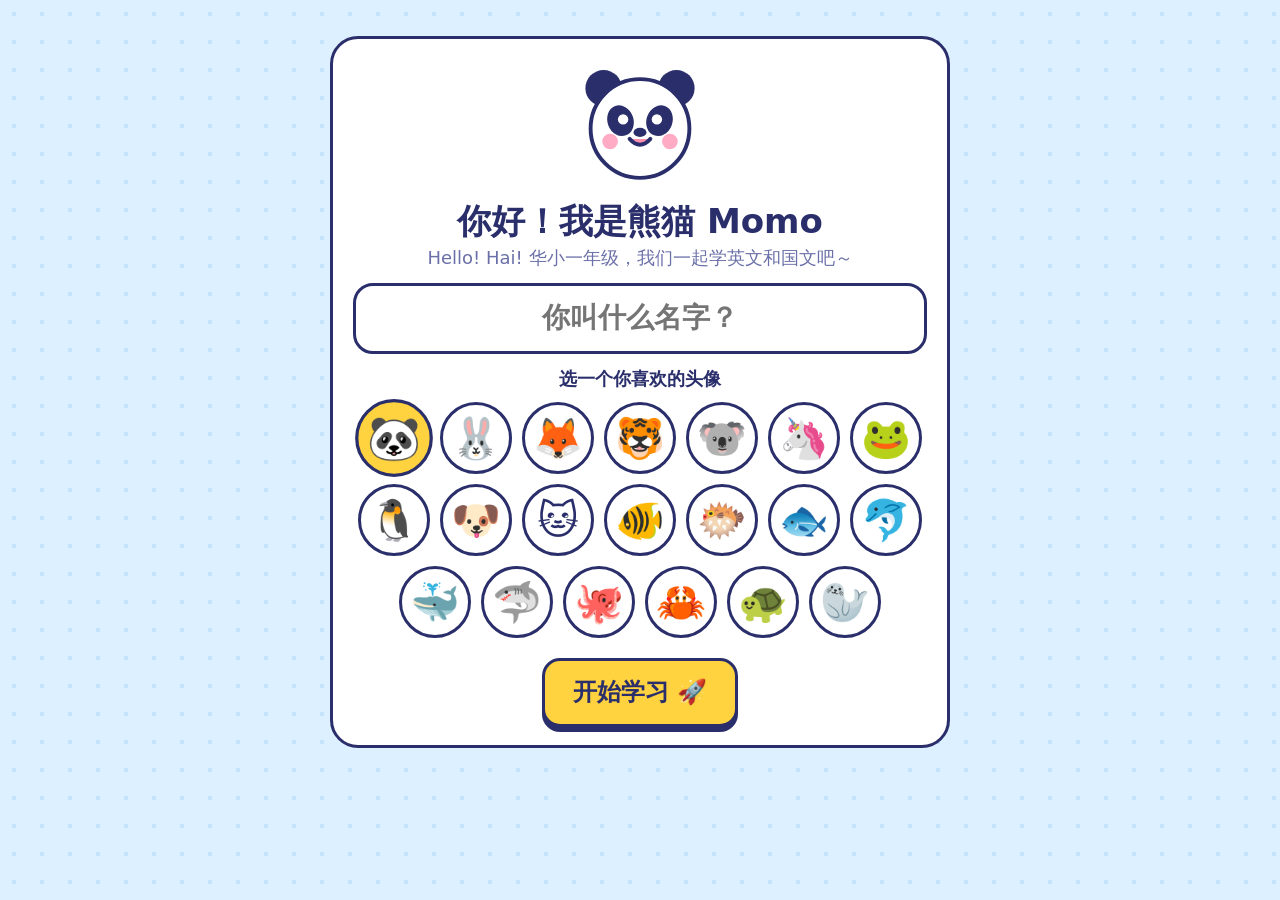
==== commit a47ce0a7: "Security fixes: hashed parent PIN, content security policy, safer story and figure handling Co-Autho" ====
--- a/index.html
+++ b/index.html
@@ -2,6 +2,7 @@
 <html lang="zh">
 <head>
 <meta charset="utf-8">
+<meta http-equiv="Content-Security-Policy" content="default-src 'self'; script-src 'self' 'unsafe-inline'; style-src 'self' 'unsafe-inline' https://fonts.googleapis.com; font-src 'self' https://fonts.gstatic.com data:; img-src 'self' data: blob:; media-src 'self' data: blob:; connect-src 'self' https:; frame-src 'self'; worker-src 'self'; object-src 'none'; base-uri 'none'; form-action 'none'">
 <meta name="viewport" content="width=device-width, initial-scale=1, viewport-fit=cover">
 <meta name="apple-mobile-web-app-capable" content="yes">
 <link rel="manifest" href="manifest.webmanifest">
@@ -1093,6 +1094,21 @@
 function cleanMap(o,fn,keyRe){const out={};Object.keys(obj(o)).slice(0,5000).forEach(k=>{if(keyRe&&!keyRe.test(k))return;const v=fn(o[k]);if(v!==undefined)out[k]=v});return out}
 const cw=v=>{v=obj(v);const r={c:num(v.c),w:num(v.w)};if(DATE_RE.test(v.m))r.m=v.m;if(DATE_RE.test(v.due))r.due=v.due;if(v.iv!=null)r.iv=num(v.iv,1);return r};
 const safeEmoji=e=>{e=str(e,12);return /[<>&"'`=\\/A-Za-z0-9]/.test(e)?'':e};
+/* 家长密码 is stored only as a salted, repeated SHA-256 ("h1:salt:hash"), never as the 4 digits themselves.
+   Old saves and backups that still hold the plain digits are converted in normalize(). */
+const PINH_RE=/^h1:[0-9a-f]{16}:[0-9a-f]{64}$/;
+function sha256hex(str){const K=[0x428a2f98,0x71374491,0xb5c0fbcf,0xe9b5dba5,0x3956c25b,0x59f111f1,0x923f82a4,0xab1c5ed5,0xd807aa98,0x12835b01,0x243185be,0x550c7dc3,0x72be5d74,0x80deb1fe,0x9bdc06a7,0xc19bf174,0xe49b69c1,0xefbe4786,0x0fc19dc6,0x240ca1cc,0x2de92c6f,0x4a7484aa,0x5cb0a9dc,0x76f988da,0x983e5152,0xa831c66d,0xb00327c8,0xbf597fc7,0xc6e00bf3,0xd5a79147,0x06ca6351,0x14292967,0x27b70a85,0x2e1b2138,0x4d2c6dfc,0x53380d13,0x650a7354,0x766a0abb,0x81c2c92e,0x92722c85,0xa2bfe8a1,0xa81a664b,0xc24b8b70,0xc76c51a3,0xd192e819,0xd6990624,0xf40e3585,0x106aa070,0x19a4c116,0x1e376c08,0x2748774c,0x34b0bcb5,0x391c0cb3,0x4ed8aa4a,0x5b9cca4f,0x682e6ff3,0x748f82ee,0x78a5636f,0x84c87814,0x8cc70208,0x90befffa,0xa4506ceb,0xbef9a3f7,0xc67178f2];
+  const bytes=[...new TextEncoder().encode(str)],l=bytes.length*8;bytes.push(0x80);while(bytes.length%64!==56)bytes.push(0);for(let i=7;i>=0;i--)bytes.push(i>3?0:(l>>>(i*8))&255);
+  const H=[0x6a09e667,0xbb67ae85,0x3c6ef372,0xa54ff53a,0x510e527f,0x9b05688c,0x1f83d9ab,0x5be0cd19],W=new Array(64),r=(x,n)=>(x>>>n)|(x<<(32-n));
+  for(let o=0;o<bytes.length;o+=64){for(let i=0;i<16;i++)W[i]=(bytes[o+i*4]<<24)|(bytes[o+i*4+1]<<16)|(bytes[o+i*4+2]<<8)|bytes[o+i*4+3];
+    for(let i=16;i<64;i++){const s0=r(W[i-15],7)^r(W[i-15],18)^(W[i-15]>>>3),s1=r(W[i-2],17)^r(W[i-2],19)^(W[i-2]>>>10);W[i]=(W[i-16]+s0+W[i-7]+s1)|0}
+    let [a,b,c,d,e,f,g,h]=H;
+    for(let i=0;i<64;i++){const t1=(h+(r(e,6)^r(e,11)^r(e,25))+((e&f)^(~e&g))+K[i]+W[i])|0,t2=((r(a,2)^r(a,13)^r(a,22))+((a&b)^(a&c)^(b&c)))|0;h=g;g=f;f=e;e=(d+t1)|0;d=c;c=b;b=a;a=(t1+t2)|0}
+    H[0]=(H[0]+a)|0;H[1]=(H[1]+b)|0;H[2]=(H[2]+c)|0;H[3]=(H[3]+d)|0;H[4]=(H[4]+e)|0;H[5]=(H[5]+f)|0;H[6]=(H[6]+g)|0;H[7]=(H[7]+h)|0}
+  return H.map(x=>(x>>>0).toString(16).padStart(8,'0')).join('')}
+function pinHash(pin,salt){if(!salt){const u=new Uint8Array(8);crypto.getRandomValues(u);salt=[...u].map(x=>x.toString(16).padStart(2,'0')).join('')}
+  let h=salt+':'+pin;for(let i=0;i<500;i++)h=sha256hex(salt+h);return 'h1:'+salt+':'+h}
+function pinOk(pin){const m=PINH_RE.test(ALL.pin||'')&&ALL.pin.split(':');return !!m&&pinHash(pin,m[1])===ALL.pin}
 function fixKid(k){const b=blank();
   k.name=str(k.name,16);k.avatar=AVAS.includes(k.avatar)?k.avatar:'🐼';k.lang=k.lang==='ms'?'ms':'en';k.subj=['lang','math','sci','cn','world'].includes(k.subj)?k.subj:'lang';
   k.showZh=k.showZh!==false;k.autoLook=k.autoLook!==false;k.sound=k.sound!==false;k.goal=[5,10,15,20].includes(+k.goal)?+k.goal:10;k.limit=[0,15,20,30].includes(+k.limit)?+k.limit:0;
@@ -1113,11 +1129,13 @@
   if(o&&o.kids&&typeof o.kids==='object'){const kids={};Object.keys(o.kids).slice(0,20).forEach((key,i)=>{const raw=o.kids[key];if(!raw||typeof raw!=='object'||Array.isArray(raw))return;
       const k=fixKid(Object.assign(blank(),raw));if(!raw.bambooInit)k.bamboo=Math.max(0,num(raw.stars));kids[ID_RE.test(key)?key:'k'+(i+1)]=k});
     if(!Object.keys(kids).length)kids.k1=blank();const out={v:2,cur:kids[o.cur]?o.cur:Object.keys(kids)[0],kids,updatedAt:num(o.updatedAt)};
-    if(typeof o.pin==='string'&&/^\d{4}$/.test(o.pin))out.pin=o.pin;if(o.lastBackup)out.lastBackup=num(o.lastBackup);return out}
+    if(typeof o.pin==='string'&&PINH_RE.test(o.pin))out.pin=o.pin;else if(typeof o.pin==='string'&&/^\d{4}$/.test(o.pin))out.pin=pinHash(o.pin);if(o.lastBackup)out.lastBackup=num(o.lastBackup);return out}
   const raw=o&&typeof o==='object'?o:{};const k=fixKid(Object.assign(blank(),raw));if(!raw.bambooInit)k.bamboo=Math.max(0,num(raw.stars));return {v:2,cur:'k1',kids:{k1:k},updatedAt:k.updatedAt||0}}
 function load(){try{const r=localStorage.getItem(KEY);if(r)return normalize(JSON.parse(r))}catch(e){}return normalize(null)}
 let ALL=load();let S=ALL.kids[ALL.cur];
 function saveLocal(){try{localStorage.setItem(KEY,JSON.stringify(ALL))}catch(e){}}
+// an old save still holding the plain 4-digit PIN: write the hashed version back straight away
+try{if(/"pin":"\d{4}"/.test(localStorage.getItem(KEY)||''))saveLocal()}catch(e){}
 function touch(){S.updatedAt=ALL.updatedAt=Date.now();saveLocal();queueCloud()}
 function dk(d){d=d||new Date();return d.getFullYear()+'-'+String(d.getMonth()+1).padStart(2,'0')+'-'+String(d.getDate()).padStart(2,'0')}
 function dayRec(){const k=dk();return S.days[k]||(S.days[k]={stars:0,correct:0,wrong:0,mins:0})}
@@ -1456,7 +1474,7 @@
   <div class="panel" style="margin-top:18px"><h2>怎么玩？</h2><p style="margin:0">${g.how}</p></div>
   ${g.fig?`<div class="panel" style="margin-top:18px"><h2>🔍 看看里面</h2><iframe class="figframe" src="fig/${g.fig}.html" title="${g.zh}：立体图" loading="lazy"></iframe></div>`:''}`}
 // fig/*.html posts its card height so the iframe fits without scrollbars
-addEventListener('message',e=>{const d=e.data;if(!d||!d.momoFig||!d.h)return;document.querySelectorAll('.figframe').forEach(f=>{if(f.contentWindow===e.source)f.style.height=d.h+'px'})});
+addEventListener('message',e=>{const d=e.data;if(!d||typeof d!=='object'||!d.momoFig)return;const h=Math.round(Number(d.h));if(!(h>50&&h<4000))return;document.querySelectorAll('.figframe').forEach(f=>{if(f.contentWindow===e.source)f.style.height=h+'px'})});
 function mathPanel(){const rows=Object.entries(MG).map(([k,g])=>{const r=S.math[k]||{c:0,w:0},t=r.c+r.w,acc=t?Math.round(r.c*100/t):0;
   return `<div style="font-weight:700">${g.e} ${g.zh}${g.yr===2?' <span class="zh" style="font-size:13px">二年级</span>':''}</div><div class="mrow"><div class="meter"><i style="width:${acc}%;background:var(--sun)"></i></div>${t?'答对 '+r.c+' 题 · '+acc+'%':'还没玩过'}</div>`}).join('');
   return `<div class="panel"><h2>数学 🔢</h2><div class="zh" style="font-size:14px;margin:-6px 0 10px">黄色条＝第一次就答对的比例</div><div class="bars2">${rows}</div></div>`}
@@ -2536,7 +2554,8 @@
   ['🌈👾⭐🌈','灰灰怪说：「答对最后一题，我就把星星全部还给你们！」','mix','七颗知识星回到天上，彩虹群岛又变得五颜六色！灰灰怪变成了彩虹怪，和大家一起玩。{n}，你是了不起的小英雄！']]}];
 let ST=null;
 function stDone(){return (S.story&&S.story.done)||{}}
-function stBag(){return ((S.story&&S.story.bag)||[]).filter(k=>SOBJ[k])}
+const isObj=k=>typeof k==='string'&&Object.prototype.hasOwnProperty.call(SOBJ,k);
+function stBag(){return ((S.story&&S.story.bag)||[]).filter(isObj)}
 /* a learning question from one subject, in the shared {title, say, html, opts, ans, explain} shape */
 function storyQ(kind,lv){
   if(kind==='mix')kind=pick(['en','ms','math','sci','cn']);
@@ -2552,7 +2571,7 @@
 function stScene(){const c=STORY[ST.ch],s=c.sc[ST.i],a=s[2];
   ST.q=typeof a==='object'?stUseQ(a):storyQ(a.replace('2',''),/2$/.test(a)?2:1);ST.wrong=[];ST.solved=false;ST.missed=false;ST.hint=false;ST.painted=[];
   if(typeof a==='object'&&!stBag().includes(a.use))stGive(a.use)}
-function stGive(k){S.story=S.story||{done:{},bag:[]};if(!S.story.bag.includes(k))S.story.bag.push(k);touch()}
+function stGive(k){if(!isObj(k))return;S.story=S.story||{done:{},bag:[]};if(!S.story.bag.includes(k))S.story.bag.push(k);touch()}
 function stText(t){return t.replace(/\{n\}/g,S.name||'你')}
 function startStory(ch){if(overLimit()){showRest();return}if(ch>0&&!stDone()[STORY[ch-1].id])return;
   ST={ch,i:0,t0:Date.now(),ok:0,n:0};stScene();go({name:'story'});const tx=stText(STORY[ch].sc[0][1]);setTimeout(()=>speak(tx,'zh'),300)}
@@ -2868,10 +2887,10 @@
 /* ---------- 家长密码 parent PIN ---------- */
 let pinUntil=0;
 function needPin(cb){if(!ALL.pin||Date.now()<pinUntil)return cb();const a=prompt('请输入家长密码（4 位数字）');if(a===null)return;
-  if(a.trim()===ALL.pin){pinUntil=Date.now()+10*60e3;return cb()}
+  if(pinOk(a.trim())){pinUntil=Date.now()+10*60e3;return cb()}
   const x=rnd(12,29),y=rnd(3,9),b2=prompt('密码不对。忘记密码的话，请算：'+x+' × '+y+' = ?');if(b2!==null&&+b2===x*y){pinUntil=Date.now()+10*60e3;cb()}else{sBad();toast('密码不对哦 🔒')}}
 function setPin(){const a=prompt('设定家长密码：请输入 4 位数字');if(a===null)return;if(!/^\d{4}$/.test(a.trim())){toast('要 4 位数字哦');return}
-  const b2=prompt('再输入一次确认');if(b2===null)return;if(b2.trim()!==a.trim()){toast('两次不一样，请再试一次');return}ALL.pin=a.trim();pinUntil=Date.now()+10*60e3;touch();toast('已设定家长密码 🔒');render()}
+  const b2=prompt('再输入一次确认');if(b2===null)return;if(b2.trim()!==a.trim()){toast('两次不一样，请再试一次');return}ALL.pin=pinHash(a.trim());pinUntil=Date.now()+10*60e3;touch();toast('已设定家长密码 🔒');render()}
 
 /* ---------- 说说看 speaking check ---------- */
 const SR=window.SpeechRecognition||window.webkitSpeechRecognition;
@@ -3120,7 +3139,7 @@
     case 'stnext':sTap();stNext();break;
     case 'stread':{if(v==='intro')speak('调皮的灰灰怪偷走了彩虹群岛的七颗知识星，岛上的颜色全都变灰了！请你和 Momo 一起出发，用学过的知识帮朋友们过难关，再把颜色涂回去吧！','zh');else if(v==='page'&&ST)speak(stText(STORY[ST.ch].sc[ST.i][1]),'zh');else{const c=STORY.find(x=>x.id===v);if(c)speak(stText(stRecap(c)),'zh')}break}
     case 'sttell':sTap();go({name:'storytell',pick:[]});break;
-    case 'sttpick':{const p=view.pick||(view.pick=[]);if(p.length<3&&!p.includes(v)&&SOBJ[v]){p.push(v);sTap();render();if(p.length===3)setTimeout(()=>speak(stTell(p)[0],'zh'),200)}break}
+    case 'sttpick':{const p=view.pick||(view.pick=[]);if(p.length<3&&!p.includes(v)&&isObj(v)&&stBag().includes(v)){p.push(v);sTap();render();if(p.length===3)setTimeout(()=>speak(stTell(p)[0],'zh'),200)}break}
     case 'sttreset':sTap();view.pick=[];render();break;
     case 'sttread':{const t=stTell(view.pick||[]);speak(b.dataset.l==='en'?t[1]:t[0],b.dataset.l==='en'?'en':'zh');break}
     case 'play':startGame(v);break;
